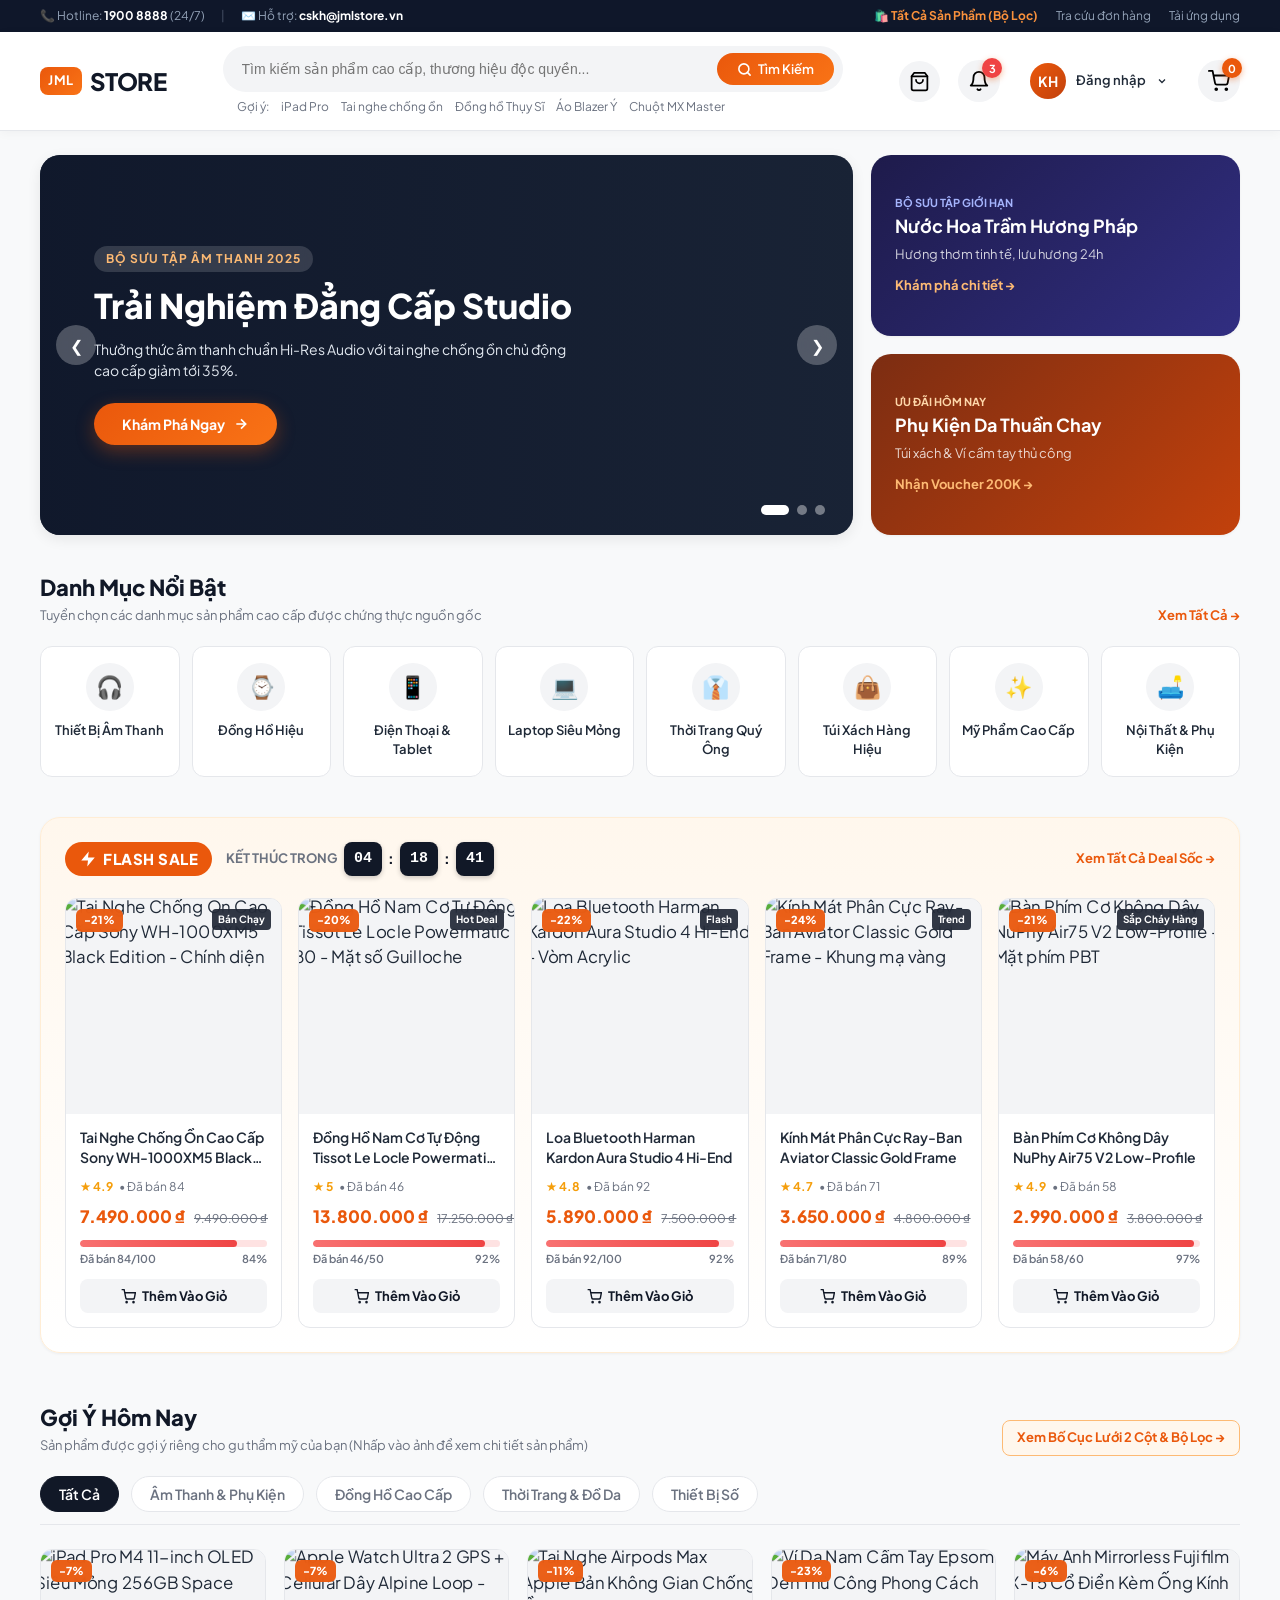
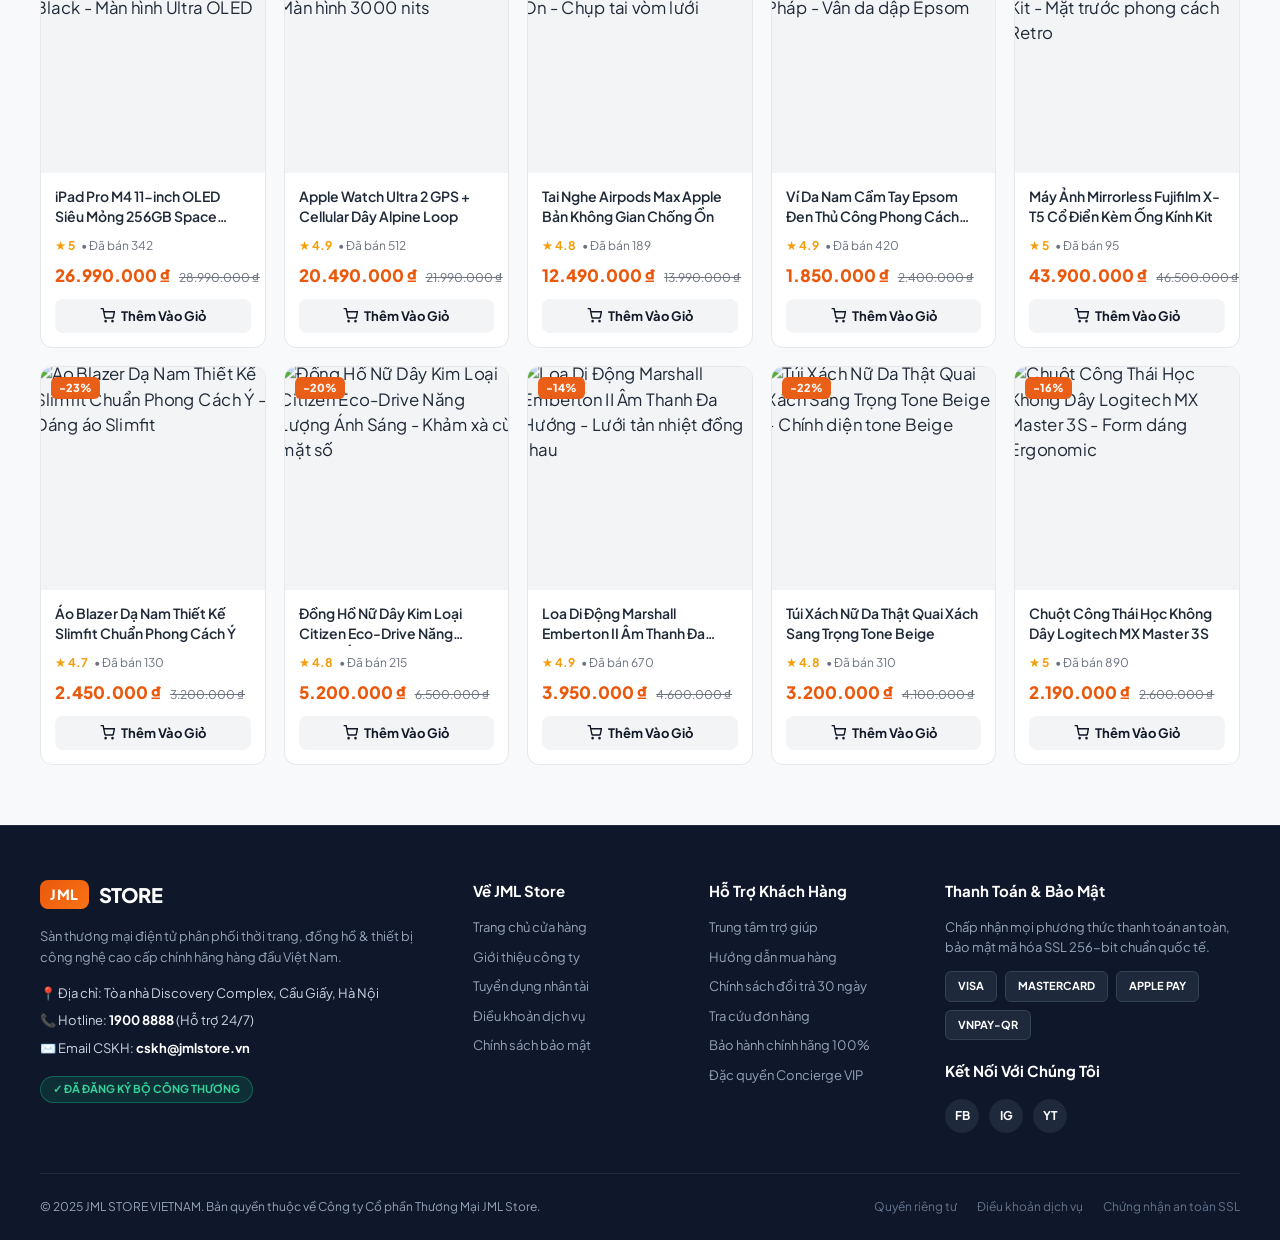
==== frontend/buyer/index.html @ 05810da1 "Merge branch 'develop' of https://github.com/nducanhh0402/JML-Store into develop" ====
<!doctype html>
<html lang="vi">
  <head>
    <meta charset="utf-8" />
    <meta content="width=device-width, initial-scale=1.0" name="viewport" />
    <title>JML Store - Sàn Thương Mại Điện Tử Cao Cấp</title>
    <link rel="icon" type="image/svg+xml" href="../admin/jml-store-icon.svg" />
    <link href="https://fonts.googleapis.com" rel="preconnect" />
    <link crossorigin="" href="https://fonts.gstatic.com" rel="preconnect" />
    <link
      href="https://fonts.googleapis.com/css2?family=Plus+Jakarta+Sans:wght@300;400;500;600;700;800&amp;display=swap"
      rel="stylesheet"
    />
    <style>
      /* ==========================================================================
       0. EMBEDDED GLOBAL STYLES (100% SELF-CONTAINED IN INDEX.HTML)
       ========================================================================== */
      html {
        scroll-behavior: smooth;
        -webkit-font-smoothing: antialiased;
      }

      body {
        overscroll-behavior-y: none;
      }

      .material-symbols-outlined {
        font-variation-settings: 'FILL' 0, 'wght' 400, 'GRAD' 0, 'opsz' 24;
      }
      /* ==========================================================================
       1. CSS RESET & GLOBAL VARIABLES
       ========================================================================== */
      :root {
        --primary: #ea580c;
        --primary-hover: #c2410c;
        --primary-light: #ffedd5;
        --secondary: #111827;
        --secondary-light: #4b5563;
        --accent: #f97316;
        --success: #10b981;
        --background: #f8f9fa;
        --surface: #ffffff;
        --surface-dim: #f3f4f6;
        --border: #e5e7eb;
        --border-focus: #fdba74;
        --text-main: #1f2937;
        --text-muted: #6b7280;
        --shadow-sm: 0 1px 3px rgba(0, 0, 0, 0.05);
        --shadow-md: 0 4px 14px rgba(0, 0, 0, 0.08);
        --shadow-lg: 0 12px 28px rgba(0, 0, 0, 0.12);
        --radius-sm: 8px;
        --radius-md: 12px;
        --radius-lg: 20px;
        --transition: all 0.3s cubic-bezier(0.4, 0, 0.2, 1);
      }

      * {
        box-sizing: border-box;
        margin: 0;
        padding: 0;
      }

      body {
        font-family:
          "Plus Jakarta Sans",
          -apple-system,
          BlinkMacSystemFont,
          sans-serif;
        background-color: var(--background);
        color: var(--text-main);
        line-height: 1.5;
        overflow-x: hidden;
        -webkit-font-smoothing: antialiased;
      }

      a {
        text-decoration: none;
        color: inherit;
      }

      button {
        font-family: inherit;
        border: none;
        background: none;
        cursor: pointer;
        outline: none;
      }

      .container {
        max-width: 1240px;
        margin: 0 auto;
        padding: 0 20px;
      }

      /* Single Page Application Section Controls */
      .spa-section {
        display: none;
      }
      .spa-section.active {
        display: block;
        animation: fadeInView 0.3s cubic-bezier(0.16, 1, 0.3, 1) forwards;
      }
      @keyframes fadeInView {
        from {
          opacity: 0;
          transform: translateY(8px);
        }
        to {
          opacity: 1;
          transform: translateY(0);
        }
      }

      /* ==========================================================================
       2. HEADER & STICKY NAVIGATION
       ========================================================================== */
      .top-bar {
        background: #0f172a;
        color: #94a3b8;
        font-size: 12px;
        padding: 7px 0;
      }
      .top-bar-inner {
        display: flex;
        justify-content: space-between;
        align-items: center;
      }
      .top-links {
        display: flex;
        gap: 18px;
      }
      .top-links a:hover {
        color: #ffffff;
      }

      .header-main {
        position: sticky;
        top: 0;
        z-index: 1000;
        background: rgba(255, 255, 255, 0.95);
        backdrop-filter: blur(12px);
        box-shadow: 0 2px 10px rgba(0, 0, 0, 0.04);
        border-bottom: 1px solid var(--border);
        transition: var(--transition);
      }

      .header-container {
        display: flex;
        align-items: center;
        justify-content: space-between;
        padding: 14px 20px;
        gap: 28px;
      }

      .logo {
        display: flex;
        align-items: center;
        gap: 8px;
        font-size: 24px;
        font-weight: 800;
        color: var(--secondary);
        letter-spacing: -0.5px;
        cursor: pointer;
      }
      .logo-badge {
        background: linear-gradient(135deg, var(--primary), var(--accent));
        color: #fff;
        padding: 4px 8px;
        border-radius: var(--radius-sm);
        font-size: 13px;
        font-weight: 700;
        letter-spacing: 0.5px;
        text-transform: uppercase;
      }

      /* Smart Search Bar */
      .search-wrapper {
        flex: 1;
        max-width: 620px;
        position: relative;
      }
      .search-box {
        display: flex;
        align-items: center;
        background: var(--surface-dim);
        border: 1.5px solid transparent;
        border-radius: 99px;
        padding: 6px 8px 6px 18px;
        transition: var(--transition);
      }
      .search-box:focus-within {
        background: #ffffff;
        border-color: var(--primary);
        box-shadow: 0 0 0 4px rgba(234, 88, 12, 0.12);
      }
      .search-input {
        flex: 1;
        border: none;
        background: transparent;
        outline: none;
        font-size: 14px;
        color: var(--text-main);
      }
      .search-btn {
        background: linear-gradient(135deg, var(--primary), var(--accent));
        color: #ffffff;
        padding: 8px 20px;
        border-radius: 99px;
        font-size: 13px;
        font-weight: 600;
        display: flex;
        align-items: center;
        gap: 6px;
        transition: var(--transition);
      }
      .search-btn:hover {
        transform: scale(1.03);
        box-shadow: 0 4px 12px rgba(234, 88, 12, 0.3);
      }
      .search-keywords {
        display: flex;
        gap: 12px;
        margin-top: 6px;
        font-size: 12px;
        color: var(--text-muted);
        padding-left: 14px;
      }
      .search-keywords a {
        transition: var(--transition);
        cursor: pointer;
      }
      .search-keywords a:hover {
        color: var(--primary);
      }

      /* Actions & Cart Icon */
      .header-actions {
        display: flex;
        align-items: center;
        gap: 18px;
      }
      .user-profile {
        display: flex;
        align-items: center;
        gap: 10px;
        cursor: pointer;
        padding: 6px 12px;
        border-radius: 99px;
        transition: var(--transition);
      }
      .user-profile:hover {
        background: var(--surface-dim);
      }
      .user-avatar {
        width: 36px;
        height: 36px;
        border-radius: 50%;
        background: linear-gradient(135deg, #ea580c, #c2410c);
        color: #ffffff;
        display: flex;
        align-items: center;
        justify-content: center;
        font-weight: 700;
        font-size: 14px;
      }

      .cart-btn {
        position: relative;
        padding: 10px;
        border-radius: 50%;
        background: var(--surface-dim);
        display: flex;
        align-items: center;
        justify-content: center;
        transition: var(--transition);
      }
      .cart-btn:hover {
        background: var(--primary-light);
        color: var(--primary);
      }
      .cart-badge {
        position: absolute;
        top: -2px;
        right: -2px;
        background: var(--primary);
        color: #ffffff;
        font-size: 11px;
        font-weight: 700;
        width: 20px;
        height: 20px;
        border-radius: 50%;
        display: flex;
        align-items: center;
        justify-content: center;
        box-shadow: 0 2px 6px rgba(234, 88, 12, 0.4);
        transition: transform 0.25s cubic-bezier(0.175, 0.885, 0.32, 1.275);
      }
      .cart-badge.bounce {
        animation: cartBounce 0.5s cubic-bezier(0.36, 0.07, 0.19, 0.97) both;
      }

      @keyframes cartBounce {
        0%,
        100% {
          transform: scale(1);
        }
        30% {
          transform: scale(1.4) translateY(-3px);
        }
        60% {
          transform: scale(0.9);
        }
        80% {
          transform: scale(1.15);
        }
      }

      /* Dropdown Modals */
      .cart-dropdown {
        position: absolute;
        top: calc(100% + 12px);
        right: 0;
        width: 360px;
        background: #ffffff;
        border-radius: var(--radius-md);
        box-shadow: var(--shadow-lg);
        border: 1px solid var(--border);
        padding: 18px;
        display: none;
        flex-direction: column;
        gap: 12px;
        z-index: 1001;
        animation: fadeInDropdown 0.25s ease forwards;
      }
      .cart-dropdown.active {
        display: flex;
      }
      @keyframes fadeInDropdown {
        from {
          opacity: 0;
          transform: translateY(-8px);
        }
        to {
          opacity: 1;
          transform: translateY(0);
        }
      }
      .cart-item {
        display: flex;
        align-items: center;
        gap: 12px;
        padding: 8px 0;
        border-bottom: 1px solid var(--border);
      }
      .cart-item img {
        width: 44px;
        height: 44px;
        border-radius: 6px;
        object-fit: cover;
      }
      .cart-item-info {
        flex: 1;
        font-size: 13px;
      }
      .cart-item-price {
        font-weight: 700;
        color: var(--primary);
      }

      /* ==========================================================================
       3. HERO BANNER & SUB-BANNERS
       ========================================================================== */
      .hero-section {
        padding: 24px 0 36px;
      }
      .hero-grid {
        display: grid;
        grid-template-columns: 2.2fr 1fr;
        gap: 18px;
        align-items: stretch;
      }

      /* Slider Container */
      .main-slider {
        position: relative;
        height: 380px;
        border-radius: var(--radius-lg);
        overflow: hidden;
        box-shadow: var(--shadow-md);
        background: #1e293b;
      }
      .slide {
        position: absolute;
        inset: 0;
        opacity: 0;
        visibility: hidden;
        transition:
          opacity 0.7s cubic-bezier(0.4, 0, 0.2, 1),
          transform 0.7s cubic-bezier(0.4, 0, 0.2, 1);
        transform: scale(1.03);
        display: flex;
        align-items: center;
        padding: 0 54px;
        color: #ffffff;
        background-size: cover;
        background-position: center;
      }
      .slide::before {
        content: "";
        position: absolute;
        inset: 0;
        background: linear-gradient(
          90deg,
          rgba(15, 23, 42, 0.92) 0%,
          rgba(15, 23, 42, 0.35) 100%
        );
        z-index: 1;
      }
      .slide.active {
        opacity: 1;
        visibility: visible;
        transform: scale(1);
      }
      .slide-content {
        position: relative;
        z-index: 2;
        max-width: 480px;
      }
      .slide-tag {
        display: inline-block;
        padding: 4px 12px;
        background: rgba(255, 255, 255, 0.15);
        backdrop-filter: blur(8px);
        border-radius: 99px;
        font-size: 12px;
        font-weight: 700;
        text-transform: uppercase;
        margin-bottom: 14px;
        letter-spacing: 1px;
        color: #fdba74;
      }
      .slide-title {
        font-size: 34px;
        font-weight: 800;
        line-height: 1.2;
        margin-bottom: 12px;
      }
      .slide-desc {
        font-size: 14px;
        color: #e2e8f0;
        margin-bottom: 22px;
        line-height: 1.5;
      }
      .btn-hero {
        background: linear-gradient(135deg, var(--primary), var(--accent));
        color: #fff;
        padding: 12px 28px;
        border-radius: 99px;
        font-weight: 700;
        font-size: 14px;
        display: inline-flex;
        align-items: center;
        gap: 8px;
        box-shadow: 0 6px 18px rgba(234, 88, 12, 0.35);
        transition: var(--transition);
      }
      .btn-hero:hover {
        transform: translateY(-2px) scale(1.02);
        box-shadow: 0 10px 24px rgba(234, 88, 12, 0.45);
      }
      .btn-hero:active {
        transform: translateY(1px) scale(0.98);
      }

      /* Slider Controls */
      .slider-nav {
        position: absolute;
        bottom: 20px;
        right: 28px;
        z-index: 5;
        display: flex;
        gap: 8px;
      }
      .slider-dot {
        width: 10px;
        height: 10px;
        border-radius: 99px;
        background: rgba(255, 255, 255, 0.4);
        transition: var(--transition);
        cursor: pointer;
      }
      .slider-dot.active {
        width: 28px;
        background: #ffffff;
      }

      .slider-arrows {
        position: absolute;
        top: 50%;
        width: 100%;
        transform: translateY(-50%);
        z-index: 5;
        display: flex;
        justify-content: space-between;
        padding: 0 16px;
        pointer-events: none;
      }
      .slider-arrow-btn {
        width: 40px;
        height: 40px;
        border-radius: 50%;
        background: rgba(255, 255, 255, 0.25);
        backdrop-filter: blur(8px);
        color: #ffffff;
        display: flex;
        align-items: center;
        justify-content: center;
        cursor: pointer;
        pointer-events: auto;
        transition: var(--transition);
        font-size: 16px;
      }
      .slider-arrow-btn:hover {
        background: #ffffff;
        color: var(--secondary);
      }

      /* Side Banners */
      .side-banners {
        display: flex;
        flex-direction: column;
        gap: 18px;
      }
      .side-banner {
        flex: 1;
        border-radius: var(--radius-lg);
        padding: 24px;
        position: relative;
        overflow: hidden;
        color: #ffffff;
        display: flex;
        flex-direction: column;
        justify-content: center;
        box-shadow: var(--shadow-sm);
        transition: var(--transition);
      }
      .side-banner:hover {
        transform: translateY(-3px);
        box-shadow: var(--shadow-md);
      }
      .side-banner-1 {
        background: linear-gradient(135deg, #1e1b4b 0%, #312e81 100%);
      }
      .side-banner-2 {
        background: linear-gradient(135deg, #7c2d12 0%, #c2410c 100%);
      }
      .side-banner-title {
        font-size: 18px;
        font-weight: 700;
        margin-bottom: 6px;
      }
      .side-banner-sub {
        font-size: 13px;
        color: rgba(255, 255, 255, 0.8);
        margin-bottom: 12px;
      }
      .side-banner-link {
        font-size: 13px;
        font-weight: 700;
        color: #fdba74;
        display: inline-flex;
        align-items: center;
        gap: 4px;
      }

      /* ==========================================================================
       4. CATEGORIES SECTION
       ========================================================================== */
      .section-title-wrap {
        display: flex;
        justify-content: space-between;
        align-items: flex-end;
        margin-bottom: 20px;
      }
      .section-title {
        font-size: 22px;
        font-weight: 800;
        color: var(--secondary);
        display: flex;
        align-items: center;
        gap: 10px;
      }
      .section-subtitle {
        font-size: 13px;
        color: var(--text-muted);
        margin-top: 2px;
      }
      .view-all-link {
        font-size: 13px;
        font-weight: 700;
        color: var(--primary);
        transition: var(--transition);
        cursor: pointer;
      }
      .view-all-link:hover {
        text-decoration: underline;
      }

      .categories-grid {
        display: grid;
        grid-template-columns: repeat(8, 1fr);
        gap: 12px;
        margin-bottom: 40px;
      }
      .category-card {
        background: var(--surface);
        border-radius: var(--radius-md);
        padding: 16px 10px;
        display: flex;
        flex-direction: column;
        align-items: center;
        text-align: center;
        border: 1px solid var(--border);
        transition: var(--transition);
        cursor: pointer;
      }
      .category-card:hover {
        transform: translateY(-6px);
        box-shadow: var(--shadow-md);
        border-color: var(--border-focus);
      }
      .category-icon {
        width: 48px;
        height: 48px;
        border-radius: 50%;
        background: var(--surface-dim);
        display: flex;
        align-items: center;
        justify-content: center;
        font-size: 22px;
        margin-bottom: 10px;
        transition: var(--transition);
      }
      .category-card:hover .category-icon {
        background: var(--primary-light);
        transform: scale(1.1);
      }
      .category-name {
        font-size: 13px;
        font-weight: 600;
        color: var(--text-main);
      }

      /* ==========================================================================
       5. FLASH SALE SECTION
       ========================================================================== */
      .flash-sale-wrapper {
        background: linear-gradient(180deg, #fff7ed 0%, #ffffff 100%);
        border: 1.5px solid #ffedd5;
        border-radius: var(--radius-lg);
        padding: 24px;
        margin-bottom: 48px;
        box-shadow: var(--shadow-sm);
      }
      .flash-sale-header {
        display: flex;
        justify-content: space-between;
        align-items: center;
        margin-bottom: 22px;
        flex-wrap: wrap;
        gap: 14px;
      }
      .flash-title-box {
        display: flex;
        align-items: center;
        gap: 14px;
      }
      .flash-badge {
        display: inline-flex;
        align-items: center;
        gap: 6px;
        background: var(--primary);
        color: #ffffff;
        padding: 6px 14px;
        border-radius: 99px;
        font-size: 15px;
        font-weight: 800;
        letter-spacing: 0.5px;
        animation: pulseGlow 2s infinite ease-in-out;
      }
      @keyframes pulseGlow {
        0%,
        100% {
          box-shadow: 0 0 0 0 rgba(234, 88, 12, 0.4);
        }
        50% {
          box-shadow: 0 0 0 8px rgba(234, 88, 12, 0);
        }
      }

      /* Countdown Timer */
      .countdown-timer {
        display: flex;
        align-items: center;
        gap: 6px;
        font-weight: 700;
        font-size: 14px;
      }
      .countdown-box {
        background: #111827;
        color: #ffffff;
        padding: 6px 10px;
        border-radius: var(--radius-sm);
        min-width: 34px;
        text-align: center;
        font-size: 15px;
        font-family: monospace;
        font-weight: 700;
        box-shadow: 0 2px 5px rgba(0, 0, 0, 0.2);
      }
      .countdown-sep {
        font-weight: 800;
        color: #111827;
      }

      .flash-products-grid {
        display: grid;
        grid-template-columns: repeat(5, 1fr);
        gap: 16px;
      }

      /* ==========================================================================
       6. PRODUCT CARDS & INTERACTIONS (HOVER MULTI-IMAGE CAROUSEL)
       ========================================================================== */
      .product-card {
        background: var(--surface);
        border-radius: var(--radius-md);
        border: 1px solid var(--border);
        overflow: hidden;
        display: flex;
        flex-direction: column;
        transition: var(--transition);
        position: relative;
        cursor: pointer;
      }
      .product-card:hover {
        transform: translateY(-6px);
        box-shadow: var(--shadow-lg);
        border-color: #fdba74;
      }

      .product-img-wrapper {
        position: relative;
        aspect-ratio: 1/1;
        overflow: hidden;
        background: #f3f4f6;
        cursor: pointer;
      }

      /* Image layer container inside wrapper */
      .product-carousel-track {
        position: absolute;
        inset: 0;
        width: 100%;
        height: 100%;
      }

      .product-slide-img {
        position: absolute;
        inset: 0;
        width: 100%;
        height: 100%;
        object-fit: cover;
        opacity: 0;
        visibility: hidden;
        transform: scale(1.02);
        transition:
          opacity 0.45s cubic-bezier(0.4, 0, 0.2, 1),
          transform 0.6s cubic-bezier(0.4, 0, 0.2, 1);
        pointer-events: none;
      }
      .product-slide-img.active {
        opacity: 1;
        visibility: visible;
        transform: scale(1.05);
      }

      /* Mini Pagination Dots & Indicators */
      .product-mini-indicators {
        position: absolute;
        bottom: 8px;
        left: 0;
        right: 0;
        z-index: 5;
        display: flex;
        justify-content: center;
        align-items: center;
        gap: 4px;
        padding: 0 10px;
        opacity: 0;
        transform: translateY(4px);
        transition:
          opacity 0.3s ease,
          transform 0.3s ease;
      }
      .product-img-wrapper:hover .product-mini-indicators,
      .product-card:hover .product-mini-indicators {
        opacity: 1;
        transform: translateY(0);
      }

      .product-mini-dot {
        width: 6px;
        height: 6px;
        border-radius: 99px;
        background: rgba(255, 255, 255, 0.65);
        backdrop-filter: blur(2px);
        box-shadow: 0 1px 3px rgba(0, 0, 0, 0.3);
        transition: all 0.3s cubic-bezier(0.4, 0, 0.2, 1);
        cursor: pointer;
      }
      .product-mini-dot.active {
        width: 16px;
        background: #ffffff;
        box-shadow: 0 1px 4px rgba(234, 88, 12, 0.6);
      }

      /* Angle label badge on hover */
      .product-angle-badge {
        position: absolute;
        bottom: 8px;
        right: 8px;
        background: rgba(17, 24, 39, 0.75);
        backdrop-filter: blur(4px);
        color: #ffffff;
        font-size: 9px;
        font-weight: 700;
        padding: 2px 6px;
        border-radius: 4px;
        letter-spacing: 0.3px;
        z-index: 4;
        opacity: 0;
        transform: translateY(4px);
        transition:
          opacity 0.25s ease,
          transform 0.25s ease;
        pointer-events: none;
      }
      .product-img-wrapper:hover .product-angle-badge {
        opacity: 0.9;
        transform: translateY(0);
      }

      .discount-tag {
        position: absolute;
        top: 10px;
        left: 10px;
        background: rgba(234, 88, 12, 0.95);
        backdrop-filter: blur(4px);
        color: #ffffff;
        font-size: 11px;
        font-weight: 800;
        padding: 3px 8px;
        border-radius: 6px;
        z-index: 6;
      }
      .exclusive-tag {
        position: absolute;
        top: 10px;
        right: 10px;
        background: rgba(17, 24, 39, 0.85);
        backdrop-filter: blur(4px);
        color: #ffffff;
        font-size: 10px;
        font-weight: 700;
        padding: 3px 6px;
        border-radius: 4px;
        z-index: 6;
      }

      .product-body {
        padding: 14px;
        display: flex;
        flex-direction: column;
        flex: 1;
      }
      .product-title {
        font-size: 14px;
        font-weight: 600;
        color: var(--text-main);
        display: -webkit-box;
        -webkit-line-clamp: 2;
        line-clamp: 2;
        -webkit-box-orient: vertical;
        overflow: hidden;
        min-height: 42px;
        margin-bottom: 8px;
        line-height: 1.4;
        transition: color 0.2s;
      }
      .product-card:hover .product-title {
        color: var(--primary);
      }

      .product-meta {
        display: flex;
        align-items: center;
        gap: 6px;
        font-size: 12px;
        color: var(--text-muted);
        margin-bottom: 8px;
      }
      .rating-stars {
        color: #f59e0b;
        font-weight: 700;
        display: flex;
        align-items: center;
        gap: 2px;
      }

      .price-row {
        display: flex;
        align-items: baseline;
        gap: 8px;
        margin-bottom: 10px;
      }
      .current-price {
        font-size: 17px;
        font-weight: 800;
        color: var(--primary);
      }
      .original-price {
        font-size: 12px;
        color: var(--text-muted);
        text-decoration: line-through;
      }

      /* Flash Sale Progress Bar */
      .progress-box {
        margin-top: auto;
        margin-bottom: 12px;
      }
      .progress-bar-bg {
        width: 100%;
        height: 7px;
        background: #fee2e2;
        border-radius: 99px;
        overflow: hidden;
      }
      .progress-bar-fill {
        height: 100%;
        background: linear-gradient(90deg, #f87171, #ef4444);
        border-radius: 99px;
        transition: width 1s ease-in-out;
      }
      .progress-text {
        font-size: 11px;
        color: var(--text-muted);
        font-weight: 600;
        margin-top: 4px;
        display: flex;
        justify-content: space-between;
      }

      /* Add to Cart Button */
      .btn-add-cart {
        width: 100%;
        padding: 9px 12px;
        border-radius: var(--radius-sm);
        background: var(--surface-dim);
        color: var(--secondary);
        font-size: 13px;
        font-weight: 700;
        display: flex;
        align-items: center;
        justify-content: center;
        gap: 6px;
        transition: var(--transition);
      }
      .btn-add-cart:hover {
        background: var(--primary);
        color: #ffffff;
        box-shadow: 0 4px 12px rgba(234, 88, 12, 0.25);
      }
      .btn-add-cart:active {
        transform: scale(0.96);
      }

      /* ==========================================================================
       7. PRODUCT GRID (GỢI Ý HÔM NAY)
       ========================================================================== */
      .recommend-section {
        margin-bottom: 60px;
      }
      .recommend-tabs {
        display: flex;
        gap: 12px;
        margin-bottom: 24px;
        border-bottom: 1px solid var(--border);
        padding-bottom: 12px;
        overflow-x: auto;
      }
      .tab-btn {
        padding: 8px 18px;
        border-radius: 99px;
        font-size: 14px;
        font-weight: 600;
        color: var(--text-muted);
        background: var(--surface);
        border: 1px solid var(--border);
        transition: var(--transition);
        white-space: nowrap;
      }
      .tab-btn.active,
      .tab-btn:hover {
        background: var(--secondary);
        color: #ffffff;
        border-color: var(--secondary);
      }

      .recommend-grid {
        display: grid;
        grid-template-columns: repeat(5, 1fr);
        gap: 18px;
      }

      /* ==========================================================================
       8. CHI TIẾT SẢN PHẨM (PRODUCT DETAIL VIEW)
       ========================================================================== */
      .product-detail-wrapper {
        padding: 16px 0 60px;
      }

      /* Breadcrumb Bar */
      .detail-breadcrumb-bar {
        display: flex;
        align-items: center;
        justify-content: space-between;
        padding: 12px 0 22px;
        border-bottom: 1px solid var(--border);
        margin-bottom: 28px;
        flex-wrap: wrap;
        gap: 12px;
      }
      .btn-back-home {
        display: inline-flex;
        align-items: center;
        gap: 8px;
        font-weight: 700;
        font-size: 14px;
        color: var(--secondary);
        background: var(--surface);
        border: 1.5px solid var(--border);
        padding: 8px 16px;
        border-radius: 99px;
        transition: var(--transition);
      }
      .btn-back-home:hover {
        background: var(--primary);
        color: #ffffff;
        border-color: var(--primary);
        transform: translateX(-4px);
      }
      .breadcrumb-trail {
        display: flex;
        align-items: center;
        gap: 8px;
        font-size: 13px;
        color: var(--text-muted);
      }
      .breadcrumb-trail a:hover {
        color: var(--primary);
        text-decoration: underline;
      }
      .breadcrumb-current {
        font-weight: 600;
        color: var(--text-main);
        max-width: 380px;
        white-space: nowrap;
        overflow: hidden;
        text-overflow: ellipsis;
      }

      /* Showcase Grid (2 Columns) */
      .product-showcase-grid {
        display: grid;
        grid-template-columns: 1.15fr 1.35fr;
        gap: 40px;
        align-items: start;
        margin-bottom: 48px;
      }

      /* Gallery Column */
      .showcase-gallery {
        position: sticky;
        top: 90px;
      }
      .main-image-viewport {
        position: relative;
        aspect-ratio: 1/1;
        background: #ffffff;
        border-radius: var(--radius-lg);
        overflow: hidden;
        border: 1px solid var(--border);
        box-shadow: var(--shadow-sm);
        display: flex;
        align-items: center;
        justify-content: center;
      }
      .main-image-viewport img {
        width: 100%;
        height: 100%;
        object-fit: cover;
        transition: transform 0.4s ease;
      }
      .main-image-viewport:hover img {
        transform: scale(1.04);
      }
      .detail-discount-tag {
        position: absolute;
        top: 14px;
        left: 14px;
        background: var(--primary);
        color: #ffffff;
        font-size: 13px;
        font-weight: 800;
        padding: 4px 10px;
        border-radius: var(--radius-sm);
        z-index: 5;
        box-shadow: 0 2px 8px rgba(234, 88, 12, 0.4);
      }
      .detail-exclusive-tag {
        position: absolute;
        top: 14px;
        right: 14px;
        background: #111827;
        color: #ffffff;
        font-size: 11px;
        font-weight: 700;
        padding: 4px 10px;
        border-radius: var(--radius-sm);
        z-index: 5;
      }
      .detail-angle-indicator {
        position: absolute;
        bottom: 14px;
        right: 14px;
        background: rgba(17, 24, 39, 0.85);
        color: #ffffff;
        font-size: 11px;
        font-weight: 700;
        padding: 4px 10px;
        border-radius: 99px;
        backdrop-filter: blur(4px);
        z-index: 5;
      }

      /* Thumbnails Strip */
      .gallery-thumbs-row {
        display: grid;
        grid-template-columns: repeat(4, 1fr);
        gap: 12px;
        margin-top: 16px;
      }
      .gallery-thumb-item {
        background: #ffffff;
        border: 2px solid var(--border);
        border-radius: var(--radius-md);
        padding: 4px;
        cursor: pointer;
        display: flex;
        flex-direction: column;
        align-items: center;
        gap: 4px;
        transition: var(--transition);
      }
      .gallery-thumb-item:hover {
        border-color: var(--border-focus);
      }
      .gallery-thumb-item.active {
        border-color: var(--primary);
        box-shadow: 0 0 0 3px rgba(234, 88, 12, 0.15);
      }
      .gallery-thumb-item img {
        width: 100%;
        aspect-ratio: 1/1;
        object-fit: cover;
        border-radius: 6px;
      }
      .gallery-thumb-item span {
        font-size: 10px;
        font-weight: 700;
        color: var(--text-muted);
        text-align: center;
        white-space: nowrap;
        overflow: hidden;
        text-overflow: ellipsis;
        width: 100%;
      }

      /* Trust Badges Grid */
      .trust-features-grid {
        display: grid;
        grid-template-columns: 1fr 1fr;
        gap: 12px;
        margin-top: 24px;
        background: #ffffff;
        border: 1px solid var(--border);
        border-radius: var(--radius-md);
        padding: 16px;
      }
      .trust-item {
        display: flex;
        align-items: center;
        gap: 10px;
      }
      .trust-icon {
        font-size: 22px;
        line-height: 1;
      }
      .trust-item strong {
        display: block;
        font-size: 12px;
        color: var(--secondary);
      }
      .trust-item span {
        display: block;
        font-size: 11px;
        color: var(--text-muted);
      }

      /* Purchasing Info Column */
      .showcase-info {
        display: flex;
        flex-direction: column;
        gap: 18px;
      }
      .detail-mall-badge {
        display: flex;
        align-items: center;
        gap: 10px;
      }
      .mall-pill {
        background: #ef4444;
        color: #ffffff;
        font-size: 11px;
        font-weight: 800;
        padding: 3px 8px;
        border-radius: 4px;
        letter-spacing: 0.5px;
      }
      .sku-pill {
        font-size: 12px;
        color: var(--text-muted);
        font-family: monospace;
      }
      .detail-product-title {
        font-size: 26px;
        font-weight: 800;
        color: var(--secondary);
        line-height: 1.3;
      }

      .detail-meta-row {
        display: flex;
        align-items: center;
        gap: 12px;
        font-size: 13px;
        color: var(--text-muted);
      }
      .meta-rating {
        display: flex;
        align-items: center;
        gap: 4px;
        color: #f59e0b;
        font-weight: 800;
      }
      .meta-rating .stars {
        font-size: 15px;
      }
      .meta-reviews,
      .meta-sold {
        color: var(--text-main);
        font-weight: 600;
      }

      /* Price Box */
      .detail-price-box {
        background: linear-gradient(135deg, #fff7ed 0%, #ffedd5 100%);
        border: 1.5px solid #fed7aa;
        border-radius: var(--radius-md);
        padding: 20px 24px;
      }
      .price-header {
        display: flex;
        align-items: center;
        justify-content: space-between;
        margin-bottom: 8px;
      }
      .price-label {
        font-size: 12px;
        font-weight: 700;
        text-transform: uppercase;
        color: var(--primary);
        letter-spacing: 0.5px;
      }
      .deal-pill {
        background: #ea580c;
        color: #ffffff;
        font-size: 10px;
        font-weight: 800;
        padding: 3px 8px;
        border-radius: 99px;
      }
      .price-numbers {
        display: flex;
        align-items: baseline;
        gap: 14px;
        flex-wrap: wrap;
      }
      .detail-current-price {
        font-size: 32px;
        font-weight: 800;
        color: var(--primary);
      }
      .detail-original-price {
        font-size: 16px;
        color: var(--text-muted);
        text-decoration: line-through;
      }
      .detail-save-badge {
        font-size: 12px;
        font-weight: 700;
        color: #15803d;
        background: #dcfce7;
        padding: 3px 8px;
        border-radius: 6px;
      }
      .price-voucher-notice {
        margin-top: 12px;
        padding-top: 10px;
        border-top: 1px dashed #fdba74;
        font-size: 12px;
        color: #9a3412;
        font-weight: 600;
      }

      /* Variants */
      .variant-section {
        display: flex;
        flex-direction: column;
        gap: 8px;
      }
      .variant-title {
        display: flex;
        justify-content: space-between;
        font-size: 13px;
        color: var(--text-main);
      }
      .variant-title strong {
        color: var(--primary);
      }
      .variant-options {
        display: flex;
        gap: 10px;
        flex-wrap: wrap;
      }
      .variant-btn {
        display: inline-flex;
        align-items: center;
        gap: 6px;
        background: #ffffff;
        border: 1.5px solid var(--border);
        border-radius: var(--radius-sm);
        padding: 8px 16px;
        font-size: 13px;
        font-weight: 600;
        color: var(--text-main);
        cursor: pointer;
        transition: var(--transition);
      }
      .variant-btn:hover {
        border-color: var(--border-focus);
      }
      .variant-btn.active {
        border-color: var(--primary);
        background: var(--primary-light);
        color: var(--primary);
        box-shadow: 0 0 0 2px rgba(234, 88, 12, 0.15);
      }
      .color-dot {
        width: 12px;
        height: 12px;
        border-radius: 50%;
        border: 1px solid rgba(0, 0, 0, 0.1);
      }

      /* Quantity Picker */
      .quantity-section {
        display: flex;
        align-items: center;
        gap: 16px;
        padding: 6px 0;
      }
      .qty-label {
        font-size: 13px;
        font-weight: 600;
        color: var(--text-main);
      }
      .qty-picker {
        display: inline-flex;
        align-items: center;
        border: 1.5px solid var(--border);
        border-radius: var(--radius-sm);
        background: #ffffff;
        overflow: hidden;
      }
      .qty-picker button {
        width: 36px;
        height: 36px;
        font-size: 18px;
        font-weight: 700;
        color: var(--secondary);
        display: flex;
        align-items: center;
        justify-content: center;
        transition: background 0.2s;
      }
      .qty-picker button:hover {
        background: var(--surface-dim);
      }
      .qty-picker input {
        width: 44px;
        height: 36px;
        border: none;
        outline: none;
        text-align: center;
        font-weight: 700;
        font-size: 14px;
        color: var(--text-main);
        background: transparent;
      }
      .stock-remain {
        font-size: 12px;
        color: var(--text-muted);
      }

      /* Actions Buttons */
      .detail-actions-row {
        display: flex;
        gap: 14px;
        margin-top: 8px;
      }
      .btn-detail-add-cart {
        flex: 1;
        display: flex;
        align-items: center;
        justify-content: center;
        gap: 10px;
        padding: 14px 20px;
        border-radius: var(--radius-md);
        border: 2px solid var(--primary);
        background: #ffffff;
        color: var(--primary);
        font-size: 15px;
        font-weight: 800;
        cursor: pointer;
        transition: var(--transition);
      }
      .btn-detail-add-cart:hover {
        background: var(--primary-light);
        transform: translateY(-2px);
      }
      .btn-detail-buy-now {
        flex: 1.25;
        display: flex;
        align-items: center;
        justify-content: center;
        gap: 10px;
        padding: 14px 24px;
        border-radius: var(--radius-md);
        background: linear-gradient(135deg, var(--primary), var(--accent));
        color: #ffffff;
        font-size: 15px;
        font-weight: 800;
        cursor: pointer;
        box-shadow: 0 6px 20px rgba(234, 88, 12, 0.35);
        transition: var(--transition);
      }
      .btn-detail-buy-now:hover {
        transform: translateY(-2px);
        box-shadow: 0 10px 24px rgba(234, 88, 12, 0.45);
      }

      /* Shipping Card */
      .shipping-info-card {
        background: var(--surface);
        border: 1px solid var(--border);
        border-radius: var(--radius-md);
        padding: 14px 18px;
        font-size: 12px;
        display: flex;
        flex-direction: column;
        gap: 8px;
      }
      .shipping-row {
        display: flex;
        align-items: center;
        gap: 8px;
        flex-wrap: wrap;
      }
      .shipping-row strong {
        color: var(--secondary);
      }

      /* Product Detail Tabs Section */
      .detail-tabs-section {
        background: #ffffff;
        border-radius: var(--radius-lg);
        border: 1px solid var(--border);
        padding: 32px;
        margin-bottom: 48px;
        box-shadow: var(--shadow-sm);
      }
      .detail-tab-nav {
        display: flex;
        gap: 28px;
        border-bottom: 2px solid var(--border);
        margin-bottom: 24px;
        overflow-x: auto;
      }
      .detail-tab-btn {
        padding: 12px 6px;
        font-size: 15px;
        font-weight: 700;
        color: var(--text-muted);
        border-bottom: 3px solid transparent;
        margin-bottom: -2px;
        cursor: pointer;
        transition: var(--transition);
        white-space: nowrap;
      }
      .detail-tab-btn:hover {
        color: var(--primary);
      }
      .detail-tab-btn.active {
        color: var(--primary);
        border-bottom-color: var(--primary);
      }
      .detail-tab-pane {
        display: none;
        animation: fadeInTab 0.25s ease forwards;
        font-size: 14px;
        line-height: 1.7;
        color: var(--text-main);
      }
      .detail-tab-pane.active {
        display: block;
      }
      @keyframes fadeInTab {
        from {
          opacity: 0;
          transform: translateY(4px);
        }
        to {
          opacity: 1;
          transform: translateY(0);
        }
      }

      /* Spec Table */
      .spec-table {
        width: 100%;
        border-collapse: collapse;
      }
      .spec-table tr:nth-child(even) {
        background: #f8fafc;
      }
      .spec-table td {
        padding: 12px 18px;
        border-bottom: 1px solid var(--border);
        font-size: 13px;
      }
      .spec-table td.spec-key {
        width: 28%;
        font-weight: 700;
        color: var(--secondary);
      }

      /* Reviews List */
      .review-card {
        padding: 18px 0;
        border-bottom: 1px solid var(--border);
      }
      .review-header {
        display: flex;
        justify-content: space-between;
        align-items: center;
        margin-bottom: 6px;
      }
      .reviewer-name {
        font-weight: 700;
        font-size: 14px;
      }
      .review-date {
        font-size: 12px;
        color: var(--text-muted);
      }
      .review-stars {
        color: #f59e0b;
        font-size: 13px;
        margin-bottom: 6px;
      }
      .verified-badge {
        font-size: 11px;
        color: #10b981;
        font-weight: 700;
        margin-left: 6px;
      }

      /* ==========================================================================
       9. TOAST NOTIFICATION SYSTEM
       ========================================================================== */
      .toast-container {
        position: fixed;
        bottom: 24px;
        right: 24px;
        z-index: 9999;
        display: flex;
        flex-direction: column-reverse;
        gap: 10px;
        pointer-events: none;
      }
      .toast {
        pointer-events: auto;
        cursor: pointer;
        background: #ffffff;
        border-left: 4px solid var(--success);
        border-radius: var(--radius-sm);
        box-shadow: var(--shadow-lg);
        padding: 12px 18px;
        display: flex;
        align-items: center;
        gap: 12px;
        min-width: 300px;
        max-width: 380px;
        transform: translateX(120%);
        opacity: 0;
        transition:
          transform 0.35s cubic-bezier(0.16, 1, 0.3, 1),
          opacity 0.35s ease;
      }
      .toast.show {
        transform: translateX(0);
        opacity: 1;
      }
      .toast.hide {
        transform: translateX(120%);
        opacity: 0;
      }
      .toast-icon {
        width: 28px;
        height: 28px;
        border-radius: 50%;
        background: #d1fae5;
        color: var(--success);
        display: flex;
        align-items: center;
        justify-content: center;
        font-weight: 800;
        flex-shrink: 0;
      }
      .toast-content {
        flex: 1;
      }
      .toast-title {
        font-size: 13px;
        font-weight: 700;
        color: var(--secondary);
      }
      .toast-msg {
        font-size: 12px;
        color: var(--text-muted);
      }

      /* ==========================================================================
       10. FOOTER
       ========================================================================== */
      footer {
        background: #0f172a;
        color: #94a3b8;
        padding: 54px 0 24px;
        border-top: 1px solid #1e293b;
        font-size: 13px;
      }
      .footer-grid {
        display: grid;
        grid-template-columns: 2fr 1fr 1fr 1.5fr;
        gap: 40px;
        margin-bottom: 40px;
      }
      .footer-col h4 {
        color: #ffffff;
        font-size: 15px;
        font-weight: 700;
        margin-bottom: 16px;
      }
      .footer-links {
        display: flex;
        flex-direction: column;
        gap: 10px;
      }
      .footer-links a:hover {
        color: #fdba74;
      }
      .footer-bottom {
        border-top: 1px solid #1e293b;
        padding-top: 24px;
        display: flex;
        justify-content: space-between;
        align-items: center;
        font-size: 12px;
        flex-wrap: wrap;
        gap: 12px;
      }

      /* Responsive Queries */
      @media (max-width: 1024px) {
        .hero-grid {
          grid-template-columns: 1fr;
        }
        .side-banners {
          flex-direction: row;
        }
        .categories-grid {
          grid-template-columns: repeat(4, 1fr);
        }
        .flash-products-grid,
        .recommend-grid {
          grid-template-columns: repeat(3, 1fr);
        }
        .footer-grid {
          grid-template-columns: 1fr 1fr;
        }
        .product-showcase-grid {
          grid-template-columns: 1fr;
          gap: 28px;
        }
        .showcase-gallery {
          position: static;
        }
      }
      @media (max-width: 768px) {
        .top-links {
          display: none;
        }
        .header-container {
          flex-wrap: wrap;
          gap: 12px;
        }
        .search-wrapper {
          order: 3;
          max-width: 100%;
          width: 100%;
        }
        .categories-grid {
          grid-template-columns: repeat(2, 1fr);
        }
        .flash-products-grid,
        .recommend-grid {
          grid-template-columns: repeat(2, 1fr);
        }
        .footer-grid {
          grid-template-columns: 1fr;
        }
        .cart-dropdown {
          width: calc(100vw - 32px);
          right: -50px;
        }
        .detail-actions-row {
          flex-direction: column;
        }
      }
    </style>
  </head>
  <body>
    <!-- Top Utilities Bar -->
    <div class="top-bar">
      <div class="container top-bar-inner">
        <div style="display: flex; align-items: center; gap: 16px;">
          <span>📞 Hotline: <strong style="color: #fff;">1900 8888</strong> (24/7)</span>
          <span style="opacity: 0.4;">|</span>
          <span>✉️ Hỗ trợ: <strong style="color: #fff;">cskh@jmlstore.vn</strong></span>
        </div>
        <div class="top-links">
          <a href="products.html" style="color: #fb923c; font-weight: 700;">🛍️ Tất Cả Sản Phẩm (Bộ Lọc)</a>
          <a href="#" onclick="showToast('Thông báo', 'Hệ thống tra cứu đơn hàng trực tuyến đang hoạt động'); return false;">Tra cứu đơn hàng</a>
          <a href="#" onclick="showToast('Thông báo', 'Tải ứng dụng JML Store trên iOS / Android'); return false;">Tải ứng dụng</a>
        </div>
      </div>
    </div>

    <!-- Sticky Header -->
    <header class="header-main">
      <div class="container header-container">
        <!-- Logo -->
        <a class="logo" href="#" onclick="showHomeView(); return false;" title="Về Trang Chủ JML Store">
          <span class="logo-badge">JML</span>
          <span style="letter-spacing: -0.5px; font-weight: 800;">STORE</span>
        </a>

        <!-- Smart Search -->
        <div class="search-wrapper">
          <form
            class="search-box"
            id="searchForm"
            onsubmit="
              event.preventDefault();
              handleSearch();
            "
          >
            <input
              class="search-input"
              id="searchInput"
              placeholder="Tìm kiếm sản phẩm cao cấp, thương hiệu độc quyền..."
              type="text"
            />
            <button class="search-btn" type="submit">
              <svg
                fill="none"
                height="15"
                stroke="currentColor"
                stroke-linecap="round"
                stroke-linejoin="round"
                stroke-width="2.5"
                viewBox="0 0 24 24"
                width="15"
              >
                <circle cx="11" cy="11" r="8"></circle>
                <line x1="21" x2="16.65" y1="21" y2="16.65"></line>
              </svg>
              Tìm Kiếm
            </button>
          </form>
          <div class="search-keywords">
            <span>Gợi ý:</span>
            <a onclick="applyQuickSearch('iPad'); return false;">iPad Pro</a>
            <a onclick="applyQuickSearch('Tai Nghe'); return false;">Tai nghe chống ồn</a>
            <a onclick="applyQuickSearch('Đồng Hồ'); return false;">Đồng hồ Thụy Sĩ</a>
            <a onclick="applyQuickSearch('Áo Blazer'); return false;">Áo Blazer Ý</a>
            <a onclick="applyQuickSearch('Logitech'); return false;">Chuột MX Master</a>
          </div>
        </div>

        <!-- Actions -->
        <div class="header-actions">
          <!-- Notification Button -->
          <div style="position: relative">
            <button
              aria-label="Đơn hàng của tôi"
              class="cart-btn"
              onclick="openUserOrdersModal()"
              title="Xem Lịch sử Đơn hàng đã đặt"
            >
              <svg
                fill="none"
                height="21"
                stroke="currentColor"
                stroke-linecap="round"
                stroke-linejoin="round"
                stroke-width="2"
                viewBox="0 0 24 24"
                width="21"
              >
                <path d="M6 2L3 6v14a2 2 0 0 0 2 2h14a2 2 0 0 0 2-2V6l-3-4z"></path>
                <line x1="3" y1="6" x2="21" y2="6"></line>
                <path d="M16 10a4 4 0 0 1-8 0"></path>
              </svg>
            </button>
          </div>

          <!-- Notification Button -->
          <div style="position: relative">
            <button
              aria-label="Thông báo"
              class="cart-btn"
              id="notifToggleBtn"
            >
              <svg
                fill="none"
                height="22"
                stroke="currentColor"
                stroke-linecap="round"
                stroke-linejoin="round"
                stroke-width="2"
                viewBox="0 0 24 24"
                width="22"
              >
                <path d="M18 8A6 6 0 0 0 6 8c0 7-3 9-3 9h18s-3-2-3-9"></path>
                <path d="M13.73 21a2 2 0 0 1-3.46 0"></path>
              </svg>
              <div class="cart-badge" style="background: #ef4444">3</div>
            </button>
            <div
              class="cart-dropdown"
              id="notifDropdown"
              style="width: 320px"
            >
              <div
                style="
                  font-weight: 700;
                  font-size: 14px;
                  border-bottom: 1px solid var(--border);
                  padding-bottom: 8px;
                  display: flex;
                  justify-content: space-between;
                  align-items: center;
                "
              >
                <span>Thông Báo Mới</span>
                <span
                  style="
                    font-size: 11px;
                    color: var(--primary);
                    font-weight: 600;
                    cursor: pointer;
                  "
                  onclick="showToast('Thông báo', 'Đã đánh dấu tất cả thông báo là đã đọc');"
                  >Đã đọc tất cả</span
                >
              </div>
              <div
                style="
                  max-height: 260px;
                  overflow-y: auto;
                  display: flex;
                  flex-direction: column;
                  gap: 10px;
                "
              >
                <div
                  style="
                    padding: 8px;
                    border-radius: 8px;
                    background: var(--surface-dim);
                    font-size: 12px;
                  "
                >
                  <div
                    style="
                      font-weight: 700;
                      color: var(--secondary);
                      margin-bottom: 2px;
                    "
                  >
                    🔥 Flash Sale đã bắt đầu!
                  </div>
                  <div style="color: var(--text-muted)">
                    Giảm đến 35% cho các dòng thiết bị âm thanh cao cấp.
                  </div>
                </div>
                <div
                  style="
                    padding: 8px;
                    border-radius: 8px;
                    background: var(--surface-dim);
                    font-size: 12px;
                  "
                >
                  <div
                    style="
                      font-weight: 700;
                      color: var(--secondary);
                      margin-bottom: 2px;
                    "
                  >
                    🎁 Voucher 200.000₫ sẵn sàng
                  </div>
                  <div style="color: var(--text-muted)">
                    Áp dụng ngay cho đơn hàng phụ kiện đồ da thủ công.
                  </div>
                </div>
                <div
                  style="
                    padding: 8px;
                    border-radius: 8px;
                    background: var(--surface-dim);
                    font-size: 12px;
                  "
                >
                  <div
                    style="
                      font-weight: 700;
                      color: var(--secondary);
                      margin-bottom: 2px;
                    "
                  >
                    📦 Đơn hàng #LX8921 đang giao
                  </div>
                  <div style="color: var(--text-muted)">
                    Kiện hàng đang được nhân viên giao trong ngày hôm nay.
                  </div>
                </div>
              </div>
            </div>
          </div>

          <!-- User Profile Dropdown -->
          <div style="position: relative">
            <div
              class="user-profile"
              id="userProfileBtn"
            >
              <div class="user-avatar" id="headerUserAvatar">KH</div>
              <span id="headerUserName" style="font-size: 13px; font-weight: 600">Khách hàng</span>
              <svg
                width="12"
                height="12"
                viewBox="0 0 24 24"
                fill="none"
                stroke="currentColor"
                stroke-width="2.5"
              >
                <path d="M6 9l6 6 6-6"></path>
              </svg>
            </div>
            <div
              class="cart-dropdown"
              id="userDropdown"
              style="
                width: 250px;
                padding: 8px 0;
                gap: 0;
              "
            >
              <div
                style="
                  padding: 10px 16px;
                  border-bottom: 1px solid var(--border);
                  font-size: 12px;
                  color: var(--text-muted);
                "
              >
                Tài khoản đang dùng:
                <strong
                  id="dropdownUserFullName"
                  style="
                    color: var(--secondary);
                    display: block;
                    font-size: 13px;
                  "
                  >Khách vãng lai (Chưa đăng nhập)</strong
                >
              </div>
              <a
                href="#"
                onclick="openCustomerAuthModal('login'); return false;"
                style="
                  display: flex;
                  align-items: center;
                  gap: 10px;
                  padding: 10px 16px;
                  font-size: 13px;
                  font-weight: 600;
                  color: var(--text-main);
                  transition: background 0.2s;
                "
                onmouseover="this.style.background = 'var(--surface-dim)'"
                onmouseout="this.style.background = 'transparent'"
              >
                <svg width="16" height="16" viewBox="0 0 24 24" fill="none" stroke="currentColor" stroke-width="2">
                  <path d="M20 21v-2a4 4 0 0 0-4-4H8a4 4 0 0 0-4 4v2"></path>
                  <circle cx="12" cy="7" r="4"></circle>
                </svg>
                Đăng nhập / Đăng ký Khách
              </a>
              <a
                href="#"
                onclick="openUserOrdersModal(); return false;"
                style="
                  display: flex;
                  align-items: center;
                  gap: 10px;
                  padding: 10px 16px;
                  font-size: 13px;
                  font-weight: 600;
                  color: var(--primary);
                  transition: background 0.2s;
                "
                onmouseover="this.style.background = 'var(--surface-dim)'"
                onmouseout="this.style.background = 'transparent'"
              >
                <svg width="16" height="16" viewBox="0 0 24 24" fill="none" stroke="currentColor" stroke-width="2">
                  <path d="M6 2L3 6v14a2 2 0 0 0 2 2h14a2 2 0 0 0 2-2V6l-3-4z"></path>
                  <line x1="3" y1="6" x2="21" y2="6"></line>
                  <path d="M16 10a4 4 0 0 1-8 0"></path>
                </svg>
                Đơn hàng đã đặt (Lịch sử)
              </a>
              <div style="height: 1px; background: var(--border); margin: 4px 0"></div>
              <a
                href="#"
                onclick="handleUserLogout(); return false;"
                style="
                  display: flex;
                  align-items: center;
                  gap: 10px;
                  padding: 10px 16px;
                  font-size: 13px;
                  font-weight: 600;
                  color: #ef4444;
                  transition: background 0.2s;
                "
                onmouseover="this.style.background = 'var(--surface-dim)'"
                onmouseout="this.style.background = 'transparent'"
              >
                <svg width="16" height="16" viewBox="0 0 24 24" fill="none" stroke="currentColor" stroke-width="2">
                  <path d="M9 21H5a2 2 0 0 1-2-2V5a2 2 0 0 1 2-2h4"></path>
                  <polyline points="16 17 21 12 16 7"></polyline>
                  <line x1="21" y1="12" x2="9" y2="12"></line>
                </svg>
                Đăng xuất / Đổi tài khoản
              </a>
            </div>
          </div>

          <!-- Shopping Cart Dropdown -->
          <div style="position: relative">
            <button aria-label="Giỏ hàng" class="cart-btn" id="cartToggleBtn">
              <svg
                fill="none"
                height="22"
                stroke="currentColor"
                stroke-linecap="round"
                stroke-linejoin="round"
                stroke-width="2"
                viewBox="0 0 24 24"
                width="22"
              >
                <circle cx="9" cy="21" r="1"></circle>
                <circle cx="20" cy="21" r="1"></circle>
                <path
                  d="M1 1h4l2.68 13.39a2 2 0 0 0 2 1.61h9.72a2 2 0 0 0 2-1.61L23 6H6"
                ></path>
              </svg>
              <div class="cart-badge" id="cartCountBadge">0</div>
            </button>
            <div class="cart-dropdown" id="cartDropdown">
              <div
                style="
                  font-weight: 700;
                  font-size: 14px;
                  border-bottom: 1px solid var(--border);
                  padding-bottom: 8px;
                  display: flex;
                  justify-content: space-between;
                "
              >
                <span>Giỏ Hàng Của Bạn</span>
                <span id="cartCountHeader" style="font-size: 12px; color: var(--text-muted); font-weight: 500;">0 sản phẩm</span>
              </div>
              <div
                id="cartItemsList"
                style="max-height: 240px; overflow-y: auto"
              >
                <p
                  style="
                    font-size: 13px;
                    color: var(--text-muted);
                    text-align: center;
                    padding: 24px 0;
                  "
                >
                  Chưa có sản phẩm nào trong giỏ hàng
                </p>
              </div>
              <div
                style="
                  display: flex;
                  justify-content: space-between;
                  font-weight: 700;
                  font-size: 14px;
                  border-top: 1px solid var(--border);
                  padding-top: 8px;
                "
              >
                <span>Tổng tiền:</span>
                <span id="cartTotalSum" style="color: var(--primary)"
                  >0 ₫</span
                >
              </div>
              <button
                onclick="handleCheckout()"
                style="
                  background: var(--primary);
                  color: #fff;
                  padding: 10px;
                  border-radius: var(--radius-sm);
                  font-weight: 700;
                  font-size: 13px;
                  width: 100%;
                  transition: var(--transition);
                "
                onmouseover="this.style.background = 'var(--primary-hover)'"
                onmouseout="this.style.background = 'var(--primary)'"
              >
                Thanh Toán Ngay
              </button>
            </div>
          </div>
        </div>
      </div>
    </header>

    <!-- Main Content -->
    <main class="container">
      <!-- SPA VIEW 1: TRANG CHỦ (HOME VIEW) -->
      <div id="view-home" class="spa-section active">
        <!-- Hero Banner Slider -->
        <section class="hero-section reveal-on-scroll revealed">
          <div class="hero-grid">
            <!-- Main Interactive Slider -->
            <div class="main-slider" id="mainSlider">
              <!-- Slide 1 -->
              <div
                class="slide active"
                style="
                  background-image: url('https://images.unsplash.com/photo-1546435770-a3e426bf472b?auto=format&fit=crop&w=1200&q=80');
                "
              >
                <div class="slide-content">
                  <span class="slide-tag">Bộ Sưu Tập Âm Thanh 2025</span>
                  <h1 class="slide-title">Trải Nghiệm Đẳng Cấp Studio</h1>
                  <p class="slide-desc">
                    Thưởng thức âm thanh chuẩn Hi-Res Audio với tai nghe chống ồn
                    chủ động cao cấp giảm tới 35%.
                  </p>
                  <button class="btn-hero" onclick="scrollToFlashSale()">
                    Khám Phá Ngay
                    <svg
                      fill="none"
                      height="16"
                      stroke="currentColor"
                      stroke-width="2.5"
                      viewBox="0 0 24 24"
                      width="16"
                    >
                      <path d="M5 12h14M12 5l7 7-7 7"></path>
                    </svg>
                  </button>
                </div>
              </div>
              <!-- Slide 2 -->
              <div
                class="slide"
                style="
                  background-image: url('https://images.unsplash.com/photo-1523275335684-37898b6baf30?auto=format&fit=crop&w=1200&q=80');
                "
              >
                <div class="slide-content">
                  <span class="slide-tag">Đồng Hồ Tinh Hoa</span>
                  <h2 class="slide-title">Thời Khắc Sang Trọng &amp; Hoàn Mỹ</h2>
                  <p class="slide-desc">
                    Dòng đồng hồ cơ tự động Chronograph phiên bản giới hạn dành
                    riêng cho quý ông hiện đại.
                  </p>
                  <button class="btn-hero" onclick="scrollToFlashSale()">
                    Xem Bộ Sưu Tập
                    <svg
                      fill="none"
                      height="16"
                      stroke="currentColor"
                      stroke-width="2.5"
                      viewBox="0 0 24 24"
                      width="16"
                    >
                      <path d="M5 12h14M12 5l7 7-7 7"></path>
                    </svg>
                  </button>
                </div>
              </div>
              <!-- Slide 3 -->
              <div
                class="slide"
                style="
                  background-image: url('https://images.unsplash.com/photo-1508615039623-a25605d2b022?auto=format&fit=crop&w=1200&q=80');
                "
              >
                <div class="slide-content">
                  <span class="slide-tag">Công Nghệ Tương Lai</span>
                  <h2 class="slide-title">Smartwatch Series Pro Ultra</h2>
                  <p class="slide-desc">
                    Khung vỏ Titanium hàng không, đo chỉ số sinh học tức thời, pin
                    kéo dài 14 ngày bền bỉ.
                  </p>
                  <button class="btn-hero" onclick="scrollToFlashSale()">
                    Mua Với Giá Ưu Đãi
                    <svg
                      fill="none"
                      height="16"
                      stroke="currentColor"
                      stroke-width="2.5"
                      viewBox="0 0 24 24"
                      width="16"
                    >
                      <path d="M5 12h14M12 5l7 7-7 7"></path>
                    </svg>
                  </button>
                </div>
              </div>

              <!-- Controls -->
              <div class="slider-arrows">
                <button
                  aria-label="Slide trước"
                  class="slider-arrow-btn"
                  id="prevSlideBtn"
                >
                  ❮
                </button>
                <button
                  aria-label="Slide sau"
                  class="slider-arrow-btn"
                  id="nextSlideBtn"
                >
                  ❯
                </button>
              </div>
              <div class="slider-nav" id="sliderDots">
                <div class="slider-dot active" data-index="0"></div>
                <div class="slider-dot" data-index="1"></div>
                <div class="slider-dot" data-index="2"></div>
              </div>
            </div>

            <!-- 2 Side Banners -->
            <div class="side-banners">
              <div class="side-banner side-banner-1">
                <span
                  style="
                    font-size: 11px;
                    font-weight: 700;
                    color: #a5b4fc;
                    text-transform: uppercase;
                  "
                >
                  Bộ Sưu Tập Giới Hạn
                </span>
                <h3 class="side-banner-title">Nước Hoa Trầm Hương Pháp</h3>
                <p class="side-banner-sub">Hương thơm tinh tế, lưu hương 24h</p>
                <a class="side-banner-link" href="#" onclick="applyQuickSearch('Nước hoa'); return false;">Khám phá chi tiết →</a>
              </div>
              <div class="side-banner side-banner-2">
                <span
                  style="
                    font-size: 11px;
                    font-weight: 700;
                    color: #fed7aa;
                    text-transform: uppercase;
                  "
                >
                  Ưu Đãi Hôm Nay
                </span>
                <h3 class="side-banner-title">Phụ Kiện Da Thuần Chay</h3>
                <p class="side-banner-sub">Túi xách &amp; Ví cầm tay thủ công</p>
                <a class="side-banner-link" href="#" onclick="applyQuickSearch('Ví Da'); return false;">Nhận Voucher 200K →</a>
              </div>
            </div>
          </div>
        </section>

        <!-- Categories Grid -->
        <section class="reveal-on-scroll revealed">
          <div class="section-title-wrap">
            <div>
              <h2 class="section-title">Danh Mục Nổi Bật</h2>
              <p class="section-subtitle">
                Tuyển chọn các danh mục sản phẩm cao cấp được chứng thực nguồn gốc
              </p>
            </div>
            <a class="view-all-link" onclick="filterCategory('all'); scrollToRecommend();">Xem Tất Cả →</a>
          </div>
          <div class="categories-grid">
            <div class="category-card" onclick="filterCategory('audio'); scrollToRecommend();">
              <div class="category-icon">🎧</div>
              <div class="category-name">Thiết Bị Âm Thanh</div>
            </div>
            <div class="category-card" onclick="filterCategory('watch'); scrollToRecommend();">
              <div class="category-icon">⌚</div>
              <div class="category-name">Đồng Hồ Hiệu</div>
            </div>
            <div class="category-card" onclick="filterCategory('tech'); scrollToRecommend();">
              <div class="category-icon">📱</div>
              <div class="category-name">Điện Thoại &amp; Tablet</div>
            </div>
            <div class="category-card" onclick="filterCategory('tech'); scrollToRecommend();">
              <div class="category-icon">💻</div>
              <div class="category-name">Laptop Siêu Mỏng</div>
            </div>
            <div class="category-card" onclick="filterCategory('fashion'); scrollToRecommend();">
              <div class="category-icon">👔</div>
              <div class="category-name">Thời Trang Quý Ông</div>
            </div>
            <div class="category-card" onclick="filterCategory('fashion'); scrollToRecommend();">
              <div class="category-icon">👜</div>
              <div class="category-name">Túi Xách Hàng Hiệu</div>
            </div>
            <div class="category-card" onclick="filterCategory('fashion'); scrollToRecommend();">
              <div class="category-icon">✨</div>
              <div class="category-name">Mỹ Phẩm Cao Cấp</div>
            </div>
            <div class="category-card" onclick="filterCategory('tech'); scrollToRecommend();">
              <div class="category-icon">🛋️</div>
              <div class="category-name">Nội Thất &amp; Phụ Kiện</div>
            </div>
          </div>
        </section>

        <!-- Flash Sale Section -->
        <section
          class="flash-sale-wrapper reveal-on-scroll revealed"
          id="flashSaleSection"
        >
          <div class="flash-sale-header">
            <div class="flash-title-box">
              <div class="flash-badge">
                <svg
                  fill="currentColor"
                  height="18"
                  viewBox="0 0 24 24"
                  width="18"
                >
                  <path d="M13 2L3 14h9l-1 8 10-12h-9l1-8z"></path>
                </svg>
                FLASH SALE
              </div>
              <div class="countdown-timer">
                <span style="color: var(--text-muted); font-size: 13px"
                  >KẾT THÚC TRONG</span
                >
                <div class="countdown-box" id="hoursBox">04</div>
                <span class="countdown-sep">:</span>
                <div class="countdown-box" id="minutesBox">10</div>
                <span class="countdown-sep">:</span>
                <div class="countdown-box" id="secondsBox">00</div>
              </div>
            </div>
            <a class="view-all-link" onclick="scrollToFlashSale(); showToast('Flash Sale', 'Các deal sốc đang được cập nhật liên tục!');">Xem Tất Cả Deal Sốc →</a>
          </div>
          <!-- Flash Sale Products (Rendered by JS) -->
          <div class="flash-products-grid" id="flashProductsContainer"></div>
        </section>

        <!-- Recommend Section (Gợi Ý Hôm Nay) -->
        <section class="recommend-section reveal-on-scroll revealed">
          <div class="section-title-wrap" style="display: flex; justify-content: space-between; align-items: flex-end; flex-wrap: wrap; gap: 10px;">
            <div>
              <h2 class="section-title">Gợi Ý Hôm Nay</h2>
              <p class="section-subtitle">
                Sản phẩm được gợi ý riêng cho gu thẩm mỹ của bạn (Nhấp vào ảnh để xem chi tiết sản phẩm)
              </p>
            </div>
            <a href="products.html" style="display: inline-flex; align-items: center; gap: 6px; padding: 7px 14px; background: #fff7ed; border: 1px solid #fdba74; color: #ea580c; border-radius: 8px; font-size: 13px; font-weight: 700; text-decoration: none; white-space: nowrap; transition: all 0.2s;" onmouseover="this.style.background='#ffedd5'" onmouseout="this.style.background='#fff7ed'">
              Xem Bố Cục Lưới 2 Cột &amp; Bộ Lọc →
            </a>
          </div>
          <!-- Category Filter Tabs -->
          <div class="recommend-tabs">
            <button class="tab-btn active" onclick="filterCategory('all', this)">
              Tất Cả
            </button>
            <button class="tab-btn" onclick="filterCategory('audio', this)">
              Âm Thanh &amp; Phụ Kiện
            </button>
            <button class="tab-btn" onclick="filterCategory('watch', this)">
              Đồng Hồ Cao Cấp
            </button>
            <button class="tab-btn" onclick="filterCategory('fashion', this)">
              Thời Trang &amp; Đồ Da
            </button>
            <button class="tab-btn" onclick="filterCategory('tech', this)">
              Thiết Bị Số
            </button>
          </div>
          <!-- Products Grid (Rendered by JS) -->
          <div class="recommend-grid" id="recommendProductsContainer"></div>
        </section>
      </div>

      <!-- SPA VIEW 2: CHI TIẾT SẢN PHẨM (PRODUCT DETAIL VIEW) -->
      <div id="view-product-detail" class="spa-section">
        <!-- Rendered dynamically by openProductDetail(id) -->
      </div>
    </main>

    <!-- Toast Notification Container -->
    <div class="toast-container" id="toastContainer"></div>

    <!-- Footer -->
    <footer>
      <div class="container">
        <div class="footer-grid">
          <!-- Cột 1: Thương hiệu & Liên hệ -->
          <div class="footer-col">
            <div style="display: flex; align-items: center; gap: 10px; margin-bottom: 16px;">
              <span class="logo-badge" style="background: linear-gradient(135deg, var(--primary), var(--accent)); color: #fff; padding: 4px 10px; border-radius: var(--radius-sm); font-size: 14px; font-weight: 800;">JML</span>
              <span style="font-size: 20px; font-weight: 800; color: #fff; letter-spacing: -0.5px;">STORE</span>
            </div>
            <p style="font-size: 13px; line-height: 1.6; color: #94a3b8; margin-bottom: 16px;">
              Sàn thương mại điện tử phân phối thời trang, đồng hồ &amp; thiết bị công nghệ cao cấp chính hãng hàng đầu Việt Nam.
            </p>
            <div style="display: flex; flex-direction: column; gap: 8px; font-size: 13px; color: #cbd5e1;">
              <div>📍 Địa chỉ: Tòa nhà Discovery Complex, Cầu Giấy, Hà Nội</div>
              <div>📞 Hotline: <strong style="color: #fff;">1900 8888</strong> (Hỗ trợ 24/7)</div>
              <div>✉️ Email CSKH: <strong style="color: #fff;">cskh@jmlstore.vn</strong></div>
            </div>
            <div style="margin-top: 18px;">
              <span style="display: inline-flex; align-items: center; gap: 6px; padding: 4px 12px; border-radius: 99px; background: rgba(16, 185, 129, 0.15); border: 1px solid rgba(16, 185, 129, 0.4); color: #34d399; font-size: 11px; font-weight: 700;">
                ✓ ĐÃ ĐĂNG KÝ BỘ CÔNG THƯƠNG
              </span>
            </div>
          </div>

          <!-- Cột 2: Về JML Store -->
          <div class="footer-col">
            <h4>Về JML Store</h4>
            <div class="footer-links">
              <a href="#" onclick="showHomeView(); return false;">Trang chủ cửa hàng</a>
              <a href="#">Giới thiệu công ty</a>
              <a href="#">Tuyển dụng nhân tài</a>
              <a href="#">Điều khoản dịch vụ</a>
              <a href="#">Chính sách bảo mật</a>
            </div>
          </div>

          <!-- Cột 3: Hỗ Trợ Khách Hàng -->
          <div class="footer-col">
            <h4>Hỗ Trợ Khách Hàng</h4>
            <div class="footer-links">
              <a href="#">Trung tâm trợ giúp</a>
              <a href="#">Hướng dẫn mua hàng</a>
              <a href="#">Chính sách đổi trả 30 ngày</a>
              <a href="#">Tra cứu đơn hàng</a>
              <a href="#">Bảo hành chính hãng 100%</a>
              <a href="#">Đặc quyền Concierge VIP</a>
            </div>
          </div>

          <!-- Cột 4: Thanh Toán & Bảo Mật -->
          <div class="footer-col">
            <h4>Thanh Toán &amp; Bảo Mật</h4>
            <p style="font-size: 13px; color: #94a3b8; margin-bottom: 14px; line-height: 1.5;">
              Chấp nhận mọi phương thức thanh toán an toàn, bảo mật mã hóa SSL 256-bit chuẩn quốc tế.
            </p>
            <div style="display: flex; flex-wrap: wrap; gap: 8px; margin-bottom: 20px;">
              <span style="background: #1e293b; border: 1px solid #334155; color: #fff; font-size: 11px; font-weight: 700; padding: 6px 12px; border-radius: 6px;">VISA</span>
              <span style="background: #1e293b; border: 1px solid #334155; color: #fff; font-size: 11px; font-weight: 700; padding: 6px 12px; border-radius: 6px;">MASTERCARD</span>
              <span style="background: #1e293b; border: 1px solid #334155; color: #fff; font-size: 11px; font-weight: 700; padding: 6px 12px; border-radius: 6px;">APPLE PAY</span>
              <span style="background: #1e293b; border: 1px solid #334155; color: #fff; font-size: 11px; font-weight: 700; padding: 6px 12px; border-radius: 6px;">VNPAY-QR</span>
            </div>
            <h4>Kết Nối Với Chúng Tôi</h4>
            <div style="display: flex; gap: 10px; margin-top: 8px;">
              <a href="#" style="width: 34px; height: 34px; border-radius: 50%; background: #1e293b; display: flex; align-items: center; justify-content: center; color: #fff; font-size: 12px; font-weight: 700;" title="Facebook">FB</a>
              <a href="#" style="width: 34px; height: 34px; border-radius: 50%; background: #1e293b; display: flex; align-items: center; justify-content: center; color: #fff; font-size: 12px; font-weight: 700;" title="Instagram">IG</a>
              <a href="#" style="width: 34px; height: 34px; border-radius: 50%; background: #1e293b; display: flex; align-items: center; justify-content: center; color: #fff; font-size: 12px; font-weight: 700;" title="YouTube">YT</a>
            </div>
          </div>
        </div>

        <!-- Dải Bottom Copyright -->
        <div class="footer-bottom">
          <div>
            © 2025 JML STORE VIETNAM. Bản quyền thuộc về Công ty Cổ phần Thương Mại JML Store.
          </div>
          <div style="display: flex; gap: 20px;">
            <a href="#" style="color: #64748b;">Quyền riêng tư</a>
            <a href="#" style="color: #64748b;">Điều khoản dịch vụ</a>
            <a href="#" style="color: #64748b;">Chứng nhận an toàn SSL</a>
          </div>
        </div>
      </div>
    </footer>

    <!-- ==========================================================================
       JAVASCRIPT THUẦN (ES6+)
       ========================================================================== -->
    <script>
      // --------------------------------------------------------------------------
      // DỮ LIỆU SẢN PHẨM MẪU (DATA STORE KÈM BỘ SƯU TẬP ẢNH ĐA GÓC CHỤP CHO MỖI SẢN PHẨM)
      // --------------------------------------------------------------------------
      const API_BASE_URL = "http://127.0.0.1:8000";
      const DEFAULT_FLASH_PRODUCTS = [
        {
          id: 101,
          category: "audio",
          title: "Tai Nghe Chống Ồn Cao Cấp Sony WH-1000XM5 Black Edition",
          price: 7490000,
          originalPrice: 9490000,
          discount: "-21%",
          rating: 4.9,
          sold: 84,
          totalStock: 100,
          images: [
            "https://images.unsplash.com/photo-1505740420928-5e560c06d30e?auto=format&fit=crop&w=800&q=80",
            "https://images.unsplash.com/photo-1484704849700-f032a568e944?auto=format&fit=crop&w=800&q=80",
            "https://images.unsplash.com/photo-1546435770-a3e426bf472b?auto=format&fit=crop&w=800&q=80",
            "https://images.unsplash.com/photo-1583394838336-acd977736f90?auto=format&fit=crop&w=800&q=80",
          ],
          angles: [
            "Chính diện",
            "Góc nghiêng",
            "Cận cảnh đệm da",
            "Trên tay lifestyle",
          ],
          exclusive: "Bán Chạy",
        },
        {
          id: 102,
          category: "watch",
          title: "Đồng Hồ Nam Cơ Tự Động Tissot Le Locle Powermatic 80",
          price: 13800000,
          originalPrice: 17250000,
          discount: "-20%",
          rating: 5.0,
          sold: 46,
          totalStock: 50,
          images: [
            "https://images.unsplash.com/photo-1523275335684-37898b6baf30?auto=format&fit=crop&w=800&q=80",
            "https://images.unsplash.com/photo-1524805444758-089113d48a6d?auto=format&fit=crop&w=800&q=80",
            "https://images.unsplash.com/photo-1522335789203-aabd1fc54bc9?auto=format&fit=crop&w=800&q=80",
            "https://images.unsplash.com/photo-1533139502658-0198f920d8e8?auto=format&fit=crop&w=800&q=80",
          ],
          angles: [
            "Mặt số Guilloche",
            "Góc nghiêng viền",
            "Nắp lưng lộ cơ",
            "Đeo trên cổ tay",
          ],
          exclusive: "Hot Deal",
        },
        {
          id: 103,
          category: "audio",
          title: "Loa Bluetooth Harman Kardon Aura Studio 4 Hi-End",
          price: 5890000,
          originalPrice: 7500000,
          discount: "-22%",
          rating: 4.8,
          sold: 92,
          totalStock: 100,
          images: [
            "https://images.unsplash.com/photo-1545454675-3531b543be5d?auto=format&fit=crop&w=800&q=80",
            "https://images.unsplash.com/photo-1508700115892-45ecd05ae2ad?auto=format&fit=crop&w=800&q=80",
            "https://images.unsplash.com/photo-1608043152269-423dbba4e7e1?auto=format&fit=crop&w=800&q=80",
            "https://images.unsplash.com/photo-1517048676732-d65bc937f952?auto=format&fit=crop&w=800&q=80",
          ],
          angles: [
            "Vòm Acrylic",
            "Đèn Ambient LED",
            "Màng Subwoofer",
            "Phòng khách tối giản",
          ],
          exclusive: "Flash",
        },
        {
          id: 104,
          category: "fashion",
          title: "Kính Mát Phân Cực Ray-Ban Aviator Classic Gold Frame",
          price: 3650000,
          originalPrice: 4800000,
          discount: "-24%",
          rating: 4.7,
          sold: 71,
          totalStock: 80,
          images: [
            "https://images.unsplash.com/photo-1511499767150-a48a237f0083?auto=format&fit=crop&w=800&q=80",
            "https://images.unsplash.com/photo-1572635196237-14b3f281503f?auto=format&fit=crop&w=800&q=80",
            "https://images.unsplash.com/photo-1577803645773-f96470509666?auto=format&fit=crop&w=800&q=80",
            "https://images.unsplash.com/photo-1508296695146-257a814070b4?auto=format&fit=crop&w=800&q=80",
          ],
          angles: [
            "Khung mạ vàng",
            "Mặt nghiêng gọng",
            "Tròng kính râm",
            "Phối đồ phong cách",
          ],
          exclusive: "Trend",
        },
        {
          id: 105,
          category: "tech",
          title: "Bàn Phím Cơ Không Dây NuPhy Air75 V2 Low-Profile",
          price: 2990000,
          originalPrice: 3800000,
          discount: "-21%",
          rating: 4.9,
          sold: 58,
          totalStock: 60,
          images: [
            "https://images.unsplash.com/photo-1587829741301-dc798b83add3?auto=format&fit=crop&w=800&q=80",
            "https://images.unsplash.com/photo-1618384887929-16ec33fab9ef?auto=format&fit=crop&w=800&q=80",
            "https://images.unsplash.com/photo-1595225476474-87563907a212?auto=format&fit=crop&w=800&q=80",
            "https://images.unsplash.com/photo-1527864550417-7fd91fc51a46?auto=format&fit=crop&w=800&q=80",
          ],
          angles: [
            "Mặt phím PBT",
            "Độ mỏng hông",
            "Switch cơ học",
            "Bàn làm việc Desk",
          ],
          exclusive: "Sắp Cháy Hàng",
        },
      ];

      const DEFAULT_RECOMMEND_PRODUCTS = [
        {
          id: 201,
          category: "tech",
          title: "iPad Pro M4 11-inch OLED Siêu Mỏng 256GB Space Black",
          price: 26990000,
          originalPrice: 28990000,
          discount: "-7%",
          rating: 5.0,
          soldCount: 342,
          images: [
            "https://images.unsplash.com/photo-1544244015-0df4b3ffc6b0?auto=format&fit=crop&w=800&q=80",
            "https://images.unsplash.com/photo-1561154464-82e9adf32764?auto=format&fit=crop&w=800&q=80",
            "https://images.unsplash.com/photo-1585792180666-f75a7c518801?auto=format&fit=crop&w=800&q=80",
            "https://images.unsplash.com/photo-1519389950473-47ba0277781c?auto=format&fit=crop&w=800&q=80",
          ],
          angles: [
            "Màn hình Ultra OLED",
            "Cạnh vát mỏng 5.1mm",
            "Mặt lưng Space Black",
            "Trải nghiệm Apple Pencil",
          ],
        },
        {
          id: 202,
          category: "watch",
          title: "Apple Watch Ultra 2 GPS + Cellular Dây Alpine Loop",
          price: 20490000,
          originalPrice: 21990000,
          discount: "-7%",
          rating: 4.9,
          soldCount: 512,
          images: [
            "https://images.unsplash.com/photo-1546868871-7041f2a55e12?auto=format&fit=crop&w=800&q=80",
            "https://images.unsplash.com/photo-1509042239860-f550ce710b93?auto=format&fit=crop&w=800&q=80",
            "https://images.unsplash.com/photo-1510017803434-a899398421b3?auto=format&fit=crop&w=800&q=80",
            "https://images.unsplash.com/photo-1508615039623-a25605d2b022?auto=format&fit=crop&w=800&q=80",
          ],
          angles: [
            "Màn hình 3000 nits",
            "Nút Action Titanium",
            "Khóa dệt Alpine",
            "Đeo dã ngoại ngoài trời",
          ],
        },
        {
          id: 203,
          category: "audio",
          title: "Tai Nghe Airpods Max Apple Bản Không Gian Chống Ồn",
          price: 12490000,
          originalPrice: 13990000,
          discount: "-11%",
          rating: 4.8,
          soldCount: 189,
          images: [
            "https://images.unsplash.com/photo-1546435770-a3e426bf472b?auto=format&fit=crop&w=800&q=80",
            "https://images.unsplash.com/photo-1505740420928-5e560c06d30e?auto=format&fit=crop&w=800&q=80",
            "https://images.unsplash.com/photo-1484704849700-f032a568e944?auto=format&fit=crop&w=800&q=80",
            "https://images.unsplash.com/photo-1590658268037-6bf12165a8df?auto=format&fit=crop&w=800&q=80",
          ],
          angles: [
            "Chụp tai vòm lưới",
            "Khung thép không gỉ",
            "Núm xoay Digital Crown",
            "Phối trang phục thời thượng",
          ],
        },
        {
          id: 204,
          category: "fashion",
          title: "Ví Da Nam Cầm Tay Epsom Đen Thủ Công Phong Cách Pháp",
          price: 1850000,
          originalPrice: 2400000,
          discount: "-23%",
          rating: 4.9,
          soldCount: 420,
          images: [
            "https://images.unsplash.com/photo-1627123424574-724758594e93?auto=format&fit=crop&w=800&q=80",
            "https://images.unsplash.com/photo-1553062407-98eeb64c6a62?auto=format&fit=crop&w=800&q=80",
            "https://images.unsplash.com/photo-1606503829066-512aaee498e9?auto=format&fit=crop&w=800&q=80",
            "https://images.unsplash.com/photo-1548036328-c9fa89d128fa?auto=format&fit=crop&w=800&q=80",
          ],
          angles: [
            "Vân da dập Epsom",
            "Đường may chỉ sáp",
            "Ngăn thẻ & tiền",
            "Cầm tay phong cách quý ông",
          ],
        },
        {
          id: 205,
          category: "tech",
          title: "Máy Ảnh Mirrorless Fujifilm X-T5 Cổ Điển Kèm Ống Kính Kit",
          price: 43900000,
          originalPrice: 46500000,
          discount: "-6%",
          rating: 5.0,
          soldCount: 95,
          images: [
            "https://images.unsplash.com/photo-1516035069371-29a1b244cc32?auto=format&fit=crop&w=800&q=80",
            "https://images.unsplash.com/photo-1502920917128-1aa500764cbd?auto=format&fit=crop&w=800&q=80",
            "https://images.unsplash.com/photo-1512790182412-b19e6d62bc39?auto=format&fit=crop&w=800&q=80",
            "https://images.unsplash.com/photo-1495745966610-2a67f2297e5e?auto=format&fit=crop&w=800&q=80",
          ],
          angles: [
            "Mặt trước phong cách Retro",
            "Vòng xoay kim loại cơ",
            "Màn hình lật đa hướng",
            "Chụp thực địa đường phố",
          ],
        },
        {
          id: 206,
          category: "fashion",
          title: "Áo Blazer Dạ Nam Thiết Kế Slimfit Chuẩn Phong Cách Ý",
          price: 2450000,
          originalPrice: 3200000,
          discount: "-23%",
          rating: 4.7,
          soldCount: 130,
          images: [
            "https://images.unsplash.com/photo-1507679799987-c73779587ccf?auto=format&fit=crop&w=800&q=80",
            "https://images.unsplash.com/photo-1594938298603-c8148c4dae35?auto=format&fit=crop&w=800&q=80",
            "https://images.unsplash.com/photo-1598808503746-f34c53b9323e?auto=format&fit=crop&w=800&q=80",
            "https://images.unsplash.com/photo-1490114538077-0a7f8cb49891?auto=format&fit=crop&w=800&q=80",
          ],
          angles: [
            "Dáng áo Slimfit",
            "Cận cảnh ve áo & cúc sừng",
            "Chất dạ cừu dệt mịn",
            "Phối tổng thể thanh lịch",
          ],
        },
        {
          id: 207,
          category: "watch",
          title: "Đồng Hồ Nữ Dây Kim Loại Citizen Eco-Drive Năng Lượng Ánh Sáng",
          price: 5200000,
          originalPrice: 6500000,
          discount: "-20%",
          rating: 4.8,
          soldCount: 215,
          images: [
            "https://images.unsplash.com/photo-1508615039623-a25605d2b022?auto=format&fit=crop&w=800&q=80",
            "https://images.unsplash.com/photo-1522335789203-aabd1fc54bc9?auto=format&fit=crop&w=800&q=80",
            "https://images.unsplash.com/photo-1524805444758-089113d48a6d?auto=format&fit=crop&w=800&q=80",
            "https://images.unsplash.com/photo-1533139502658-0198f920d8e8?auto=format&fit=crop&w=800&q=80",
          ],
          angles: [
            "Khảm xà cừ mặt số",
            "Góc nghiêng viền đá",
            "Dây thép đan mắt nhỏ",
            "Đeo tay dạ tiệc sang trọng",
          ],
        },
        {
          id: 208,
          category: "audio",
          title: "Loa Di Động Marshall Emberton II Âm Thanh Đa Hướng",
          price: 3950000,
          originalPrice: 4600000,
          discount: "-14%",
          rating: 4.9,
          soldCount: 670,
          images: [
            "https://images.unsplash.com/photo-1608043152269-423dbba4e7e1?auto=format&fit=crop&w=800&q=80",
            "https://images.unsplash.com/photo-1545454675-3531b543be5d?auto=format&fit=crop&w=800&q=80",
            "https://images.unsplash.com/photo-1508700115892-45ecd05ae2ad?auto=format&fit=crop&w=800&q=80",
            "https://images.unsplash.com/photo-1517048676732-d65bc937f952?auto=format&fit=crop&w=800&q=80",
          ],
          angles: [
            "Lưới tản nhiệt đồng thau",
            "Núm điều hướng kim loại",
            "Mặt sau chống nước IP67",
            "Cầm tay picnic dã ngoại",
          ],
        },
        {
          id: 209,
          category: "fashion",
          title: "Túi Xách Nữ Da Thật Quai Xách Sang Trọng Tone Beige",
          price: 3200000,
          originalPrice: 4100000,
          discount: "-22%",
          rating: 4.8,
          soldCount: 310,
          images: [
            "https://images.unsplash.com/photo-1584917865442-de89df76afd3?auto=format&fit=crop&w=800&q=80",
            "https://images.unsplash.com/photo-1566150905458-1bf1fc113f0d?auto=format&fit=crop&w=800&q=80",
            "https://images.unsplash.com/photo-1590874103328-eac38a683ce7?auto=format&fit=crop&w=800&q=80",
            "https://images.unsplash.com/photo-1548036328-c9fa89d128fa?auto=format&fit=crop&w=800&q=80",
          ],
          angles: [
            "Chính diện tone Beige",
            "Khóa kim loại mạ vàng",
            "Cận cảnh vân da bò",
            "Mix outfit dạo phố",
          ],
        },
        {
          id: 210,
          category: "tech",
          title: "Chuột Công Thái Học Không Dây Logitech MX Master 3S",
          price: 2190000,
          originalPrice: 2600000,
          discount: "-16%",
          rating: 5.0,
          soldCount: 890,
          images: [
            "https://images.unsplash.com/photo-1527864550417-7fd91fc51a46?auto=format&fit=crop&w=800&q=80",
            "https://images.unsplash.com/photo-1615663245857-ac93bb7c39e7?auto=format&fit=crop&w=800&q=80",
            "https://images.unsplash.com/photo-1595225476474-87563907a212?auto=format&fit=crop&w=800&q=80",
            "https://images.unsplash.com/photo-1587829741301-dc798b83add3?auto=format&fit=crop&w=800&q=80",
          ],
          angles: [
            "Form dáng Ergonomic",
            "Con lăn MagSpeed thép",
            "Cụm nút ngón cái",
            "Setup bàn làm việc tối giản",
          ],
        },
      ];

      // --------------------------------------------------------------------------
      // ĐỒNG BỘ DỮ LIỆU SẢN PHẨM TỪ FASTAPI + SQL DATABASE
      // --------------------------------------------------------------------------
      let FLASH_PRODUCTS = JSON.parse(localStorage.getItem('JML_FLASH_PRODUCTS') || 'null') || DEFAULT_FLASH_PRODUCTS;
      let RECOMMEND_PRODUCTS = JSON.parse(localStorage.getItem('JML_RECOMMEND_PRODUCTS') || 'null') || DEFAULT_RECOMMEND_PRODUCTS;

      async function loadProductsFromFastAPI() {
        try {
          const res = await fetch(`${API_BASE_URL}/api/products`);
          if (res.ok) {
            const data = await res.json();
            if (Array.isArray(data.flash_products)) {
              FLASH_PRODUCTS = data.flash_products;
            }
            if (Array.isArray(data.recommend_products)) {
              RECOMMEND_PRODUCTS = data.recommend_products;
            }
            renderFlashSaleProducts();
            renderRecommendProducts("all");
          }
        } catch (err) {
          // Chạy ở chế độ Local nếu chưa bật server FastAPI
          FLASH_PRODUCTS = JSON.parse(localStorage.getItem('JML_FLASH_PRODUCTS') || 'null') || DEFAULT_FLASH_PRODUCTS;
          RECOMMEND_PRODUCTS = JSON.parse(localStorage.getItem('JML_RECOMMEND_PRODUCTS') || 'null') || DEFAULT_RECOMMEND_PRODUCTS;
          renderFlashSaleProducts();
          renderRecommendProducts("all");
        }
      }

      window.addEventListener('storage', () => {
        loadProductsFromFastAPI();
      });
      document.addEventListener('visibilitychange', () => {
        if (!document.hidden) loadProductsFromFastAPI();
      });

      // Dữ liệu mô tả chi tiết & thông số kỹ thuật bổ sung cho trang chi tiết
      const PRODUCT_EXTRA_INFO = {
        101: {
          brand: "Sony",
          origin: "Nhật Bản / Lắp ráp Malaysia",
          warranty: "12 tháng chính hãng Sony Việt Nam",
          desc: "Tai nghe chống ồn không dây Sony WH-1000XM5 sở hữu công nghệ dẫn đầu ngành với hai bộ xử lý chuyên dụng V1 và HD QN1, kiểm soát 8 micro để triệt tiêu tiếng ồn một cách triệt để nhất. Thiết kế driver 30mm sử dụng màng vòm sợi carbon siêu cứng cho chất âm tinh tế, truyền tải chuẩn xác từng nốt nhạc Hi-Res Audio Wireless LDAC.",
          specs: [
            { key: "Thương hiệu", val: "Sony" },
            { key: "Dòng sản phẩm", val: "WH-1000XM5 Flagship Series" },
            { key: "Bộ xử lý chống ồn", val: "Dual Processor V1 & HD Noise Cancelling QN1" },
            { key: "Thời lượng pin", val: "30 giờ (bật ANC), 40 giờ (tắt ANC)" },
            { key: "Cổng sạc", val: "USB Type-C hỗ trợ chuẩn Power Delivery" },
            { key: "Trọng lượng", val: "250g (thiết kế siêu nhẹ đệm da mềm)" },
            { key: "Tính năng thông minh", val: "Speak-to-Chat, Quick Attention, Auto NC Optimizer" }
          ],
          colors: ["Đen Black Edition", "Bạc Silver White", "Xanh Midnight Blue"]
        },
        102: {
          brand: "Tissot 1853",
          origin: "Thụy Sĩ (Swiss Made)",
          warranty: "24 tháng quốc tế chính hãng",
          desc: "Tissot Le Locle Powermatic 80 là dòng đồng hồ cơ tự động kinh điển tôn vinh thị trấn Le Locle - cái nôi đồng hồ Thụy Sĩ. Mặt số được chạm trổ hoa văn Guilloche Clous de Paris tinh xảo, cọc số La Mã mang đậm phong thái quý tộc cổ điển. Trái tim là cỗ máy cơ Powermatic 80 trữ cót lên đến 80 giờ hoạt động bền bỉ.",
          specs: [
            { key: "Thương hiệu", val: "Tissot 1853" },
            { key: "Xuất xứ", val: "Thụy Sĩ (Swiss Made)" },
            { key: "Bộ máy cơ", val: "Automatic Powermatic 80.111 (23 chân kính)" },
            { key: "Thời gian trữ cót", val: "80 giờ bền bỉ" },
            { key: "Đường kính mặt", val: "39.3 mm • Độ dày 9.8 mm" },
            { key: "Kính bảo vệ", val: "Sapphire nguyên khối chống trầy xước tuyệt đối" },
            { key: "Chất liệu vỏ & dây", val: "Thép không gỉ 316L mạ công nghệ PVD cao cấp" }
          ],
          colors: ["Bạc Mặt Trắng Cổ Điển", "Vàng Demi Hoàng Gia", "Mặt Đen Lịch Lãm"]
        },
        201: {
          brand: "Apple Inc.",
          origin: "Hoa Kỳ / Lắp ráp chính hãng",
          warranty: "12 tháng Apple Care toàn quốc",
          desc: "iPad Pro M4 11-inch hoàn toàn mới là bước nhảy vọt công nghệ với độ mỏng khó tin chỉ 5.1mm, tích hợp vi xử lý Apple M4 thế hệ tiếp theo mang lại hiệu năng đồ họa và trí tuệ nhân tạo vượt trội. Màn hình Ultra Retina XDR sử dụng công nghệ Tandem OLED đột phá với độ sáng tối đa 1600 nits.",
          specs: [
            { key: "Thương hiệu", val: "Apple" },
            { key: "Vi xử lý", val: "Apple M4 Chip (10-core CPU, 10-core GPU, 16-core NPU)" },
            { key: "Màn hình", val: "11 inch Ultra Retina XDR Tandem OLED 120Hz ProMotion" },
            { key: "Độ sáng tối đa", val: "1600 nits (HDR content), 1000 nits tiêu chuẩn" },
            { key: "Bộ nhớ", val: "256GB / 512GB / 1TB / 2TB Ultra Fast SSD" },
            { key: "Độ mỏng", val: "5.1 mm (Chiếc iPad mỏng nhất lịch sử Apple)" },
            { key: "Hỗ trợ phụ kiện", val: "Apple Pencil Pro, Magic Keyboard M4" }
          ],
          colors: ["Đen Không Gian (Space Black)", "Bạc Ánh Kim (Silver)"]
        }
      };

      // Trạng thái Giỏ hàng (Cart state)
      let cartItems = [];

      // Helper format tiền tệ VNĐ
      function formatCurrency(amount) {
        return new Intl.NumberFormat("vi-VN", {
          style: "currency",
          currency: "VND",
        }).format(amount);
      }

      function getCategoryName(cat) {
        switch (cat) {
          case "audio": return "Thiết Bị Âm Thanh";
          case "watch": return "Đồng Hồ Cao Cấp";
          case "fashion": return "Thời Trang & Đồ Da";
          case "tech": return "Thiết Bị Số & Công Nghệ";
          default: return "Sản Phẩm Cao Cấp";
        }
      }

      function getProductById(id) {
        const numId = parseInt(id, 10);
        return (
          FLASH_PRODUCTS.find((p) => p.id === numId) ||
          RECOMMEND_PRODUCTS.find((p) => p.id === numId) ||
          FLASH_PRODUCTS[0]
        );
      }

      // Helper tạo cấu trúc Multi-Image Carousel bên trong khung ảnh sản phẩm
      function createCarouselMarkup(product) {
        const images = product.images || [product.image];
        const angles = product.angles || [
          "Chính diện",
          "Góc nghiêng",
          "Cận cảnh",
          "Thực tế",
        ];

        const imagesHtml = images
          .map(
            (img, idx) => `
        <img src="${img}" alt="${product.title} - ${angles[idx] || "Góc " + (idx + 1)}" class="product-slide-img ${idx === 0 ? "active" : ""}" data-index="${idx}" loading="lazy">
      `,
          )
          .join("");

        const dotsHtml = images
          .map(
            (_, idx) => `
        <span class="product-mini-dot ${idx === 0 ? "active" : ""}" data-dot-index="${idx}"></span>
      `,
          )
          .join("");

        const angleBadgeHtml = `
        <span class="product-angle-badge" data-badge>${angles[0] || "Ảnh 1"}</span>
      `;

        return `
        <div class="product-img-wrapper" data-carousel-id="${product.id}" data-angles='${JSON.stringify(angles).replace(/'/g, "&apos;")}'>
          <span class="discount-tag">${product.discount}</span>
          ${product.exclusive ? `<span class="exclusive-tag">${product.exclusive}</span>` : ""}
          <div class="product-carousel-track">
            ${imagesHtml}
          </div>
          <div class="product-mini-indicators">
            ${dotsHtml}
          </div>
          ${angleBadgeHtml}
        </div>
      `;
      }

      // --------------------------------------------------------------------------
      // 1. RENDER SẢN PHẨM FLASH SALE & GỢI Ý
      // --------------------------------------------------------------------------
      function renderFlashSaleProducts() {
        const container = document.getElementById("flashProductsContainer");
        if (!container) return;
        if (!FLASH_PRODUCTS || FLASH_PRODUCTS.length === 0) {
          container.innerHTML = `
            <div style="grid-column: 1 / -1; text-align: center; padding: 36px 16px; background: #fff; border-radius: 16px; border: 1px dashed #cbd5e1; margin: 8px 0;">
              <p style="font-weight: 600; font-size: 14px; color: #64748b;">Chưa có sản phẩm Flash Sale nào đang chạy</p>
            </div>
          `;
          return;
        }
        container.innerHTML = FLASH_PRODUCTS.map((product) => {
          const percentSold = Math.round(
            (product.sold / product.totalStock) * 100,
          );
          const mainImg = product.images ? product.images[0] : product.image;
          return `
          <div class="product-card" onclick="openProductDetail(${product.id})">
            ${createCarouselMarkup(product)}
            <div class="product-body">
              <h3 class="product-title" title="${product.title}">${product.title}</h3>
              <div class="product-meta">
                <span class="rating-stars">★ ${product.rating}</span>
                <span>• Đã bán ${product.sold}</span>
              </div>
              <div class="price-row">
                <span class="current-price">${formatCurrency(product.price)}</span>
                <span class="original-price">${formatCurrency(product.originalPrice)}</span>
              </div>
              <div class="progress-box">
                <div class="progress-bar-bg">
                  <div class="progress-bar-fill" style="width: ${percentSold}%;"></div>
                </div>
                <div class="progress-text">
                  <span>Đã bán ${product.sold}/${product.totalStock}</span>
                  <span>${percentSold}%</span>
                </div>
              </div>
              <button class="btn-add-cart" onclick="event.stopPropagation(); addToCart('${product.title.replace(/'/g, "\\'")}', ${product.price}, '${mainImg}', '${(product.shopName || '').replace(/'/g, "\\'")}')">
                <svg width="15" height="15" viewBox="0 0 24 24" fill="none" stroke="currentColor" stroke-width="2.2"><circle cx="9" cy="21" r="1"/><circle cx="20" cy="21" r="1"/><path d="M1 1h4l2.68 13.39a2 2 0 0 0 2 1.61h9.72a2 2 0 0 0 2-1.61L23 6H6"/></svg>
                Thêm Vào Giỏ
              </button>
            </div>
          </div>
        `;
        }).join("");
        attachHoverCarouselListeners(container);
      }

      function renderRecommendProducts(category = "all") {
        const container = document.getElementById("recommendProductsContainer");
        if (!container) return;
        const filtered =
          category === "all"
            ? RECOMMEND_PRODUCTS
            : RECOMMEND_PRODUCTS.filter((p) => p.category === category);

        if (!filtered || filtered.length === 0) {
          container.innerHTML = `
            <div style="grid-column: 1 / -1; text-align: center; padding: 48px 16px; background: #fff; border-radius: 16px; border: 1px dashed #cbd5e1; margin: 16px 0;">
              <div style="font-size: 36px; margin-bottom: 8px;">📦</div>
              <p style="font-weight: 700; font-size: 15px; color: #334155; margin-bottom: 4px;">Hiện chưa có sản phẩm nào trên kệ</p>
              <p style="font-size: 13px; color: #64748b;">Admin có thể thêm sản phẩm mới từ trang Quản trị Sàn để xuất hiện tại đây.</p>
            </div>
          `;
          return;
        }

        container.innerHTML = filtered
          .map((product) => {
            const mainImg = product.images ? product.images[0] : product.image;
            return `
          <div class="product-card" onclick="openProductDetail(${product.id})">
            ${createCarouselMarkup(product)}
            <div class="product-body">
              <h3 class="product-title" title="${product.title}">${product.title}</h3>
              <div class="product-meta">
                <span class="rating-stars">★ ${product.rating}</span>
                <span>• Đã bán ${product.soldCount}</span>
              </div>
              <div class="price-row">
                <span class="current-price">${formatCurrency(product.price)}</span>
                <span class="original-price">${formatCurrency(product.originalPrice)}</span>
              </div>
              <div style="margin-top: auto;">
                <button class="btn-add-cart" onclick="event.stopPropagation(); addToCart('${product.title.replace(/'/g, "\\'")}', ${product.price}, '${mainImg}', '${(product.shopName || '').replace(/'/g, "\\'")}')">
                  <svg width="15" height="15" viewBox="0 0 24 24" fill="none" stroke="currentColor" stroke-width="2.2"><circle cx="9" cy="21" r="1"/><circle cx="20" cy="21" r="1"/><path d="M1 1h4l2.68 13.39a2 2 0 0 0 2 1.61h9.72a2 2 0 0 0 2-1.61L23 6H6"/></svg>
                  Thêm Vào Giỏ
                </button>
              </div>
            </div>
          </div>
        `;
          })
          .join("");
        attachHoverCarouselListeners(container);
      }

      // --------------------------------------------------------------------------
      // CƠ CHẾ HOVER CAROUSEL TỰ ĐỘNG CHUYỂN GÓC CHỤP SẢN PHẨM TRÊN CARD (1.1s/lần)
      // --------------------------------------------------------------------------
      function attachHoverCarouselListeners(parentContainer) {
        const wrappers = parentContainer.querySelectorAll(
          ".product-img-wrapper",
        );

        wrappers.forEach((wrapper) => {
          const slides = wrapper.querySelectorAll(".product-slide-img");
          const dots = wrapper.querySelectorAll(".product-mini-dot");
          const badge = wrapper.querySelector("[data-badge]");

          let angles = [];
          try {
            angles = JSON.parse(wrapper.dataset.angles || "[]");
          } catch (e) {
            angles = [];
          }

          if (slides.length <= 1) return;

          let activeIdx = 0;
          let timer = null;

          function setSlide(idx) {
            activeIdx = idx % slides.length;
            slides.forEach((s, i) => {
              s.classList.toggle("active", i === activeIdx);
            });
            dots.forEach((d, i) => {
              d.classList.toggle("active", i === activeIdx);
            });
            if (badge && angles[activeIdx]) {
              badge.textContent = angles[activeIdx];
            }
          }

          // Cho phép hover vào từng dot để chuyển góc ngay tức khắc
          dots.forEach((dot, dotIdx) => {
            dot.addEventListener("mouseenter", (e) => {
              e.stopPropagation();
              clearInterval(timer);
              setSlide(dotIdx);
            });
          });

          // Tự động chuyển lần lượt mỗi 1.1 giây khi người dùng hover chuột
          wrapper.addEventListener("mouseenter", () => {
            clearInterval(timer);
            timer = setInterval(() => {
              setSlide(activeIdx + 1);
            }, 1100);
          });

          // Khi rê chuột ra ngoài (mouseleave), tự động trở về ảnh đại diện ban đầu
          wrapper.addEventListener("mouseleave", () => {
            clearInterval(timer);
            setSlide(0);
          });
        });
      }

      // --------------------------------------------------------------------------
      // 2. MÀN HÌNH CHI TIẾT SẢN PHẨM (SINGLE PAGE APPLICATION DETAIL VIEW)
      // --------------------------------------------------------------------------
      let currentDetailProduct = null;
      let currentDetailQty = 1;
      let currentSelectedColor = "";
      let currentSelectedVersion = "";

      function openProductDetail(productId) {
        const product = getProductById(productId);
        if (!product) return;
        currentDetailProduct = product;
        currentDetailQty = 1;

        // Lấy thông tin mở rộng hoặc tạo thông số mặc định phù hợp
        const extra = PRODUCT_EXTRA_INFO[product.id] || {
          brand: "Thương Hiệu Cao Cấp",
          origin: "Nhập khẩu chính hãng",
          warranty: "24 tháng chính hãng JML Store",
          desc: `${product.title} là sản phẩm hàng đầu trong bộ sưu tập cao cấp, được chế tác tỉ mỉ từ những vật liệu tinh hoa nhất. Sản phẩm đáp ứng tiêu chuẩn khắt khe về độ hoàn thiện, tính thẩm mỹ và độ bền bỉ dài lâu.`,
          specs: [
            { key: "Tên sản phẩm", val: product.title },
            { key: "Danh mục", val: getCategoryName(product.category) },
            { key: "Tiêu chuẩn kiểm duyệt", val: "100% Chính hãng phân phối độc quyền" },
            { key: "Tình trạng", val: "Mới 100% nguyên hộp kèm thẻ bảo hành" },
            { key: "Bảo hành", val: "24 tháng đổi mới trong 30 ngày nếu lỗi" }
          ],
          colors: ["Màu Tiêu Chuẩn (Mặc định)", "Phiên Bản Giới Hạn"]
        };

        const images = product.images || [product.image];
        const angles = product.angles || ["Chính diện", "Góc nghiêng", "Cận cảnh", "Thực tế"];
        currentSelectedColor = extra.colors[0];
        currentSelectedVersion = "Bản Tiêu Chuẩn";

        const detailContainer = document.getElementById("view-product-detail");
        const homeContainer = document.getElementById("view-home");

        // Gợi ý 4 sản phẩm cùng phân khúc
        const relatedList = RECOMMEND_PRODUCTS.filter((p) => p.id !== product.id).slice(0, 4);
        const relatedCardsHtml = relatedList.map((rel) => {
          const relImg = rel.images ? rel.images[0] : rel.image;
          return `
            <div class="product-card" onclick="openProductDetail(${rel.id})">
              ${createCarouselMarkup(rel)}
              <div class="product-body">
                <h3 class="product-title" title="${rel.title}">${rel.title}</h3>
                <div class="product-meta">
                  <span class="rating-stars">★ ${rel.rating}</span>
                  <span>• Đã bán ${rel.soldCount}</span>
                </div>
                <div class="price-row">
                  <span class="current-price">${formatCurrency(rel.price)}</span>
                  <span class="original-price">${formatCurrency(rel.originalPrice)}</span>
                </div>
                <div style="margin-top: auto;">
                  <button class="btn-add-cart" onclick="event.stopPropagation(); addToCart('${rel.title.replace(/'/g, "\\'")}', ${rel.price}, '${relImg}', '${(rel.shopName || '').replace(/'/g, "\\'")}')">
                    Thêm Vào Giỏ
                  </button>
                </div>
              </div>
            </div>
          `;
        }).join("");

        detailContainer.innerHTML = `
          <div class="product-detail-wrapper">
            <!-- Breadcrumb Navigation -->
            <div class="detail-breadcrumb-bar">
              <button class="btn-back-home" onclick="showHomeView()">
                <svg width="18" height="18" viewBox="0 0 24 24" fill="none" stroke="currentColor" stroke-width="2.5"><path d="M19 12H5M12 19l-7-7 7-7"/></svg>
                Quay Lại Danh Sách
              </button>
              <div class="breadcrumb-trail">
                <a href="#" onclick="showHomeView(); return false;">Trang Chủ</a>
                <span>/</span>
                <span class="breadcrumb-cat" onclick="filterCategory('${product.category || 'all'}'); showHomeView(); scrollToRecommend();" style="cursor: pointer;">${getCategoryName(product.category)}</span>
                <span>/</span>
                <span class="breadcrumb-current" title="${product.title}">${product.title}</span>
              </div>
            </div>

            <!-- Product Showcase Grid -->
            <div class="product-showcase-grid">
              <!-- Left Column: Gallery & Angle Selector -->
              <div class="showcase-gallery">
                <div class="main-image-viewport">
                  <span class="detail-discount-tag">${product.discount}</span>
                  ${product.exclusive ? `<span class="detail-exclusive-tag">${product.exclusive}</span>` : ""}
                  <span class="detail-angle-indicator" id="detailAngleBadge">${angles[0]}</span>
                  <img id="detailMainImg" src="${images[0]}" alt="${product.title}">
                </div>

                <!-- Thumbnail angles row -->
                <div class="gallery-thumbs-row">
                  ${images.map((img, idx) => `
                    <div class="gallery-thumb-item ${idx === 0 ? "active" : ""}" onclick="switchDetailImage(${idx}, '${img}', '${angles[idx] || "Góc " + (idx + 1)}')">
                      <img src="${img}" alt="${angles[idx]}">
                      <span>${angles[idx] || "Ảnh " + (idx + 1)}</span>
                    </div>
                  `).join("")}
                </div>

                <!-- Trust Guarantees Box -->
                <div class="trust-features-grid">
                  <div class="trust-item">
                    <div class="trust-icon">🛡️</div>
                    <div>
                      <strong>100% Chính Hãng</strong>
                      <span>Đền bù 200% nếu phát hiện giả</span>
                    </div>
                  </div>
                  <div class="trust-item">
                    <div class="trust-icon">🔄</div>
                    <div>
                      <strong>Đổi Trả 30 Ngày</strong>
                      <span>Miễn phí 100% nếu có lỗi từ NSX</span>
                    </div>
                  </div>
                  <div class="trust-item">
                    <div class="trust-icon">🚀</div>
                    <div>
                      <strong>Giao Hỏa Tốc 2H</strong>
                      <span>Nội thành Hà Nội & TP.HCM</span>
                    </div>
                  </div>
                  <div class="trust-item">
                    <div class="trust-icon">💎</div>
                    <div>
                      <strong>Bảo Hành 24 Tháng</strong>
                      <span>Bảo hành điện tử chính hãng</span>
                    </div>
                  </div>
                </div>
              </div>

              <!-- Right Column: Purchasing & Details -->
              <div class="showcase-info">
                <div class="detail-mall-badge">
                  <span class="mall-pill">✓ JML OFFICIAL MALL</span>
                  <span class="sku-pill">MÃ SP: #LX-${product.id}</span>
                </div>

                <h1 class="detail-product-title">${product.title}</h1>

                <div class="detail-meta-row">
                  <div class="meta-rating">
                    <span class="stars">★★★★★</span>
                    <strong>${product.rating}</strong>
                  </div>
                  <span>•</span>
                  <span class="meta-reviews">184 Đánh giá thực tế</span>
                  <span>•</span>
                  <span class="meta-sold">Đã bán ${product.sold || product.soldCount || 120}</span>
                </div>

                <!-- Price Box -->
                <div class="detail-price-box">
                  <div class="price-header">
                    <span class="price-label">Giá Ưu Đãi Độc Quyền</span>
                    <span class="deal-pill">⚡ FLASH SALE TIẾT KIỆM</span>
                  </div>
                  <div class="price-numbers">
                    <span class="detail-current-price">${formatCurrency(product.price)}</span>
                    <span class="detail-original-price">${formatCurrency(product.originalPrice)}</span>
                    <span class="detail-save-badge">Tiết kiệm ${formatCurrency(product.originalPrice - product.price)} (${product.discount})</span>
                  </div>
                  <div class="price-voucher-notice">
                    🎁 Tặng Voucher 100K cho thành viên VIP • Miễn phí vận chuyển toàn quốc
                  </div>
                </div>

                <!-- Variant: Màu Sắc -->
                <div class="variant-section">
                  <div class="variant-title">
                    <span>Chọn Màu Sắc:</span>
                    <strong id="selectedColorLabel">${extra.colors[0]}</strong>
                  </div>
                  <div class="variant-options">
                    ${extra.colors.map((c, i) => `
                      <button class="variant-btn ${i === 0 ? "active" : ""}" onclick="selectVariant(this, 'selectedColorLabel', '${c}')">
                        <span class="color-dot" style="background: ${i === 0 ? "#111827" : (i === 1 ? "#94a3b8" : "#cbd5e1")};"></span>
                        ${c}
                      </button>
                    `).join("")}
                  </div>
                </div>

                <!-- Variant: Phiên Bản -->
                <div class="variant-section">
                  <div class="variant-title">
                    <span>Phiên Bản / Dung Lượng:</span>
                    <strong id="selectedVersionLabel">Bản Tiêu Chuẩn (Fullbox)</strong>
                  </div>
                  <div class="variant-options">
                    <button class="variant-btn active" onclick="selectVariant(this, 'selectedVersionLabel', 'Bản Tiêu Chuẩn (Fullbox)')">
                      Bản Tiêu Chuẩn (Fullbox)
                    </button>
                    <button class="variant-btn" onclick="selectVariant(this, 'selectedVersionLabel', 'Bản Nâng Cấp Kèm Quà Tặng')">
                      Bản Nâng Cấp Kèm Quà Tặng
                    </button>
                  </div>
                </div>

                <!-- Quantity Picker -->
                <div class="quantity-section">
                  <span class="qty-label">Số Lượng:</span>
                  <div class="qty-picker">
                    <button type="button" onclick="changeDetailQty(-1)">−</button>
                    <input type="number" id="detailQtyInput" value="1" min="1" max="10" readonly>
                    <button type="button" onclick="changeDetailQty(1)">+</button>
                  </div>
                  <span class="stock-remain">Còn lại <strong>${product.totalStock || 45}</strong> sản phẩm trong kho</span>
                </div>

                <!-- CTA Action Buttons -->
                <div class="detail-actions-row">
                  <button class="btn-detail-add-cart" onclick="addCurrentDetailToCart()">
                    <svg width="20" height="20" viewBox="0 0 24 24" fill="none" stroke="currentColor" stroke-width="2.2"><circle cx="9" cy="21" r="1"/><circle cx="20" cy="21" r="1"/><path d="M1 1h4l2.68 13.39a2 2 0 0 0 2 1.61h9.72a2 2 0 0 0 2-1.61L23 6H6"/></svg>
                    Thêm Vào Giỏ Hàng
                  </button>
                  <button class="btn-detail-buy-now" onclick="buyCurrentDetailNow()">
                    <svg width="18" height="18" viewBox="0 0 24 24" fill="currentColor"><path d="M13 2L3 14h9l-1 8 10-12h-9l1-8z"/></svg>
                    Mua Ngay Với Giá Ưu Đãi
                  </button>
                </div>

                <!-- Shipping Summary Box -->
                <div class="shipping-info-card">
                  <div class="shipping-row">
                    <span>📍 Địa chỉ nhận hàng:</span>
                    <strong>Tòa nhà Discovery Complex, Cầu Giấy, Hà Nội</strong>
                    <a href="#" onclick="showToast('Vị trí', 'Cập nhật địa chỉ nhận hàng'); return false;" style="color: var(--primary); font-weight: 600; margin-left: auto;">Thay đổi</a>
                  </div>
                  <div class="shipping-row">
                    <span>🚚 Vận chuyển:</span>
                    <strong style="color: var(--success);">Miễn phí vận chuyển hỏa tốc</strong>
                    <span style="color: var(--text-muted);">(Dự kiến nhận hàng trong ngày mai)</span>
                  </div>
                </div>
              </div>
            </div>

            <!-- Tabbed Detailed Info Section -->
            <div class="detail-tabs-section">
              <div class="detail-tab-nav">
                <button class="detail-tab-btn active" onclick="switchDetailTab('tab-desc', this)">Mô Tả Sản Phẩm</button>
                <button class="detail-tab-btn" onclick="switchDetailTab('tab-specs', this)">Thông Số Kỹ Thuật</button>
                <button class="detail-tab-btn" onclick="switchDetailTab('tab-reviews', this)">Đánh Giá Khách Hàng (184)</button>
                <button class="detail-tab-btn" onclick="switchDetailTab('tab-policy', this)">Chính Sách & Bảo Hành</button>
              </div>

              <!-- Tab 1: Mô tả -->
              <div id="tab-desc" class="detail-tab-pane active">
                <p style="margin-bottom: 16px; font-size: 15px;">${extra.desc}</p>
                <h4 style="font-size: 16px; font-weight: 700; color: var(--secondary); margin: 20px 0 10px;">Đặc Điểm Nổi Bật</h4>
                <ul style="padding-left: 20px; display: flex; flex-direction: column; gap: 8px;">
                  <li>Thiết kế công thái học hiện đại, tôn vinh đẳng cấp người sử dụng.</li>
                  <li>Sử dụng linh kiện cao cấp từ nhà sản xuất uy tín toàn cầu.</li>
                  <li>Kiểm định chất lượng nghiêm ngặt trước khi xuất xưởng và giao đến tay người tiêu dùng.</li>
                  <li>Tích hợp đầy đủ phụ kiện chính hãng nguyên hộp.</li>
                </ul>
              </div>

              <!-- Tab 2: Thông số kỹ thuật -->
              <div id="tab-specs" class="detail-tab-pane">
                <table class="spec-table">
                  <tbody>
                    ${extra.specs.map((sp) => `
                      <tr>
                        <td class="spec-key">${sp.key}</td>
                        <td class="spec-val">${sp.val}</td>
                      </tr>
                    `).join("")}
                  </tbody>
                </table>
              </div>

              <!-- Tab 3: Đánh giá -->
              <div id="tab-reviews" class="detail-tab-pane">
                <div style="display: flex; align-items: center; gap: 20px; background: var(--surface-dim); padding: 18px; border-radius: 12px; margin-bottom: 20px;">
                  <div style="font-size: 38px; font-weight: 800; color: var(--secondary); line-height: 1;">4.9<span style="font-size: 18px; color: var(--text-muted); font-weight: 500;">/5</span></div>
                  <div>
                    <div style="color: #f59e0b; font-size: 16px; margin-bottom: 4px;">★★★★★</div>
                    <div style="font-size: 12px; color: var(--text-muted);">Dựa trên 184 lượt đánh giá từ người mua đã xác thực</div>
                  </div>
                </div>

                <div class="review-card">
                  <div class="review-header">
                    <span class="reviewer-name">Nguyễn Văn Hoàng <span class="verified-badge">✓ Đã mua hàng tại JML Store</span></span>
                    <span class="review-date">3 ngày trước</span>
                  </div>
                  <div class="review-stars">★★★★★</div>
                  <p>Hàng chính hãng đóng gói rất kỹ lưỡng. Giao hàng chỉ mất 2 tiếng ở Hà Nội, đúng chuẩn mô tả và màu sắc trên ảnh. Rất hài lòng!</p>
                </div>

                <div class="review-card">
                  <div class="review-header">
                    <span class="reviewer-name">Trần Thùy Linh <span class="verified-badge">✓ Đã mua hàng tại JML Store</span></span>
                    <span class="review-date">1 tuần trước</span>
                  </div>
                  <div class="review-stars">★★★★★</div>
                  <p>Sản phẩm cao cấp, chất lượng hoàn thiện tuyệt vời. Nhân viên hỗ trợ tư vấn rất nhiệt tình và kích hoạt bảo hành điện tử nhanh chóng.</p>
                </div>
              </div>

              <!-- Tab 4: Chính sách -->
              <div id="tab-policy" class="detail-tab-pane">
                <div style="display: flex; flex-direction: column; gap: 14px;">
                  <div>
                    <strong style="color: var(--secondary);">1. Chính sách bảo hành chính hãng:</strong>
                    <p style="margin-top: 4px;">Bảo hành 12 - 24 tháng theo quy chuẩn của nhà sản xuất. Kích hoạt bảo hành điện tử thông minh qua số điện thoại mua hàng.</p>
                  </div>
                  <div>
                    <strong style="color: var(--secondary);">2. Chính sách đổi mới 30 ngày:</strong>
                    <p style="margin-top: 4px;">Đổi mới 1:1 miễn phí trong 30 ngày đầu tiên nếu sản phẩm phát sinh lỗi từ nhà sản xuất (yêu cầu giữ nguyên hộp và phụ kiện).</p>
                  </div>
                  <div>
                    <strong style="color: var(--secondary);">3. Cam kết nguồn gốc:</strong>
                    <p style="margin-top: 4px;">100% sản phẩm phân phối bởi JML Store là hàng chính ngạch có hóa đơn VAT và tem chống hàng giả của Bộ Công An.</p>
                  </div>
                </div>
              </div>
            </div>

            <!-- Related Products Section -->
            <div class="related-products-section">
              <div class="section-title-wrap">
                <div>
                  <h2 class="section-title">Sản Phẩm Cùng Bộ Sưu Tập</h2>
                  <p class="section-subtitle">Gợi ý sản phẩm tương tự có thể bạn cũng quan tâm</p>
                </div>
              </div>
              <div class="recommend-grid">${relatedCardsHtml}</div>
            </div>
          </div>
        `;

        // Chuyển SPA view
        homeContainer.classList.remove("active");
        detailContainer.classList.add("active");
        window.location.hash = "product/" + product.id;
        window.scrollTo({ top: 0, behavior: "smooth" });

        // Gắn listener hover cho các card liên quan
        attachHoverCarouselListeners(detailContainer);
      }

      function showHomeView() {
        const detailContainer = document.getElementById("view-product-detail");
        const homeContainer = document.getElementById("view-home");
        if (detailContainer && homeContainer) {
          detailContainer.classList.remove("active");
          homeContainer.classList.add("active");
          window.location.hash = "";
          window.scrollTo({ top: 0, behavior: "smooth" });
        }
      }

      function switchDetailImage(index, imgSrc, angleName) {
        const mainImg = document.getElementById("detailMainImg");
        const angleBadge = document.getElementById("detailAngleBadge");
        if (mainImg) mainImg.src = imgSrc;
        if (angleBadge) angleBadge.textContent = angleName;

        document.querySelectorAll(".gallery-thumb-item").forEach((thumb, idx) => {
          thumb.classList.toggle("active", idx === index);
        });
      }

      function selectVariant(button, labelId, value) {
        const label = document.getElementById(labelId);
        if (label) label.textContent = value;
        const parent = button.parentElement;
        if (parent) {
          parent.querySelectorAll(".variant-btn").forEach((btn) => btn.classList.remove("active"));
          button.classList.add("active");
        }
        if (labelId === "selectedColorLabel") currentSelectedColor = value;
        if (labelId === "selectedVersionLabel") currentSelectedVersion = value;
      }

      function changeDetailQty(delta) {
        const input = document.getElementById("detailQtyInput");
        if (!input) return;
        let val = parseInt(input.value, 10) || 1;
        val += delta;
        if (val < 1) val = 1;
        if (val > 10) val = 10;
        input.value = val;
        currentDetailQty = val;
      }

      function addCurrentDetailToCart() {
        if (!currentDetailProduct) return;
        const mainImg = currentDetailProduct.images ? currentDetailProduct.images[0] : currentDetailProduct.image;
        const titleWithVariant = `${currentDetailProduct.title} (${currentSelectedColor || "Tiêu chuẩn"})`;
        const shopName = currentDetailProduct.shopName || "Trungshop";
        
        for (let i = 0; i < currentDetailQty; i++) {
          cartItems.push({
            title: titleWithVariant,
            price: currentDetailProduct.price,
            image: mainImg,
            qty: 1,
            shopName: shopName
          });
        }
        updateCartDisplay();

        if (cartCountBadge) {
          cartCountBadge.classList.remove("bounce");
          void cartCountBadge.offsetWidth;
          cartCountBadge.classList.add("bounce");
        }

        showToast("Đã thêm vào giỏ hàng!", `${currentDetailQty}x ${titleWithVariant}`);
      }

      function buyCurrentDetailNow() {
        addCurrentDetailToCart();
        cartDropdown.classList.add("active");
        handleCheckout();
      }

      function switchDetailTab(tabId, btn) {
        document.querySelectorAll(".detail-tab-btn").forEach((b) => b.classList.remove("active"));
        document.querySelectorAll(".detail-tab-pane").forEach((p) => p.classList.remove("active"));
        btn.classList.add("active");
        const target = document.getElementById(tabId);
        if (target) target.classList.add("active");
      }

      // Xử lý URL hash để đồng bộ SPA (nút Back/Forward của trình duyệt)
      function checkUrlHash() {
        const hash = window.location.hash;
        if (hash.startsWith("#product/")) {
          const id = hash.replace("#product/", "");
          if (id) openProductDetail(id);
        } else {
          showHomeView();
        }
      }

      window.addEventListener("hashchange", checkUrlHash);

      function filterCategory(cat, element) {
        document
          .querySelectorAll(".recommend-tabs .tab-btn")
          .forEach((btn) => {
            const btnCat = btn.getAttribute("onclick");
            if (element) {
              btn.classList.toggle("active", btn === element);
            } else if (btnCat && btnCat.includes(`'${cat}'`)) {
              btn.classList.add("active");
            } else if (cat === "all" && btnCat && btnCat.includes("'all'")) {
              btn.classList.add("active");
            } else {
              btn.classList.remove("active");
            }
          });
        renderRecommendProducts(cat);
      }

      function scrollToRecommend() {
        const sec = document.querySelector(".recommend-section");
        if (sec) sec.scrollIntoView({ behavior: "smooth" });
      }

      function scrollToFlashSale() {
        const sec = document.getElementById("flashSaleSection");
        if (sec) sec.scrollIntoView({ behavior: "smooth" });
      }

      // --------------------------------------------------------------------------
      // 3. HERO SLIDER BANNER INTERACTION (AUTOPLAY + NAVIGATION)
      // --------------------------------------------------------------------------
      let currentSlide = 0;
      const slides = document.querySelectorAll(".slide");
      const dots = document.querySelectorAll(".slider-dot");
      let sliderInterval;

      function showSlide(index) {
        slides.forEach((s, i) => {
          s.classList.toggle("active", i === index);
        });
        dots.forEach((d, i) => {
          d.classList.toggle("active", i === index);
        });
        currentSlide = index;
      }

      function nextSlide() {
        if (!slides.length) return;
        const next = (currentSlide + 1) % slides.length;
        showSlide(next);
      }

      function prevSlide() {
        if (!slides.length) return;
        const prev = (currentSlide - 1 + slides.length) % slides.length;
        showSlide(prev);
      }

      function startSliderAutoPlay() {
        clearInterval(sliderInterval);
        sliderInterval = setInterval(nextSlide, 5000);
      }

      function resetSliderTimer() {
        clearInterval(sliderInterval);
        startSliderAutoPlay();
      }

      const nextBtn = document.getElementById("nextSlideBtn");
      if (nextBtn) {
        nextBtn.addEventListener("click", () => {
          nextSlide();
          resetSliderTimer();
        });
      }

      const prevBtn = document.getElementById("prevSlideBtn");
      if (prevBtn) {
        prevBtn.addEventListener("click", () => {
          prevSlide();
          resetSliderTimer();
        });
      }

      dots.forEach((dot) => {
        dot.addEventListener("click", (e) => {
          const idx = parseInt(e.target.dataset.index, 10);
          showSlide(idx);
          resetSliderTimer();
        });
      });

      startSliderAutoPlay();

      // --------------------------------------------------------------------------
      // 4. FLASH SALE REALTIME COUNTDOWN TIMER
      // --------------------------------------------------------------------------
      let countdownRemainingSeconds = 4 * 3600 + 18 * 60 + 45;

      function updateCountdown() {
        if (countdownRemainingSeconds <= 0) {
          countdownRemainingSeconds = 4 * 3600; // Reset loop
        } else {
          countdownRemainingSeconds--;
        }

        const h = Math.floor(countdownRemainingSeconds / 3600);
        const m = Math.floor((countdownRemainingSeconds % 3600) / 60);
        const s = countdownRemainingSeconds % 60;

        const hBox = document.getElementById("hoursBox");
        const mBox = document.getElementById("minutesBox");
        const sBox = document.getElementById("secondsBox");

        if (hBox) hBox.textContent = String(h).padStart(2, "0");
        if (mBox) mBox.textContent = String(m).padStart(2, "0");
        if (sBox) sBox.textContent = String(s).padStart(2, "0");
      }

      setInterval(updateCountdown, 1000);
      updateCountdown();

      // --------------------------------------------------------------------------
      // 5. GIỎ HÀNG (SHOPPING CART) & HIỆU ỨNG BOUNCE BADGE
      // --------------------------------------------------------------------------
      const cartCountBadge = document.getElementById("cartCountBadge");
      const cartCountHeader = document.getElementById("cartCountHeader");
      const cartToggleBtn = document.getElementById("cartToggleBtn");
      const cartDropdown = document.getElementById("cartDropdown");
      const cartItemsList = document.getElementById("cartItemsList");
      const cartTotalSum = document.getElementById("cartTotalSum");

      const notifToggleBtn = document.getElementById("notifToggleBtn");
      const notifDropdown = document.getElementById("notifDropdown");
      const userProfileBtn = document.getElementById("userProfileBtn");
      const userDropdown = document.getElementById("userDropdown");

      function closeAllDropdowns() {
        if (cartDropdown) cartDropdown.classList.remove("active");
        if (notifDropdown) notifDropdown.style.display = "none";
        if (userDropdown) userDropdown.style.display = "none";
      }

      if (cartToggleBtn) {
        cartToggleBtn.addEventListener("click", (e) => {
          e.stopPropagation();
          const isActive = cartDropdown.classList.contains("active");
          closeAllDropdowns();
          if (!isActive) cartDropdown.classList.add("active");
        });
      }

      if (notifToggleBtn) {
        notifToggleBtn.addEventListener("click", (e) => {
          e.stopPropagation();
          const isShown = notifDropdown.style.display === "flex";
          closeAllDropdowns();
          if (!isShown) notifDropdown.style.display = "flex";
        });
      }

      if (userProfileBtn) {
        userProfileBtn.addEventListener("click", (e) => {
          e.stopPropagation();
          const isShown = userDropdown.style.display === "flex";
          closeAllDropdowns();
          if (!isShown) userDropdown.style.display = "flex";
        });
      }

      // Ngăn chặn sự kiện click bên trong dropdown làm đóng chính nó
      [cartDropdown, notifDropdown, userDropdown].forEach((dd) => {
        if (dd) {
          dd.addEventListener("click", (e) => e.stopPropagation());
        }
      });

      // Click ra bên ngoài để đóng toàn bộ popups/dropdowns
      document.addEventListener("click", () => {
        closeAllDropdowns();
      });

      function addToCart(title, price, image, shopName = "") {
        const productShop = shopName || "Trungshop";
        const existing = cartItems.find((item) => item.title === title);
        if (existing) {
          existing.qty = (existing.qty || 1) + 1;
        } else {
          cartItems.push({ title, price, image, qty: 1, shopName: productShop });
        }
        updateCartDisplay();

        // Kích hoạt hiệu ứng nảy icon giỏ hàng
        if (cartCountBadge) {
          cartCountBadge.classList.remove("bounce");
          void cartCountBadge.offsetWidth; // Trigger reflow
          cartCountBadge.classList.add("bounce");
        }

        // Bật Toast notification
        showToast("Đã thêm vào giỏ hàng!", title);
      }

      function removeFromCart(index) {
        const removed = cartItems.splice(index, 1)[0];
        updateCartDisplay();
        showToast("Đã xóa khỏi giỏ", removed ? removed.title : "");
      }

      function updateCartDisplay() {
        const totalQty = cartItems.reduce((acc, item) => acc + (item.qty || 1), 0);
        if (cartCountBadge) cartCountBadge.textContent = totalQty;
        if (cartCountHeader) cartCountHeader.textContent = `${totalQty} sản phẩm`;

        if (!cartItemsList || !cartTotalSum) return;

        if (cartItems.length === 0) {
          cartItemsList.innerHTML =
            '<p style="font-size: 13px; color: var(--text-muted); text-align: center; padding: 24px 0;">Chưa có sản phẩm nào trong giỏ hàng</p>';
          cartTotalSum.textContent = "0 ₫";
          return;
        }

        const total = cartItems.reduce((sum, item) => sum + item.price * (item.qty || 1), 0);
        cartTotalSum.textContent = formatCurrency(total);

        cartItemsList.innerHTML = cartItems
          .map(
            (item, idx) => `
        <div class="cart-item">
          <img src="${item.image}" alt="${item.title}">
          <div class="cart-item-info">
            <div style="font-weight: 600; text-overflow: ellipsis; white-space: nowrap; overflow: hidden; max-width: 170px;" title="${item.title}">${item.title}</div>
            <div style="display: flex; justify-content: space-between; align-items: center; margin-top: 4px;">
              <span class="cart-item-price">${formatCurrency(item.price)} ${item.qty > 1 ? `<span style="font-size: 11px; color: var(--text-muted); font-weight: 500;">x${item.qty}</span>` : ""}</span>
              <button onclick="removeFromCart(${idx})" title="Xóa khỏi giỏ" style="color: #ef4444; font-size: 14px; padding: 2px 6px; cursor: pointer; border-radius: 4px;">✕</button>
            </div>
          </div>
        </div>
      `,
          )
          .join("");
      }

      function handleCheckout() {
        if (cartItems.length === 0) {
          showToast("Thông báo", "Giỏ hàng đang trống! Vui lòng chọn sản phẩm trước khi thanh toán.");
          return;
        }
        openCheckoutModal();
      }

      function syncCustomerAuthHeader() {
        const rawCust = localStorage.getItem("JML_CUSTOMER_USER") || localStorage.getItem("JML_AUTH_USER");
        const avatarEl = document.getElementById("headerUserAvatar");
        const nameEl = document.getElementById("headerUserName");
        const dropNameEl = document.getElementById("dropdownUserFullName");

        if (rawCust) {
          try {
            const user = JSON.parse(rawCust);
            if (user && user.full_name) {
              const words = user.full_name.trim().split(/\s+/);
              const initials = words.length >= 2
                ? (words[0][0] + words[words.length - 1][0]).toUpperCase()
                : user.full_name.slice(0, 2).toUpperCase();
              if (avatarEl) avatarEl.textContent = initials;
              if (nameEl) nameEl.textContent = user.full_name;
              if (dropNameEl) {
                const roleLabel = user.role === "admin" ? "Admin" : user.role === "seller" ? "Chủ Shop" : (user.rank || "Thành viên");
                dropNameEl.textContent = `${user.full_name} (${roleLabel})`;
              }
              return;
            }
          } catch (e) {}
        }
        if (avatarEl) avatarEl.textContent = "KH";
        if (nameEl) nameEl.textContent = "Đăng nhập";
        if (dropNameEl) dropNameEl.textContent = "Khách vãng lai (Chưa đăng nhập)";
      }

      function handleUserLogout() {
        localStorage.removeItem("JML_CUSTOMER_USER");
        localStorage.removeItem("JML_AUTH_USER");
        syncCustomerAuthHeader();
        showToast("Đăng xuất", "Bạn đã đăng xuất tài khoản thành công!");
      }

      function openCustomerAuthModal(mode = 'login') {
        const modal = document.getElementById("customerAuthModal");
        if (!modal) return;
        modal.style.display = "flex";
        switchCustAuthMode(mode);
      }

      function closeCustomerAuthModal() {
        const modal = document.getElementById("customerAuthModal");
        if (modal) modal.style.display = "none";
      }

      function switchCustAuthMode(mode) {
        const tabLogin = document.getElementById("custTabLogin");
        const tabReg = document.getElementById("custTabRegister");
        const formLogin = document.getElementById("custLoginForm");
        const formReg = document.getElementById("custRegisterForm");
        const alertEl = document.getElementById("custAuthAlert");
        if (alertEl) alertEl.style.display = "none";

        if (mode === 'login') {
          tabLogin.style.background = "#fff";
          tabLogin.style.color = "#0d6efd";
          tabLogin.style.borderBottom = "2px solid #0d6efd";
          tabReg.style.background = "transparent";
          tabReg.style.color = "#64748b";
          tabReg.style.borderBottom = "2px solid transparent";
          formLogin.style.display = "flex";
          formReg.style.display = "none";
        } else {
          tabReg.style.background = "#fff";
          tabReg.style.color = "#0d6efd";
          tabReg.style.borderBottom = "2px solid #0d6efd";
          tabLogin.style.background = "transparent";
          tabLogin.style.color = "#64748b";
          tabLogin.style.borderBottom = "2px solid transparent";
          formLogin.style.display = "none";
          formReg.style.display = "flex";
        }
      }

      async function handleCustomerLoginSubmit(e) {
        e.preventDefault();
        const username = document.getElementById("custLoginUser").value.trim();
        const password = document.getElementById("custLoginPass").value;
        const alertEl = document.getElementById("custAuthAlert");

        try {
          const res = await fetch(`${API_BASE_URL}/api/auth/login`, {
            method: "POST",
            headers: { "Content-Type": "application/json" },
            body: JSON.stringify({ username, password, role: "customer" })
          });
          const data = await res.json();
          if (!res.ok) {
            alertEl.style.display = "block";
            alertEl.style.background = "#fef2f2";
            alertEl.style.color = "#ef4444";
            alertEl.style.border = "1px solid #fecaca";
            alertEl.textContent = data.detail || "Đăng nhập thất bại!";
            return;
          }
          localStorage.setItem("JML_CUSTOMER_USER", JSON.stringify(data.user));
          syncCustomerAuthHeader();
          closeCustomerAuthModal();
          showToast("Đăng nhập thành công", `Chào mừng ${data.user.full_name} quay trở lại!`);
        } catch (err) {
          alertEl.style.display = "block";
          alertEl.style.background = "#fef2f2";
          alertEl.style.color = "#ef4444";
          alertEl.textContent = "Không thể kết nối máy chủ!";
        }
      }

      async function handleCustomerRegisterSubmit(e) {
        e.preventDefault();
        const name = document.getElementById("custRegName").value.trim();
        const phone = document.getElementById("custRegPhone").value.trim();
        const password = document.getElementById("custRegPass").value;
        const address = document.getElementById("custRegAddress").value.trim();
        const alertEl = document.getElementById("custAuthAlert");

        try {
          const res = await fetch(`${API_BASE_URL}/api/auth/register`, {
            method: "POST",
            headers: { "Content-Type": "application/json" },
            body: JSON.stringify({
              username: phone,
              password: password,
              role: "customer",
              full_name: name,
              phone: phone,
              email: `${phone}@jmlstore.vn`,
              address: address
            })
          });
          const data = await res.json();
          if (!res.ok) {
            alertEl.style.display = "block";
            alertEl.style.background = "#fef2f2";
            alertEl.style.color = "#ef4444";
            alertEl.style.border = "1px solid #fecaca";
            alertEl.textContent = data.detail || "Đăng ký thất bại!";
            return;
          }
          localStorage.setItem("JML_CUSTOMER_USER", JSON.stringify(data.user));
          syncCustomerAuthHeader();
          closeCustomerAuthModal();
          showToast("Đăng ký thành công", `Chúc mừng ${data.user.full_name} đã tạo tài khoản thành công!`);
        } catch (err) {
          alertEl.style.display = "block";
          alertEl.style.background = "#fef2f2";
          alertEl.style.color = "#ef4444";
          alertEl.textContent = "Không thể kết nối máy chủ!";
        }
      }

      document.addEventListener("DOMContentLoaded", () => {
        syncCustomerAuthHeader();
      });

      // Quản lý Voucher & Phương Thức Vận Chuyển
      let appliedVoucher = null;

      const AVAILABLE_VOUCHERS = {
        "FREESHIP": { code: "FREESHIP", type: "shipping", desc: "Miễn phí 100% tiền vận chuyển", minOrder: 0 },
        "JML50K": { code: "JML50K", type: "fixed", amount: 50000, desc: "Giảm ngay 50.000 ₫", minOrder: 100000 },
        "GIAM10": { code: "GIAM10", type: "percent", percent: 10, maxAmount: 100000, desc: "Giảm 10% (tối đa 100.000 ₫)", minOrder: 0 },
        "VIP100K": { code: "VIP100K", type: "fixed", amount: 100000, desc: "Giảm 100.000 ₫ cho đơn từ 1.000.000 ₫", minOrder: 1000000 }
      };

      function openCheckoutModal() {
        const modal = document.getElementById("userCheckoutModal");
        if (!modal) return;

        // Reset voucher
        appliedVoucher = null;
        const vInput = document.getElementById("checkoutVoucherInput");
        if (vInput) vInput.value = "";
        const vStatus = document.getElementById("voucherStatusText");
        if (vStatus) {
          vStatus.style.display = "none";
          vStatus.textContent = "";
        }

        // Tự động điền thông tin Khách hàng đang đăng nhập nếu có
        const rawCust = localStorage.getItem("JML_CUSTOMER_USER") || localStorage.getItem("JML_AUTH_USER");
        if (rawCust) {
          try {
            const u = JSON.parse(rawCust);
            if (u.full_name) document.getElementById("checkoutBuyerName").value = u.full_name;
            if (u.phone) document.getElementById("checkoutBuyerPhone").value = u.phone;
            if (u.address) document.getElementById("checkoutBuyerAddress").value = u.address;
          } catch (e) {}
        }

        updateCheckoutTotals();
        modal.style.display = "flex";
      }

      function closeCheckoutModal() {
        const modal = document.getElementById("userCheckoutModal");
        if (modal) modal.style.display = "none";
      }

      function updateCheckoutTotals() {
        const subtotal = cartItems.reduce((sum, item) => sum + item.price * (item.qty || 1), 0);
        const count = cartItems.reduce((sum, item) => sum + (item.qty || 1), 0);

        const shipSelect = document.getElementById("checkoutShippingMethod");
        const selectedOpt = shipSelect ? shipSelect.options[shipSelect.selectedIndex] : null;
        let baseShipFee = selectedOpt ? parseInt(selectedOpt.getAttribute("data-fee") || "15000") : 15000;
        let shipName = selectedOpt ? (selectedOpt.getAttribute("data-name") || "Tiêu Chuẩn (GHN Express)") : "Tiêu Chuẩn (GHN Express)";

        let discountAmount = 0;
        let isFreeShipping = false;

        if (appliedVoucher) {
          if (appliedVoucher.type === "shipping") {
            isFreeShipping = true;
            discountAmount = baseShipFee;
          } else if (appliedVoucher.type === "fixed") {
            discountAmount = Math.min(appliedVoucher.amount, subtotal);
          } else if (appliedVoucher.type === "percent") {
            const calculated = Math.round(subtotal * (appliedVoucher.percent / 100));
            discountAmount = Math.min(calculated, appliedVoucher.maxAmount || calculated);
          }
        }

        const effectiveShipFee = isFreeShipping ? 0 : baseShipFee;
        const finalTotal = Math.max(0, subtotal + baseShipFee - discountAmount);

        // Cập nhật giao diện tóm tắt
        const countEl = document.getElementById("checkoutModalItemCount");
        if (countEl) countEl.textContent = `${count} sản phẩm • ${formatCurrency(subtotal)}`;

        const shipLabelEl = document.getElementById("checkoutShippingLabel");
        if (shipLabelEl) shipLabelEl.textContent = `Vận chuyển (${shipName.split(" ")[0]}):`;

        const shipFeeEl = document.getElementById("checkoutShippingFeeText");
        if (shipFeeEl) {
          if (isFreeShipping) {
            shipFeeEl.innerHTML = `<span style="color: #10b981; font-weight: 700;">Miễn phí (${appliedVoucher.code})</span>`;
          } else {
            shipFeeEl.textContent = formatCurrency(baseShipFee);
          }
        }

        const discountRow = document.getElementById("checkoutDiscountRow");
        const discountLabel = document.getElementById("checkoutDiscountLabel");
        const discountAmountEl = document.getElementById("checkoutDiscountAmountText");
        if (discountRow) {
          if (appliedVoucher && discountAmount > 0) {
            discountRow.style.display = "flex";
            if (discountLabel) discountLabel.textContent = `Mã giảm (${appliedVoucher.code}):`;
            if (discountAmountEl) discountAmountEl.textContent = `-${formatCurrency(discountAmount)}`;
          } else {
            discountRow.style.display = "none";
          }
        }

        const totalSumEl = document.getElementById("checkoutModalTotalSum");
        if (totalSumEl) totalSumEl.textContent = formatCurrency(finalTotal);

        return {
          subtotal,
          baseShipFee,
          effectiveShipFee,
          discountAmount,
          finalTotal,
          shipName
        };
      }

      function selectQuickVoucher(code) {
        const input = document.getElementById("checkoutVoucherInput");
        if (input) input.value = code;
        applyVoucherCode();
      }

      function applyVoucherCode() {
        const input = document.getElementById("checkoutVoucherInput");
        const code = (input ? input.value : "").trim().toUpperCase();
        const statusEl = document.getElementById("voucherStatusText");

        if (!code) {
          appliedVoucher = null;
          if (statusEl) statusEl.style.display = "none";
          updateCheckoutTotals();
          return;
        }

        const v = AVAILABLE_VOUCHERS[code];
        if (!v) {
          if (statusEl) {
            statusEl.style.display = "inline";
            statusEl.style.color = "#ef4444";
            statusEl.textContent = "✕ Mã không tồn tại hoặc đã hết lượt!";
          }
          appliedVoucher = null;
          updateCheckoutTotals();
          return;
        }

        const subtotal = cartItems.reduce((sum, item) => sum + item.price * (item.qty || 1), 0);
        if (v.minOrder && subtotal < v.minOrder) {
          if (statusEl) {
            statusEl.style.display = "inline";
            statusEl.style.color = "#ef4444";
            statusEl.textContent = `✕ Mã ${code} chỉ áp dụng cho đơn từ ${formatCurrency(v.minOrder)}!`;
          }
          appliedVoucher = null;
          updateCheckoutTotals();
          return;
        }

        appliedVoucher = v;
        if (statusEl) {
          statusEl.style.display = "inline";
          statusEl.style.color = "#10b981";
          statusEl.innerHTML = `✓ Đã áp dụng <strong>${code}</strong> <button type="button" onclick="cancelVoucher()" style="background: none; border: none; color: #ef4444; font-size: 11px; font-weight: 700; cursor: pointer; text-decoration: underline; margin-left: 4px;">Hủy mã</button>`;
        }
        updateCheckoutTotals();
        showToast("Áp dụng mã thành công", `Mã ${code} đã được áp dụng: ${v.desc}!`);
      }

      function cancelVoucher() {
        appliedVoucher = null;
        const input = document.getElementById("checkoutVoucherInput");
        if (input) input.value = "";
        const statusEl = document.getElementById("voucherStatusText");
        if (statusEl) statusEl.style.display = "none";
        updateCheckoutTotals();
        showToast("Đã hủy voucher", "Đã gỡ bỏ mã giảm giá khỏi đơn hàng.");
      }

      async function confirmCheckoutOrder(e) {
        if (e) e.preventDefault();

        const name = (document.getElementById("checkoutBuyerName")?.value || "Khách mua hàng").trim();
        const phone = (document.getElementById("checkoutBuyerPhone")?.value || "0908123456").trim();
        const address = (document.getElementById("checkoutBuyerAddress")?.value || "Quận 1, TP.HCM").trim();

        const totals = updateCheckoutTotals();
        const totalNum = totals.finalTotal;
        const totalFormatted = formatCurrency(totalNum);
        const feeFormatted = "-" + formatCurrency(Math.round(totalNum * 0.07));
        const netFormatted = formatCurrency(Math.round(totalNum * 0.93));

        const orderShopName = cartItems[0]?.shopName || "JML Official Store";
        const shippingMethod = totals.shipName;
        const voucherCode = appliedVoucher ? appliedVoucher.code : "";
        const discountAmount = totals.discountAmount;
        const paymentMethod = document.getElementById("checkoutPaymentMethod")?.value || "cod";

        const itemsPayload = cartItems.map(item => ({
          name: item.title,
          variant: "Chính hãng • Shop: " + (item.shopName || orderShopName),
          price: formatCurrency(item.price),
          qty: String(item.qty || 1),
          subtotal: formatCurrency(item.price * (item.qty || 1))
        }));

        let orderId = "#MP-" + Math.floor(1000 + Math.random() * 9000);

        // 1. Gọi FastAPI lưu đơn hàng vào Database
        try {
          const res = await fetch(`${API_BASE_URL}/api/orders`, {
            method: "POST",
            headers: { "Content-Type": "application/json" },
            body: JSON.stringify({
              buyer_name: name,
              buyer_phone: phone,
              buyer_address: address,
              shop_name: orderShopName,
              total: totalFormatted,
              numeric_total: totalNum,
              fee: feeFormatted,
              net: netFormatted,
              shipping_method: shippingMethod,
              shipping_fee: totals.baseShipFee,
              discount_code: voucherCode,
              discount_amount: discountAmount,
              payment_method: paymentMethod,
              items: itemsPayload
            })
          });

          if (res.status === 403) {
            const errData = await res.json();
            alert("❌ TÀI KHOẢN ĐÃ BỊ KHÓA!\n\n" + (errData.detail || "Tài khoản này đã bị Ban Quản Trị Sàn khóa."));
            return;
          }

          if (res.ok) {
            const data = await res.json();
            if (data.order_id) orderId = data.order_id;
          }
        } catch (err) {
          // Fallback kiểm tra banned trong localStorage nếu chưa bật port 8000
          const bannedList = JSON.parse(localStorage.getItem('JML_BANNED_CUSTOMERS') || '[]');
          if (bannedList.includes(phone) || bannedList.includes(name)) {
            alert("❌ TÀI KHOẢN ĐÃ BỊ KHÓA!\n\nSố điện thoại/Tài khoản (" + phone + ") đã bị Ban Quản Trị Sàn tạm khóa.");
            return;
          }
        }

        // 2. Đồng bộ dự phòng vào localStorage để tab Admin nhận tín hiệu tức thì
        const newOrder = {
          id: orderId,
          key: orderId.replace("#", ""),
          escrowBadge: "🔒 Sàn đang giữ tiền",
          escrowClass: "bg-primary-50 text-primary-500",
          time: "Thời gian đặt: " + new Date().toLocaleString("vi-VN") + " • Vận chuyển: " + shippingMethod + (voucherCode ? " • Voucher: " + voucherCode : ""),
          shopName: orderShopName,
          shopAddress: "Kho lấy hàng: Nguyễn Thị Minh Khai, Quận 1, TP.HCM",
          buyerName: name + " (" + phone + ")",
          buyerPhone: phone,
          buyerAddress: address,
          total: totalFormatted,
          numericTotal: totalNum,
          fee: feeFormatted,
          net: netFormatted,
          shippingMethod: shippingMethod,
          voucherCode: voucherCode,
          status: "escrow",
          items: itemsPayload
        };

        const orders = JSON.parse(localStorage.getItem("JML_ORDERS") || "[]");
        orders.unshift(newOrder);
        localStorage.setItem("JML_ORDERS", JSON.stringify(orders));
        window.dispatchEvent(new Event("storage"));

        cartItems = [];
        updateCartDisplay();
        closeCheckoutModal();
        if (cartDropdown) cartDropdown.classList.remove("active");

        showToast("Đặt hàng thành công", `Đơn hàng ${orderId} (${totalFormatted}) đã được lưu vào hệ thống!`);
        openUserOrdersModal();
      }

      // --------------------------------------------------------------------------
      // MODAL: LỊCH SỬ ĐƠN HÀNG ĐÃ ĐẶT CỦA KHÁCH HÀNG
      // --------------------------------------------------------------------------
      async function openUserOrdersModal() {
        const modal = document.getElementById("userOrdersModal");
        if (!modal) return;
        modal.style.display = "flex";
        await loadUserOrdersList();
      }

      function closeUserOrdersModal() {
        const modal = document.getElementById("userOrdersModal");
        if (modal) modal.style.display = "none";
      }

      async function loadUserOrdersList() {
        const container = document.getElementById("userOrdersListBody");
        if (!container) return;

        container.innerHTML = `
          <div style="padding: 40px; text-align: center; color: #94a3b8;">
            <div style="font-size: 24px; margin-bottom: 8px;">⏳</div>
            <p style="font-size: 13px;">Đang tải lịch sử đơn hàng của bạn...</p>
          </div>
        `;

        let phone = "";
        let name = "";
        const rawCust = localStorage.getItem("JML_CUSTOMER_USER") || localStorage.getItem("JML_AUTH_USER");
        if (rawCust) {
          try {
            const u = JSON.parse(rawCust);
            if (u.phone) phone = u.phone;
            if (u.full_name) name = u.full_name;
          } catch (e) {}
        }

        try {
          const res = await fetch(`${API_BASE_URL}/api/user/orders?phone=${encodeURIComponent(phone)}&name=${encodeURIComponent(name)}`);
          if (res.ok) {
            const data = await res.json();
            renderUserOrders(data.orders || []);
            return;
          }
        } catch (err) {}

        // Fallback từ localStorage
        const localOrders = JSON.parse(localStorage.getItem("JML_ORDERS") || "[]");
        renderUserOrders(localOrders.map(o => ({
          order_key: o.key,
          id_display: o.id,
          created_at: o.time || "Hôm nay",
          shop_name: o.shopName,
          status: o.status || "preparing",
          escrow_badge: o.escrowBadge || "📦 Shop đang chuẩn bị đơn",
          total: o.total,
          items: o.items || []
        })));
      }

      function renderUserOrders(orders) {
        const container = document.getElementById("userOrdersListBody");
        const countBadge = document.getElementById("userOrdersTotalCount");
        if (countBadge) countBadge.textContent = `${orders.length} đơn hàng`;

        if (!container) return;

        if (!orders || orders.length === 0) {
          container.innerHTML = `
            <div style="padding: 48px 20px; text-align: center; color: #64748b; background: #f8fafc; border-radius: 12px; border: 1px dashed #cbd5e1;">
              <div style="font-size: 36px; margin-bottom: 10px;">📦</div>
              <p style="font-weight: 700; font-size: 14px; color: #1e293b; margin-bottom: 4px;">Bạn chưa có đơn hàng nào</p>
              <p style="font-size: 12px; color: #94a3b8;">Hãy dạo một vòng trang chủ và chọn món đồ yêu thích để đặt hàng ngay!</p>
            </div>
          `;
          return;
        }

        container.innerHTML = orders.map(o => {
          // Trạng thái theo phong cách Shopee
          let badgeText = o.escrow_badge || "📦 Shop đang chuẩn bị đơn";
          let badgeBg = "#fffbeb";
          let badgeColor = "#d97706";
          let badgeBorder = "#fde68a";

          if (o.status === "shipping" || badgeText.includes("vận chuyển")) {
            badgeText = "🚚 Đang vận chuyển";
            badgeBg = "#eff6ff";
            badgeColor = "#2563eb";
            badgeBorder = "#bfdbfe";
          } else if (o.status === "delivered" || o.status === "released" || badgeText.includes("giao hàng") || badgeText.includes("hoàn tất")) {
            badgeText = "✓ Đã giao hàng thành công";
            badgeBg = "#ecfdf5";
            badgeColor = "#059669";
            badgeBorder = "#a7f3d0";
          } else if (o.status === "dispute" || badgeText.includes("tranh chấp")) {
            badgeText = "⚠️ Đang xử lý khiếu nại";
            badgeBg = "#fef2f2";
            badgeColor = "#dc2626";
            badgeBorder = "#fecaca";
          } else {
            badgeText = "📦 Shop đang chuẩn bị đơn";
            badgeBg = "#fffbeb";
            badgeColor = "#d97706";
            badgeBorder = "#fde68a";
          }

          return `
            <div class="user-order-card" data-order-key="${o.order_key}" style="background: #ffffff; border: 1px solid #e2e8f0; border-radius: 14px; overflow: hidden; box-shadow: 0 2px 6px rgba(0,0,0,0.04); flex-shrink: 0; width: 100%;">
              <!-- Order Header -->
              <div style="padding: 12px 16px; background: #f8fafc; border-bottom: 1px solid #e2e8f0; display: flex; flex-wrap: wrap; align-items: center; justify-content: space-between; gap: 8px; font-size: 12px;">
                <div style="display: flex; align-items: center; gap: 8px;">
                  <span style="font-weight: 800; color: #0f172a;">${o.id_display || "#" + o.order_key}</span>
                  <span style="color: #cbd5e1;">•</span>
                  <span style="color: #64748b;">Shop: <strong style="color: #ea580c;">${o.shop_name || "Trungshop"}</strong></span>
                </div>
                <div style="display: flex; align-items: center; gap: 8px;">
                  <span class="order-status-badge" style="padding: 4px 12px; border-radius: 99px; font-weight: 700; font-size: 11px; background: ${badgeBg}; color: ${badgeColor}; border: 1px solid ${badgeBorder};">
                    ${badgeText}
                  </span>
                </div>
              </div>

              <!-- Order Items List -->
              <div style="padding: 14px 16px; display: flex; flex-direction: column; gap: 10px;">
                ${(o.items || []).map(it => `
                  <div style="display: flex; align-items: center; justify-content: space-between; gap: 12px; font-size: 13px;">
                    <div style="min-width: 0;">
                      <p style="font-weight: 700; color: #1e293b; margin: 0; white-space: nowrap; overflow: hidden; text-overflow: ellipsis;">${it.name}</p>
                      <p style="font-size: 11px; color: #64748b; margin: 2px 0 0 0;">${it.variant || "Chính hãng"} • Số lượng: <strong>x${it.qty || 1}</strong></p>
                    </div>
                    <span style="font-weight: 700; color: #0f172a; white-space: nowrap;">${it.subtotal || it.price}</span>
                  </div>
                `).join("")}
              </div>

              <!-- Order Footer -->
              <div style="padding: 12px 16px; background: #fafafa; border-top: 1px dashed #e2e8f0; display: flex; flex-wrap: wrap; align-items: center; justify-content: space-between; gap: 10px; font-size: 12px;">
                <span style="color: #64748b;">${o.time_info || o.created_at || ""}</span>
                <div style="display: flex; align-items: center; gap: 12px; margin-left: auto;">
                  <div>
                    <span style="color: #64748b; margin-right: 6px;">Tổng thanh toán:</span>
                    <strong style="font-size: 15px; color: #ea580c; font-weight: 800;">${o.total}</strong>
                  </div>
                  <!-- Duy Nhất 1 Nút Xác Nhận Ở Chân Đơn Hàng -->
                  ${(o.status === 'shipping' || (o.escrow_badge && o.escrow_badge.includes('vận chuyển'))) ? `
                    <button onclick="handleUserConfirmReceived(this, '${o.order_key}')" style="padding: 7px 16px; border-radius: 8px; border: none; background: #16a34a; color: #fff; font-weight: 700; font-size: 12px; cursor: pointer; box-shadow: 0 2px 6px rgba(22,163,74,0.3); display: inline-flex; align-items: center; gap: 5px;">
                      <span>✓ Đã Nhận Được Hàng</span>
                    </button>
                  ` : (o.status === 'delivered' || o.status === 'released') ? `
                    <span style="padding: 4px 10px; border-radius: 6px; background: #ecfdf5; color: #15803d; font-weight: 700; font-size: 11px; border: 1px solid #bbf7d0;">
                      ✓ Đã nhận hàng thành công
                    </span>
                  ` : `
                    <span style="padding: 4px 10px; border-radius: 6px; background: #fef3c7; color: #b45309; font-weight: 600; font-size: 11px;">
                      Chờ shop gửi hàng
                    </span>
                  `}
                </div>
              </div>
            </div>
          `;
        }).join("");
      }

      async function handleUserConfirmReceived(arg1, arg2) {
        let btn = null;
        let orderKey = '';
        if (arg1 && arg1.nodeType === 1) {
          btn = arg1;
          orderKey = arg2;
        } else {
          orderKey = arg1;
        }

        const card = btn ? btn.closest('.user-order-card') : document.querySelector(`.user-order-card[data-order-key="${orderKey}"]`);
        
        // Cập nhật trạng thái trực tiếp trên giao diện tức thì (KHÔNG reload lại modal)
        if (btn) {
          btn.outerHTML = `
            <span style="padding: 5px 12px; border-radius: 8px; background: #ecfdf5; color: #15803d; font-weight: 700; font-size: 12px; border: 1px solid #bbf7d0; display: inline-flex; align-items: center; gap: 4px;">
              <span>✓ Đã nhận hàng thành công</span>
            </span>
          `;
        }

        if (card) {
          const badge = card.querySelector('.order-status-badge');
          if (badge) {
            badge.textContent = '✓ Đã giao hàng thành công';
            badge.style.background = '#ecfdf5';
            badge.style.color = '#059669';
            badge.style.border = '1px solid #a7f3d0';
          }
        }

        showToast("Thành công", "Bạn đã xác nhận nhận hàng thành công!");
        window.dispatchEvent(new Event('storage'));

        // Gửi lệnh ngầm đến FastAPI Backend
        try {
          await fetch(`${API_BASE_URL}/api/user/orders/${orderKey}/confirm-received`, {
            method: 'PUT'
          });
        } catch (e) {}
      }

      // --------------------------------------------------------------------------
      // 6. TOAST NOTIFICATION SYSTEM
      // --------------------------------------------------------------------------
      const toastContainer = document.getElementById("toastContainer");

      function showToast(title, message) {
        if (!toastContainer) return;
        const toast = document.createElement("div");
        toast.className = "toast";
        toast.innerHTML = `
        <div class="toast-icon">✓</div>
        <div class="toast-content">
          <div class="toast-title">${title}</div>
          <div class="toast-msg">${message}</div>
        </div>
        <button style="border: none; background: transparent; color: #94a3b8; font-size: 14px; cursor: pointer; padding: 2px 6px;">✕</button>
      `;

        toast.onclick = () => {
          toast.classList.remove("show");
          toast.classList.add("hide");
          setTimeout(() => {
            if (toast.parentNode) toast.parentNode.removeChild(toast);
          }, 250);
        };

        toastContainer.appendChild(toast);

        requestAnimationFrame(() => {
          toast.classList.add("show");
        });

        setTimeout(() => {
          toast.classList.remove("show");
          toast.classList.add("hide");
          setTimeout(() => {
            if (toast.parentNode) {
              toast.parentNode.removeChild(toast);
            }
          }, 350);
        }, 3200);
      }

      // --------------------------------------------------------------------------
      // 7. SCROLL REVEAL ANIMATIONS (INTERSECTION OBSERVER)
      // --------------------------------------------------------------------------
      const observerOptions = {
        threshold: 0.12,
        rootMargin: "0px 0px -40px 0px",
      };

      const revealObserver = new IntersectionObserver((entries, observer) => {
        entries.forEach((entry) => {
          if (entry.isIntersecting) {
            entry.target.classList.add("revealed");
            observer.unobserve(entry.target);
          }
        });
      }, observerOptions);

      document.querySelectorAll(".reveal-on-scroll").forEach((el) => {
        revealObserver.observe(el);
      });

      // --------------------------------------------------------------------------
      // 8. TÌM KIẾM THÔNG MINH
      // --------------------------------------------------------------------------
      function handleSearch() {
        const input = document.getElementById("searchInput");
        const query = (input ? input.value : "").trim().toLowerCase();

        // Đảm bảo đang ở view home khi tìm kiếm
        showHomeView();

        if (!query) {
          renderRecommendProducts("all");
          return;
        }

        const matched = RECOMMEND_PRODUCTS.filter((p) =>
          p.title.toLowerCase().includes(query) ||
          p.category.toLowerCase().includes(query)
        );

        const container = document.getElementById("recommendProductsContainer");
        if (container) {
          if (matched.length === 0) {
            container.innerHTML = `
              <div style="grid-column: 1 / -1; text-align: center; padding: 48px 20px; background: #fff; border-radius: var(--radius-md); border: 1px dashed var(--border);">
                <div style="font-size: 36px; margin-bottom: 12px;">🔍</div>
                <h3 style="font-size: 16px; font-weight: 700; color: var(--secondary);">Không tìm thấy sản phẩm phù hợp</h3>
                <p style="color: var(--text-muted); font-size: 13px; margin-top: 4px;">Thử tìm với từ khóa: "ipad", "tai nghe", "đồng hồ", "ví da", "loa"...</p>
              </div>
            `;
          } else {
            container.innerHTML = matched
              .map((product) => {
                const mainImg = product.images ? product.images[0] : product.image;
                return `
              <div class="product-card" onclick="openProductDetail(${product.id})">
                ${createCarouselMarkup(product)}
                <div class="product-body">
                  <h3 class="product-title" title="${product.title}">${product.title}</h3>
                  <div class="product-meta">
                    <span class="rating-stars">★ ${product.rating}</span>
                    <span>• Đã bán ${product.soldCount}</span>
                  </div>
                  <div class="price-row">
                    <span class="current-price">${formatCurrency(product.price)}</span>
                    <span class="original-price">${formatCurrency(product.originalPrice)}</span>
                  </div>
                  <div style="margin-top: auto;">
                    <button class="btn-add-cart" onclick="event.stopPropagation(); addToCart('${product.title.replace(/'/g, "\\'")}', ${product.price}, '${mainImg}', '${(product.shopName || '').replace(/'/g, "\\'")}')">
                      <svg width="15" height="15" viewBox="0 0 24 24" fill="none" stroke="currentColor" stroke-width="2.2"><circle cx="9" cy="21" r="1"/><circle cx="20" cy="21" r="1"/><path d="M1 1h4l2.68 13.39a2 2 0 0 0 2 1.61h9.72a2 2 0 0 0 2-1.61L23 6H6"/></svg>
                      Thêm Vào Giỏ
                    </button>
                  </div>
                </div>
              </div>
            `;
              })
              .join("");
            attachHoverCarouselListeners(container);
          }
        }

        scrollToRecommend();
        showToast("Tìm kiếm", `Tìm thấy ${matched.length} sản phẩm phù hợp`);
      }

      function applyQuickSearch(term) {
        const input = document.getElementById("searchInput");
        if (input) {
          input.value = term;
          handleSearch();
        }
      }

      // Khởi chạy render ban đầu và đồng bộ dữ liệu từ FastAPI + SQL
      renderFlashSaleProducts();
      renderRecommendProducts("all");
      loadProductsFromFastAPI();

      // Kiểm tra URL hash khi mở trang lần đầu
      if (window.location.hash.startsWith("#product/")) {
        checkUrlHash();
      }
    </script>

    <!-- ==========================================================================
         CUSTOMER AUTH MODAL (ĐĂNG NHẬP & ĐĂNG KÝ TRỰC TIẾP TẠI TRANG KHÁCH HÀNG)
         ========================================================================== -->
    <div id="customerAuthModal" style="display: none; position: fixed; inset: 0; background: rgba(15, 23, 42, 0.7); backdrop-filter: blur(4px); z-index: 99999; align-items: center; justify-content: center; padding: 16px;">
      <div style="background: #fff; width: 100%; max-width: 440px; border-radius: 20px; box-shadow: 0 25px 50px -12px rgba(0,0,0,0.25); overflow: hidden; font-family: inherit;">
        <!-- Modal Header -->
        <div style="padding: 18px 24px; border-bottom: 1px solid #f1f5f9; display: flex; align-items: center; justify-content: space-between; background: linear-gradient(135deg, #0d6efd, #1e40af); color: #fff;">
          <div style="display: flex; align-items: center; gap: 10px;">
            <div style="width: 38px; height: 38px; border-radius: 12px; background: rgba(255,255,255,0.2); display: flex; align-items: center; justify-content: center; font-size: 18px;">👤</div>
            <div>
              <h3 id="custAuthModalTitle" style="font-size: 16px; font-weight: 700; margin: 0; color: #fff;">Tài Khoản Khách Hàng</h3>
              <p style="font-size: 11px; color: #bfdbfe; margin: 2px 0 0 0;">Đăng nhập hoặc tạo tài khoản mua sắm</p>
            </div>
          </div>
          <button onclick="closeCustomerAuthModal()" style="border: none; background: transparent; font-size: 20px; color: #fff; cursor: pointer; opacity: 0.8;">✕</button>
        </div>

        <!-- Mode Tabs -->
        <div style="display: flex; border-bottom: 1px solid #e2e8f0; background: #f8fafc;">
          <button type="button" id="custTabLogin" onclick="switchCustAuthMode('login')" style="flex: 1; padding: 12px; font-size: 13px; font-weight: 700; border: none; background: #fff; color: #0d6efd; border-bottom: 2px solid #0d6efd; cursor: pointer;">
            Đăng Nhập
          </button>
          <button type="button" id="custTabRegister" onclick="switchCustAuthMode('register')" style="flex: 1; padding: 12px; font-size: 13px; font-weight: 600; border: none; background: transparent; color: #64748b; border-bottom: 2px solid transparent; cursor: pointer;">
            Đăng Ký Mới
          </button>
        </div>

        <div style="padding: 24px;">
          <!-- Alert Box -->
          <div id="custAuthAlert" style="display: none; padding: 10px 14px; border-radius: 8px; font-size: 12px; font-weight: 600; margin-bottom: 16px;"></div>

          <!-- Login Form -->
          <form id="custLoginForm" onsubmit="handleCustomerLoginSubmit(event)" style="display: flex; flex-direction: column; gap: 14px;">
            <div>
              <label style="display: block; font-size: 12px; font-weight: 600; color: #334155; margin-bottom: 5px;">Số điện thoại hoặc Tên đăng nhập *</label>
              <input type="text" id="custLoginUser" required placeholder="VD: 0908123456" style="width: 100%; padding: 10px 14px; border-radius: 10px; border: 1px solid #cbd5e1; font-size: 13px; outline: none; box-sizing: border-box; background: #f8fafc;">
            </div>
            <div>
              <label style="display: block; font-size: 12px; font-weight: 600; color: #334155; margin-bottom: 5px;">Mật khẩu *</label>
              <input type="password" id="custLoginPass" required placeholder="••••••••" style="width: 100%; padding: 10px 14px; border-radius: 10px; border: 1px solid #cbd5e1; font-size: 13px; outline: none; box-sizing: border-box; background: #f8fafc;">
            </div>
            <button type="submit" style="padding: 12px; border-radius: 10px; border: none; background: #0d6efd; color: #fff; font-size: 13px; font-weight: 700; cursor: pointer; box-shadow: 0 4px 12px rgba(13,110,253,0.3); margin-top: 4px;">
              Đăng Nhập Mua Sắm
            </button>
          </form>

          <!-- Register Form -->
          <form id="custRegisterForm" onsubmit="handleCustomerRegisterSubmit(event)" style="display: none; flex-direction: column; gap: 12px;">
            <div>
              <label style="display: block; font-size: 12px; font-weight: 600; color: #334155; margin-bottom: 4px;">Họ và tên của bạn *</label>
              <input type="text" id="custRegName" required placeholder="VD: Nguyễn Văn A" style="width: 100%; padding: 9px 12px; border-radius: 8px; border: 1px solid #cbd5e1; font-size: 13px; outline: none; box-sizing: border-box; background: #f8fafc;">
            </div>
            <div style="display: grid; grid-template-columns: 1fr 1fr; gap: 10px;">
              <div>
                <label style="display: block; font-size: 12px; font-weight: 600; color: #334155; margin-bottom: 4px;">Số điện thoại *</label>
                <input type="tel" id="custRegPhone" required placeholder="0909123456" style="width: 100%; padding: 9px 12px; border-radius: 8px; border: 1px solid #cbd5e1; font-size: 13px; outline: none; box-sizing: border-box; background: #f8fafc;">
              </div>
              <div>
                <label style="display: block; font-size: 12px; font-weight: 600; color: #334155; margin-bottom: 4px;">Mật khẩu *</label>
                <input type="password" id="custRegPass" required placeholder="••••••••" style="width: 100%; padding: 9px 12px; border-radius: 8px; border: 1px solid #cbd5e1; font-size: 13px; outline: none; box-sizing: border-box; background: #f8fafc;">
              </div>
            </div>
            <div>
              <label style="display: block; font-size: 12px; font-weight: 600; color: #334155; margin-bottom: 4px;">Địa chỉ nhận hàng mặc định *</label>
              <input type="text" id="custRegAddress" required placeholder="VD: Số 12 Ba Tháng Hai, Quận 10, TP.HCM" style="width: 100%; padding: 9px 12px; border-radius: 8px; border: 1px solid #cbd5e1; font-size: 13px; outline: none; box-sizing: border-box; background: #f8fafc;">
            </div>
            <button type="submit" style="padding: 12px; border-radius: 10px; border: none; background: #0d6efd; color: #fff; font-size: 13px; font-weight: 700; cursor: pointer; box-shadow: 0 4px 12px rgba(13,110,253,0.3); margin-top: 4px;">
              Đăng Ký Khách Hàng Mới
            </button>
          </form>
        </div>
      </div>
    </div>

    <!-- ==========================================================================
         CHECKOUT MODAL (XÁC NHẬN ĐƠN HÀNG & LƯU VÀO SQL DATABASE QUA FASTAPI)
         ========================================================================== -->
    <div id="userCheckoutModal" style="display: none; position: fixed; inset: 0; background: rgba(15, 23, 42, 0.7); backdrop-filter: blur(4px); z-index: 99999; align-items: center; justify-content: center; padding: 16px;">
      <div style="background: #fff; width: 100%; max-width: 520px; max-height: 90vh; overflow-y: auto; border-radius: 16px; box-shadow: 0 20px 40px rgba(0,0,0,0.25); font-family: inherit;">
        <div style="padding: 16px 20px; border-bottom: 1px solid #e2e8f0; display: flex; align-items: center; justify-content: space-between; background: #f8fafc; position: sticky; top: 0; z-index: 10;">
          <div style="display: flex; align-items: center; gap: 10px;">
            <div style="width: 36px; height: 36px; border-radius: 10px; background: #e0edff; color: #0d6efd; display: flex; align-items: center; justify-content: center; font-size: 18px;">🛡️</div>
            <div>
              <h3 style="font-size: 15px; font-weight: 700; color: #0f172a; margin: 0;">Thanh Toán Đơn Hàng</h3>
              <p style="font-size: 11px; color: #64748b; margin: 2px 0 0 0;">Giao dịch an toàn • Bảo vệ quyền lợi người mua 100%</p>
            </div>
          </div>
          <button onclick="closeCheckoutModal()" style="border: none; background: transparent; font-size: 18px; color: #94a3b8; cursor: pointer; padding: 4px;">✕</button>
        </div>

        <form id="checkoutForm" onsubmit="confirmCheckoutOrder(event)" style="padding: 20px; display: flex; flex-direction: column; gap: 14px;">
          <div>
            <label style="display: block; font-size: 12px; font-weight: 600; color: #334155; margin-bottom: 5px;">Họ và Tên Người Nhận <span style="color: #ef4444;">*</span></label>
            <input type="text" id="checkoutBuyerName" value="Trần Minh Quân" required style="width: 100%; padding: 9px 12px; border-radius: 8px; border: 1px solid #cbd5e1; font-size: 13px; outline: none; box-sizing: border-box;">
          </div>

          <div style="display: grid; grid-template-columns: 1fr 1fr; gap: 10px;">
            <div>
              <label style="display: block; font-size: 12px; font-weight: 600; color: #334155; margin-bottom: 5px;">Số Điện Thoại <span style="color: #ef4444;">*</span></label>
              <input type="text" id="checkoutBuyerPhone" value="0908.123.456" required style="width: 100%; padding: 9px 12px; border-radius: 8px; border: 1px solid #cbd5e1; font-size: 13px; outline: none; box-sizing: border-box;">
            </div>
            <div>
              <label style="display: block; font-size: 12px; font-weight: 600; color: #334155; margin-bottom: 5px;">Hình Thức Thanh Toán</label>
              <select id="checkoutPaymentMethod" style="width: 100%; padding: 9px 12px; border-radius: 8px; border: 1px solid #cbd5e1; font-size: 12px; outline: none; box-sizing: border-box; background: #fff;">
                <option value="cod">📦 Nhận hàng trả tiền (COD)</option>
                <option value="escrow">🔒 Thanh toán bảo đảm qua Sàn</option>
              </select>
            </div>
          </div>

          <div>
            <label style="display: block; font-size: 12px; font-weight: 600; color: #334155; margin-bottom: 5px;">Địa Chỉ Nhận Hàng <span style="color: #ef4444;">*</span></label>
            <input type="text" id="checkoutBuyerAddress" value="Phố Đi Bộ Nguyễn Huệ, Phường Bến Nghé, Quận 1, TP.HCM" required style="width: 100%; padding: 9px 12px; border-radius: 8px; border: 1px solid #cbd5e1; font-size: 13px; outline: none; box-sizing: border-box;">
          </div>

          <!-- Phương Thức Vận Chuyển -->
          <div>
            <label style="display: block; font-size: 12px; font-weight: 600; color: #334155; margin-bottom: 5px;">🚚 Phương Thức Vận Chuyển</label>
            <select id="checkoutShippingMethod" onchange="updateCheckoutTotals()" style="width: 100%; padding: 9px 12px; border-radius: 8px; border: 1px solid #cbd5e1; font-size: 12px; outline: none; box-sizing: border-box; background: #fff;">
              <option value="standard" data-fee="15000" data-name="Tiêu Chuẩn (GHN Express)" selected>🚚 Tiêu Chuẩn (GHN Express) — 15.000 ₫ (2-3 ngày)</option>
              <option value="express" data-fee="35000" data-name="Hỏa Tốc 2H (GrabExpress)">⚡ Hỏa Tốc 2H (GrabExpress) — 35.000 ₫ (Trong 2 giờ)</option>
              <option value="saving" data-fee="10000" data-name="Tiết Kiệm (Viettel Post)">🚀 Tiết Kiệm (Viettel Post) — 10.000 ₫ (3-5 ngày)</option>
            </select>
          </div>

          <!-- Mã Giảm Giá / Voucher -->
          <div>
            <div style="display: flex; justify-content: space-between; align-items: center; margin-bottom: 5px;">
              <label style="font-size: 12px; font-weight: 600; color: #334155;">🏷️ Mã Giảm Giá / Voucher Sàn</label>
              <span id="voucherStatusText" style="font-size: 11px; font-weight: 600; color: #10b981; display: none;"></span>
            </div>
            <div style="display: flex; gap: 8px;">
              <input type="text" id="checkoutVoucherInput" placeholder="Nhập mã (FREESHIP, JML50K, GIAM10...)" style="flex: 1; padding: 9px 12px; border-radius: 8px; border: 1px solid #cbd5e1; font-size: 12px; outline: none; text-transform: uppercase;">
              <button type="button" onclick="applyVoucherCode()" id="btnApplyVoucher" style="padding: 9px 16px; border-radius: 8px; border: none; background: #ea580c; color: #fff; font-size: 12px; font-weight: 700; cursor: pointer; white-space: nowrap; transition: opacity 0.2s;">Áp Dụng</button>
            </div>
            <!-- Quick Voucher Badges -->
            <div style="display: flex; flex-wrap: wrap; gap: 6px; margin-top: 6px;">
              <button type="button" onclick="selectQuickVoucher('FREESHIP')" style="padding: 3px 8px; font-size: 11px; font-weight: 600; background: #fff7ed; border: 1px dashed #ea580c; color: #ea580c; border-radius: 6px; cursor: pointer;">🎫 FREESHIP</button>
              <button type="button" onclick="selectQuickVoucher('JML50K')" style="padding: 3px 8px; font-size: 11px; font-weight: 600; background: #eff6ff; border: 1px dashed #2563eb; color: #2563eb; border-radius: 6px; cursor: pointer;">🎫 JML50K (Giảm 50K)</button>
              <button type="button" onclick="selectQuickVoucher('GIAM10')" style="padding: 3px 8px; font-size: 11px; font-weight: 600; background: #fdf2f8; border: 1px dashed #db2777; color: #db2777; border-radius: 6px; cursor: pointer;">🎫 GIAM10 (Giảm 10%)</button>
              <button type="button" onclick="selectQuickVoucher('VIP100K')" style="padding: 3px 8px; font-size: 11px; font-weight: 600; background: #fefce8; border: 1px dashed #ca8a04; color: #ca8a04; border-radius: 6px; cursor: pointer;">🎫 VIP100K (Giảm 100K)</button>
            </div>
          </div>

          <!-- Order Summary Card -->
          <div style="background: #f8fafc; border: 1px solid #e2e8f0; border-radius: 10px; padding: 12px 14px; font-size: 12px; display: flex; flex-direction: column; gap: 6px;">
            <div style="display: flex; justify-content: space-between; color: #64748b;">
              <span>Tạm tính tiền hàng:</span>
              <span id="checkoutModalItemCount" style="font-weight: 600; color: #0f172a;">0 sản phẩm</span>
            </div>
            <div style="display: flex; justify-content: space-between; color: #64748b;">
              <span id="checkoutShippingLabel">Vận chuyển (Tiêu chuẩn):</span>
              <span id="checkoutShippingFeeText" style="font-weight: 600; color: #0f172a;">15.000 ₫</span>
            </div>
            <div id="checkoutDiscountRow" style="display: none; justify-content: space-between; color: #ea580c; font-weight: 600;">
              <span id="checkoutDiscountLabel">Mã giảm (Voucher):</span>
              <span id="checkoutDiscountAmountText">-0 ₫</span>
            </div>
            <div style="display: flex; justify-content: space-between; font-size: 14px; font-weight: 700; color: #0f172a; border-top: 1px dashed #cbd5e1; padding-top: 8px; margin-top: 2px;">
              <span>Tổng Tiền Thanh Toán:</span>
              <span id="checkoutModalTotalSum" style="color: #2563eb;">0 ₫</span>
            </div>
          </div>

          <div style="background: #f0fdf4; border: 1px solid #bbf7d0; border-radius: 8px; padding: 9px 12px; font-size: 11px; color: #166534; display: flex; align-items: center; gap: 8px;">
            <span>🛡️</span>
            <span>Đơn hàng được bảo vệ bởi <strong>JML Đảm Bảo</strong> — Kiểm tra hàng trước khi nhận, đổi trả miễn phí trong 7 ngày.</span>
          </div>

          <div style="display: flex; justify-content: flex-end; gap: 10px; margin-top: 4px;">
            <button type="button" onclick="closeCheckoutModal()" style="padding: 9px 16px; border-radius: 8px; border: 1px solid #cbd5e1; background: #fff; font-size: 12px; font-weight: 600; color: #475569; cursor: pointer;">Hủy</button>
            <button type="submit" style="padding: 9px 20px; border-radius: 8px; border: none; background: #0d6efd; font-size: 13px; font-weight: 700; color: #fff; cursor: pointer; box-shadow: 0 4px 10px rgba(13,110,253,0.3);">Xác Nhận Đặt Hàng</button>
          </div>
        </form>
      </div>
    </div>

    <!-- =====================================================================
         MODAL: LỊCH SỬ ĐƠN HÀNG ĐÃ ĐẶT (USER ORDERS HISTORY MODAL)
         ===================================================================== -->
    <div id="userOrdersModal" style="position: fixed; inset: 0; z-index: 9999; background: rgba(15, 23, 42, 0.65); backdrop-filter: blur(4px); display: none; align-items: center; justify-content: center; padding: 16px;">
      <div style="background: #ffffff; border-radius: 20px; max-width: 680px; width: 100%; max-height: 85vh; display: flex; flex-direction: column; overflow: hidden; box-shadow: 0 25px 50px -12px rgba(0, 0, 0, 0.25); border: 1px solid #e2e8f0;">
        <!-- Header -->
        <div style="padding: 16px 20px; background: #f8fafc; border-bottom: 1px solid #e2e8f0; display: flex; align-items: center; justify-content: space-between;">
          <div style="display: flex; align-items: center; gap: 10px;">
            <div style="width: 36px; height: 36px; border-radius: 10px; background: #fff7ed; border: 1px solid #fed7aa; display: flex; align-items: center; justify-content: center; color: #ea580c;">
              <svg width="20" height="20" viewBox="0 0 24 24" fill="none" stroke="currentColor" stroke-width="2.2">
                <path d="M6 2L3 6v14a2 2 0 0 0 2 2h14a2 2 0 0 0 2-2V6l-3-4z"></path>
                <line x1="3" y1="6" x2="21" y2="6"></line>
                <path d="M16 10a4 4 0 0 1-8 0"></path>
              </svg>
            </div>
            <div>
              <h3 style="font-size: 16px; font-weight: 800; color: #0f172a; margin: 0;">Lịch Sử Đơn Hàng Đã Đặt</h3>
              <p style="font-size: 11px; color: #64748b; margin: 2px 0 0 0;">Theo dõi đơn hàng, trạng thái vận chuyển và giải ngân</p>
            </div>
          </div>
          <div style="display: flex; align-items: center; gap: 8px;">
            <span id="userOrdersTotalCount" style="padding: 4px 10px; border-radius: 99px; background: #f1f5f9; font-size: 11px; font-weight: 700; color: #475569;">0 đơn hàng</span>
            <button onclick="closeUserOrdersModal()" style="width: 32px; height: 32px; border-radius: 8px; border: none; background: transparent; color: #64748b; cursor: pointer; display: flex; align-items: center; justify-content: center; font-size: 18px;">✕</button>
          </div>
        </div>

        <!-- Body List -->
        <div id="userOrdersListBody" style="padding: 20px; overflow-y: auto; display: flex; flex-direction: column; gap: 16px; flex: 1; min-height: 0; overscroll-behavior: contain;">
          <!-- Orders rendered dynamically here -->
        </div>

        <!-- Footer -->
        <div style="padding: 12px 20px; background: #f8fafc; border-top: 1px solid #e2e8f0; display: flex; align-items: center; justify-content: space-between; font-size: 12px;">
          <span style="color: #64748b;">💡 Nhấn <strong>F5</strong> hoặc mở lại modal để cập nhật trạng thái mới nhất.</span>
          <button onclick="loadUserOrdersList()" style="padding: 6px 14px; border-radius: 8px; border: 1px solid #cbd5e1; background: #fff; font-size: 12px; font-weight: 600; color: #0f172a; cursor: pointer;">Làm mới ↻</button>
        </div>
      </div>
    </div>
  </body>
</html>
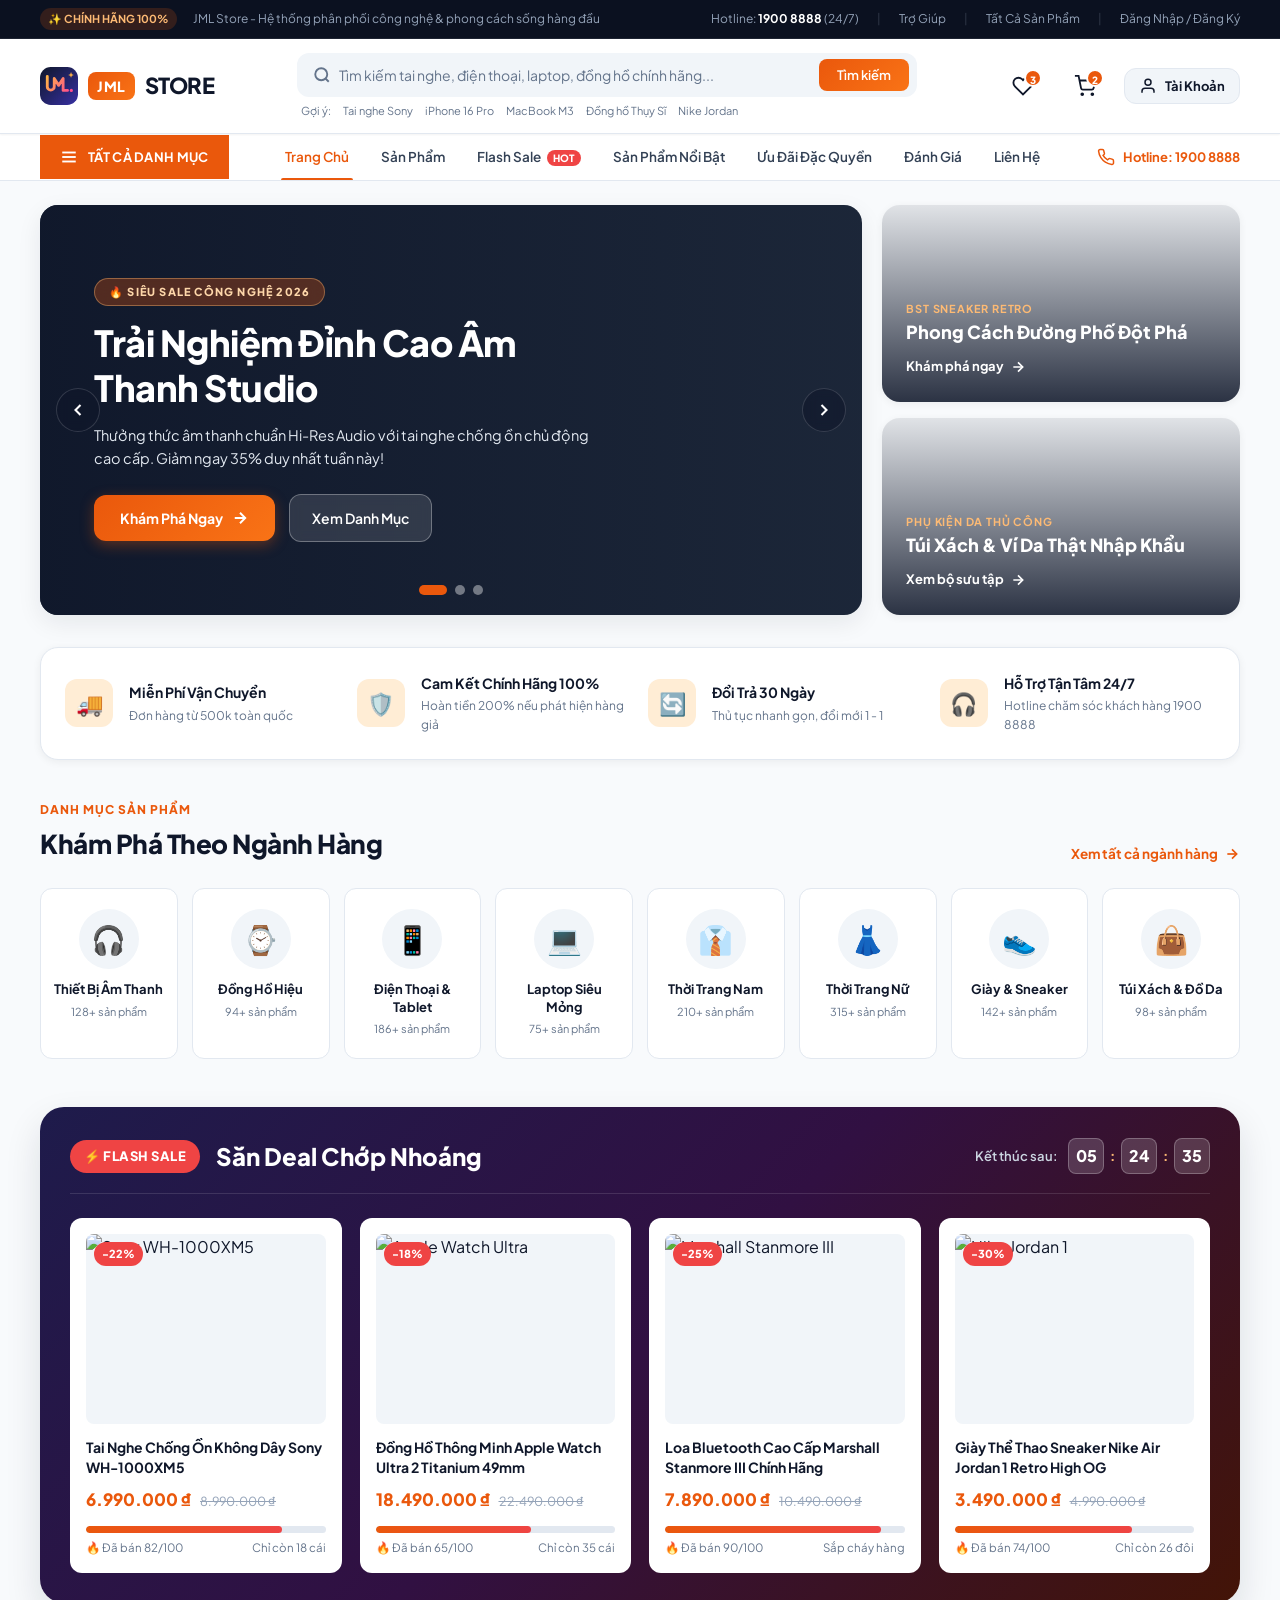
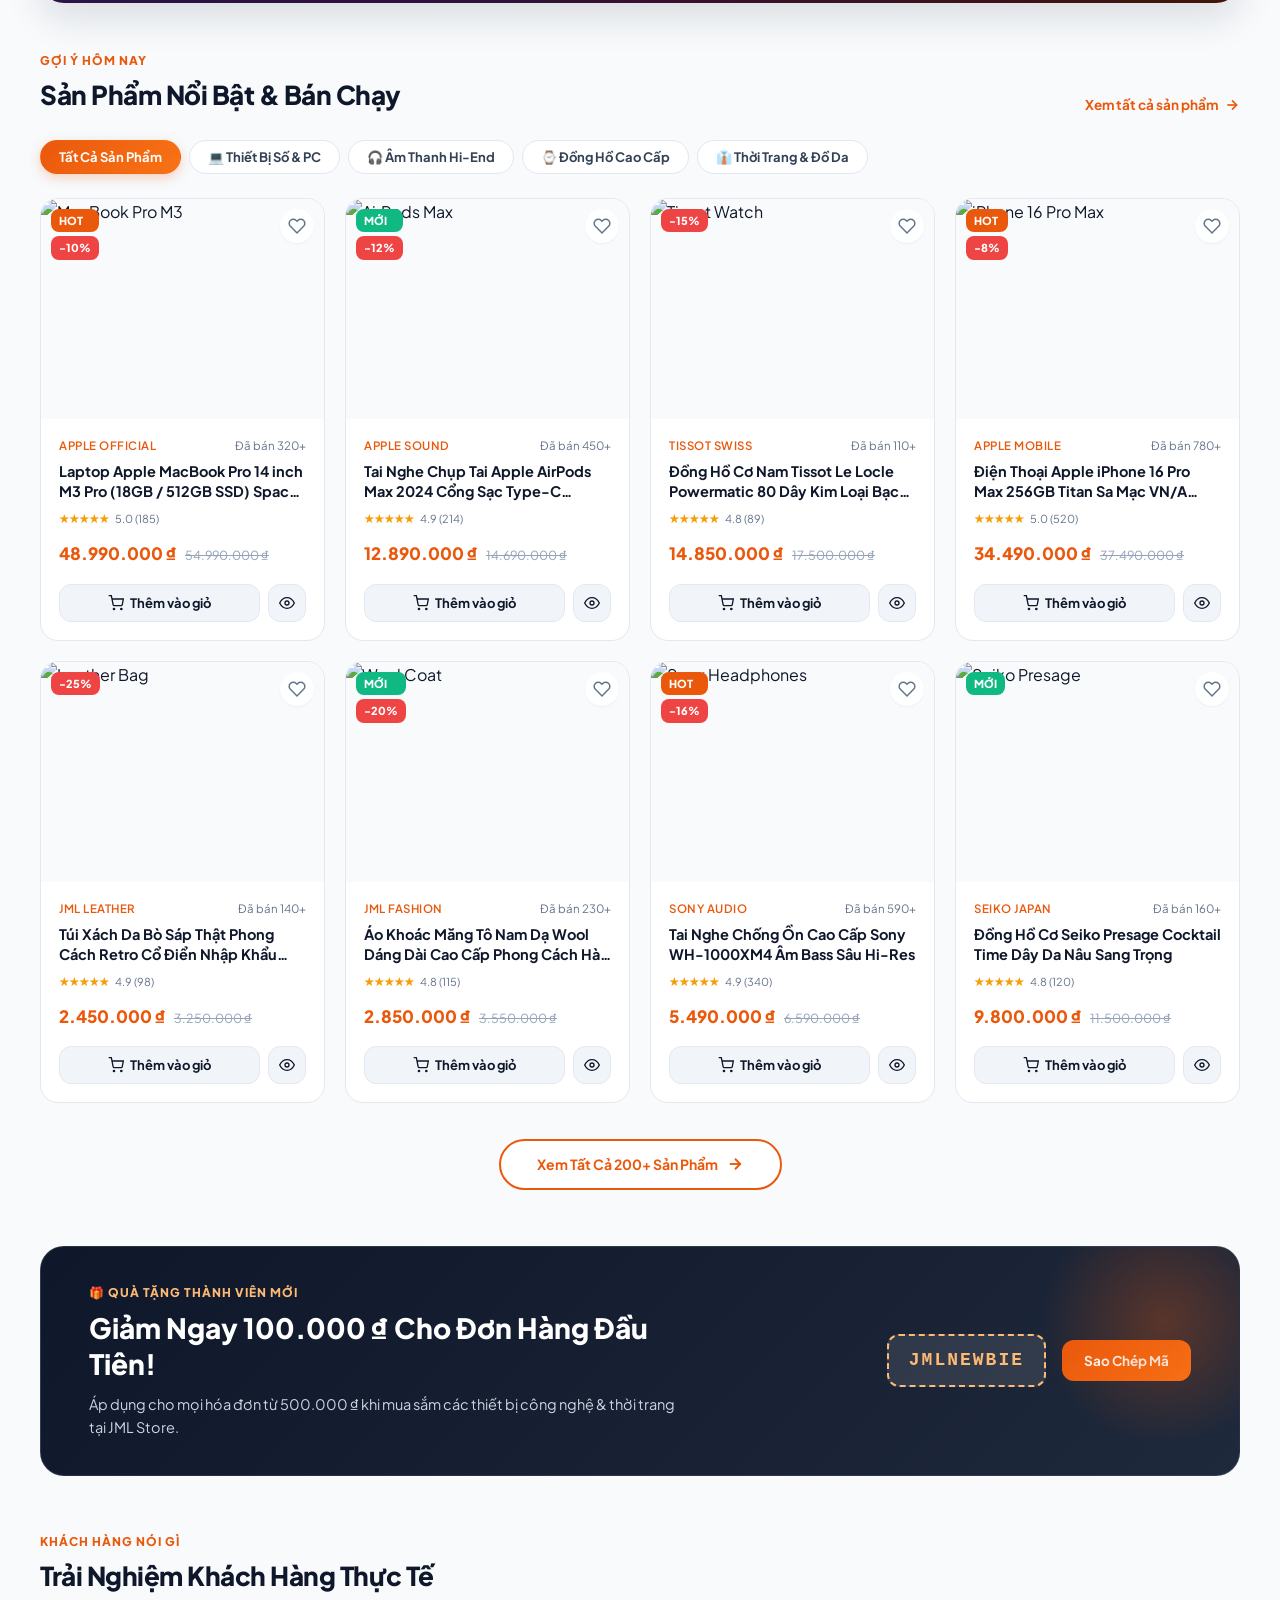
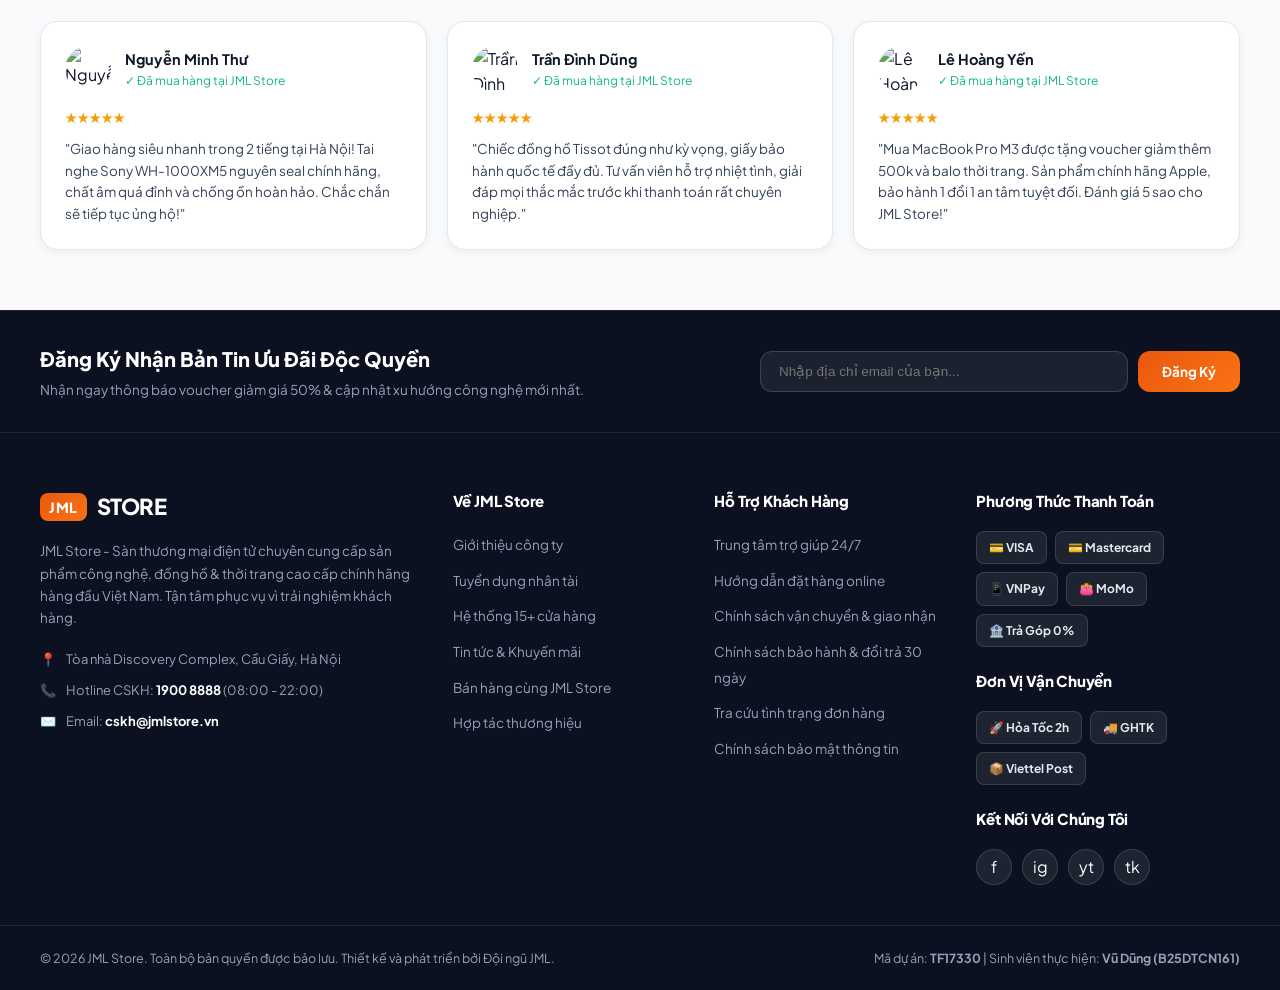
==== commit 7e04c540: "TF17330: lam trang chu bang HTML/CSS voi du lieu gia (banner, luoi danh muc, luoi san pham noi bat, " ====
--- a/frontend/buyer/index.html
+++ b/frontend/buyer/index.html
@@ -3,55 +3,49 @@
   <head>
     <meta charset="utf-8" />
     <meta content="width=device-width, initial-scale=1.0" name="viewport" />
-    <title>JML Store - Sàn Thương Mại Điện Tử Cao Cấp</title>
-    <link rel="icon" type="image/svg+xml" href="../admin/jml-store-icon.svg" />
-    <link href="https://fonts.googleapis.com" rel="preconnect" />
-    <link crossorigin="" href="https://fonts.gstatic.com" rel="preconnect" />
+    <title>JML Store - Sàn Thương Mại Điện Tử Hàng Đầu | Trang Chủ</title>
+    <link rel="icon" type="image/svg+xml" href="jml-store-icon.svg" />
+    <!-- Google Fonts -->
+    <link rel="preconnect" href="https://fonts.googleapis.com" />
+    <link rel="preconnect" href="https://fonts.gstatic.com" crossorigin />
     <link
-      href="https://fonts.googleapis.com/css2?family=Plus+Jakarta+Sans:wght@300;400;500;600;700;800&amp;display=swap"
+      href="https://fonts.googleapis.com/css2?family=Plus+Jakarta+Sans:wght@300;400;500;600;700;800&display=swap"
       rel="stylesheet"
     />
     <style>
       /* ==========================================================================
-       0. EMBEDDED GLOBAL STYLES (100% SELF-CONTAINED IN INDEX.HTML)
-       ========================================================================== */
-      html {
-        scroll-behavior: smooth;
-        -webkit-font-smoothing: antialiased;
-      }
-
-      body {
-        overscroll-behavior-y: none;
-      }
-
-      .material-symbols-outlined {
-        font-variation-settings: 'FILL' 0, 'wght' 400, 'GRAD' 0, 'opsz' 24;
-      }
-      /* ==========================================================================
-       1. CSS RESET & GLOBAL VARIABLES
-       ========================================================================== */
+         1. RESET & CSS VARIABLES
+         ========================================================================== */
       :root {
         --primary: #ea580c;
         --primary-hover: #c2410c;
         --primary-light: #ffedd5;
-        --secondary: #111827;
-        --secondary-light: #4b5563;
+        --primary-gradient: linear-gradient(135deg, #ea580c 0%, #f97316 100%);
+        --secondary: #0f172a;
+        --secondary-light: #334155;
         --accent: #f97316;
         --success: #10b981;
-        --background: #f8f9fa;
+        --danger: #ef4444;
+        --warning: #f59e0b;
+        --background: #f8fafc;
         --surface: #ffffff;
-        --surface-dim: #f3f4f6;
-        --border: #e5e7eb;
-        --border-focus: #fdba74;
-        --text-main: #1f2937;
-        --text-muted: #6b7280;
-        --shadow-sm: 0 1px 3px rgba(0, 0, 0, 0.05);
-        --shadow-md: 0 4px 14px rgba(0, 0, 0, 0.08);
-        --shadow-lg: 0 12px 28px rgba(0, 0, 0, 0.12);
+        --surface-dim: #f1f5f9;
+        --border: #e2e8f0;
+        --border-hover: #cbd5e1;
+        --text-main: #0f172a;
+        --text-muted: #64748b;
+        --text-light: #94a3b8;
+        --shadow-xs: 0 1px 2px rgba(0, 0, 0, 0.05);
+        --shadow-sm: 0 2px 8px rgba(0, 0, 0, 0.06);
+        --shadow-md: 0 8px 24px rgba(15, 23, 42, 0.08);
+        --shadow-lg: 0 16px 36px rgba(15, 23, 42, 0.12);
+        --shadow-hover: 0 12px 28px rgba(234, 88, 12, 0.15);
         --radius-sm: 8px;
         --radius-md: 12px;
-        --radius-lg: 20px;
-        --transition: all 0.3s cubic-bezier(0.4, 0, 0.2, 1);
+        --radius-lg: 18px;
+        --radius-xl: 24px;
+        --transition: all 0.28s cubic-bezier(0.4, 0, 0.2, 1);
+        --font-main: "Plus Jakarta Sans", -apple-system, BlinkMacSystemFont, "Segoe UI", Roboto, sans-serif;
       }
 
       * {
@@ -60,30 +54,36 @@
         padding: 0;
       }
 
+      html {
+        scroll-behavior: smooth;
+      }
+
       body {
-        font-family:
-          "Plus Jakarta Sans",
-          -apple-system,
-          BlinkMacSystemFont,
-          sans-serif;
+        font-family: var(--font-main);
         background-color: var(--background);
         color: var(--text-main);
-        line-height: 1.5;
+        line-height: 1.6;
         overflow-x: hidden;
-        -webkit-font-smoothing: antialiased;
       }
 
       a {
         text-decoration: none;
         color: inherit;
+        transition: var(--transition);
+      }
+
+      img {
+        max-width: 100%;
+        display: block;
       }
 
       button {
         font-family: inherit;
         border: none;
-        background: none;
+        outline: none;
         cursor: pointer;
-        outline: none;
+        background: transparent;
+        transition: var(--transition);
       }
 
       .container {
@@ -92,59 +92,68 @@
         padding: 0 20px;
       }
 
-      /* Single Page Application Section Controls */
-      .spa-section {
-        display: none;
-      }
-      .spa-section.active {
-        display: block;
-        animation: fadeInView 0.3s cubic-bezier(0.16, 1, 0.3, 1) forwards;
-      }
-      @keyframes fadeInView {
-        from {
-          opacity: 0;
-          transform: translateY(8px);
-        }
-        to {
-          opacity: 1;
-          transform: translateY(0);
-        }
-      }
-
       /* ==========================================================================
-       2. HEADER & STICKY NAVIGATION
-       ========================================================================== */
+         2. TOP BAR & ANNOUNCEMENT
+         ========================================================================== */
       .top-bar {
-        background: #0f172a;
+        background: #0b1120;
         color: #94a3b8;
         font-size: 12px;
-        padding: 7px 0;
-      }
+        border-bottom: 1px solid rgba(255, 255, 255, 0.08);
+        padding: 8px 0;
+      }
+
       .top-bar-inner {
         display: flex;
         justify-content: space-between;
         align-items: center;
       }
-      .top-links {
-        display: flex;
+
+      .top-left {
+        display: flex;
+        align-items: center;
+        gap: 16px;
+      }
+
+      .top-badge {
+        background: rgba(234, 88, 12, 0.18);
+        color: #fdba74;
+        padding: 2px 8px;
+        border-radius: 99px;
+        font-weight: 700;
+        font-size: 11px;
+        display: inline-flex;
+        align-items: center;
+        gap: 4px;
+      }
+
+      .top-right {
+        display: flex;
+        align-items: center;
         gap: 18px;
       }
-      .top-links a:hover {
-        color: #ffffff;
-      }
-
+
+      .top-right a:hover {
+        color: #ffffff;
+      }
+
+      .top-sep {
+        opacity: 0.25;
+      }
+
+      /* ==========================================================================
+         3. MAIN HEADER & NAVBAR
+         ========================================================================== */
       .header-main {
+        background: #ffffff;
+        border-bottom: 1px solid var(--border);
         position: sticky;
         top: 0;
         z-index: 1000;
-        background: rgba(255, 255, 255, 0.95);
-        backdrop-filter: blur(12px);
-        box-shadow: 0 2px 10px rgba(0, 0, 0, 0.04);
-        border-bottom: 1px solid var(--border);
-        transition: var(--transition);
-      }
-
-      .header-container {
+        box-shadow: var(--shadow-xs);
+      }
+
+      .header-inner {
         display: flex;
         align-items: center;
         justify-content: space-between;
@@ -155,249 +164,294 @@
       .logo {
         display: flex;
         align-items: center;
-        gap: 8px;
-        font-size: 24px;
+        gap: 10px;
+        font-weight: 800;
+        font-size: 22px;
+        color: var(--secondary);
+        letter-spacing: -0.5px;
+        flex-shrink: 0;
+      }
+
+      .logo-icon {
+        width: 38px;
+        height: 38px;
+        border-radius: var(--radius-sm);
+        display: flex;
+        align-items: center;
+        justify-content: center;
+      }
+
+      .logo-badge {
+        background: var(--primary-gradient);
+        color: #ffffff;
+        padding: 3px 9px;
+        border-radius: var(--radius-sm);
+        font-size: 14px;
+        font-weight: 800;
+        letter-spacing: 0.5px;
+      }
+
+      .logo-text {
         font-weight: 800;
         color: var(--secondary);
-        letter-spacing: -0.5px;
-        cursor: pointer;
-      }
-      .logo-badge {
-        background: linear-gradient(135deg, var(--primary), var(--accent));
-        color: #fff;
-        padding: 4px 8px;
-        border-radius: var(--radius-sm);
-        font-size: 13px;
-        font-weight: 700;
-        letter-spacing: 0.5px;
-        text-transform: uppercase;
-      }
-
-      /* Smart Search Bar */
-      .search-wrapper {
+      }
+
+      /* Search Bar */
+      .search-box-wrapper {
         flex: 1;
         max-width: 620px;
         position: relative;
       }
-      .search-box {
+
+      .search-form {
         display: flex;
         align-items: center;
         background: var(--surface-dim);
-        border: 1.5px solid transparent;
-        border-radius: 99px;
-        padding: 6px 8px 6px 18px;
+        border: 2px solid transparent;
+        border-radius: var(--radius-md);
+        padding: 4px 6px 4px 14px;
         transition: var(--transition);
       }
-      .search-box:focus-within {
+
+      .search-form:focus-within {
         background: #ffffff;
         border-color: var(--primary);
-        box-shadow: 0 0 0 4px rgba(234, 88, 12, 0.12);
-      }
+        box-shadow: 0 0 0 3px rgba(234, 88, 12, 0.12);
+      }
+
+      .search-icon-svg {
+        color: var(--text-muted);
+        flex-shrink: 0;
+        margin-right: 8px;
+      }
+
       .search-input {
-        flex: 1;
+        width: 100%;
         border: none;
+        outline: none;
         background: transparent;
-        outline: none;
         font-size: 14px;
         color: var(--text-main);
-      }
+        font-family: inherit;
+      }
+
+      .search-input::placeholder {
+        color: var(--text-muted);
+      }
+
       .search-btn {
-        background: linear-gradient(135deg, var(--primary), var(--accent));
-        color: #ffffff;
-        padding: 8px 20px;
-        border-radius: 99px;
+        background: var(--primary-gradient);
+        color: #ffffff;
+        padding: 8px 18px;
+        border-radius: var(--radius-sm);
+        font-weight: 600;
+        font-size: 13px;
+        display: flex;
+        align-items: center;
+        gap: 6px;
+        flex-shrink: 0;
+      }
+
+      .search-btn:hover {
+        background: var(--primary-hover);
+        transform: translateY(-1px);
+      }
+
+      .search-quick-tags {
+        display: flex;
+        align-items: center;
+        gap: 12px;
+        font-size: 11px;
+        color: var(--text-muted);
+        margin-top: 5px;
+        padding-left: 4px;
+      }
+
+      .search-quick-tags a {
+        color: var(--text-muted);
+      }
+
+      .search-quick-tags a:hover {
+        color: var(--primary);
+        text-decoration: underline;
+      }
+
+      /* Header Actions */
+      .header-actions {
+        display: flex;
+        align-items: center;
+        gap: 16px;
+      }
+
+      .btn-header-action {
+        display: flex;
+        align-items: center;
+        gap: 8px;
+        padding: 8px 12px;
+        border-radius: var(--radius-md);
+        color: var(--secondary);
         font-size: 13px;
         font-weight: 600;
-        display: flex;
-        align-items: center;
-        gap: 6px;
-        transition: var(--transition);
-      }
-      .search-btn:hover {
-        transform: scale(1.03);
-        box-shadow: 0 4px 12px rgba(234, 88, 12, 0.3);
-      }
-      .search-keywords {
-        display: flex;
-        gap: 12px;
-        margin-top: 6px;
-        font-size: 12px;
-        color: var(--text-muted);
-        padding-left: 14px;
-      }
-      .search-keywords a {
-        transition: var(--transition);
-        cursor: pointer;
-      }
-      .search-keywords a:hover {
+        position: relative;
+      }
+
+      .btn-header-action:hover {
+        background: var(--surface-dim);
         color: var(--primary);
       }
 
-      /* Actions & Cart Icon */
-      .header-actions {
-        display: flex;
-        align-items: center;
-        gap: 18px;
-      }
-      .user-profile {
+      .action-badge {
+        position: absolute;
+        top: 2px;
+        right: 4px;
+        background: var(--primary);
+        color: #ffffff;
+        font-size: 10px;
+        font-weight: 800;
+        height: 18px;
+        min-width: 18px;
+        line-height: 18px;
+        border-radius: 99px;
+        text-align: center;
+        padding: 0 4px;
+        border: 2px solid #ffffff;
+      }
+
+      .btn-user-login {
+        background: var(--surface-dim);
+        border: 1px solid var(--border);
+        color: var(--secondary);
+        padding: 8px 14px;
+        border-radius: var(--radius-md);
+        font-size: 13px;
+        font-weight: 700;
+        display: flex;
+        align-items: center;
+        gap: 8px;
+      }
+
+      .btn-user-login:hover {
+        background: var(--primary);
+        color: #ffffff;
+        border-color: var(--primary);
+      }
+
+      /* Sub Navigation Bar */
+      .nav-bar {
+        background: #ffffff;
+        border-bottom: 1px solid var(--border);
+      }
+
+      .nav-inner {
+        display: flex;
+        align-items: center;
+        justify-content: space-between;
+      }
+
+      .nav-categories-btn {
+        background: var(--primary);
+        color: #ffffff;
+        padding: 12px 20px;
+        font-weight: 700;
+        font-size: 13px;
         display: flex;
         align-items: center;
         gap: 10px;
-        cursor: pointer;
-        padding: 6px 12px;
+        letter-spacing: 0.3px;
+      }
+
+      .nav-categories-btn:hover {
+        background: var(--primary-hover);
+      }
+
+      .nav-links {
+        display: flex;
+        align-items: center;
+        gap: 24px;
+        list-style: none;
+      }
+
+      .nav-links a {
+        display: inline-block;
+        padding: 12px 4px;
+        font-size: 13.5px;
+        font-weight: 600;
+        color: var(--secondary-light);
+        position: relative;
+      }
+
+      .nav-links a:hover,
+      .nav-links a.active {
+        color: var(--primary);
+      }
+
+      .nav-links a.active::after {
+        content: "";
+        position: absolute;
+        bottom: 0;
+        left: 0;
+        right: 0;
+        height: 2px;
+        background: var(--primary);
+        border-radius: 2px 2px 0 0;
+      }
+
+      .nav-hot-badge {
+        background: #ef4444;
+        color: #fff;
+        font-size: 10px;
+        padding: 2px 6px;
         border-radius: 99px;
-        transition: var(--transition);
-      }
-      .user-profile:hover {
-        background: var(--surface-dim);
-      }
-      .user-avatar {
-        width: 36px;
-        height: 36px;
-        border-radius: 50%;
-        background: linear-gradient(135deg, #ea580c, #c2410c);
-        color: #ffffff;
-        display: flex;
-        align-items: center;
-        justify-content: center;
-        font-weight: 700;
-        font-size: 14px;
-      }
-
-      .cart-btn {
-        position: relative;
-        padding: 10px;
-        border-radius: 50%;
-        background: var(--surface-dim);
-        display: flex;
-        align-items: center;
-        justify-content: center;
-        transition: var(--transition);
-      }
-      .cart-btn:hover {
-        background: var(--primary-light);
-        color: var(--primary);
-      }
-      .cart-badge {
-        position: absolute;
-        top: -2px;
-        right: -2px;
-        background: var(--primary);
-        color: #ffffff;
-        font-size: 11px;
-        font-weight: 700;
-        width: 20px;
-        height: 20px;
-        border-radius: 50%;
-        display: flex;
-        align-items: center;
-        justify-content: center;
-        box-shadow: 0 2px 6px rgba(234, 88, 12, 0.4);
-        transition: transform 0.25s cubic-bezier(0.175, 0.885, 0.32, 1.275);
-      }
-      .cart-badge.bounce {
-        animation: cartBounce 0.5s cubic-bezier(0.36, 0.07, 0.19, 0.97) both;
-      }
-
-      @keyframes cartBounce {
-        0%,
-        100% {
-          transform: scale(1);
-        }
-        30% {
-          transform: scale(1.4) translateY(-3px);
-        }
-        60% {
-          transform: scale(0.9);
-        }
-        80% {
-          transform: scale(1.15);
-        }
-      }
-
-      /* Dropdown Modals */
-      .cart-dropdown {
-        position: absolute;
-        top: calc(100% + 12px);
-        right: 0;
-        width: 360px;
-        background: #ffffff;
-        border-radius: var(--radius-md);
-        box-shadow: var(--shadow-lg);
-        border: 1px solid var(--border);
-        padding: 18px;
-        display: none;
-        flex-direction: column;
-        gap: 12px;
-        z-index: 1001;
-        animation: fadeInDropdown 0.25s ease forwards;
-      }
-      .cart-dropdown.active {
-        display: flex;
-      }
-      @keyframes fadeInDropdown {
-        from {
-          opacity: 0;
-          transform: translateY(-8px);
-        }
-        to {
-          opacity: 1;
-          transform: translateY(0);
-        }
-      }
-      .cart-item {
-        display: flex;
-        align-items: center;
-        gap: 12px;
-        padding: 8px 0;
-        border-bottom: 1px solid var(--border);
-      }
-      .cart-item img {
-        width: 44px;
-        height: 44px;
-        border-radius: 6px;
-        object-fit: cover;
-      }
-      .cart-item-info {
-        flex: 1;
+        margin-left: 4px;
+        font-weight: 800;
+        text-transform: uppercase;
+        animation: pulseBadge 1.8s infinite;
+      }
+
+      @keyframes pulseBadge {
+        0%, 100% { transform: scale(1); opacity: 1; }
+        50% { transform: scale(1.08); opacity: 0.85; }
+      }
+
+      .nav-support {
+        display: flex;
+        align-items: center;
+        gap: 8px;
         font-size: 13px;
-      }
-      .cart-item-price {
         font-weight: 700;
         color: var(--primary);
       }
 
       /* ==========================================================================
-       3. HERO BANNER & SUB-BANNERS
-       ========================================================================== */
+         4. HERO BANNER SECTION (MAIN SLIDER + SIDE BANNERS)
+         ========================================================================== */
       .hero-section {
-        padding: 24px 0 36px;
-      }
+        padding: 24px 0 32px;
+      }
+
       .hero-grid {
         display: grid;
-        grid-template-columns: 2.2fr 1fr;
-        gap: 18px;
-        align-items: stretch;
-      }
-
-      /* Slider Container */
+        grid-template-columns: 2.3fr 1fr;
+        gap: 20px;
+      }
+
+      /* Main Slider */
       .main-slider {
         position: relative;
-        height: 380px;
+        height: 410px;
         border-radius: var(--radius-lg);
         overflow: hidden;
         box-shadow: var(--shadow-md);
         background: #1e293b;
       }
+
       .slide {
         position: absolute;
         inset: 0;
         opacity: 0;
         visibility: hidden;
-        transition:
-          opacity 0.7s cubic-bezier(0.4, 0, 0.2, 1),
-          transform 0.7s cubic-bezier(0.4, 0, 0.2, 1);
-        transform: scale(1.03);
+        transition: opacity 0.6s cubic-bezier(0.4, 0, 0.2, 1), transform 0.6s cubic-bezier(0.4, 0, 0.2, 1);
+        transform: scale(1.02);
         display: flex;
         align-items: center;
         padding: 0 54px;
@@ -405,4571 +459,2773 @@
         background-size: cover;
         background-position: center;
       }
+
       .slide::before {
         content: "";
         position: absolute;
         inset: 0;
-        background: linear-gradient(
-          90deg,
-          rgba(15, 23, 42, 0.92) 0%,
-          rgba(15, 23, 42, 0.35) 100%
-        );
+        background: linear-gradient(90deg, rgba(15, 23, 42, 0.92) 0%, rgba(15, 23, 42, 0.45) 60%, rgba(15, 23, 42, 0.15) 100%);
         z-index: 1;
       }
+
       .slide.active {
         opacity: 1;
         visibility: visible;
         transform: scale(1);
       }
+
+      .slide-1 {
+        background-image: url('https://images.unsplash.com/photo-1546435770-a3e426bf472b?auto=format&fit=crop&w=1200&q=80');
+      }
+
+      .slide-2 {
+        background-image: url('https://images.unsplash.com/photo-1523275335684-37898b6baf30?auto=format&fit=crop&w=1200&q=80');
+      }
+
+      .slide-3 {
+        background-image: url('https://images.unsplash.com/photo-1490481651871-ab68de25d43d?auto=format&fit=crop&w=1200&q=80');
+      }
+
       .slide-content {
         position: relative;
         z-index: 2;
-        max-width: 480px;
-      }
+        max-width: 500px;
+      }
+
       .slide-tag {
         display: inline-block;
-        padding: 4px 12px;
-        background: rgba(255, 255, 255, 0.15);
+        padding: 4px 14px;
+        background: rgba(234, 88, 12, 0.3);
+        border: 1px solid rgba(253, 186, 116, 0.4);
         backdrop-filter: blur(8px);
         border-radius: 99px;
-        font-size: 12px;
-        font-weight: 700;
+        font-size: 11px;
+        font-weight: 800;
         text-transform: uppercase;
         margin-bottom: 14px;
-        letter-spacing: 1px;
-        color: #fdba74;
-      }
+        letter-spacing: 1.2px;
+        color: #fed7aa;
+      }
+
       .slide-title {
-        font-size: 34px;
+        font-size: 36px;
         font-weight: 800;
-        line-height: 1.2;
-        margin-bottom: 12px;
-      }
+        line-height: 1.25;
+        margin-bottom: 14px;
+        letter-spacing: -0.5px;
+      }
+
       .slide-desc {
+        font-size: 14.5px;
+        color: #e2e8f0;
+        margin-bottom: 24px;
+        line-height: 1.6;
+      }
+
+      .slide-actions {
+        display: flex;
+        align-items: center;
+        gap: 14px;
+      }
+
+      .btn-hero-primary {
+        background: var(--primary-gradient);
+        color: #ffffff;
+        padding: 12px 26px;
+        border-radius: var(--radius-md);
         font-size: 14px;
-        color: #e2e8f0;
-        margin-bottom: 22px;
-        line-height: 1.5;
-      }
-      .btn-hero {
-        background: linear-gradient(135deg, var(--primary), var(--accent));
-        color: #fff;
-        padding: 12px 28px;
-        border-radius: 99px;
         font-weight: 700;
+        display: inline-flex;
+        align-items: center;
+        gap: 8px;
+        box-shadow: 0 4px 14px rgba(234, 88, 12, 0.35);
+      }
+
+      .btn-hero-primary:hover {
+        transform: translateY(-2px);
+        box-shadow: 0 8px 20px rgba(234, 88, 12, 0.45);
+      }
+
+      .btn-hero-outline {
+        background: rgba(255, 255, 255, 0.12);
+        color: #ffffff;
+        border: 1px solid rgba(255, 255, 255, 0.3);
+        backdrop-filter: blur(6px);
+        padding: 12px 22px;
+        border-radius: var(--radius-md);
         font-size: 14px;
+        font-weight: 600;
         display: inline-flex;
         align-items: center;
-        gap: 8px;
-        box-shadow: 0 6px 18px rgba(234, 88, 12, 0.35);
-        transition: var(--transition);
-      }
-      .btn-hero:hover {
-        transform: translateY(-2px) scale(1.02);
-        box-shadow: 0 10px 24px rgba(234, 88, 12, 0.45);
-      }
-      .btn-hero:active {
-        transform: translateY(1px) scale(0.98);
+        gap: 6px;
+      }
+
+      .btn-hero-outline:hover {
+        background: rgba(255, 255, 255, 0.25);
+        border-color: #ffffff;
       }
 
       /* Slider Controls */
-      .slider-nav {
+      .slider-btn {
+        position: absolute;
+        top: 50%;
+        transform: translateY(-50%);
+        width: 44px;
+        height: 44px;
+        background: rgba(15, 23, 42, 0.55);
+        color: #ffffff;
+        border-radius: 50%;
+        display: flex;
+        align-items: center;
+        justify-content: center;
+        z-index: 10;
+        backdrop-filter: blur(6px);
+        border: 1px solid rgba(255, 255, 255, 0.15);
+      }
+
+      .slider-btn:hover {
+        background: var(--primary);
+        border-color: var(--primary);
+      }
+
+      .slider-prev { left: 16px; }
+      .slider-next { right: 16px; }
+
+      .slider-dots {
         position: absolute;
         bottom: 20px;
-        right: 28px;
-        z-index: 5;
+        left: 50%;
+        transform: translateX(-50%);
         display: flex;
         gap: 8px;
-      }
+        z-index: 10;
+      }
+
       .slider-dot {
         width: 10px;
         height: 10px;
         border-radius: 99px;
         background: rgba(255, 255, 255, 0.4);
+        cursor: pointer;
         transition: var(--transition);
-        cursor: pointer;
-      }
+      }
+
       .slider-dot.active {
         width: 28px;
-        background: #ffffff;
-      }
-
-      .slider-arrows {
-        position: absolute;
-        top: 50%;
-        width: 100%;
-        transform: translateY(-50%);
-        z-index: 5;
-        display: flex;
-        justify-content: space-between;
-        padding: 0 16px;
-        pointer-events: none;
-      }
-      .slider-arrow-btn {
-        width: 40px;
-        height: 40px;
-        border-radius: 50%;
-        background: rgba(255, 255, 255, 0.25);
-        backdrop-filter: blur(8px);
-        color: #ffffff;
-        display: flex;
-        align-items: center;
-        justify-content: center;
-        cursor: pointer;
-        pointer-events: auto;
-        transition: var(--transition);
-        font-size: 16px;
-      }
-      .slider-arrow-btn:hover {
-        background: #ffffff;
-        color: var(--secondary);
+        background: var(--primary);
       }
 
       /* Side Banners */
       .side-banners {
         display: flex;
         flex-direction: column;
-        gap: 18px;
-      }
-      .side-banner {
+        gap: 16px;
+      }
+
+      .side-banner-card {
         flex: 1;
+        position: relative;
         border-radius: var(--radius-lg);
+        overflow: hidden;
         padding: 24px;
-        position: relative;
-        overflow: hidden;
-        color: #ffffff;
         display: flex;
         flex-direction: column;
-        justify-content: center;
+        justify-content: flex-end;
+        color: #ffffff;
         box-shadow: var(--shadow-sm);
         transition: var(--transition);
-      }
-      .side-banner:hover {
+        background-size: cover;
+        background-position: center;
+      }
+
+      .side-banner-card::before {
+        content: "";
+        position: absolute;
+        inset: 0;
+        background: linear-gradient(180deg, rgba(15, 23, 42, 0.1) 0%, rgba(15, 23, 42, 0.88) 100%);
+        z-index: 1;
+        transition: var(--transition);
+      }
+
+      .side-banner-card:hover {
         transform: translateY(-3px);
         box-shadow: var(--shadow-md);
       }
+
+      .side-banner-card:hover::before {
+        background: linear-gradient(180deg, rgba(15, 23, 42, 0.2) 0%, rgba(15, 23, 42, 0.95) 100%);
+      }
+
       .side-banner-1 {
-        background: linear-gradient(135deg, #1e1b4b 0%, #312e81 100%);
-      }
+        background-image: url('https://images.unsplash.com/photo-1552346154-21d32810aba3?auto=format&fit=crop&w=600&q=80');
+      }
+
       .side-banner-2 {
-        background: linear-gradient(135deg, #7c2d12 0%, #c2410c 100%);
-      }
+        background-image: url('https://images.unsplash.com/photo-1548036328-c9fa89d128fa?auto=format&fit=crop&w=600&q=80');
+      }
+
+      .side-banner-content {
+        position: relative;
+        z-index: 2;
+      }
+
+      .side-banner-tag {
+        font-size: 11px;
+        font-weight: 700;
+        text-transform: uppercase;
+        color: #fdba74;
+        letter-spacing: 0.8px;
+        margin-bottom: 6px;
+      }
+
       .side-banner-title {
         font-size: 18px;
-        font-weight: 700;
-        margin-bottom: 6px;
-      }
-      .side-banner-sub {
-        font-size: 13px;
-        color: rgba(255, 255, 255, 0.8);
-        margin-bottom: 12px;
-      }
+        font-weight: 800;
+        line-height: 1.35;
+        margin-bottom: 8px;
+      }
+
       .side-banner-link {
         font-size: 13px;
         font-weight: 700;
-        color: #fdba74;
+        color: #ffffff;
         display: inline-flex;
         align-items: center;
+        gap: 6px;
+      }
+
+      .side-banner-link:hover {
+        color: var(--primary-light);
+        gap: 10px;
+      }
+
+      /* ==========================================================================
+         5. VALUE PROPOSITION / FEATURES BAR
+         ========================================================================== */
+      .features-section {
+        margin-bottom: 40px;
+      }
+
+      .features-grid {
+        display: grid;
+        grid-template-columns: repeat(4, 1fr);
+        gap: 16px;
+        background: #ffffff;
+        padding: 24px;
+        border-radius: var(--radius-lg);
+        box-shadow: var(--shadow-sm);
+        border: 1px solid var(--border);
+      }
+
+      .feature-item {
+        display: flex;
+        align-items: center;
+        gap: 16px;
+      }
+
+      .feature-icon-box {
+        width: 48px;
+        height: 48px;
+        border-radius: var(--radius-md);
+        background: var(--primary-light);
+        color: var(--primary);
+        display: flex;
+        align-items: center;
+        justify-content: center;
+        font-size: 22px;
+        flex-shrink: 0;
+      }
+
+      .feature-title {
+        font-size: 14px;
+        font-weight: 700;
+        color: var(--secondary);
+        margin-bottom: 2px;
+      }
+
+      .feature-desc {
+        font-size: 12px;
+        color: var(--text-muted);
+      }
+
+      /* ==========================================================================
+         6. LƯỚI DANH MỤC (CATEGORY GRID)
+         ========================================================================== */
+      .section-heading-row {
+        display: flex;
+        align-items: flex-end;
+        justify-content: space-between;
+        margin-bottom: 24px;
+      }
+
+      .section-title-box {
+        display: flex;
+        flex-direction: column;
         gap: 4px;
       }
 
-      /* ==========================================================================
-       4. CATEGORIES SECTION
-       ========================================================================== */
-      .section-title-wrap {
-        display: flex;
-        justify-content: space-between;
-        align-items: flex-end;
-        margin-bottom: 20px;
-      }
+      .section-badge {
+        font-size: 12px;
+        font-weight: 800;
+        color: var(--primary);
+        text-transform: uppercase;
+        letter-spacing: 1px;
+      }
+
       .section-title {
-        font-size: 22px;
+        font-size: 26px;
         font-weight: 800;
         color: var(--secondary);
-        display: flex;
-        align-items: center;
+        letter-spacing: -0.5px;
+      }
+
+      .section-view-all {
+        font-size: 13.5px;
+        font-weight: 700;
+        color: var(--primary);
+        display: inline-flex;
+        align-items: center;
+        gap: 6px;
+      }
+
+      .section-view-all:hover {
         gap: 10px;
-      }
-      .section-subtitle {
-        font-size: 13px;
-        color: var(--text-muted);
-        margin-top: 2px;
-      }
-      .view-all-link {
+        color: var(--primary-hover);
+      }
+
+      .category-grid {
+        display: grid;
+        grid-template-columns: repeat(8, 1fr);
+        gap: 14px;
+        margin-bottom: 48px;
+      }
+
+      .category-card {
+        background: #ffffff;
+        border: 1px solid var(--border);
+        border-radius: var(--radius-md);
+        padding: 20px 12px;
+        display: flex;
+        flex-direction: column;
+        align-items: center;
+        text-align: center;
+        transition: var(--transition);
+        cursor: pointer;
+        position: relative;
+        overflow: hidden;
+      }
+
+      .category-card::after {
+        content: "";
+        position: absolute;
+        bottom: 0;
+        left: 0;
+        right: 0;
+        height: 3px;
+        background: var(--primary-gradient);
+        transform: scaleX(0);
+        transition: var(--transition);
+      }
+
+      .category-card:hover {
+        transform: translateY(-5px);
+        box-shadow: var(--shadow-hover);
+        border-color: #fdba74;
+      }
+
+      .category-card:hover::after {
+        transform: scaleX(1);
+      }
+
+      .category-icon-wrapper {
+        width: 60px;
+        height: 60px;
+        border-radius: 50%;
+        background: var(--surface-dim);
+        display: flex;
+        align-items: center;
+        justify-content: center;
+        font-size: 28px;
+        margin-bottom: 12px;
+        transition: var(--transition);
+      }
+
+      .category-card:hover .category-icon-wrapper {
+        background: var(--primary-light);
+        transform: scale(1.1);
+      }
+
+      .category-name {
         font-size: 13px;
         font-weight: 700;
-        color: var(--primary);
-        transition: var(--transition);
-        cursor: pointer;
-      }
-      .view-all-link:hover {
-        text-decoration: underline;
-      }
-
-      .categories-grid {
-        display: grid;
-        grid-template-columns: repeat(8, 1fr);
-        gap: 12px;
-        margin-bottom: 40px;
-      }
-      .category-card {
-        background: var(--surface);
-        border-radius: var(--radius-md);
-        padding: 16px 10px;
-        display: flex;
-        flex-direction: column;
-        align-items: center;
-        text-align: center;
-        border: 1px solid var(--border);
-        transition: var(--transition);
-        cursor: pointer;
-      }
-      .category-card:hover {
-        transform: translateY(-6px);
-        box-shadow: var(--shadow-md);
-        border-color: var(--border-focus);
-      }
-      .category-icon {
-        width: 48px;
-        height: 48px;
-        border-radius: 50%;
-        background: var(--surface-dim);
-        display: flex;
-        align-items: center;
-        justify-content: center;
-        font-size: 22px;
-        margin-bottom: 10px;
-        transition: var(--transition);
-      }
-      .category-card:hover .category-icon {
-        background: var(--primary-light);
-        transform: scale(1.1);
-      }
-      .category-name {
+        color: var(--secondary);
+        line-height: 1.35;
+        margin-bottom: 4px;
+      }
+
+      .category-count {
+        font-size: 11px;
+        color: var(--text-muted);
+      }
+
+      /* ==========================================================================
+         7. FLASH SALE SECTION
+         ========================================================================== */
+      .flash-sale-box {
+        background: linear-gradient(135deg, #1e1b4b 0%, #311042 50%, #431407 100%);
+        border-radius: var(--radius-xl);
+        padding: 30px;
+        margin-bottom: 48px;
+        color: #ffffff;
+        box-shadow: var(--shadow-lg);
+        position: relative;
+        overflow: hidden;
+      }
+
+      .flash-sale-header {
+        display: flex;
+        align-items: center;
+        justify-content: space-between;
+        margin-bottom: 24px;
+        border-bottom: 1px solid rgba(255, 255, 255, 0.12);
+        padding-bottom: 18px;
+        flex-wrap: wrap;
+        gap: 16px;
+      }
+
+      .flash-title-area {
+        display: flex;
+        align-items: center;
+        gap: 16px;
+      }
+
+      .flash-tag {
+        background: #ef4444;
+        color: #ffffff;
+        font-size: 13px;
+        font-weight: 800;
+        padding: 6px 14px;
+        border-radius: 99px;
+        display: flex;
+        align-items: center;
+        gap: 6px;
+        text-transform: uppercase;
+        letter-spacing: 0.5px;
+      }
+
+      .flash-title-text {
+        font-size: 24px;
+        font-weight: 800;
+      }
+
+      .countdown-wrapper {
+        display: flex;
+        align-items: center;
+        gap: 10px;
         font-size: 13px;
         font-weight: 600;
+        color: #cbd5e1;
+      }
+
+      .timer-box {
+        display: flex;
+        align-items: center;
+        gap: 6px;
+      }
+
+      .timer-unit {
+        background: rgba(255, 255, 255, 0.16);
+        border: 1px solid rgba(255, 255, 255, 0.25);
+        color: #ffffff;
+        font-weight: 800;
+        font-size: 16px;
+        width: 36px;
+        height: 36px;
+        border-radius: var(--radius-sm);
+        display: flex;
+        align-items: center;
+        justify-content: center;
+      }
+
+      .timer-colon {
+        font-weight: 800;
+        color: #fdba74;
+      }
+
+      .flash-grid {
+        display: grid;
+        grid-template-columns: repeat(4, 1fr);
+        gap: 18px;
+      }
+
+      /* Flash Sale Card */
+      .flash-card {
+        background: #ffffff;
+        border-radius: var(--radius-md);
+        padding: 16px;
         color: var(--text-main);
-      }
-
-      /* ==========================================================================
-       5. FLASH SALE SECTION
-       ========================================================================== */
-      .flash-sale-wrapper {
-        background: linear-gradient(180deg, #fff7ed 0%, #ffffff 100%);
-        border: 1.5px solid #ffedd5;
-        border-radius: var(--radius-lg);
-        padding: 24px;
-        margin-bottom: 48px;
-        box-shadow: var(--shadow-sm);
-      }
-      .flash-sale-header {
-        display: flex;
-        justify-content: space-between;
-        align-items: center;
-        margin-bottom: 22px;
-        flex-wrap: wrap;
-        gap: 14px;
-      }
-      .flash-title-box {
-        display: flex;
-        align-items: center;
-        gap: 14px;
-      }
-      .flash-badge {
-        display: inline-flex;
-        align-items: center;
-        gap: 6px;
-        background: var(--primary);
-        color: #ffffff;
-        padding: 6px 14px;
-        border-radius: 99px;
-        font-size: 15px;
-        font-weight: 800;
-        letter-spacing: 0.5px;
-        animation: pulseGlow 2s infinite ease-in-out;
-      }
-      @keyframes pulseGlow {
-        0%,
-        100% {
-          box-shadow: 0 0 0 0 rgba(234, 88, 12, 0.4);
-        }
-        50% {
-          box-shadow: 0 0 0 8px rgba(234, 88, 12, 0);
-        }
-      }
-
-      /* Countdown Timer */
-      .countdown-timer {
-        display: flex;
-        align-items: center;
-        gap: 6px;
-        font-weight: 700;
-        font-size: 14px;
-      }
-      .countdown-box {
-        background: #111827;
-        color: #ffffff;
-        padding: 6px 10px;
-        border-radius: var(--radius-sm);
-        min-width: 34px;
-        text-align: center;
-        font-size: 15px;
-        font-family: monospace;
-        font-weight: 700;
-        box-shadow: 0 2px 5px rgba(0, 0, 0, 0.2);
-      }
-      .countdown-sep {
-        font-weight: 800;
-        color: #111827;
-      }
-
-      .flash-products-grid {
-        display: grid;
-        grid-template-columns: repeat(5, 1fr);
-        gap: 16px;
-      }
-
-      /* ==========================================================================
-       6. PRODUCT CARDS & INTERACTIONS (HOVER MULTI-IMAGE CAROUSEL)
-       ========================================================================== */
-      .product-card {
-        background: var(--surface);
-        border-radius: var(--radius-md);
-        border: 1px solid var(--border);
-        overflow: hidden;
-        display: flex;
-        flex-direction: column;
         transition: var(--transition);
         position: relative;
-        cursor: pointer;
-      }
-      .product-card:hover {
-        transform: translateY(-6px);
-        box-shadow: var(--shadow-lg);
-        border-color: #fdba74;
-      }
-
-      .product-img-wrapper {
+        display: flex;
+        flex-direction: column;
+      }
+
+      .flash-card:hover {
+        transform: translateY(-4px);
+        box-shadow: 0 14px 28px rgba(0, 0, 0, 0.2);
+      }
+
+      .flash-img-box {
         position: relative;
-        aspect-ratio: 1/1;
+        height: 190px;
+        border-radius: var(--radius-sm);
         overflow: hidden;
-        background: #f3f4f6;
-        cursor: pointer;
-      }
-
-      /* Image layer container inside wrapper */
-      .product-carousel-track {
-        position: absolute;
-        inset: 0;
-        width: 100%;
-        height: 100%;
-      }
-
-      .product-slide-img {
-        position: absolute;
-        inset: 0;
+        margin-bottom: 14px;
+        background: #f1f5f9;
+      }
+
+      .flash-img-box img {
         width: 100%;
         height: 100%;
         object-fit: cover;
-        opacity: 0;
-        visibility: hidden;
-        transform: scale(1.02);
-        transition:
-          opacity 0.45s cubic-bezier(0.4, 0, 0.2, 1),
-          transform 0.6s cubic-bezier(0.4, 0, 0.2, 1);
-        pointer-events: none;
-      }
-      .product-slide-img.active {
-        opacity: 1;
-        visibility: visible;
-        transform: scale(1.05);
-      }
-
-      /* Mini Pagination Dots & Indicators */
-      .product-mini-indicators {
+        transition: transform 0.4s ease;
+      }
+
+      .flash-card:hover .flash-img-box img {
+        transform: scale(1.06);
+      }
+
+      .discount-ribbon {
         position: absolute;
-        bottom: 8px;
-        left: 0;
-        right: 0;
-        z-index: 5;
-        display: flex;
-        justify-content: center;
-        align-items: center;
-        gap: 4px;
-        padding: 0 10px;
-        opacity: 0;
-        transform: translateY(4px);
-        transition:
-          opacity 0.3s ease,
-          transform 0.3s ease;
-      }
-      .product-img-wrapper:hover .product-mini-indicators,
-      .product-card:hover .product-mini-indicators {
-        opacity: 1;
-        transform: translateY(0);
-      }
-
-      .product-mini-dot {
-        width: 6px;
-        height: 6px;
-        border-radius: 99px;
-        background: rgba(255, 255, 255, 0.65);
-        backdrop-filter: blur(2px);
-        box-shadow: 0 1px 3px rgba(0, 0, 0, 0.3);
-        transition: all 0.3s cubic-bezier(0.4, 0, 0.2, 1);
-        cursor: pointer;
-      }
-      .product-mini-dot.active {
-        width: 16px;
-        background: #ffffff;
-        box-shadow: 0 1px 4px rgba(234, 88, 12, 0.6);
-      }
-
-      /* Angle label badge on hover */
-      .product-angle-badge {
-        position: absolute;
-        bottom: 8px;
-        right: 8px;
-        background: rgba(17, 24, 39, 0.75);
-        backdrop-filter: blur(4px);
-        color: #ffffff;
-        font-size: 9px;
-        font-weight: 700;
-        padding: 2px 6px;
-        border-radius: 4px;
-        letter-spacing: 0.3px;
-        z-index: 4;
-        opacity: 0;
-        transform: translateY(4px);
-        transition:
-          opacity 0.25s ease,
-          transform 0.25s ease;
-        pointer-events: none;
-      }
-      .product-img-wrapper:hover .product-angle-badge {
-        opacity: 0.9;
-        transform: translateY(0);
-      }
-
-      .discount-tag {
-        position: absolute;
-        top: 10px;
-        left: 10px;
-        background: rgba(234, 88, 12, 0.95);
-        backdrop-filter: blur(4px);
+        top: 8px;
+        left: 8px;
+        background: #ef4444;
         color: #ffffff;
         font-size: 11px;
         font-weight: 800;
         padding: 3px 8px;
-        border-radius: 6px;
-        z-index: 6;
-      }
-      .exclusive-tag {
-        position: absolute;
-        top: 10px;
-        right: 10px;
-        background: rgba(17, 24, 39, 0.85);
-        backdrop-filter: blur(4px);
-        color: #ffffff;
-        font-size: 10px;
+        border-radius: 99px;
+      }
+
+      .flash-prod-title {
+        font-size: 14px;
         font-weight: 700;
-        padding: 3px 6px;
-        border-radius: 4px;
-        z-index: 6;
-      }
-
-      .product-body {
-        padding: 14px;
-        display: flex;
-        flex-direction: column;
-        flex: 1;
-      }
-      .product-title {
-        font-size: 14px;
-        font-weight: 600;
-        color: var(--text-main);
+        color: var(--secondary);
+        margin-bottom: 8px;
         display: -webkit-box;
         -webkit-line-clamp: 2;
-        line-clamp: 2;
         -webkit-box-orient: vertical;
         overflow: hidden;
-        min-height: 42px;
-        margin-bottom: 8px;
+        height: 40px;
         line-height: 1.4;
-        transition: color 0.2s;
-      }
-      .product-card:hover .product-title {
-        color: var(--primary);
-      }
-
-      .product-meta {
-        display: flex;
-        align-items: center;
-        gap: 6px;
-        font-size: 12px;
-        color: var(--text-muted);
-        margin-bottom: 8px;
-      }
-      .rating-stars {
-        color: #f59e0b;
-        font-weight: 700;
-        display: flex;
-        align-items: center;
-        gap: 2px;
-      }
-
-      .price-row {
+      }
+
+      .flash-price-row {
         display: flex;
         align-items: baseline;
         gap: 8px;
-        margin-bottom: 10px;
-      }
+        margin-bottom: 12px;
+      }
+
       .current-price {
         font-size: 17px;
         font-weight: 800;
         color: var(--primary);
       }
-      .original-price {
-        font-size: 12px;
-        color: var(--text-muted);
+
+      .old-price {
+        font-size: 12.5px;
+        color: var(--text-light);
         text-decoration: line-through;
       }
 
-      /* Flash Sale Progress Bar */
-      .progress-box {
+      /* Progress Bar */
+      .deal-progress-box {
         margin-top: auto;
-        margin-bottom: 12px;
-      }
-      .progress-bar-bg {
-        width: 100%;
+      }
+
+      .progress-track {
         height: 7px;
-        background: #fee2e2;
+        background: #e2e8f0;
         border-radius: 99px;
         overflow: hidden;
-      }
-      .progress-bar-fill {
+        margin-bottom: 6px;
+      }
+
+      .progress-bar {
         height: 100%;
-        background: linear-gradient(90deg, #f87171, #ef4444);
+        background: linear-gradient(90deg, #ea580c, #ef4444);
         border-radius: 99px;
-        transition: width 1s ease-in-out;
-      }
-      .progress-text {
-        font-size: 11px;
+      }
+
+      .deal-sold-text {
+        font-size: 11.5px;
         color: var(--text-muted);
-        font-weight: 600;
-        margin-top: 4px;
         display: flex;
         justify-content: space-between;
       }
 
-      /* Add to Cart Button */
-      .btn-add-cart {
-        width: 100%;
-        padding: 9px 12px;
-        border-radius: var(--radius-sm);
-        background: var(--surface-dim);
-        color: var(--secondary);
-        font-size: 13px;
-        font-weight: 700;
-        display: flex;
-        align-items: center;
-        justify-content: center;
-        gap: 6px;
-        transition: var(--transition);
-      }
-      .btn-add-cart:hover {
-        background: var(--primary);
-        color: #ffffff;
-        box-shadow: 0 4px 12px rgba(234, 88, 12, 0.25);
-      }
-      .btn-add-cart:active {
-        transform: scale(0.96);
-      }
-
       /* ==========================================================================
-       7. PRODUCT GRID (GỢI Ý HÔM NAY)
-       ========================================================================== */
-      .recommend-section {
-        margin-bottom: 60px;
-      }
-      .recommend-tabs {
-        display: flex;
-        gap: 12px;
+         8. LƯỚI SẢN PHẨM NỔI BẬT (FEATURED PRODUCTS GRID)
+         ========================================================================== */
+      .featured-section {
+        margin-bottom: 56px;
+      }
+
+      .filter-tabs {
+        display: flex;
+        gap: 8px;
         margin-bottom: 24px;
-        border-bottom: 1px solid var(--border);
-        padding-bottom: 12px;
-        overflow-x: auto;
-      }
+        flex-wrap: wrap;
+      }
+
       .tab-btn {
         padding: 8px 18px;
         border-radius: 99px;
-        font-size: 14px;
-        font-weight: 600;
-        color: var(--text-muted);
-        background: var(--surface);
+        background: #ffffff;
         border: 1px solid var(--border);
-        transition: var(--transition);
-        white-space: nowrap;
-      }
-      .tab-btn.active,
+        font-size: 13px;
+        font-weight: 700;
+        color: var(--secondary-light);
+      }
+
       .tab-btn:hover {
-        background: var(--secondary);
-        color: #ffffff;
-        border-color: var(--secondary);
-      }
-
-      .recommend-grid {
+        border-color: var(--primary);
+        color: var(--primary);
+      }
+
+      .tab-btn.active {
+        background: var(--primary-gradient);
+        color: #ffffff;
+        border-color: transparent;
+        box-shadow: 0 4px 12px rgba(234, 88, 12, 0.25);
+      }
+
+      .products-grid {
         display: grid;
-        grid-template-columns: repeat(5, 1fr);
-        gap: 18px;
-      }
-
-      /* ==========================================================================
-       8. CHI TIẾT SẢN PHẨM (PRODUCT DETAIL VIEW)
-       ========================================================================== */
-      .product-detail-wrapper {
-        padding: 16px 0 60px;
-      }
-
-      /* Breadcrumb Bar */
-      .detail-breadcrumb-bar {
-        display: flex;
-        align-items: center;
-        justify-content: space-between;
-        padding: 12px 0 22px;
-        border-bottom: 1px solid var(--border);
-        margin-bottom: 28px;
-        flex-wrap: wrap;
-        gap: 12px;
-      }
-      .btn-back-home {
-        display: inline-flex;
-        align-items: center;
-        gap: 8px;
-        font-weight: 700;
-        font-size: 14px;
-        color: var(--secondary);
-        background: var(--surface);
-        border: 1.5px solid var(--border);
-        padding: 8px 16px;
-        border-radius: 99px;
-        transition: var(--transition);
-      }
-      .btn-back-home:hover {
-        background: var(--primary);
-        color: #ffffff;
-        border-color: var(--primary);
-        transform: translateX(-4px);
-      }
-      .breadcrumb-trail {
-        display: flex;
-        align-items: center;
-        gap: 8px;
-        font-size: 13px;
-        color: var(--text-muted);
-      }
-      .breadcrumb-trail a:hover {
-        color: var(--primary);
-        text-decoration: underline;
-      }
-      .breadcrumb-current {
-        font-weight: 600;
-        color: var(--text-main);
-        max-width: 380px;
-        white-space: nowrap;
-        overflow: hidden;
-        text-overflow: ellipsis;
-      }
-
-      /* Showcase Grid (2 Columns) */
-      .product-showcase-grid {
-        display: grid;
-        grid-template-columns: 1.15fr 1.35fr;
-        gap: 40px;
-        align-items: start;
-        margin-bottom: 48px;
-      }
-
-      /* Gallery Column */
-      .showcase-gallery {
-        position: sticky;
-        top: 90px;
-      }
-      .main-image-viewport {
-        position: relative;
-        aspect-ratio: 1/1;
+        grid-template-columns: repeat(4, 1fr);
+        gap: 20px;
+      }
+
+      .product-card {
         background: #ffffff;
+        border: 1px solid var(--border);
         border-radius: var(--radius-lg);
         overflow: hidden;
-        border: 1px solid var(--border);
-        box-shadow: var(--shadow-sm);
-        display: flex;
-        align-items: center;
-        justify-content: center;
-      }
-      .main-image-viewport img {
+        display: flex;
+        flex-direction: column;
+        transition: var(--transition);
+        position: relative;
+      }
+
+      .product-card:hover {
+        transform: translateY(-5px);
+        box-shadow: var(--shadow-hover);
+        border-color: #fdba74;
+      }
+
+      .product-thumb {
+        position: relative;
+        height: 220px;
+        background: #f8fafc;
+        overflow: hidden;
+      }
+
+      .product-thumb img {
         width: 100%;
         height: 100%;
         object-fit: cover;
         transition: transform 0.4s ease;
       }
-      .main-image-viewport:hover img {
-        transform: scale(1.04);
-      }
-      .detail-discount-tag {
+
+      .product-card:hover .product-thumb img {
+        transform: scale(1.05);
+      }
+
+      .badge-group {
         position: absolute;
-        top: 14px;
-        left: 14px;
-        background: var(--primary);
-        color: #ffffff;
-        font-size: 13px;
-        font-weight: 800;
-        padding: 4px 10px;
-        border-radius: var(--radius-sm);
-        z-index: 5;
-        box-shadow: 0 2px 8px rgba(234, 88, 12, 0.4);
-      }
-      .detail-exclusive-tag {
-        position: absolute;
-        top: 14px;
-        right: 14px;
-        background: #111827;
-        color: #ffffff;
-        font-size: 11px;
-        font-weight: 700;
-        padding: 4px 10px;
-        border-radius: var(--radius-sm);
-        z-index: 5;
-      }
-      .detail-angle-indicator {
-        position: absolute;
-        bottom: 14px;
-        right: 14px;
-        background: rgba(17, 24, 39, 0.85);
-        color: #ffffff;
-        font-size: 11px;
-        font-weight: 700;
-        padding: 4px 10px;
-        border-radius: 99px;
-        backdrop-filter: blur(4px);
-        z-index: 5;
-      }
-
-      /* Thumbnails Strip */
-      .gallery-thumbs-row {
-        display: grid;
-        grid-template-columns: repeat(4, 1fr);
-        gap: 12px;
-        margin-top: 16px;
-      }
-      .gallery-thumb-item {
-        background: #ffffff;
-        border: 2px solid var(--border);
-        border-radius: var(--radius-md);
-        padding: 4px;
-        cursor: pointer;
+        top: 10px;
+        left: 10px;
         display: flex;
         flex-direction: column;
-        align-items: center;
         gap: 4px;
-        transition: var(--transition);
-      }
-      .gallery-thumb-item:hover {
-        border-color: var(--border-focus);
-      }
-      .gallery-thumb-item.active {
-        border-color: var(--primary);
-        box-shadow: 0 0 0 3px rgba(234, 88, 12, 0.15);
-      }
-      .gallery-thumb-item img {
-        width: 100%;
-        aspect-ratio: 1/1;
-        object-fit: cover;
-        border-radius: 6px;
-      }
-      .gallery-thumb-item span {
-        font-size: 10px;
-        font-weight: 700;
-        color: var(--text-muted);
-        text-align: center;
-        white-space: nowrap;
-        overflow: hidden;
-        text-overflow: ellipsis;
-        width: 100%;
-      }
-
-      /* Trust Badges Grid */
-      .trust-features-grid {
-        display: grid;
-        grid-template-columns: 1fr 1fr;
-        gap: 12px;
-        margin-top: 24px;
-        background: #ffffff;
-        border: 1px solid var(--border);
-        border-radius: var(--radius-md);
-        padding: 16px;
-      }
-      .trust-item {
-        display: flex;
-        align-items: center;
-        gap: 10px;
-      }
-      .trust-icon {
-        font-size: 22px;
-        line-height: 1;
-      }
-      .trust-item strong {
-        display: block;
-        font-size: 12px;
-        color: var(--secondary);
-      }
-      .trust-item span {
-        display: block;
-        font-size: 11px;
-        color: var(--text-muted);
-      }
-
-      /* Purchasing Info Column */
-      .showcase-info {
-        display: flex;
-        flex-direction: column;
-        gap: 18px;
-      }
-      .detail-mall-badge {
-        display: flex;
-        align-items: center;
-        gap: 10px;
-      }
-      .mall-pill {
-        background: #ef4444;
-        color: #ffffff;
+        z-index: 2;
+      }
+
+      .prod-badge {
         font-size: 11px;
         font-weight: 800;
         padding: 3px 8px;
-        border-radius: 4px;
+        border-radius: var(--radius-sm);
+        text-transform: uppercase;
+      }
+
+      .badge-discount {
+        background: #ef4444;
+        color: #ffffff;
+      }
+
+      .badge-hot {
+        background: var(--primary);
+        color: #ffffff;
+      }
+
+      .badge-new {
+        background: #10b981;
+        color: #ffffff;
+      }
+
+      .btn-wishlist {
+        position: absolute;
+        top: 10px;
+        right: 10px;
+        width: 34px;
+        height: 34px;
+        background: rgba(255, 255, 255, 0.85);
+        backdrop-filter: blur(4px);
+        border-radius: 50%;
+        display: flex;
+        align-items: center;
+        justify-content: center;
+        color: var(--text-muted);
+        z-index: 2;
+        box-shadow: var(--shadow-xs);
+      }
+
+      .btn-wishlist:hover {
+        background: #ffffff;
+        color: #ef4444;
+        transform: scale(1.1);
+      }
+
+      .btn-wishlist.active {
+        color: #ef4444;
+        background: #ffffff;
+      }
+
+      .product-body {
+        padding: 18px;
+        display: flex;
+        flex-direction: column;
+        flex: 1;
+      }
+
+      .product-meta {
+        display: flex;
+        align-items: center;
+        justify-content: space-between;
+        font-size: 11.5px;
+        color: var(--text-muted);
+        margin-bottom: 6px;
+      }
+
+      .product-category {
+        font-weight: 600;
+        color: var(--primary);
+        text-transform: uppercase;
         letter-spacing: 0.5px;
       }
-      .sku-pill {
+
+      .product-title {
+        font-size: 14.5px;
+        font-weight: 700;
+        color: var(--secondary);
+        line-height: 1.4;
+        margin-bottom: 8px;
+        display: -webkit-box;
+        -webkit-line-clamp: 2;
+        -webkit-box-orient: vertical;
+        overflow: hidden;
+        height: 40px;
+      }
+
+      .product-title a:hover {
+        color: var(--primary);
+      }
+
+      .product-rating {
+        display: flex;
+        align-items: center;
+        gap: 6px;
         font-size: 12px;
+        margin-bottom: 12px;
+      }
+
+      .stars {
+        color: #f59e0b;
+        letter-spacing: -1px;
+      }
+
+      .rating-count {
         color: var(--text-muted);
+        font-size: 11px;
+      }
+
+      .product-pricing {
+        display: flex;
+        align-items: baseline;
+        gap: 8px;
+        margin-bottom: 16px;
+        margin-top: auto;
+      }
+
+      .product-actions {
+        display: flex;
+        gap: 8px;
+      }
+
+      .btn-add-cart {
+        flex: 1;
+        background: var(--surface-dim);
+        border: 1px solid var(--border);
+        color: var(--secondary);
+        padding: 10px 14px;
+        border-radius: var(--radius-md);
+        font-size: 13px;
+        font-weight: 700;
+        display: flex;
+        align-items: center;
+        justify-content: center;
+        gap: 6px;
+      }
+
+      .btn-add-cart:hover {
+        background: var(--primary-gradient);
+        color: #ffffff;
+        border-color: transparent;
+        box-shadow: 0 4px 12px rgba(234, 88, 12, 0.25);
+      }
+
+      .btn-quick-view {
+        width: 38px;
+        height: 38px;
+        background: var(--surface-dim);
+        border: 1px solid var(--border);
+        border-radius: var(--radius-md);
+        display: flex;
+        align-items: center;
+        justify-content: center;
+        color: var(--secondary);
+      }
+
+      .btn-quick-view:hover {
+        background: #ffffff;
+        border-color: var(--primary);
+        color: var(--primary);
+      }
+
+      /* View More Button */
+      .view-more-box {
+        text-align: center;
+        margin-top: 36px;
+      }
+
+      .btn-view-more {
+        background: #ffffff;
+        border: 2px solid var(--primary);
+        color: var(--primary);
+        padding: 12px 36px;
+        border-radius: 99px;
+        font-size: 14px;
+        font-weight: 700;
+        display: inline-flex;
+        align-items: center;
+        gap: 8px;
+      }
+
+      .btn-view-more:hover {
+        background: var(--primary-gradient);
+        color: #ffffff;
+        box-shadow: 0 6px 18px rgba(234, 88, 12, 0.3);
+      }
+
+      /* ==========================================================================
+         9. PROMO BANNER STRIP (VOUCHER / CALL TO ACTION)
+         ========================================================================== */
+      .promo-strip {
+        background: linear-gradient(135deg, #0f172a 0%, #1e293b 100%);
+        border-radius: var(--radius-xl);
+        padding: 36px 48px;
+        margin-bottom: 56px;
+        color: #ffffff;
+        display: flex;
+        align-items: center;
+        justify-content: space-between;
+        position: relative;
+        overflow: hidden;
+        border: 1px solid rgba(255, 255, 255, 0.1);
+      }
+
+      .promo-strip::before {
+        content: "";
+        position: absolute;
+        top: -50px;
+        right: -50px;
+        width: 250px;
+        height: 250px;
+        background: radial-gradient(circle, rgba(234, 88, 12, 0.3) 0%, transparent 70%);
+        border-radius: 50%;
+        pointer-events: none;
+      }
+
+      .promo-left {
+        max-width: 600px;
+      }
+
+      .promo-tag {
+        font-size: 12px;
+        font-weight: 800;
+        color: #fdba74;
+        text-transform: uppercase;
+        letter-spacing: 1px;
+        margin-bottom: 8px;
+      }
+
+      .promo-heading {
+        font-size: 28px;
+        font-weight: 800;
+        line-height: 1.3;
+        margin-bottom: 10px;
+      }
+
+      .promo-sub {
+        font-size: 14.5px;
+        color: #cbd5e1;
+      }
+
+      .promo-right {
+        display: flex;
+        align-items: center;
+        gap: 16px;
+      }
+
+      .voucher-code-badge {
+        background: rgba(255, 255, 255, 0.1);
+        border: 2px dashed #fdba74;
+        padding: 10px 20px;
+        border-radius: var(--radius-md);
         font-family: monospace;
-      }
-      .detail-product-title {
-        font-size: 26px;
+        font-size: 18px;
         font-weight: 800;
+        color: #fdba74;
+        letter-spacing: 2px;
+        display: flex;
+        align-items: center;
+        gap: 10px;
+      }
+
+      .btn-copy-code {
+        background: var(--primary-gradient);
+        color: #ffffff;
+        padding: 12px 22px;
+        border-radius: var(--radius-md);
+        font-size: 13.5px;
+        font-weight: 700;
+      }
+
+      .btn-copy-code:hover {
+        background: var(--primary-hover);
+      }
+
+      /* ==========================================================================
+         10. REVIEWS & TESTIMONIALS
+         ========================================================================== */
+      .testimonials-section {
+        margin-bottom: 60px;
+      }
+
+      .reviews-grid {
+        display: grid;
+        grid-template-columns: repeat(3, 1fr);
+        gap: 20px;
+      }
+
+      .review-card {
+        background: #ffffff;
+        border: 1px solid var(--border);
+        border-radius: var(--radius-lg);
+        padding: 24px;
+        box-shadow: var(--shadow-sm);
+        display: flex;
+        flex-direction: column;
+      }
+
+      .review-author {
+        display: flex;
+        align-items: center;
+        gap: 14px;
+        margin-bottom: 14px;
+      }
+
+      .author-avatar {
+        width: 46px;
+        height: 46px;
+        border-radius: 50%;
+        object-fit: cover;
+      }
+
+      .author-info h4 {
+        font-size: 14.5px;
+        font-weight: 700;
         color: var(--secondary);
-        line-height: 1.3;
-      }
-
-      .detail-meta-row {
-        display: flex;
-        align-items: center;
-        gap: 12px;
+      }
+
+      .author-info span {
+        font-size: 12px;
+        color: #10b981;
+        display: flex;
+        align-items: center;
+        gap: 4px;
+      }
+
+      .review-stars {
+        color: #f59e0b;
+        font-size: 14px;
+        margin-bottom: 10px;
+      }
+
+      .review-text {
+        font-size: 13.5px;
+        color: var(--secondary-light);
+        line-height: 1.6;
+      }
+
+      /* ==========================================================================
+         11. FOOTER
+         ========================================================================== */
+      footer {
+        background: #0b1120;
+        color: #94a3b8;
+        border-top: 1px solid rgba(255, 255, 255, 0.08);
+      }
+
+      /* Newsletter Strip */
+      .newsletter-bar {
+        border-bottom: 1px solid rgba(255, 255, 255, 0.08);
+        padding: 32px 0;
+      }
+
+      .newsletter-inner {
+        display: flex;
+        align-items: center;
+        justify-content: space-between;
+        flex-wrap: wrap;
+        gap: 20px;
+      }
+
+      .newsletter-text h3 {
+        color: #ffffff;
+        font-size: 20px;
+        font-weight: 800;
+        margin-bottom: 4px;
+      }
+
+      .newsletter-text p {
+        font-size: 13.5px;
+        color: #94a3b8;
+      }
+
+      .newsletter-form {
+        display: flex;
+        gap: 10px;
+        width: 100%;
+        max-width: 480px;
+      }
+
+      .newsletter-input {
+        flex: 1;
+        background: rgba(255, 255, 255, 0.07);
+        border: 1px solid rgba(255, 255, 255, 0.15);
+        border-radius: var(--radius-md);
+        padding: 12px 18px;
+        color: #ffffff;
+        font-size: 13.5px;
+        outline: none;
+      }
+
+      .newsletter-input:focus {
+        border-color: var(--primary);
+      }
+
+      .newsletter-btn {
+        background: var(--primary-gradient);
+        color: #ffffff;
+        padding: 12px 24px;
+        border-radius: var(--radius-md);
+        font-weight: 700;
+        font-size: 13.5px;
+        flex-shrink: 0;
+      }
+
+      .newsletter-btn:hover {
+        background: var(--primary-hover);
+      }
+
+      /* Main Footer Grid */
+      .footer-main {
+        padding: 56px 0 40px;
+      }
+
+      .footer-grid {
+        display: grid;
+        grid-template-columns: 2fr 1.2fr 1.2fr 1.4fr;
+        gap: 36px;
+      }
+
+      .footer-col-brand .logo {
+        color: #ffffff;
+        margin-bottom: 16px;
+      }
+
+      .brand-desc {
+        font-size: 13.5px;
+        line-height: 1.65;
+        color: #94a3b8;
+        margin-bottom: 20px;
+      }
+
+      .contact-list {
+        display: flex;
+        flex-direction: column;
+        gap: 10px;
         font-size: 13px;
-        color: var(--text-muted);
-      }
-      .meta-rating {
-        display: flex;
-        align-items: center;
-        gap: 4px;
-        color: #f59e0b;
+      }
+
+      .contact-item {
+        display: flex;
+        align-items: center;
+        gap: 10px;
+      }
+
+      .contact-item strong {
+        color: #ffffff;
+      }
+
+      .footer-title {
+        color: #ffffff;
+        font-size: 15px;
         font-weight: 800;
-      }
-      .meta-rating .stars {
-        font-size: 15px;
-      }
-      .meta-reviews,
-      .meta-sold {
-        color: var(--text-main);
-        font-weight: 600;
-      }
-
-      /* Price Box */
-      .detail-price-box {
-        background: linear-gradient(135deg, #fff7ed 0%, #ffedd5 100%);
-        border: 1.5px solid #fed7aa;
-        border-radius: var(--radius-md);
-        padding: 20px 24px;
-      }
-      .price-header {
-        display: flex;
-        align-items: center;
-        justify-content: space-between;
-        margin-bottom: 8px;
-      }
-      .price-label {
+        margin-bottom: 18px;
+        letter-spacing: -0.2px;
+      }
+
+      .footer-links {
+        list-style: none;
+        display: flex;
+        flex-direction: column;
+        gap: 10px;
+      }
+
+      .footer-links a {
+        font-size: 13.5px;
+        color: #94a3b8;
+      }
+
+      .footer-links a:hover {
+        color: #ffffff;
+        padding-left: 4px;
+      }
+
+      .payment-methods {
+        display: flex;
+        flex-wrap: wrap;
+        gap: 8px;
+        margin-bottom: 22px;
+      }
+
+      .pay-badge {
+        background: rgba(255, 255, 255, 0.08);
+        border: 1px solid rgba(255, 255, 255, 0.12);
+        color: #e2e8f0;
+        padding: 6px 12px;
+        border-radius: var(--radius-sm);
         font-size: 12px;
         font-weight: 700;
-        text-transform: uppercase;
-        color: var(--primary);
-        letter-spacing: 0.5px;
-      }
-      .deal-pill {
-        background: #ea580c;
-        color: #ffffff;
-        font-size: 10px;
-        font-weight: 800;
-        padding: 3px 8px;
-        border-radius: 99px;
-      }
-      .price-numbers {
-        display: flex;
-        align-items: baseline;
-        gap: 14px;
-        flex-wrap: wrap;
-      }
-      .detail-current-price {
-        font-size: 32px;
-        font-weight: 800;
-        color: var(--primary);
-      }
-      .detail-original-price {
-        font-size: 16px;
-        color: var(--text-muted);
-        text-decoration: line-through;
-      }
-      .detail-save-badge {
-        font-size: 12px;
-        font-weight: 700;
-        color: #15803d;
-        background: #dcfce7;
-        padding: 3px 8px;
-        border-radius: 6px;
-      }
-      .price-voucher-notice {
-        margin-top: 12px;
-        padding-top: 10px;
-        border-top: 1px dashed #fdba74;
-        font-size: 12px;
-        color: #9a3412;
-        font-weight: 600;
-      }
-
-      /* Variants */
-      .variant-section {
-        display: flex;
-        flex-direction: column;
-        gap: 8px;
-      }
-      .variant-title {
-        display: flex;
-        justify-content: space-between;
-        font-size: 13px;
-        color: var(--text-main);
-      }
-      .variant-title strong {
-        color: var(--primary);
-      }
-      .variant-options {
+      }
+
+      .social-links {
         display: flex;
         gap: 10px;
-        flex-wrap: wrap;
-      }
-      .variant-btn {
-        display: inline-flex;
-        align-items: center;
-        gap: 6px;
-        background: #ffffff;
-        border: 1.5px solid var(--border);
-        border-radius: var(--radius-sm);
-        padding: 8px 16px;
-        font-size: 13px;
-        font-weight: 600;
-        color: var(--text-main);
-        cursor: pointer;
-        transition: var(--transition);
-      }
-      .variant-btn:hover {
-        border-color: var(--border-focus);
-      }
-      .variant-btn.active {
-        border-color: var(--primary);
-        background: var(--primary-light);
-        color: var(--primary);
-        box-shadow: 0 0 0 2px rgba(234, 88, 12, 0.15);
-      }
-      .color-dot {
-        width: 12px;
-        height: 12px;
-        border-radius: 50%;
-        border: 1px solid rgba(0, 0, 0, 0.1);
-      }
-
-      /* Quantity Picker */
-      .quantity-section {
-        display: flex;
-        align-items: center;
-        gap: 16px;
-        padding: 6px 0;
-      }
-      .qty-label {
-        font-size: 13px;
-        font-weight: 600;
-        color: var(--text-main);
-      }
-      .qty-picker {
-        display: inline-flex;
-        align-items: center;
-        border: 1.5px solid var(--border);
-        border-radius: var(--radius-sm);
-        background: #ffffff;
-        overflow: hidden;
-      }
-      .qty-picker button {
+      }
+
+      .social-btn {
         width: 36px;
         height: 36px;
-        font-size: 18px;
-        font-weight: 700;
-        color: var(--secondary);
+        background: rgba(255, 255, 255, 0.08);
+        border: 1px solid rgba(255, 255, 255, 0.12);
+        border-radius: 50%;
         display: flex;
         align-items: center;
         justify-content: center;
-        transition: background 0.2s;
-      }
-      .qty-picker button:hover {
-        background: var(--surface-dim);
-      }
-      .qty-picker input {
-        width: 44px;
-        height: 36px;
-        border: none;
-        outline: none;
-        text-align: center;
-        font-weight: 700;
-        font-size: 14px;
-        color: var(--text-main);
-        background: transparent;
-      }
-      .stock-remain {
-        font-size: 12px;
-        color: var(--text-muted);
-      }
-
-      /* Actions Buttons */
-      .detail-actions-row {
-        display: flex;
-        gap: 14px;
-        margin-top: 8px;
-      }
-      .btn-detail-add-cart {
-        flex: 1;
-        display: flex;
-        align-items: center;
-        justify-content: center;
-        gap: 10px;
-        padding: 14px 20px;
-        border-radius: var(--radius-md);
-        border: 2px solid var(--primary);
-        background: #ffffff;
-        color: var(--primary);
-        font-size: 15px;
-        font-weight: 800;
-        cursor: pointer;
-        transition: var(--transition);
-      }
-      .btn-detail-add-cart:hover {
-        background: var(--primary-light);
+        color: #ffffff;
+      }
+
+      .social-btn:hover {
+        background: var(--primary);
+        border-color: var(--primary);
         transform: translateY(-2px);
       }
-      .btn-detail-buy-now {
-        flex: 1.25;
-        display: flex;
-        align-items: center;
-        justify-content: center;
-        gap: 10px;
-        padding: 14px 24px;
-        border-radius: var(--radius-md);
-        background: linear-gradient(135deg, var(--primary), var(--accent));
-        color: #ffffff;
-        font-size: 15px;
-        font-weight: 800;
-        cursor: pointer;
-        box-shadow: 0 6px 20px rgba(234, 88, 12, 0.35);
-        transition: var(--transition);
-      }
-      .btn-detail-buy-now:hover {
-        transform: translateY(-2px);
-        box-shadow: 0 10px 24px rgba(234, 88, 12, 0.45);
-      }
-
-      /* Shipping Card */
-      .shipping-info-card {
-        background: var(--surface);
-        border: 1px solid var(--border);
-        border-radius: var(--radius-md);
-        padding: 14px 18px;
-        font-size: 12px;
-        display: flex;
-        flex-direction: column;
-        gap: 8px;
-      }
-      .shipping-row {
-        display: flex;
-        align-items: center;
-        gap: 8px;
-        flex-wrap: wrap;
-      }
-      .shipping-row strong {
-        color: var(--secondary);
-      }
-
-      /* Product Detail Tabs Section */
-      .detail-tabs-section {
-        background: #ffffff;
-        border-radius: var(--radius-lg);
-        border: 1px solid var(--border);
-        padding: 32px;
-        margin-bottom: 48px;
-        box-shadow: var(--shadow-sm);
-      }
-      .detail-tab-nav {
-        display: flex;
-        gap: 28px;
-        border-bottom: 2px solid var(--border);
-        margin-bottom: 24px;
-        overflow-x: auto;
-      }
-      .detail-tab-btn {
-        padding: 12px 6px;
-        font-size: 15px;
-        font-weight: 700;
-        color: var(--text-muted);
-        border-bottom: 3px solid transparent;
-        margin-bottom: -2px;
-        cursor: pointer;
-        transition: var(--transition);
-        white-space: nowrap;
-      }
-      .detail-tab-btn:hover {
-        color: var(--primary);
-      }
-      .detail-tab-btn.active {
-        color: var(--primary);
-        border-bottom-color: var(--primary);
-      }
-      .detail-tab-pane {
-        display: none;
-        animation: fadeInTab 0.25s ease forwards;
-        font-size: 14px;
-        line-height: 1.7;
-        color: var(--text-main);
-      }
-      .detail-tab-pane.active {
-        display: block;
-      }
-      @keyframes fadeInTab {
-        from {
-          opacity: 0;
-          transform: translateY(4px);
-        }
-        to {
-          opacity: 1;
-          transform: translateY(0);
-        }
-      }
-
-      /* Spec Table */
-      .spec-table {
-        width: 100%;
-        border-collapse: collapse;
-      }
-      .spec-table tr:nth-child(even) {
-        background: #f8fafc;
-      }
-      .spec-table td {
-        padding: 12px 18px;
-        border-bottom: 1px solid var(--border);
-        font-size: 13px;
-      }
-      .spec-table td.spec-key {
-        width: 28%;
-        font-weight: 700;
-        color: var(--secondary);
-      }
-
-      /* Reviews List */
-      .review-card {
-        padding: 18px 0;
-        border-bottom: 1px solid var(--border);
-      }
-      .review-header {
+
+      /* Bottom Bar */
+      .footer-bottom {
+        border-top: 1px solid rgba(255, 255, 255, 0.08);
+        padding: 22px 0;
+        font-size: 12.5px;
+      }
+
+      .footer-bottom-inner {
         display: flex;
         justify-content: space-between;
         align-items: center;
-        margin-bottom: 6px;
-      }
-      .reviewer-name {
-        font-weight: 700;
-        font-size: 14px;
-      }
-      .review-date {
-        font-size: 12px;
-        color: var(--text-muted);
-      }
-      .review-stars {
-        color: #f59e0b;
-        font-size: 13px;
-        margin-bottom: 6px;
-      }
-      .verified-badge {
-        font-size: 11px;
-        color: #10b981;
-        font-weight: 700;
-        margin-left: 6px;
       }
 
       /* ==========================================================================
-       9. TOAST NOTIFICATION SYSTEM
-       ========================================================================== */
-      .toast-container {
+         12. TOAST & MODAL NOTIFICATIONS
+         ========================================================================== */
+      .toast-box {
         position: fixed;
         bottom: 24px;
         right: 24px;
+        background: #0f172a;
+        color: #ffffff;
+        padding: 14px 22px;
+        border-radius: var(--radius-md);
+        font-size: 13.5px;
+        font-weight: 600;
+        box-shadow: var(--shadow-lg);
+        display: flex;
+        align-items: center;
+        gap: 12px;
         z-index: 9999;
-        display: flex;
-        flex-direction: column-reverse;
-        gap: 10px;
-        pointer-events: none;
-      }
-      .toast {
-        pointer-events: auto;
-        cursor: pointer;
+        transform: translateY(100px);
+        opacity: 0;
+        transition: all 0.3s cubic-bezier(0.4, 0, 0.2, 1);
+        border-left: 4px solid var(--primary);
+      }
+
+      .toast-box.show {
+        transform: translateY(0);
+        opacity: 1;
+      }
+
+      /* Back to Top */
+      .back-to-top {
+        position: fixed;
+        bottom: 24px;
+        right: 24px;
+        width: 44px;
+        height: 44px;
+        background: var(--primary-gradient);
+        color: #ffffff;
+        border-radius: 50%;
+        display: flex;
+        align-items: center;
+        justify-content: center;
+        box-shadow: var(--shadow-md);
+        z-index: 900;
+        opacity: 0;
+        visibility: hidden;
+        transition: var(--transition);
+      }
+
+      .back-to-top.show {
+        opacity: 1;
+        visibility: visible;
+      }
+
+      .back-to-top:hover {
+        transform: translateY(-3px);
+      }
+
+      /* Quick View Modal */
+      .modal-overlay {
+        position: fixed;
+        inset: 0;
+        background: rgba(15, 23, 42, 0.6);
+        backdrop-filter: blur(4px);
+        display: flex;
+        align-items: center;
+        justify-content: center;
+        z-index: 2000;
+        opacity: 0;
+        visibility: hidden;
+        transition: var(--transition);
+        padding: 20px;
+      }
+
+      .modal-overlay.active {
+        opacity: 1;
+        visibility: visible;
+      }
+
+      .modal-box {
         background: #ffffff;
-        border-left: 4px solid var(--success);
-        border-radius: var(--radius-sm);
+        border-radius: var(--radius-xl);
+        max-width: 780px;
+        width: 100%;
+        padding: 28px;
+        position: relative;
         box-shadow: var(--shadow-lg);
-        padding: 12px 18px;
-        display: flex;
-        align-items: center;
-        gap: 12px;
-        min-width: 300px;
-        max-width: 380px;
-        transform: translateX(120%);
-        opacity: 0;
-        transition:
-          transform 0.35s cubic-bezier(0.16, 1, 0.3, 1),
-          opacity 0.35s ease;
-      }
-      .toast.show {
-        transform: translateX(0);
-        opacity: 1;
-      }
-      .toast.hide {
-        transform: translateX(120%);
-        opacity: 0;
-      }
-      .toast-icon {
-        width: 28px;
-        height: 28px;
+        transform: scale(0.95);
+        transition: var(--transition);
+      }
+
+      .modal-overlay.active .modal-box {
+        transform: scale(1);
+      }
+
+      .modal-close-btn {
+        position: absolute;
+        top: 18px;
+        right: 18px;
+        width: 34px;
+        height: 34px;
         border-radius: 50%;
-        background: #d1fae5;
-        color: var(--success);
+        background: var(--surface-dim);
         display: flex;
         align-items: center;
         justify-content: center;
-        font-weight: 800;
-        flex-shrink: 0;
-      }
-      .toast-content {
-        flex: 1;
-      }
-      .toast-title {
-        font-size: 13px;
-        font-weight: 700;
+        font-size: 18px;
         color: var(--secondary);
       }
-      .toast-msg {
-        font-size: 12px;
-        color: var(--text-muted);
+
+      .modal-close-btn:hover {
+        background: #ef4444;
+        color: #ffffff;
+      }
+
+      .modal-grid {
+        display: grid;
+        grid-template-columns: 1.1fr 1.3fr;
+        gap: 28px;
+      }
+
+      .modal-img-box {
+        border-radius: var(--radius-md);
+        overflow: hidden;
+        background: #f8fafc;
+        height: 320px;
+      }
+
+      .modal-img-box img {
+        width: 100%;
+        height: 100%;
+        object-fit: cover;
       }
 
       /* ==========================================================================
-       10. FOOTER
-       ========================================================================== */
-      footer {
-        background: #0f172a;
-        color: #94a3b8;
-        padding: 54px 0 24px;
-        border-top: 1px solid #1e293b;
-        font-size: 13px;
-      }
-      .footer-grid {
-        display: grid;
-        grid-template-columns: 2fr 1fr 1fr 1.5fr;
-        gap: 40px;
-        margin-bottom: 40px;
-      }
-      .footer-col h4 {
-        color: #ffffff;
-        font-size: 15px;
-        font-weight: 700;
-        margin-bottom: 16px;
-      }
-      .footer-links {
-        display: flex;
-        flex-direction: column;
-        gap: 10px;
-      }
-      .footer-links a:hover {
-        color: #fdba74;
-      }
-      .footer-bottom {
-        border-top: 1px solid #1e293b;
-        padding-top: 24px;
-        display: flex;
-        justify-content: space-between;
-        align-items: center;
-        font-size: 12px;
-        flex-wrap: wrap;
-        gap: 12px;
-      }
-
-      /* Responsive Queries */
+         13. RESPONSIVE DESIGN (MEDIA QUERIES)
+         ========================================================================== */
       @media (max-width: 1024px) {
-        .hero-grid {
-          grid-template-columns: 1fr;
-        }
-        .side-banners {
-          flex-direction: row;
-        }
-        .categories-grid {
-          grid-template-columns: repeat(4, 1fr);
-        }
-        .flash-products-grid,
-        .recommend-grid {
-          grid-template-columns: repeat(3, 1fr);
-        }
-        .footer-grid {
-          grid-template-columns: 1fr 1fr;
-        }
-        .product-showcase-grid {
-          grid-template-columns: 1fr;
-          gap: 28px;
-        }
-        .showcase-gallery {
-          position: static;
-        }
-      }
+        .hero-grid { grid-template-columns: 1fr; }
+        .main-slider { height: 350px; }
+        .side-banners { flex-direction: row; }
+        .category-grid { grid-template-columns: repeat(4, 1fr); }
+        .flash-grid { grid-template-columns: repeat(2, 1fr); }
+        .products-grid { grid-template-columns: repeat(2, 1fr); }
+        .footer-grid { grid-template-columns: repeat(2, 1fr); }
+        .features-grid { grid-template-columns: repeat(2, 1fr); }
+      }
+
       @media (max-width: 768px) {
-        .top-links {
-          display: none;
-        }
-        .header-container {
-          flex-wrap: wrap;
-          gap: 12px;
-        }
-        .search-wrapper {
-          order: 3;
-          max-width: 100%;
-          width: 100%;
-        }
-        .categories-grid {
-          grid-template-columns: repeat(2, 1fr);
-        }
-        .flash-products-grid,
-        .recommend-grid {
-          grid-template-columns: repeat(2, 1fr);
-        }
-        .footer-grid {
-          grid-template-columns: 1fr;
-        }
-        .cart-dropdown {
-          width: calc(100vw - 32px);
-          right: -50px;
-        }
-        .detail-actions-row {
-          flex-direction: column;
-        }
+        .top-bar { display: none; }
+        .header-inner { flex-wrap: wrap; gap: 14px; }
+        .search-box-wrapper { order: 3; max-width: 100%; width: 100%; }
+        .nav-links { display: none; }
+        .side-banners { flex-direction: column; }
+        .slide { padding: 0 24px; }
+        .slide-title { font-size: 26px; }
+        .category-grid { grid-template-columns: repeat(2, 1fr); }
+        .features-grid { grid-template-columns: 1fr; }
+        .promo-strip { flex-direction: column; text-align: center; gap: 20px; padding: 24px; }
+        .promo-right { flex-direction: column; width: 100%; }
+        .voucher-code-badge { width: 100%; justify-content: center; }
+        .reviews-grid { grid-template-columns: 1fr; }
+        .footer-grid { grid-template-columns: 1fr; }
+        .newsletter-inner { flex-direction: column; align-items: stretch; }
+        .newsletter-form { max-width: 100%; }
+        .modal-grid { grid-template-columns: 1fr; }
+        .modal-img-box { height: 220px; }
       }
     </style>
   </head>
   <body>
-    <!-- Top Utilities Bar -->
+    <!-- Top Announcement Bar -->
     <div class="top-bar">
       <div class="container top-bar-inner">
-        <div style="display: flex; align-items: center; gap: 16px;">
-          <span>📞 Hotline: <strong style="color: #fff;">1900 8888</strong> (24/7)</span>
-          <span style="opacity: 0.4;">|</span>
-          <span>✉️ Hỗ trợ: <strong style="color: #fff;">cskh@jmlstore.vn</strong></span>
+        <div class="top-left">
+          <span class="top-badge">✨ CHÍNH HÃNG 100%</span>
+          <span>JML Store - Hệ thống phân phối công nghệ & phong cách sống hàng đầu</span>
         </div>
-        <div class="top-links">
-          <a href="products.html" style="color: #fb923c; font-weight: 700;">🛍️ Tất Cả Sản Phẩm (Bộ Lọc)</a>
-          <a href="#" onclick="showToast('Thông báo', 'Hệ thống tra cứu đơn hàng trực tuyến đang hoạt động'); return false;">Tra cứu đơn hàng</a>
-          <a href="#" onclick="showToast('Thông báo', 'Tải ứng dụng JML Store trên iOS / Android'); return false;">Tải ứng dụng</a>
+        <div class="top-right">
+          <span>Hotline: <strong style="color: #ffffff">1900 8888</strong> (24/7)</span>
+          <span class="top-sep">|</span>
+          <a href="#" onclick="showToast('Chăm sóc khách hàng 24/7 luôn sẵn sàng hỗ trợ!')">Trợ Giúp</a>
+          <span class="top-sep">|</span>
+          <a href="products.html">Tất Cả Sản Phẩm</a>
+          <span class="top-sep">|</span>
+          <a href="#" onclick="openUserModal()">Đăng Nhập / Đăng Ký</a>
         </div>
       </div>
     </div>
 
-    <!-- Sticky Header -->
+    <!-- Main Header -->
     <header class="header-main">
-      <div class="container header-container">
+      <div class="container header-inner">
         <!-- Logo -->
-        <a class="logo" href="#" onclick="showHomeView(); return false;" title="Về Trang Chủ JML Store">
+        <a class="logo" href="index.html" title="JML Store - Trang Chủ">
+          <div class="logo-icon">
+            <img src="jml-store-icon.svg" alt="JML Store Logo" style="width: 38px; height: 38px;" onerror="this.style.display='none'" />
+          </div>
           <span class="logo-badge">JML</span>
-          <span style="letter-spacing: -0.5px; font-weight: 800;">STORE</span>
+          <span class="logo-text">STORE</span>
         </a>
 
-        <!-- Smart Search -->
-        <div class="search-wrapper">
-          <form
-            class="search-box"
-            id="searchForm"
-            onsubmit="
-              event.preventDefault();
-              handleSearch();
-            "
-          >
+        <!-- Search Bar with Quick Tags -->
+        <div class="search-box-wrapper">
+          <form class="search-form" onsubmit="handleSearch(event)">
+            <svg class="search-icon-svg" width="18" height="18" viewBox="0 0 24 24" fill="none" stroke="currentColor" stroke-width="2.5">
+              <circle cx="11" cy="11" r="8"></circle>
+              <line x1="21" y1="21" x2="16.65" y2="16.65"></line>
+            </svg>
             <input
+              type="text"
+              id="searchInput"
               class="search-input"
-              id="searchInput"
-              placeholder="Tìm kiếm sản phẩm cao cấp, thương hiệu độc quyền..."
-              type="text"
+              placeholder="Tìm kiếm tai nghe, điện thoại, laptop, đồng hồ chính hãng..."
             />
             <button class="search-btn" type="submit">
-              <svg
-                fill="none"
-                height="15"
-                stroke="currentColor"
-                stroke-linecap="round"
-                stroke-linejoin="round"
-                stroke-width="2.5"
-                viewBox="0 0 24 24"
-                width="15"
-              >
-                <circle cx="11" cy="11" r="8"></circle>
-                <line x1="21" x2="16.65" y1="21" y2="16.65"></line>
-              </svg>
-              Tìm Kiếm
+              <span>Tìm kiếm</span>
             </button>
           </form>
-          <div class="search-keywords">
+          <div class="search-quick-tags">
             <span>Gợi ý:</span>
-            <a onclick="applyQuickSearch('iPad'); return false;">iPad Pro</a>
-            <a onclick="applyQuickSearch('Tai Nghe'); return false;">Tai nghe chống ồn</a>
-            <a onclick="applyQuickSearch('Đồng Hồ'); return false;">Đồng hồ Thụy Sĩ</a>
-            <a onclick="applyQuickSearch('Áo Blazer'); return false;">Áo Blazer Ý</a>
-            <a onclick="applyQuickSearch('Logitech'); return false;">Chuột MX Master</a>
+            <a href="products.html?q=sony">Tai nghe Sony</a>
+            <a href="products.html?q=apple">iPhone 16 Pro</a>
+            <a href="products.html?q=macbook">MacBook M3</a>
+            <a href="products.html?q=watch">Đồng hồ Thụy Sĩ</a>
+            <a href="products.html?q=jordan">Nike Jordan</a>
           </div>
         </div>
 
-        <!-- Actions -->
+        <!-- Header Actions -->
         <div class="header-actions">
-          <!-- Notification Button -->
-          <div style="position: relative">
-            <button
-              aria-label="Đơn hàng của tôi"
-              class="cart-btn"
-              onclick="openUserOrdersModal()"
-              title="Xem Lịch sử Đơn hàng đã đặt"
-            >
-              <svg
-                fill="none"
-                height="21"
-                stroke="currentColor"
-                stroke-linecap="round"
-                stroke-linejoin="round"
-                stroke-width="2"
-                viewBox="0 0 24 24"
-                width="21"
-              >
-                <path d="M6 2L3 6v14a2 2 0 0 0 2 2h14a2 2 0 0 0 2-2V6l-3-4z"></path>
-                <line x1="3" y1="6" x2="21" y2="6"></line>
-                <path d="M16 10a4 4 0 0 1-8 0"></path>
-              </svg>
-            </button>
-          </div>
-
-          <!-- Notification Button -->
-          <div style="position: relative">
-            <button
-              aria-label="Thông báo"
-              class="cart-btn"
-              id="notifToggleBtn"
-            >
-              <svg
-                fill="none"
-                height="22"
-                stroke="currentColor"
-                stroke-linecap="round"
-                stroke-linejoin="round"
-                stroke-width="2"
-                viewBox="0 0 24 24"
-                width="22"
-              >
-                <path d="M18 8A6 6 0 0 0 6 8c0 7-3 9-3 9h18s-3-2-3-9"></path>
-                <path d="M13.73 21a2 2 0 0 1-3.46 0"></path>
-              </svg>
-              <div class="cart-badge" style="background: #ef4444">3</div>
-            </button>
-            <div
-              class="cart-dropdown"
-              id="notifDropdown"
-              style="width: 320px"
-            >
-              <div
-                style="
-                  font-weight: 700;
-                  font-size: 14px;
-                  border-bottom: 1px solid var(--border);
-                  padding-bottom: 8px;
-                  display: flex;
-                  justify-content: space-between;
-                  align-items: center;
-                "
-              >
-                <span>Thông Báo Mới</span>
-                <span
-                  style="
-                    font-size: 11px;
-                    color: var(--primary);
-                    font-weight: 600;
-                    cursor: pointer;
-                  "
-                  onclick="showToast('Thông báo', 'Đã đánh dấu tất cả thông báo là đã đọc');"
-                  >Đã đọc tất cả</span
-                >
-              </div>
-              <div
-                style="
-                  max-height: 260px;
-                  overflow-y: auto;
-                  display: flex;
-                  flex-direction: column;
-                  gap: 10px;
-                "
-              >
-                <div
-                  style="
-                    padding: 8px;
-                    border-radius: 8px;
-                    background: var(--surface-dim);
-                    font-size: 12px;
-                  "
-                >
-                  <div
-                    style="
-                      font-weight: 700;
-                      color: var(--secondary);
-                      margin-bottom: 2px;
-                    "
-                  >
-                    🔥 Flash Sale đã bắt đầu!
-                  </div>
-                  <div style="color: var(--text-muted)">
-                    Giảm đến 35% cho các dòng thiết bị âm thanh cao cấp.
-                  </div>
-                </div>
-                <div
-                  style="
-                    padding: 8px;
-                    border-radius: 8px;
-                    background: var(--surface-dim);
-                    font-size: 12px;
-                  "
-                >
-                  <div
-                    style="
-                      font-weight: 700;
-                      color: var(--secondary);
-                      margin-bottom: 2px;
-                    "
-                  >
-                    🎁 Voucher 200.000₫ sẵn sàng
-                  </div>
-                  <div style="color: var(--text-muted)">
-                    Áp dụng ngay cho đơn hàng phụ kiện đồ da thủ công.
-                  </div>
-                </div>
-                <div
-                  style="
-                    padding: 8px;
-                    border-radius: 8px;
-                    background: var(--surface-dim);
-                    font-size: 12px;
-                  "
-                >
-                  <div
-                    style="
-                      font-weight: 700;
-                      color: var(--secondary);
-                      margin-bottom: 2px;
-                    "
-                  >
-                    📦 Đơn hàng #LX8921 đang giao
-                  </div>
-                  <div style="color: var(--text-muted)">
-                    Kiện hàng đang được nhân viên giao trong ngày hôm nay.
-                  </div>
-                </div>
-              </div>
-            </div>
-          </div>
-
-          <!-- User Profile Dropdown -->
-          <div style="position: relative">
-            <div
-              class="user-profile"
-              id="userProfileBtn"
-            >
-              <div class="user-avatar" id="headerUserAvatar">KH</div>
-              <span id="headerUserName" style="font-size: 13px; font-weight: 600">Khách hàng</span>
-              <svg
-                width="12"
-                height="12"
-                viewBox="0 0 24 24"
-                fill="none"
-                stroke="currentColor"
-                stroke-width="2.5"
-              >
-                <path d="M6 9l6 6 6-6"></path>
-              </svg>
-            </div>
-            <div
-              class="cart-dropdown"
-              id="userDropdown"
-              style="
-                width: 250px;
-                padding: 8px 0;
-                gap: 0;
-              "
-            >
-              <div
-                style="
-                  padding: 10px 16px;
-                  border-bottom: 1px solid var(--border);
-                  font-size: 12px;
-                  color: var(--text-muted);
-                "
-              >
-                Tài khoản đang dùng:
-                <strong
-                  id="dropdownUserFullName"
-                  style="
-                    color: var(--secondary);
-                    display: block;
-                    font-size: 13px;
-                  "
-                  >Khách vãng lai (Chưa đăng nhập)</strong
-                >
-              </div>
-              <a
-                href="#"
-                onclick="openCustomerAuthModal('login'); return false;"
-                style="
-                  display: flex;
-                  align-items: center;
-                  gap: 10px;
-                  padding: 10px 16px;
-                  font-size: 13px;
-                  font-weight: 600;
-                  color: var(--text-main);
-                  transition: background 0.2s;
-                "
-                onmouseover="this.style.background = 'var(--surface-dim)'"
-                onmouseout="this.style.background = 'transparent'"
-              >
-                <svg width="16" height="16" viewBox="0 0 24 24" fill="none" stroke="currentColor" stroke-width="2">
-                  <path d="M20 21v-2a4 4 0 0 0-4-4H8a4 4 0 0 0-4 4v2"></path>
-                  <circle cx="12" cy="7" r="4"></circle>
-                </svg>
-                Đăng nhập / Đăng ký Khách
-              </a>
-              <a
-                href="#"
-                onclick="openUserOrdersModal(); return false;"
-                style="
-                  display: flex;
-                  align-items: center;
-                  gap: 10px;
-                  padding: 10px 16px;
-                  font-size: 13px;
-                  font-weight: 600;
-                  color: var(--primary);
-                  transition: background 0.2s;
-                "
-                onmouseover="this.style.background = 'var(--surface-dim)'"
-                onmouseout="this.style.background = 'transparent'"
-              >
-                <svg width="16" height="16" viewBox="0 0 24 24" fill="none" stroke="currentColor" stroke-width="2">
-                  <path d="M6 2L3 6v14a2 2 0 0 0 2 2h14a2 2 0 0 0 2-2V6l-3-4z"></path>
-                  <line x1="3" y1="6" x2="21" y2="6"></line>
-                  <path d="M16 10a4 4 0 0 1-8 0"></path>
-                </svg>
-                Đơn hàng đã đặt (Lịch sử)
-              </a>
-              <div style="height: 1px; background: var(--border); margin: 4px 0"></div>
-              <a
-                href="#"
-                onclick="handleUserLogout(); return false;"
-                style="
-                  display: flex;
-                  align-items: center;
-                  gap: 10px;
-                  padding: 10px 16px;
-                  font-size: 13px;
-                  font-weight: 600;
-                  color: #ef4444;
-                  transition: background 0.2s;
-                "
-                onmouseover="this.style.background = 'var(--surface-dim)'"
-                onmouseout="this.style.background = 'transparent'"
-              >
-                <svg width="16" height="16" viewBox="0 0 24 24" fill="none" stroke="currentColor" stroke-width="2">
-                  <path d="M9 21H5a2 2 0 0 1-2-2V5a2 2 0 0 1 2-2h4"></path>
-                  <polyline points="16 17 21 12 16 7"></polyline>
-                  <line x1="21" y1="12" x2="9" y2="12"></line>
-                </svg>
-                Đăng xuất / Đổi tài khoản
-              </a>
-            </div>
-          </div>
-
-          <!-- Shopping Cart Dropdown -->
-          <div style="position: relative">
-            <button aria-label="Giỏ hàng" class="cart-btn" id="cartToggleBtn">
-              <svg
-                fill="none"
-                height="22"
-                stroke="currentColor"
-                stroke-linecap="round"
-                stroke-linejoin="round"
-                stroke-width="2"
-                viewBox="0 0 24 24"
-                width="22"
-              >
-                <circle cx="9" cy="21" r="1"></circle>
-                <circle cx="20" cy="21" r="1"></circle>
-                <path
-                  d="M1 1h4l2.68 13.39a2 2 0 0 0 2 1.61h9.72a2 2 0 0 0 2-1.61L23 6H6"
-                ></path>
-              </svg>
-              <div class="cart-badge" id="cartCountBadge">0</div>
-            </button>
-            <div class="cart-dropdown" id="cartDropdown">
-              <div
-                style="
-                  font-weight: 700;
-                  font-size: 14px;
-                  border-bottom: 1px solid var(--border);
-                  padding-bottom: 8px;
-                  display: flex;
-                  justify-content: space-between;
-                "
-              >
-                <span>Giỏ Hàng Của Bạn</span>
-                <span id="cartCountHeader" style="font-size: 12px; color: var(--text-muted); font-weight: 500;">0 sản phẩm</span>
-              </div>
-              <div
-                id="cartItemsList"
-                style="max-height: 240px; overflow-y: auto"
-              >
-                <p
-                  style="
-                    font-size: 13px;
-                    color: var(--text-muted);
-                    text-align: center;
-                    padding: 24px 0;
-                  "
-                >
-                  Chưa có sản phẩm nào trong giỏ hàng
-                </p>
-              </div>
-              <div
-                style="
-                  display: flex;
-                  justify-content: space-between;
-                  font-weight: 700;
-                  font-size: 14px;
-                  border-top: 1px solid var(--border);
-                  padding-top: 8px;
-                "
-              >
-                <span>Tổng tiền:</span>
-                <span id="cartTotalSum" style="color: var(--primary)"
-                  >0 ₫</span
-                >
-              </div>
-              <button
-                onclick="handleCheckout()"
-                style="
-                  background: var(--primary);
-                  color: #fff;
-                  padding: 10px;
-                  border-radius: var(--radius-sm);
-                  font-weight: 700;
-                  font-size: 13px;
-                  width: 100%;
-                  transition: var(--transition);
-                "
-                onmouseover="this.style.background = 'var(--primary-hover)'"
-                onmouseout="this.style.background = 'var(--primary)'"
-              >
-                Thanh Toán Ngay
-              </button>
-            </div>
-          </div>
+          <!-- Wishlist -->
+          <button class="btn-header-action" onclick="showToast('Danh sách yêu thích đang cập nhật!')" title="Sản phẩm yêu thích">
+            <svg width="22" height="22" viewBox="0 0 24 24" fill="none" stroke="currentColor" stroke-width="2">
+              <path d="M20.84 4.61a5.5 5.5 0 0 0-7.78 0L12 5.67l-1.06-1.06a5.5 5.5 0 0 0-7.78 7.78l1.06 1.06L12 21.23l7.78-7.78 1.06-1.06a5.5 5.5 0 0 0 0-7.78z"></path>
+            </svg>
+            <span class="action-badge" id="wishlistCount">3</span>
+          </button>
+
+          <!-- Cart Button -->
+          <button class="btn-header-action" onclick="toggleCartDrawer()" title="Giỏ hàng">
+            <svg width="22" height="22" viewBox="0 0 24 24" fill="none" stroke="currentColor" stroke-width="2">
+              <circle cx="9" cy="21" r="1"></circle>
+              <circle cx="20" cy="21" r="1"></circle>
+              <path d="M1 1h4l2.68 13.39a2 2 0 0 0 2 1.61h9.72a2 2 0 0 0 2-1.61L23 6H6"></path>
+            </svg>
+            <span class="action-badge" id="cartBadge">2</span>
+          </button>
+
+          <!-- User Account -->
+          <button class="btn-user-login" onclick="openUserModal()">
+            <svg width="18" height="18" viewBox="0 0 24 24" fill="none" stroke="currentColor" stroke-width="2">
+              <path d="M20 21v-2a4 4 0 0 0-4-4H8a4 4 0 0 0-4 4v2"></path>
+              <circle cx="12" cy="7" r="4"></circle>
+            </svg>
+            <span>Tài Khoản</span>
+          </button>
         </div>
       </div>
     </header>
 
+    <!-- Sub Navigation Bar -->
+    <nav class="nav-bar">
+      <div class="container nav-inner">
+        <a href="#categories" class="nav-categories-btn">
+          <svg width="18" height="18" viewBox="0 0 24 24" fill="none" stroke="currentColor" stroke-width="2.5">
+            <line x1="3" y1="12" x2="21" y2="12"></line>
+            <line x1="3" y1="6" x2="21" y2="6"></line>
+            <line x1="3" y1="18" x2="21" y2="18"></line>
+          </svg>
+          <span>TẤT CẢ DANH MỤC</span>
+        </a>
+
+        <ul class="nav-links">
+          <li><a href="index.html" class="active">Trang Chủ</a></li>
+          <li><a href="products.html">Sản Phẩm</a></li>
+          <li><a href="#flash-sale">Flash Sale <span class="nav-hot-badge">HOT</span></a></li>
+          <li><a href="#featured">Sản Phẩm Nổi Bật</a></li>
+          <li><a href="#promo">Ưu Đãi Đặc Quyền</a></li>
+          <li><a href="#reviews">Đánh Giá</a></li>
+          <li><a href="#footer">Liên Hệ</a></li>
+        </ul>
+
+        <div class="nav-support">
+          <svg width="18" height="18" viewBox="0 0 24 24" fill="none" stroke="currentColor" stroke-width="2">
+            <path d="M22 16.92v3a2 2 0 0 1-2.18 2 19.79 19.79 0 0 1-8.63-3.07 19.5 19.5 0 0 1-6-6 19.79 19.79 0 0 1-3.07-8.67A2 2 0 0 1 4.11 2h3a2 2 0 0 1 2 1.72 12.84 12.84 0 0 0 .7 2.81 2 2 0 0 1-.45 2.11L8.09 9.91a16 16 0 0 0 6 6l1.27-1.27a2 2 0 0 1 2.11-.45 12.84 12.84 0 0 0 2.81.7A2 2 0 0 1 22 16.92z"></path>
+          </svg>
+          <span>Hotline: 1900 8888</span>
+        </div>
+      </div>
+    </nav>
+
     <!-- Main Content -->
     <main class="container">
-      <!-- SPA VIEW 1: TRANG CHỦ (HOME VIEW) -->
-      <div id="view-home" class="spa-section active">
-        <!-- Hero Banner Slider -->
-        <section class="hero-section reveal-on-scroll revealed">
-          <div class="hero-grid">
-            <!-- Main Interactive Slider -->
-            <div class="main-slider" id="mainSlider">
-              <!-- Slide 1 -->
-              <div
-                class="slide active"
-                style="
-                  background-image: url('https://images.unsplash.com/photo-1546435770-a3e426bf472b?auto=format&fit=crop&w=1200&q=80');
-                "
-              >
-                <div class="slide-content">
-                  <span class="slide-tag">Bộ Sưu Tập Âm Thanh 2025</span>
-                  <h1 class="slide-title">Trải Nghiệm Đẳng Cấp Studio</h1>
-                  <p class="slide-desc">
-                    Thưởng thức âm thanh chuẩn Hi-Res Audio với tai nghe chống ồn
-                    chủ động cao cấp giảm tới 35%.
-                  </p>
-                  <button class="btn-hero" onclick="scrollToFlashSale()">
+      <!-- ====================================================================
+           1. HERO BANNER SECTION (MAIN SLIDER + 2 SUB-BANNERS)
+           ==================================================================== -->
+      <section class="hero-section">
+        <div class="hero-grid">
+          <!-- Main Interactive Carousel Slider -->
+          <div class="main-slider" id="mainSlider">
+            <!-- Slide 1: Audio & Tech -->
+            <div class="slide slide-1 active">
+              <div class="slide-content">
+                <span class="slide-tag">🔥 SIÊU SALE CÔNG NGHỆ 2026</span>
+                <h1 class="slide-title">Trải Nghiệm Đỉnh Cao Âm Thanh Studio</h1>
+                <p class="slide-desc">
+                  Thưởng thức âm thanh chuẩn Hi-Res Audio với tai nghe chống ồn chủ động cao cấp. Giảm ngay 35% duy nhất tuần này!
+                </p>
+                <div class="slide-actions">
+                  <a href="#featured" class="btn-hero-primary">
                     Khám Phá Ngay
-                    <svg
-                      fill="none"
-                      height="16"
-                      stroke="currentColor"
-                      stroke-width="2.5"
-                      viewBox="0 0 24 24"
-                      width="16"
-                    >
-                      <path d="M5 12h14M12 5l7 7-7 7"></path>
+                    <svg width="18" height="18" viewBox="0 0 24 24" fill="none" stroke="currentColor" stroke-width="2.5">
+                      <line x1="5" y1="12" x2="19" y2="12"></line>
+                      <polyline points="12 5 19 12 12 19"></polyline>
                     </svg>
-                  </button>
+                  </a>
+                  <a href="products.html" class="btn-hero-outline">Xem Danh Mục</a>
                 </div>
               </div>
-              <!-- Slide 2 -->
-              <div
-                class="slide"
-                style="
-                  background-image: url('https://images.unsplash.com/photo-1523275335684-37898b6baf30?auto=format&fit=crop&w=1200&q=80');
-                "
-              >
-                <div class="slide-content">
-                  <span class="slide-tag">Đồng Hồ Tinh Hoa</span>
-                  <h2 class="slide-title">Thời Khắc Sang Trọng &amp; Hoàn Mỹ</h2>
-                  <p class="slide-desc">
-                    Dòng đồng hồ cơ tự động Chronograph phiên bản giới hạn dành
-                    riêng cho quý ông hiện đại.
-                  </p>
-                  <button class="btn-hero" onclick="scrollToFlashSale()">
+            </div>
+
+            <!-- Slide 2: Luxury Watches -->
+            <div class="slide slide-2">
+              <div class="slide-content">
+                <span class="slide-tag">⌚ ĐỒNG HỒ TINH HOA THỤY SĨ</span>
+                <h2 class="slide-title">Khẳng Định Đẳng Cấp & Thời Khắc Sang Trọng</h2>
+                <p class="slide-desc">
+                  Bộ sưu tập đồng hồ cơ Automatic Chronograph phiên bản giới hạn. Kính Sapphire chống trầy, bảo hành quốc tế 5 năm.
+                </p>
+                <div class="slide-actions">
+                  <a href="#featured" class="btn-hero-primary">
                     Xem Bộ Sưu Tập
-                    <svg
-                      fill="none"
-                      height="16"
-                      stroke="currentColor"
-                      stroke-width="2.5"
-                      viewBox="0 0 24 24"
-                      width="16"
-                    >
-                      <path d="M5 12h14M12 5l7 7-7 7"></path>
+                    <svg width="18" height="18" viewBox="0 0 24 24" fill="none" stroke="currentColor" stroke-width="2.5">
+                      <line x1="5" y1="12" x2="19" y2="12"></line>
+                      <polyline points="12 5 19 12 12 19"></polyline>
                     </svg>
-                  </button>
+                  </a>
+                  <a href="products.html" class="btn-hero-outline">Tìm Hiểu Thêm</a>
                 </div>
               </div>
-              <!-- Slide 3 -->
-              <div
-                class="slide"
-                style="
-                  background-image: url('https://images.unsplash.com/photo-1508615039623-a25605d2b022?auto=format&fit=crop&w=1200&q=80');
-                "
-              >
-                <div class="slide-content">
-                  <span class="slide-tag">Công Nghệ Tương Lai</span>
-                  <h2 class="slide-title">Smartwatch Series Pro Ultra</h2>
-                  <p class="slide-desc">
-                    Khung vỏ Titanium hàng không, đo chỉ số sinh học tức thời, pin
-                    kéo dài 14 ngày bền bỉ.
-                  </p>
-                  <button class="btn-hero" onclick="scrollToFlashSale()">
-                    Mua Với Giá Ưu Đãi
-                    <svg
-                      fill="none"
-                      height="16"
-                      stroke="currentColor"
-                      stroke-width="2.5"
-                      viewBox="0 0 24 24"
-                      width="16"
-                    >
-                      <path d="M5 12h14M12 5l7 7-7 7"></path>
+            </div>
+
+            <!-- Slide 3: Fashion -->
+            <div class="slide slide-3">
+              <div class="slide-content">
+                <span class="slide-tag">✨ TUẦN LỄ THỜI TRANG 2026</span>
+                <h2 class="slide-title">Phong Cách Thời Thượng Dẫn Đầu Xu Hướng</h2>
+                <p class="slide-desc">
+                  Áo măng tô dạ lông cừu, vest may đo và phụ kiện da cao cấp phong cách châu Âu. Ưu đãi độc quyền giảm tới 40%!
+                </p>
+                <div class="slide-actions">
+                  <a href="#featured" class="btn-hero-primary">
+                    Săn Deal Ngay
+                    <svg width="18" height="18" viewBox="0 0 24 24" fill="none" stroke="currentColor" stroke-width="2.5">
+                      <line x1="5" y1="12" x2="19" y2="12"></line>
+                      <polyline points="12 5 19 12 12 19"></polyline>
                     </svg>
-                  </button>
+                  </a>
+                  <a href="products.html" class="btn-hero-outline">Xem Tất Cả</a>
                 </div>
               </div>
-
-              <!-- Controls -->
-              <div class="slider-arrows">
-                <button
-                  aria-label="Slide trước"
-                  class="slider-arrow-btn"
-                  id="prevSlideBtn"
-                >
-                  ❮
+            </div>
+
+            <!-- Slider Navigation Buttons -->
+            <button class="slider-btn slider-prev" onclick="changeSlide(-1)" aria-label="Slide trước">
+              <svg width="20" height="20" viewBox="0 0 24 24" fill="none" stroke="currentColor" stroke-width="2.5">
+                <polyline points="15 18 9 12 15 6"></polyline>
+              </svg>
+            </button>
+            <button class="slider-btn slider-next" onclick="changeSlide(1)" aria-label="Slide tiếp theo">
+              <svg width="20" height="20" viewBox="0 0 24 24" fill="none" stroke="currentColor" stroke-width="2.5">
+                <polyline points="9 18 15 12 9 6"></polyline>
+              </svg>
+            </button>
+
+            <!-- Slider Indicators -->
+            <div class="slider-dots" id="sliderDots">
+              <div class="slider-dot active" onclick="setSlide(0)"></div>
+              <div class="slider-dot" onclick="setSlide(1)"></div>
+              <div class="slider-dot" onclick="setSlide(2)"></div>
+            </div>
+          </div>
+
+          <!-- 2 Sub-Banners -->
+          <div class="side-banners">
+            <div class="side-banner-card side-banner-1">
+              <div class="side-banner-content">
+                <span class="side-banner-tag">BST SNEAKER RETRO</span>
+                <h3 class="side-banner-title">Phong Cách Đường Phố Đột Phá</h3>
+                <a href="products.html" class="side-banner-link">
+                  Khám phá ngay
+                  <svg width="16" height="16" viewBox="0 0 24 24" fill="none" stroke="currentColor" stroke-width="2.5">
+                    <line x1="5" y1="12" x2="19" y2="12"></line>
+                    <polyline points="12 5 19 12 12 19"></polyline>
+                  </svg>
+                </a>
+              </div>
+            </div>
+
+            <div class="side-banner-card side-banner-2">
+              <div class="side-banner-content">
+                <span class="side-banner-tag">PHỤ KIỆN DA THỦ CÔNG</span>
+                <h3 class="side-banner-title">Túi Xách & Ví Da Thật Nhập Khẩu</h3>
+                <a href="products.html" class="side-banner-link">
+                  Xem bộ sưu tập
+                  <svg width="16" height="16" viewBox="0 0 24 24" fill="none" stroke="currentColor" stroke-width="2.5">
+                    <line x1="5" y1="12" x2="19" y2="12"></line>
+                    <polyline points="12 5 19 12 12 19"></polyline>
+                  </svg>
+                </a>
+              </div>
+            </div>
+          </div>
+        </div>
+      </section>
+
+      <!-- ====================================================================
+           VALUE PROPOSITION / BRAND COMMITMENT BAR
+           ==================================================================== -->
+      <section class="features-section">
+        <div class="features-grid">
+          <div class="feature-item">
+            <div class="feature-icon-box">🚚</div>
+            <div>
+              <h4 class="feature-title">Miễn Phí Vận Chuyển</h4>
+              <p class="feature-desc">Đơn hàng từ 500k toàn quốc</p>
+            </div>
+          </div>
+          <div class="feature-item">
+            <div class="feature-icon-box">🛡️</div>
+            <div>
+              <h4 class="feature-title">Cam Kết Chính Hãng 100%</h4>
+              <p class="feature-desc">Hoàn tiền 200% nếu phát hiện hàng giả</p>
+            </div>
+          </div>
+          <div class="feature-item">
+            <div class="feature-icon-box">🔄</div>
+            <div>
+              <h4 class="feature-title">Đổi Trả 30 Ngày</h4>
+              <p class="feature-desc">Thủ tục nhanh gọn, đổi mới 1 - 1</p>
+            </div>
+          </div>
+          <div class="feature-item">
+            <div class="feature-icon-box">🎧</div>
+            <div>
+              <h4 class="feature-title">Hỗ Trợ Tận Tâm 24/7</h4>
+              <p class="feature-desc">Hotline chăm sóc khách hàng 1900 8888</p>
+            </div>
+          </div>
+        </div>
+      </section>
+
+      <!-- ====================================================================
+           2. LƯỚI DANH MỤC (CATEGORY GRID)
+           ==================================================================== -->
+      <section id="categories" class="categories-section">
+        <div class="section-heading-row">
+          <div class="section-title-box">
+            <span class="section-badge">DANH MỤC SẢN PHẨM</span>
+            <h2 class="section-title">Khám Phá Theo Ngành Hàng</h2>
+          </div>
+          <a href="products.html" class="section-view-all">
+            Xem tất cả ngành hàng
+            <svg width="16" height="16" viewBox="0 0 24 24" fill="none" stroke="currentColor" stroke-width="2.5">
+              <line x1="5" y1="12" x2="19" y2="12"></line>
+              <polyline points="12 5 19 12 12 19"></polyline>
+            </svg>
+          </a>
+        </div>
+
+        <div class="category-grid">
+          <!-- Category 1 -->
+          <div class="category-card" onclick="filterByCategory('audio')">
+            <div class="category-icon-wrapper">🎧</div>
+            <h3 class="category-name">Thiết Bị Âm Thanh</h3>
+            <span class="category-count">128+ sản phẩm</span>
+          </div>
+
+          <!-- Category 2 -->
+          <div class="category-card" onclick="filterByCategory('watch')">
+            <div class="category-icon-wrapper">⌚</div>
+            <h3 class="category-name">Đồng Hồ Hiệu</h3>
+            <span class="category-count">94+ sản phẩm</span>
+          </div>
+
+          <!-- Category 3 -->
+          <div class="category-card" onclick="filterByCategory('phone')">
+            <div class="category-icon-wrapper">📱</div>
+            <h3 class="category-name">Điện Thoại & Tablet</h3>
+            <span class="category-count">186+ sản phẩm</span>
+          </div>
+
+          <!-- Category 4 -->
+          <div class="category-card" onclick="filterByCategory('laptop')">
+            <div class="category-icon-wrapper">💻</div>
+            <h3 class="category-name">Laptop Siêu Mỏng</h3>
+            <span class="category-count">75+ sản phẩm</span>
+          </div>
+
+          <!-- Category 5 -->
+          <div class="category-card" onclick="filterByCategory('fashion-men')">
+            <div class="category-icon-wrapper">👔</div>
+            <h3 class="category-name">Thời Trang Nam</h3>
+            <span class="category-count">210+ sản phẩm</span>
+          </div>
+
+          <!-- Category 6 -->
+          <div class="category-card" onclick="filterByCategory('fashion-women')">
+            <div class="category-icon-wrapper">👗</div>
+            <h3 class="category-name">Thời Trang Nữ</h3>
+            <span class="category-count">315+ sản phẩm</span>
+          </div>
+
+          <!-- Category 7 -->
+          <div class="category-card" onclick="filterByCategory('shoes')">
+            <div class="category-icon-wrapper">👟</div>
+            <h3 class="category-name">Giày & Sneaker</h3>
+            <span class="category-count">142+ sản phẩm</span>
+          </div>
+
+          <!-- Category 8 -->
+          <div class="category-card" onclick="filterByCategory('bags')">
+            <div class="category-icon-wrapper">👜</div>
+            <h3 class="category-name">Túi Xách & Đồ Da</h3>
+            <span class="category-count">98+ sản phẩm</span>
+          </div>
+        </div>
+      </section>
+
+      <!-- ====================================================================
+           FLASH SALE COUNTDOWN & DEALS
+           ==================================================================== -->
+      <section id="flash-sale" class="flash-sale-box">
+        <div class="flash-sale-header">
+          <div class="flash-title-area">
+            <span class="flash-tag">⚡ FLASH SALE</span>
+            <h2 class="flash-title-text">Săn Deal Chớp Nhoáng</h2>
+          </div>
+          <div class="countdown-wrapper">
+            <span>Kết thúc sau:</span>
+            <div class="timer-box">
+              <span class="timer-unit" id="timerHours">05</span>
+              <span class="timer-colon">:</span>
+              <span class="timer-unit" id="timerMinutes">24</span>
+              <span class="timer-colon">:</span>
+              <span class="timer-unit" id="timerSeconds">38</span>
+            </div>
+          </div>
+        </div>
+
+        <div class="flash-grid">
+          <!-- Flash Item 1 -->
+          <div class="flash-card">
+            <div class="flash-img-box">
+              <img src="https://images.unsplash.com/photo-1505740420928-5e560c06d30e?auto=format&fit=crop&w=600&q=80" alt="Sony WH-1000XM5" />
+              <span class="discount-ribbon">-22%</span>
+            </div>
+            <h3 class="flash-prod-title">Tai Nghe Chống Ồn Không Dây Sony WH-1000XM5</h3>
+            <div class="flash-price-row">
+              <span class="current-price">6.990.000 ₫</span>
+              <span class="old-price">8.990.000 ₫</span>
+            </div>
+            <div class="deal-progress-box">
+              <div class="progress-track">
+                <div class="progress-bar" style="width: 82%;"></div>
+              </div>
+              <div class="deal-sold-text">
+                <span>🔥 Đã bán 82/100</span>
+                <span>Chỉ còn 18 cái</span>
+              </div>
+            </div>
+          </div>
+
+          <!-- Flash Item 2 -->
+          <div class="flash-card">
+            <div class="flash-img-box">
+              <img src="https://images.unsplash.com/photo-1523275335684-37898b6baf30?auto=format&fit=crop&w=600&q=80" alt="Apple Watch Ultra" />
+              <span class="discount-ribbon">-18%</span>
+            </div>
+            <h3 class="flash-prod-title">Đồng Hồ Thông Minh Apple Watch Ultra 2 Titanium 49mm</h3>
+            <div class="flash-price-row">
+              <span class="current-price">18.490.000 ₫</span>
+              <span class="old-price">22.490.000 ₫</span>
+            </div>
+            <div class="deal-progress-box">
+              <div class="progress-track">
+                <div class="progress-bar" style="width: 65%;"></div>
+              </div>
+              <div class="deal-sold-text">
+                <span>🔥 Đã bán 65/100</span>
+                <span>Chỉ còn 35 cái</span>
+              </div>
+            </div>
+          </div>
+
+          <!-- Flash Item 3 -->
+          <div class="flash-card">
+            <div class="flash-img-box">
+              <img src="https://images.unsplash.com/photo-1545454675-3531b543be5d?auto=format&fit=crop&w=600&q=80" alt="Marshall Stanmore III" />
+              <span class="discount-ribbon">-25%</span>
+            </div>
+            <h3 class="flash-prod-title">Loa Bluetooth Cao Cấp Marshall Stanmore III Chính Hãng</h3>
+            <div class="flash-price-row">
+              <span class="current-price">7.890.000 ₫</span>
+              <span class="old-price">10.490.000 ₫</span>
+            </div>
+            <div class="deal-progress-box">
+              <div class="progress-track">
+                <div class="progress-bar" style="width: 90%;"></div>
+              </div>
+              <div class="deal-sold-text">
+                <span>🔥 Đã bán 90/100</span>
+                <span>Sắp cháy hàng</span>
+              </div>
+            </div>
+          </div>
+
+          <!-- Flash Item 4 -->
+          <div class="flash-card">
+            <div class="flash-img-box">
+              <img src="https://images.unsplash.com/photo-1552346154-21d32810aba3?auto=format&fit=crop&w=600&q=80" alt="Nike Jordan 1" />
+              <span class="discount-ribbon">-30%</span>
+            </div>
+            <h3 class="flash-prod-title">Giày Thể Thao Sneaker Nike Air Jordan 1 Retro High OG</h3>
+            <div class="flash-price-row">
+              <span class="current-price">3.490.000 ₫</span>
+              <span class="old-price">4.990.000 ₫</span>
+            </div>
+            <div class="deal-progress-box">
+              <div class="progress-track">
+                <div class="progress-bar" style="width: 74%;"></div>
+              </div>
+              <div class="deal-sold-text">
+                <span>🔥 Đã bán 74/100</span>
+                <span>Chỉ còn 26 đôi</span>
+              </div>
+            </div>
+          </div>
+        </div>
+      </section>
+
+      <!-- ====================================================================
+           3. LƯỚI SẢN PHẨM NỔI BẬT (FEATURED PRODUCTS GRID)
+           ==================================================================== -->
+      <section id="featured" class="featured-section">
+        <div class="section-heading-row">
+          <div class="section-title-box">
+            <span class="section-badge">GỢI Ý HÔM NAY</span>
+            <h2 class="section-title">Sản Phẩm Nổi Bật &amp; Bán Chạy</h2>
+          </div>
+          <a href="products.html" class="section-view-all">
+            Xem tất cả sản phẩm
+            <svg width="16" height="16" viewBox="0 0 24 24" fill="none" stroke="currentColor" stroke-width="2.5">
+              <line x1="5" y1="12" x2="19" y2="12"></line>
+              <polyline points="12 5 19 12 12 19"></polyline>
+            </svg>
+          </a>
+        </div>
+
+        <!-- Filter Category Tabs -->
+        <div class="filter-tabs">
+          <button class="tab-btn active" onclick="filterTab('all', this)">Tất Cả Sản Phẩm</button>
+          <button class="tab-btn" onclick="filterTab('tech', this)">💻 Thiết Bị Số &amp; PC</button>
+          <button class="tab-btn" onclick="filterTab('audio', this)">🎧 Âm Thanh Hi-End</button>
+          <button class="tab-btn" onclick="filterTab('watch', this)">⌚ Đồng Hồ Cao Cấp</button>
+          <button class="tab-btn" onclick="filterTab('fashion', this)">👔 Thời Trang &amp; Đồ Da</button>
+        </div>
+
+        <!-- The Responsive Grid of 8 Featured Products with Mock Data -->
+        <div class="products-grid" id="productsGrid">
+          <!-- Product 1 -->
+          <article class="product-card" data-category="tech">
+            <div class="product-thumb">
+              <img src="https://images.unsplash.com/photo-1517336714731-489689fd1ca8?auto=format&fit=crop&w=600&q=80" alt="MacBook Pro M3" />
+              <div class="badge-group">
+                <span class="prod-badge badge-hot">HOT</span>
+                <span class="prod-badge badge-discount">-10%</span>
+              </div>
+              <button class="btn-wishlist" onclick="toggleWishlist(this)" title="Yêu thích">
+                <svg width="18" height="18" viewBox="0 0 24 24" fill="none" stroke="currentColor" stroke-width="2">
+                  <path d="M20.84 4.61a5.5 5.5 0 0 0-7.78 0L12 5.67l-1.06-1.06a5.5 5.5 0 0 0-7.78 7.78l1.06 1.06L12 21.23l7.78-7.78 1.06-1.06a5.5 5.5 0 0 0 0-7.78z"></path>
+                </svg>
+              </button>
+            </div>
+            <div class="product-body">
+              <div class="product-meta">
+                <span class="product-category">Apple Official</span>
+                <span>Đã bán 320+</span>
+              </div>
+              <h3 class="product-title">
+                <a href="products.html">Laptop Apple MacBook Pro 14 inch M3 Pro (18GB / 512GB SSD) Space Black</a>
+              </h3>
+              <div class="product-rating">
+                <span class="stars">★★★★★</span>
+                <span class="rating-count">5.0 (185)</span>
+              </div>
+              <div class="product-pricing">
+                <span class="current-price">48.990.000 ₫</span>
+                <span class="old-price">54.990.000 ₫</span>
+              </div>
+              <div class="product-actions">
+                <button class="btn-add-cart" onclick="addToCart('Laptop Apple MacBook Pro 14 M3 Pro', '48.990.000 ₫')">
+                  <svg width="16" height="16" viewBox="0 0 24 24" fill="none" stroke="currentColor" stroke-width="2">
+                    <circle cx="9" cy="21" r="1"></circle>
+                    <circle cx="20" cy="21" r="1"></circle>
+                    <path d="M1 1h4l2.68 13.39a2 2 0 0 0 2 1.61h9.72a2 2 0 0 0 2-1.61L23 6H6"></path>
+                  </svg>
+                  Thêm vào giỏ
                 </button>
-                <button
-                  aria-label="Slide sau"
-                  class="slider-arrow-btn"
-                  id="nextSlideBtn"
-                >
-                  ❯
+                <button class="btn-quick-view" onclick="quickView('Laptop Apple MacBook Pro 14 M3 Pro', '48.990.000 ₫', 'https://images.unsplash.com/photo-1517336714731-489689fd1ca8?auto=format&fit=crop&w=600&q=80', 'Apple M3 Pro 11-core CPU, 14-core GPU, màn hình Liquid Retina XDR 120Hz siêu nét.')" title="Xem nhanh">
+                  <svg width="16" height="16" viewBox="0 0 24 24" fill="none" stroke="currentColor" stroke-width="2">
+                    <path d="M1 12s4-8 11-8 11 8 11 8-4 8-11 8-11-8-11-8z"></path>
+                    <circle cx="12" cy="12" r="3"></circle>
+                  </svg>
                 </button>
               </div>
-              <div class="slider-nav" id="sliderDots">
-                <div class="slider-dot active" data-index="0"></div>
-                <div class="slider-dot" data-index="1"></div>
-                <div class="slider-dot" data-index="2"></div>
-              </div>
-            </div>
-
-            <!-- 2 Side Banners -->
-            <div class="side-banners">
-              <div class="side-banner side-banner-1">
-                <span
-                  style="
-                    font-size: 11px;
-                    font-weight: 700;
-                    color: #a5b4fc;
-                    text-transform: uppercase;
-                  "
-                >
-                  Bộ Sưu Tập Giới Hạn
-                </span>
-                <h3 class="side-banner-title">Nước Hoa Trầm Hương Pháp</h3>
-                <p class="side-banner-sub">Hương thơm tinh tế, lưu hương 24h</p>
-                <a class="side-banner-link" href="#" onclick="applyQuickSearch('Nước hoa'); return false;">Khám phá chi tiết →</a>
-              </div>
-              <div class="side-banner side-banner-2">
-                <span
-                  style="
-                    font-size: 11px;
-                    font-weight: 700;
-                    color: #fed7aa;
-                    text-transform: uppercase;
-                  "
-                >
-                  Ưu Đãi Hôm Nay
-                </span>
-                <h3 class="side-banner-title">Phụ Kiện Da Thuần Chay</h3>
-                <p class="side-banner-sub">Túi xách &amp; Ví cầm tay thủ công</p>
-                <a class="side-banner-link" href="#" onclick="applyQuickSearch('Ví Da'); return false;">Nhận Voucher 200K →</a>
-              </div>
-            </div>
-          </div>
-        </section>
-
-        <!-- Categories Grid -->
-        <section class="reveal-on-scroll revealed">
-          <div class="section-title-wrap">
-            <div>
-              <h2 class="section-title">Danh Mục Nổi Bật</h2>
-              <p class="section-subtitle">
-                Tuyển chọn các danh mục sản phẩm cao cấp được chứng thực nguồn gốc
-              </p>
-            </div>
-            <a class="view-all-link" onclick="filterCategory('all'); scrollToRecommend();">Xem Tất Cả →</a>
-          </div>
-          <div class="categories-grid">
-            <div class="category-card" onclick="filterCategory('audio'); scrollToRecommend();">
-              <div class="category-icon">🎧</div>
-              <div class="category-name">Thiết Bị Âm Thanh</div>
-            </div>
-            <div class="category-card" onclick="filterCategory('watch'); scrollToRecommend();">
-              <div class="category-icon">⌚</div>
-              <div class="category-name">Đồng Hồ Hiệu</div>
-            </div>
-            <div class="category-card" onclick="filterCategory('tech'); scrollToRecommend();">
-              <div class="category-icon">📱</div>
-              <div class="category-name">Điện Thoại &amp; Tablet</div>
-            </div>
-            <div class="category-card" onclick="filterCategory('tech'); scrollToRecommend();">
-              <div class="category-icon">💻</div>
-              <div class="category-name">Laptop Siêu Mỏng</div>
-            </div>
-            <div class="category-card" onclick="filterCategory('fashion'); scrollToRecommend();">
-              <div class="category-icon">👔</div>
-              <div class="category-name">Thời Trang Quý Ông</div>
-            </div>
-            <div class="category-card" onclick="filterCategory('fashion'); scrollToRecommend();">
-              <div class="category-icon">👜</div>
-              <div class="category-name">Túi Xách Hàng Hiệu</div>
-            </div>
-            <div class="category-card" onclick="filterCategory('fashion'); scrollToRecommend();">
-              <div class="category-icon">✨</div>
-              <div class="category-name">Mỹ Phẩm Cao Cấp</div>
-            </div>
-            <div class="category-card" onclick="filterCategory('tech'); scrollToRecommend();">
-              <div class="category-icon">🛋️</div>
-              <div class="category-name">Nội Thất &amp; Phụ Kiện</div>
-            </div>
-          </div>
-        </section>
-
-        <!-- Flash Sale Section -->
-        <section
-          class="flash-sale-wrapper reveal-on-scroll revealed"
-          id="flashSaleSection"
-        >
-          <div class="flash-sale-header">
-            <div class="flash-title-box">
-              <div class="flash-badge">
-                <svg
-                  fill="currentColor"
-                  height="18"
-                  viewBox="0 0 24 24"
-                  width="18"
-                >
-                  <path d="M13 2L3 14h9l-1 8 10-12h-9l1-8z"></path>
+            </div>
+          </article>
+
+          <!-- Product 2 -->
+          <article class="product-card" data-category="audio">
+            <div class="product-thumb">
+              <img src="https://images.unsplash.com/photo-1546435770-a3e426bf472b?auto=format&fit=crop&w=600&q=80" alt="AirPods Max" />
+              <div class="badge-group">
+                <span class="prod-badge badge-new">MỚI</span>
+                <span class="prod-badge badge-discount">-12%</span>
+              </div>
+              <button class="btn-wishlist" onclick="toggleWishlist(this)" title="Yêu thích">
+                <svg width="18" height="18" viewBox="0 0 24 24" fill="none" stroke="currentColor" stroke-width="2">
+                  <path d="M20.84 4.61a5.5 5.5 0 0 0-7.78 0L12 5.67l-1.06-1.06a5.5 5.5 0 0 0-7.78 7.78l1.06 1.06L12 21.23l7.78-7.78 1.06-1.06a5.5 5.5 0 0 0 0-7.78z"></path>
                 </svg>
-                FLASH SALE
-              </div>
-              <div class="countdown-timer">
-                <span style="color: var(--text-muted); font-size: 13px"
-                  >KẾT THÚC TRONG</span
-                >
-                <div class="countdown-box" id="hoursBox">04</div>
-                <span class="countdown-sep">:</span>
-                <div class="countdown-box" id="minutesBox">10</div>
-                <span class="countdown-sep">:</span>
-                <div class="countdown-box" id="secondsBox">00</div>
-              </div>
-            </div>
-            <a class="view-all-link" onclick="scrollToFlashSale(); showToast('Flash Sale', 'Các deal sốc đang được cập nhật liên tục!');">Xem Tất Cả Deal Sốc →</a>
-          </div>
-          <!-- Flash Sale Products (Rendered by JS) -->
-          <div class="flash-products-grid" id="flashProductsContainer"></div>
-        </section>
-
-        <!-- Recommend Section (Gợi Ý Hôm Nay) -->
-        <section class="recommend-section reveal-on-scroll revealed">
-          <div class="section-title-wrap" style="display: flex; justify-content: space-between; align-items: flex-end; flex-wrap: wrap; gap: 10px;">
-            <div>
-              <h2 class="section-title">Gợi Ý Hôm Nay</h2>
-              <p class="section-subtitle">
-                Sản phẩm được gợi ý riêng cho gu thẩm mỹ của bạn (Nhấp vào ảnh để xem chi tiết sản phẩm)
-              </p>
-            </div>
-            <a href="products.html" style="display: inline-flex; align-items: center; gap: 6px; padding: 7px 14px; background: #fff7ed; border: 1px solid #fdba74; color: #ea580c; border-radius: 8px; font-size: 13px; font-weight: 700; text-decoration: none; white-space: nowrap; transition: all 0.2s;" onmouseover="this.style.background='#ffedd5'" onmouseout="this.style.background='#fff7ed'">
-              Xem Bố Cục Lưới 2 Cột &amp; Bộ Lọc →
+              </button>
+            </div>
+            <div class="product-body">
+              <div class="product-meta">
+                <span class="product-category">Apple Sound</span>
+                <span>Đã bán 450+</span>
+              </div>
+              <h3 class="product-title">
+                <a href="products.html">Tai Nghe Chụp Tai Apple AirPods Max 2024 Cổng Sạc Type-C Midnight</a>
+              </h3>
+              <div class="product-rating">
+                <span class="stars">★★★★★</span>
+                <span class="rating-count">4.9 (214)</span>
+              </div>
+              <div class="product-pricing">
+                <span class="current-price">12.890.000 ₫</span>
+                <span class="old-price">14.690.000 ₫</span>
+              </div>
+              <div class="product-actions">
+                <button class="btn-add-cart" onclick="addToCart('Tai Nghe Apple AirPods Max 2024 Type-C', '12.890.000 ₫')">
+                  <svg width="16" height="16" viewBox="0 0 24 24" fill="none" stroke="currentColor" stroke-width="2">
+                    <circle cx="9" cy="21" r="1"></circle>
+                    <circle cx="20" cy="21" r="1"></circle>
+                    <path d="M1 1h4l2.68 13.39a2 2 0 0 0 2 1.61h9.72a2 2 0 0 0 2-1.61L23 6H6"></path>
+                  </svg>
+                  Thêm vào giỏ
+                </button>
+                <button class="btn-quick-view" onclick="quickView('Tai Nghe Apple AirPods Max 2024 Type-C', '12.890.000 ₫', 'https://images.unsplash.com/photo-1546435770-a3e426bf472b?auto=format&fit=crop&w=600&q=80', 'Công nghệ chống ồn ANC chủ động thông minh, âm thanh vòm Spatial Audio với tính năng theo dõi đầu sống động.')" title="Xem nhanh">
+                  <svg width="16" height="16" viewBox="0 0 24 24" fill="none" stroke="currentColor" stroke-width="2">
+                    <path d="M1 12s4-8 11-8 11 8 11 8-4 8-11 8-11-8-11-8z"></path>
+                    <circle cx="12" cy="12" r="3"></circle>
+                  </svg>
+                </button>
+              </div>
+            </div>
+          </article>
+
+          <!-- Product 3 -->
+          <article class="product-card" data-category="watch">
+            <div class="product-thumb">
+              <img src="https://images.unsplash.com/photo-1522335789203-aabd1fc54bc9?auto=format&fit=crop&w=600&q=80" alt="Tissot Watch" />
+              <div class="badge-group">
+                <span class="prod-badge badge-discount">-15%</span>
+              </div>
+              <button class="btn-wishlist" onclick="toggleWishlist(this)" title="Yêu thích">
+                <svg width="18" height="18" viewBox="0 0 24 24" fill="none" stroke="currentColor" stroke-width="2">
+                  <path d="M20.84 4.61a5.5 5.5 0 0 0-7.78 0L12 5.67l-1.06-1.06a5.5 5.5 0 0 0-7.78 7.78l1.06 1.06L12 21.23l7.78-7.78 1.06-1.06a5.5 5.5 0 0 0 0-7.78z"></path>
+                </svg>
+              </button>
+            </div>
+            <div class="product-body">
+              <div class="product-meta">
+                <span class="product-category">Tissot Swiss</span>
+                <span>Đã bán 110+</span>
+              </div>
+              <h3 class="product-title">
+                <a href="products.html">Đồng Hồ Cơ Nam Tissot Le Locle Powermatic 80 Dây Kim Loại Bạc Thụy Sĩ</a>
+              </h3>
+              <div class="product-rating">
+                <span class="stars">★★★★★</span>
+                <span class="rating-count">4.8 (89)</span>
+              </div>
+              <div class="product-pricing">
+                <span class="current-price">14.850.000 ₫</span>
+                <span class="old-price">17.500.000 ₫</span>
+              </div>
+              <div class="product-actions">
+                <button class="btn-add-cart" onclick="addToCart('Đồng Hồ Nam Tissot Le Locle Powermatic 80', '14.850.000 ₫')">
+                  <svg width="16" height="16" viewBox="0 0 24 24" fill="none" stroke="currentColor" stroke-width="2">
+                    <circle cx="9" cy="21" r="1"></circle>
+                    <circle cx="20" cy="21" r="1"></circle>
+                    <path d="M1 1h4l2.68 13.39a2 2 0 0 0 2 1.61h9.72a2 2 0 0 0 2-1.61L23 6H6"></path>
+                  </svg>
+                  Thêm vào giỏ
+                </button>
+                <button class="btn-quick-view" onclick="quickView('Đồng Hồ Nam Tissot Le Locle Powermatic 80', '14.850.000 ₫', 'https://images.unsplash.com/photo-1522335789203-aabd1fc54bc9?auto=format&fit=crop&w=600&q=80', 'Bộ máy cơ Thụy Sĩ Powermatic 80 trữ cót lên đến 80 giờ liên tục, mặt số guilloche tinh xảo.')" title="Xem nhanh">
+                  <svg width="16" height="16" viewBox="0 0 24 24" fill="none" stroke="currentColor" stroke-width="2">
+                    <path d="M1 12s4-8 11-8 11 8 11 8-4 8-11 8-11-8-11-8z"></path>
+                    <circle cx="12" cy="12" r="3"></circle>
+                  </svg>
+                </button>
+              </div>
+            </div>
+          </article>
+
+          <!-- Product 4 -->
+          <article class="product-card" data-category="tech">
+            <div class="product-thumb">
+              <img src="https://images.unsplash.com/photo-1695048133142-1a20484d2569?auto=format&fit=crop&w=600&q=80" alt="iPhone 16 Pro Max" />
+              <div class="badge-group">
+                <span class="prod-badge badge-hot">HOT</span>
+                <span class="prod-badge badge-discount">-8%</span>
+              </div>
+              <button class="btn-wishlist" onclick="toggleWishlist(this)" title="Yêu thích">
+                <svg width="18" height="18" viewBox="0 0 24 24" fill="none" stroke="currentColor" stroke-width="2">
+                  <path d="M20.84 4.61a5.5 5.5 0 0 0-7.78 0L12 5.67l-1.06-1.06a5.5 5.5 0 0 0-7.78 7.78l1.06 1.06L12 21.23l7.78-7.78 1.06-1.06a5.5 5.5 0 0 0 0-7.78z"></path>
+                </svg>
+              </button>
+            </div>
+            <div class="product-body">
+              <div class="product-meta">
+                <span class="product-category">Apple Mobile</span>
+                <span>Đã bán 780+</span>
+              </div>
+              <h3 class="product-title">
+                <a href="products.html">Điện Thoại Apple iPhone 16 Pro Max 256GB Titan Sa Mạc VN/A Chính Hãng</a>
+              </h3>
+              <div class="product-rating">
+                <span class="stars">★★★★★</span>
+                <span class="rating-count">5.0 (520)</span>
+              </div>
+              <div class="product-pricing">
+                <span class="current-price">34.490.000 ₫</span>
+                <span class="old-price">37.490.000 ₫</span>
+              </div>
+              <div class="product-actions">
+                <button class="btn-add-cart" onclick="addToCart('Điện Thoại Apple iPhone 16 Pro Max 256GB', '34.490.000 ₫')">
+                  <svg width="16" height="16" viewBox="0 0 24 24" fill="none" stroke="currentColor" stroke-width="2">
+                    <circle cx="9" cy="21" r="1"></circle>
+                    <circle cx="20" cy="21" r="1"></circle>
+                    <path d="M1 1h4l2.68 13.39a2 2 0 0 0 2 1.61h9.72a2 2 0 0 0 2-1.61L23 6H6"></path>
+                  </svg>
+                  Thêm vào giỏ
+                </button>
+                <button class="btn-quick-view" onclick="quickView('Apple iPhone 16 Pro Max 256GB Titan Sa Mạc', '34.490.000 ₫', 'https://images.unsplash.com/photo-1695048133142-1a20484d2569?auto=format&fit=crop&w=600&q=80', 'Khung viền Titanium cấp hàng không vũ trụ, chip A18 Pro mạnh mẽ vượt bậc, camera zoom quang học 5x sắc nét.')" title="Xem nhanh">
+                  <svg width="16" height="16" viewBox="0 0 24 24" fill="none" stroke="currentColor" stroke-width="2">
+                    <path d="M1 12s4-8 11-8 11 8 11 8-4 8-11 8-11-8-11-8z"></path>
+                    <circle cx="12" cy="12" r="3"></circle>
+                  </svg>
+                </button>
+              </div>
+            </div>
+          </article>
+
+          <!-- Product 5 -->
+          <article class="product-card" data-category="fashion">
+            <div class="product-thumb">
+              <img src="https://images.unsplash.com/photo-1548036328-c9fa89d128fa?auto=format&fit=crop&w=600&q=80" alt="Leather Bag" />
+              <div class="badge-group">
+                <span class="prod-badge badge-discount">-25%</span>
+              </div>
+              <button class="btn-wishlist" onclick="toggleWishlist(this)" title="Yêu thích">
+                <svg width="18" height="18" viewBox="0 0 24 24" fill="none" stroke="currentColor" stroke-width="2">
+                  <path d="M20.84 4.61a5.5 5.5 0 0 0-7.78 0L12 5.67l-1.06-1.06a5.5 5.5 0 0 0-7.78 7.78l1.06 1.06L12 21.23l7.78-7.78 1.06-1.06a5.5 5.5 0 0 0 0-7.78z"></path>
+                </svg>
+              </button>
+            </div>
+            <div class="product-body">
+              <div class="product-meta">
+                <span class="product-category">JML Leather</span>
+                <span>Đã bán 140+</span>
+              </div>
+              <h3 class="product-title">
+                <a href="products.html">Túi Xách Da Bò Sáp Thật Phong Cách Retro Cổ Điển Nhập Khẩu Italia</a>
+              </h3>
+              <div class="product-rating">
+                <span class="stars">★★★★★</span>
+                <span class="rating-count">4.9 (98)</span>
+              </div>
+              <div class="product-pricing">
+                <span class="current-price">2.450.000 ₫</span>
+                <span class="old-price">3.250.000 ₫</span>
+              </div>
+              <div class="product-actions">
+                <button class="btn-add-cart" onclick="addToCart('Túi Xách Da Bò Sáp Thật Retro JML', '2.450.000 ₫')">
+                  <svg width="16" height="16" viewBox="0 0 24 24" fill="none" stroke="currentColor" stroke-width="2">
+                    <circle cx="9" cy="21" r="1"></circle>
+                    <circle cx="20" cy="21" r="1"></circle>
+                    <path d="M1 1h4l2.68 13.39a2 2 0 0 0 2 1.61h9.72a2 2 0 0 0 2-1.61L23 6H6"></path>
+                  </svg>
+                  Thêm vào giỏ
+                </button>
+                <button class="btn-quick-view" onclick="quickView('Túi Xách Da Bò Sáp Thật Retro JML', '2.450.000 ₫', 'https://images.unsplash.com/photo-1548036328-c9fa89d128fa?auto=format&fit=crop&w=600&q=80', 'Gia công thủ công tỉ mỉ bằng chất liệu da bò sáp nguyên tấm, càng dùng da càng bóng và mềm mịn.')" title="Xem nhanh">
+                  <svg width="16" height="16" viewBox="0 0 24 24" fill="none" stroke="currentColor" stroke-width="2">
+                    <path d="M1 12s4-8 11-8 11 8 11 8-4 8-11 8-11-8-11-8z"></path>
+                    <circle cx="12" cy="12" r="3"></circle>
+                  </svg>
+                </button>
+              </div>
+            </div>
+          </article>
+
+          <!-- Product 6 -->
+          <article class="product-card" data-category="fashion">
+            <div class="product-thumb">
+              <img src="https://images.unsplash.com/photo-1539109136881-3be0616acf4b?auto=format&fit=crop&w=600&q=80" alt="Wool Coat" />
+              <div class="badge-group">
+                <span class="prod-badge badge-new">MỚI</span>
+                <span class="prod-badge badge-discount">-20%</span>
+              </div>
+              <button class="btn-wishlist" onclick="toggleWishlist(this)" title="Yêu thích">
+                <svg width="18" height="18" viewBox="0 0 24 24" fill="none" stroke="currentColor" stroke-width="2">
+                  <path d="M20.84 4.61a5.5 5.5 0 0 0-7.78 0L12 5.67l-1.06-1.06a5.5 5.5 0 0 0-7.78 7.78l1.06 1.06L12 21.23l7.78-7.78 1.06-1.06a5.5 5.5 0 0 0 0-7.78z"></path>
+                </svg>
+              </button>
+            </div>
+            <div class="product-body">
+              <div class="product-meta">
+                <span class="product-category">JML Fashion</span>
+                <span>Đã bán 230+</span>
+              </div>
+              <h3 class="product-title">
+                <a href="products.html">Áo Khoác Măng Tô Nam Dạ Wool Dáng Dài Cao Cấp Phong Cách Hàn Quốc</a>
+              </h3>
+              <div class="product-rating">
+                <span class="stars">★★★★★</span>
+                <span class="rating-count">4.8 (115)</span>
+              </div>
+              <div class="product-pricing">
+                <span class="current-price">2.850.000 ₫</span>
+                <span class="old-price">3.550.000 ₫</span>
+              </div>
+              <div class="product-actions">
+                <button class="btn-add-cart" onclick="addToCart('Áo Khoác Măng Tô Nam Dạ Wool Dáng Dài', '2.850.000 ₫')">
+                  <svg width="16" height="16" viewBox="0 0 24 24" fill="none" stroke="currentColor" stroke-width="2">
+                    <circle cx="9" cy="21" r="1"></circle>
+                    <circle cx="20" cy="21" r="1"></circle>
+                    <path d="M1 1h4l2.68 13.39a2 2 0 0 0 2 1.61h9.72a2 2 0 0 0 2-1.61L23 6H6"></path>
+                  </svg>
+                  Thêm vào giỏ
+                </button>
+                <button class="btn-quick-view" onclick="quickView('Áo Khoác Măng Tô Nam Dạ Wool Dáng Dài', '2.850.000 ₫', 'https://images.unsplash.com/photo-1539109136881-3be0616acf4b?auto=format&fit=crop&w=600&q=80', 'Chất liệu dạ lông cừu ép nhiệt dày dặn, giữ ấm vượt trội, phom dáng tôn vóc dáng chuẩn nam tính.')" title="Xem nhanh">
+                  <svg width="16" height="16" viewBox="0 0 24 24" fill="none" stroke="currentColor" stroke-width="2">
+                    <path d="M1 12s4-8 11-8 11 8 11 8-4 8-11 8-11-8-11-8z"></path>
+                    <circle cx="12" cy="12" r="3"></circle>
+                  </svg>
+                </button>
+              </div>
+            </div>
+          </article>
+
+          <!-- Product 7 -->
+          <article class="product-card" data-category="audio">
+            <div class="product-thumb">
+              <img src="https://images.unsplash.com/photo-1505740420928-5e560c06d30e?auto=format&fit=crop&w=600&q=80" alt="Sony Headphones" />
+              <div class="badge-group">
+                <span class="prod-badge badge-hot">HOT</span>
+                <span class="prod-badge badge-discount">-16%</span>
+              </div>
+              <button class="btn-wishlist" onclick="toggleWishlist(this)" title="Yêu thích">
+                <svg width="18" height="18" viewBox="0 0 24 24" fill="none" stroke="currentColor" stroke-width="2">
+                  <path d="M20.84 4.61a5.5 5.5 0 0 0-7.78 0L12 5.67l-1.06-1.06a5.5 5.5 0 0 0-7.78 7.78l1.06 1.06L12 21.23l7.78-7.78 1.06-1.06a5.5 5.5 0 0 0 0-7.78z"></path>
+                </svg>
+              </button>
+            </div>
+            <div class="product-body">
+              <div class="product-meta">
+                <span class="product-category">Sony Audio</span>
+                <span>Đã bán 590+</span>
+              </div>
+              <h3 class="product-title">
+                <a href="products.html">Tai Nghe Chống Ồn Cao Cấp Sony WH-1000XM4 Âm Bass Sâu Hi-Res</a>
+              </h3>
+              <div class="product-rating">
+                <span class="stars">★★★★★</span>
+                <span class="rating-count">4.9 (340)</span>
+              </div>
+              <div class="product-pricing">
+                <span class="current-price">5.490.000 ₫</span>
+                <span class="old-price">6.590.000 ₫</span>
+              </div>
+              <div class="product-actions">
+                <button class="btn-add-cart" onclick="addToCart('Tai Nghe Chống Ồn Sony WH-1000XM4', '5.490.000 ₫')">
+                  <svg width="16" height="16" viewBox="0 0 24 24" fill="none" stroke="currentColor" stroke-width="2">
+                    <circle cx="9" cy="21" r="1"></circle>
+                    <circle cx="20" cy="21" r="1"></circle>
+                    <path d="M1 1h4l2.68 13.39a2 2 0 0 0 2 1.61h9.72a2 2 0 0 0 2-1.61L23 6H6"></path>
+                  </svg>
+                  Thêm vào giỏ
+                </button>
+                <button class="btn-quick-view" onclick="quickView('Tai Nghe Chống Ồn Sony WH-1000XM4', '5.490.000 ₫', 'https://images.unsplash.com/photo-1505740420928-5e560c06d30e?auto=format&fit=crop&w=600&q=80', 'Pin sử dụng liên tục 30 giờ, chống ồn cá nhân hóa thông minh với vi xử lý HD QN1 chuyên biệt.')" title="Xem nhanh">
+                  <svg width="16" height="16" viewBox="0 0 24 24" fill="none" stroke="currentColor" stroke-width="2">
+                    <path d="M1 12s4-8 11-8 11 8 11 8-4 8-11 8-11-8-11-8z"></path>
+                    <circle cx="12" cy="12" r="3"></circle>
+                  </svg>
+                </button>
+              </div>
+            </div>
+          </article>
+
+          <!-- Product 8 -->
+          <article class="product-card" data-category="watch">
+            <div class="product-thumb">
+              <img src="https://images.unsplash.com/photo-1547996160-71dfabbce5fa?auto=format&fit=crop&w=600&q=80" alt="Seiko Presage" />
+              <div class="badge-group">
+                <span class="prod-badge badge-new">MỚI</span>
+              </div>
+              <button class="btn-wishlist" onclick="toggleWishlist(this)" title="Yêu thích">
+                <svg width="18" height="18" viewBox="0 0 24 24" fill="none" stroke="currentColor" stroke-width="2">
+                  <path d="M20.84 4.61a5.5 5.5 0 0 0-7.78 0L12 5.67l-1.06-1.06a5.5 5.5 0 0 0-7.78 7.78l1.06 1.06L12 21.23l7.78-7.78 1.06-1.06a5.5 5.5 0 0 0 0-7.78z"></path>
+                </svg>
+              </button>
+            </div>
+            <div class="product-body">
+              <div class="product-meta">
+                <span class="product-category">Seiko Japan</span>
+                <span>Đã bán 160+</span>
+              </div>
+              <h3 class="product-title">
+                <a href="products.html">Đồng Hồ Cơ Seiko Presage Cocktail Time Dây Da Nâu Sang Trọng</a>
+              </h3>
+              <div class="product-rating">
+                <span class="stars">★★★★★</span>
+                <span class="rating-count">4.8 (120)</span>
+              </div>
+              <div class="product-pricing">
+                <span class="current-price">9.800.000 ₫</span>
+                <span class="old-price">11.500.000 ₫</span>
+              </div>
+              <div class="product-actions">
+                <button class="btn-add-cart" onclick="addToCart('Đồng Hồ Cơ Seiko Presage Cocktail Time', '9.800.000 ₫')">
+                  <svg width="16" height="16" viewBox="0 0 24 24" fill="none" stroke="currentColor" stroke-width="2">
+                    <circle cx="9" cy="21" r="1"></circle>
+                    <circle cx="20" cy="21" r="1"></circle>
+                    <path d="M1 1h4l2.68 13.39a2 2 0 0 0 2 1.61h9.72a2 2 0 0 0 2-1.61L23 6H6"></path>
+                  </svg>
+                  Thêm vào giỏ
+                </button>
+                <button class="btn-quick-view" onclick="quickView('Đồng Hồ Cơ Seiko Presage Cocktail Time', '9.800.000 ₫', 'https://images.unsplash.com/photo-1547996160-71dfabbce5fa?auto=format&fit=crop&w=600&q=80', 'Mặt số vân tia hướng tâm lấy cảm hứng từ ly cocktail Blue Moon, kính vòm Hardlex đặc trưng của thương hiệu Seiko.')" title="Xem nhanh">
+                  <svg width="16" height="16" viewBox="0 0 24 24" fill="none" stroke="currentColor" stroke-width="2">
+                    <path d="M1 12s4-8 11-8 11 8 11 8-4 8-11 8-11-8-11-8z"></path>
+                    <circle cx="12" cy="12" r="3"></circle>
+                  </svg>
+                </button>
+              </div>
+            </div>
+          </article>
+        </div>
+
+        <!-- View More CTA -->
+        <div class="view-more-box">
+          <a href="products.html" class="btn-view-more">
+            <span>Xem Tất Cả 200+ Sản Phẩm</span>
+            <svg width="18" height="18" viewBox="0 0 24 24" fill="none" stroke="currentColor" stroke-width="2.5">
+              <line x1="5" y1="12" x2="19" y2="12"></line>
+              <polyline points="12 5 19 12 12 19"></polyline>
+            </svg>
+          </a>
+        </div>
+      </section>
+
+      <!-- ====================================================================
+           PROMOTIONAL STRIP (COUPON / CALL TO ACTION)
+           ==================================================================== -->
+      <section id="promo" class="promo-strip">
+        <div class="promo-left">
+          <div class="promo-tag">🎁 QUÀ TẶNG THÀNH VIÊN MỚI</div>
+          <h2 class="promo-heading">Giảm Ngay 100.000 ₫ Cho Đơn Hàng Đầu Tiên!</h2>
+          <p class="promo-sub">Áp dụng cho mọi hóa đơn từ 500.000 ₫ khi mua sắm các thiết bị công nghệ &amp; thời trang tại JML Store.</p>
+        </div>
+        <div class="promo-right">
+          <div class="voucher-code-badge" id="voucherCode">JMLNEWBIE</div>
+          <button class="btn-copy-code" onclick="copyVoucherCode()">Sao Chép Mã</button>
+        </div>
+      </section>
+
+      <!-- ====================================================================
+           CUSTOMER REVIEWS & TESTIMONIALS
+           ==================================================================== -->
+      <section id="reviews" class="testimonials-section">
+        <div class="section-heading-row">
+          <div class="section-title-box">
+            <span class="section-badge">KHÁCH HÀNG NÓI GÌ</span>
+            <h2 class="section-title">Trải Nghiệm Khách Hàng Thực Tế</h2>
+          </div>
+        </div>
+
+        <div class="reviews-grid">
+          <div class="review-card">
+            <div class="review-author">
+              <img class="author-avatar" src="https://images.unsplash.com/photo-1534528741775-53994a69daeb?auto=format&fit=crop&w=150&q=80" alt="Nguyễn Minh Thư" />
+              <div class="author-info">
+                <h4>Nguyễn Minh Thư</h4>
+                <span>✓ Đã mua hàng tại JML Store</span>
+              </div>
+            </div>
+            <div class="review-stars">★★★★★</div>
+            <p class="review-text">
+              "Giao hàng siêu nhanh trong 2 tiếng tại Hà Nội! Tai nghe Sony WH-1000XM5 nguyên seal chính hãng, chất âm quá đỉnh và chống ồn hoàn hảo. Chắc chắn sẽ tiếp tục ủng hộ!"
+            </p>
+          </div>
+
+          <div class="review-card">
+            <div class="review-author">
+              <img class="author-avatar" src="https://images.unsplash.com/photo-1507003211169-0a1dd7228f2d?auto=format&fit=crop&w=150&q=80" alt="Trần Đình Dũng" />
+              <div class="author-info">
+                <h4>Trần Đình Dũng</h4>
+                <span>✓ Đã mua hàng tại JML Store</span>
+              </div>
+            </div>
+            <div class="review-stars">★★★★★</div>
+            <p class="review-text">
+              "Chiếc đồng hồ Tissot đúng như kỳ vọng, giấy bảo hành quốc tế đầy đủ. Tư vấn viên hỗ trợ nhiệt tình, giải đáp mọi thắc mắc trước khi thanh toán rất chuyên nghiệp."
+            </p>
+          </div>
+
+          <div class="review-card">
+            <div class="review-author">
+              <img class="author-avatar" src="https://images.unsplash.com/photo-1517841905240-472988babdf9?auto=format&fit=crop&w=150&q=80" alt="Lê Hoàng Yến" />
+              <div class="author-info">
+                <h4>Lê Hoàng Yến</h4>
+                <span>✓ Đã mua hàng tại JML Store</span>
+              </div>
+            </div>
+            <div class="review-stars">★★★★★</div>
+            <p class="review-text">
+              "Mua MacBook Pro M3 được tặng voucher giảm thêm 500k và balo thời trang. Sản phẩm chính hãng Apple, bảo hành 1 đổi 1 an tâm tuyệt đối. Đánh giá 5 sao cho JML Store!"
+            </p>
+          </div>
+        </div>
+      </section>
+    </main>
+
+    <!-- ====================================================================
+         4. FOOTER (CHÂN TRANG TOÀN DIỆN)
+         ==================================================================== -->
+    <footer id="footer">
+      <!-- Newsletter Bar -->
+      <div class="newsletter-bar">
+        <div class="container newsletter-inner">
+          <div class="newsletter-text">
+            <h3>Đăng Ký Nhận Bản Tin Ưu Đãi Độc Quyền</h3>
+            <p>Nhận ngay thông báo voucher giảm giá 50% &amp; cập nhật xu hướng công nghệ mới nhất.</p>
+          </div>
+          <form class="newsletter-form" onsubmit="handleNewsletter(event)">
+            <input type="email" class="newsletter-input" placeholder="Nhập địa chỉ email của bạn..." required />
+            <button type="submit" class="newsletter-btn">Đăng Ký</button>
+          </form>
+        </div>
+      </div>
+
+      <!-- Main Footer 4 Columns -->
+      <div class="footer-main">
+        <div class="container footer-grid">
+          <!-- Col 1: Brand Info -->
+          <div class="footer-col-brand">
+            <a class="logo" href="index.html" style="color: #ffffff;">
+              <span class="logo-badge">JML</span>
+              <span>STORE</span>
             </a>
-          </div>
-          <!-- Category Filter Tabs -->
-          <div class="recommend-tabs">
-            <button class="tab-btn active" onclick="filterCategory('all', this)">
-              Tất Cả
-            </button>
-            <button class="tab-btn" onclick="filterCategory('audio', this)">
-              Âm Thanh &amp; Phụ Kiện
-            </button>
-            <button class="tab-btn" onclick="filterCategory('watch', this)">
-              Đồng Hồ Cao Cấp
-            </button>
-            <button class="tab-btn" onclick="filterCategory('fashion', this)">
-              Thời Trang &amp; Đồ Da
-            </button>
-            <button class="tab-btn" onclick="filterCategory('tech', this)">
-              Thiết Bị Số
-            </button>
-          </div>
-          <!-- Products Grid (Rendered by JS) -->
-          <div class="recommend-grid" id="recommendProductsContainer"></div>
-        </section>
+            <p class="brand-desc">
+              JML Store - Sàn thương mại điện tử chuyên cung cấp sản phẩm công nghệ, đồng hồ &amp; thời trang cao cấp chính hãng hàng đầu Việt Nam. Tận tâm phục vụ vì trải nghiệm khách hàng.
+            </p>
+            <div class="contact-list">
+              <div class="contact-item">
+                <span>📍</span>
+                <span>Tòa nhà Discovery Complex, Cầu Giấy, Hà Nội</span>
+              </div>
+              <div class="contact-item">
+                <span>📞</span>
+                <span>Hotline CSKH: <strong>1900 8888</strong> (08:00 - 22:00)</span>
+              </div>
+              <div class="contact-item">
+                <span>✉️</span>
+                <span>Email: <strong>cskh@jmlstore.vn</strong></span>
+              </div>
+            </div>
+          </div>
+
+          <!-- Col 2: About Us -->
+          <div>
+            <h4 class="footer-title">Về JML Store</h4>
+            <ul class="footer-links">
+              <li><a href="#">Giới thiệu công ty</a></li>
+              <li><a href="#">Tuyển dụng nhân tài</a></li>
+              <li><a href="#">Hệ thống 15+ cửa hàng</a></li>
+              <li><a href="#">Tin tức &amp; Khuyến mãi</a></li>
+              <li><a href="#">Bán hàng cùng JML Store</a></li>
+              <li><a href="#">Hợp tác thương hiệu</a></li>
+            </ul>
+          </div>
+
+          <!-- Col 3: Customer Care -->
+          <div>
+            <h4 class="footer-title">Hỗ Trợ Khách Hàng</h4>
+            <ul class="footer-links">
+              <li><a href="#">Trung tâm trợ giúp 24/7</a></li>
+              <li><a href="#">Hướng dẫn đặt hàng online</a></li>
+              <li><a href="#">Chính sách vận chuyển &amp; giao nhận</a></li>
+              <li><a href="#">Chính sách bảo hành &amp; đổi trả 30 ngày</a></li>
+              <li><a href="#">Tra cứu tình trạng đơn hàng</a></li>
+              <li><a href="#">Chính sách bảo mật thông tin</a></li>
+            </ul>
+          </div>
+
+          <!-- Col 4: Payments & Social -->
+          <div>
+            <h4 class="footer-title">Phương Thức Thanh Toán</h4>
+            <div class="payment-methods">
+              <span class="pay-badge">💳 VISA</span>
+              <span class="pay-badge">💳 Mastercard</span>
+              <span class="pay-badge">📱 VNPay</span>
+              <span class="pay-badge">👛 MoMo</span>
+              <span class="pay-badge">🏦 Trả Góp 0%</span>
+            </div>
+
+            <h4 class="footer-title" style="margin-top: 14px;">Đơn Vị Vận Chuyển</h4>
+            <div class="payment-methods">
+              <span class="pay-badge">🚀 Hỏa Tốc 2h</span>
+              <span class="pay-badge">🚚 GHTK</span>
+              <span class="pay-badge">📦 Viettel Post</span>
+            </div>
+
+            <h4 class="footer-title" style="margin-top: 14px;">Kết Nối Với Chúng Tôi</h4>
+            <div class="social-links">
+              <a href="#" class="social-btn" title="Facebook">f</a>
+              <a href="#" class="social-btn" title="Instagram">ig</a>
+              <a href="#" class="social-btn" title="YouTube">yt</a>
+              <a href="#" class="social-btn" title="TikTok">tk</a>
+            </div>
+          </div>
+        </div>
       </div>
 
-      <!-- SPA VIEW 2: CHI TIẾT SẢN PHẨM (PRODUCT DETAIL VIEW) -->
-      <div id="view-product-detail" class="spa-section">
-        <!-- Rendered dynamically by openProductDetail(id) -->
-      </div>
-    </main>
-
-    <!-- Toast Notification Container -->
-    <div class="toast-container" id="toastContainer"></div>
-
-    <!-- Footer -->
-    <footer>
-      <div class="container">
-        <div class="footer-grid">
-          <!-- Cột 1: Thương hiệu & Liên hệ -->
-          <div class="footer-col">
-            <div style="display: flex; align-items: center; gap: 10px; margin-bottom: 16px;">
-              <span class="logo-badge" style="background: linear-gradient(135deg, var(--primary), var(--accent)); color: #fff; padding: 4px 10px; border-radius: var(--radius-sm); font-size: 14px; font-weight: 800;">JML</span>
-              <span style="font-size: 20px; font-weight: 800; color: #fff; letter-spacing: -0.5px;">STORE</span>
-            </div>
-            <p style="font-size: 13px; line-height: 1.6; color: #94a3b8; margin-bottom: 16px;">
-              Sàn thương mại điện tử phân phối thời trang, đồng hồ &amp; thiết bị công nghệ cao cấp chính hãng hàng đầu Việt Nam.
-            </p>
-            <div style="display: flex; flex-direction: column; gap: 8px; font-size: 13px; color: #cbd5e1;">
-              <div>📍 Địa chỉ: Tòa nhà Discovery Complex, Cầu Giấy, Hà Nội</div>
-              <div>📞 Hotline: <strong style="color: #fff;">1900 8888</strong> (Hỗ trợ 24/7)</div>
-              <div>✉️ Email CSKH: <strong style="color: #fff;">cskh@jmlstore.vn</strong></div>
-            </div>
-            <div style="margin-top: 18px;">
-              <span style="display: inline-flex; align-items: center; gap: 6px; padding: 4px 12px; border-radius: 99px; background: rgba(16, 185, 129, 0.15); border: 1px solid rgba(16, 185, 129, 0.4); color: #34d399; font-size: 11px; font-weight: 700;">
-                ✓ ĐÃ ĐĂNG KÝ BỘ CÔNG THƯƠNG
-              </span>
-            </div>
-          </div>
-
-          <!-- Cột 2: Về JML Store -->
-          <div class="footer-col">
-            <h4>Về JML Store</h4>
-            <div class="footer-links">
-              <a href="#" onclick="showHomeView(); return false;">Trang chủ cửa hàng</a>
-              <a href="#">Giới thiệu công ty</a>
-              <a href="#">Tuyển dụng nhân tài</a>
-              <a href="#">Điều khoản dịch vụ</a>
-              <a href="#">Chính sách bảo mật</a>
-            </div>
-          </div>
-
-          <!-- Cột 3: Hỗ Trợ Khách Hàng -->
-          <div class="footer-col">
-            <h4>Hỗ Trợ Khách Hàng</h4>
-            <div class="footer-links">
-              <a href="#">Trung tâm trợ giúp</a>
-              <a href="#">Hướng dẫn mua hàng</a>
-              <a href="#">Chính sách đổi trả 30 ngày</a>
-              <a href="#">Tra cứu đơn hàng</a>
-              <a href="#">Bảo hành chính hãng 100%</a>
-              <a href="#">Đặc quyền Concierge VIP</a>
-            </div>
-          </div>
-
-          <!-- Cột 4: Thanh Toán & Bảo Mật -->
-          <div class="footer-col">
-            <h4>Thanh Toán &amp; Bảo Mật</h4>
-            <p style="font-size: 13px; color: #94a3b8; margin-bottom: 14px; line-height: 1.5;">
-              Chấp nhận mọi phương thức thanh toán an toàn, bảo mật mã hóa SSL 256-bit chuẩn quốc tế.
-            </p>
-            <div style="display: flex; flex-wrap: wrap; gap: 8px; margin-bottom: 20px;">
-              <span style="background: #1e293b; border: 1px solid #334155; color: #fff; font-size: 11px; font-weight: 700; padding: 6px 12px; border-radius: 6px;">VISA</span>
-              <span style="background: #1e293b; border: 1px solid #334155; color: #fff; font-size: 11px; font-weight: 700; padding: 6px 12px; border-radius: 6px;">MASTERCARD</span>
-              <span style="background: #1e293b; border: 1px solid #334155; color: #fff; font-size: 11px; font-weight: 700; padding: 6px 12px; border-radius: 6px;">APPLE PAY</span>
-              <span style="background: #1e293b; border: 1px solid #334155; color: #fff; font-size: 11px; font-weight: 700; padding: 6px 12px; border-radius: 6px;">VNPAY-QR</span>
-            </div>
-            <h4>Kết Nối Với Chúng Tôi</h4>
-            <div style="display: flex; gap: 10px; margin-top: 8px;">
-              <a href="#" style="width: 34px; height: 34px; border-radius: 50%; background: #1e293b; display: flex; align-items: center; justify-content: center; color: #fff; font-size: 12px; font-weight: 700;" title="Facebook">FB</a>
-              <a href="#" style="width: 34px; height: 34px; border-radius: 50%; background: #1e293b; display: flex; align-items: center; justify-content: center; color: #fff; font-size: 12px; font-weight: 700;" title="Instagram">IG</a>
-              <a href="#" style="width: 34px; height: 34px; border-radius: 50%; background: #1e293b; display: flex; align-items: center; justify-content: center; color: #fff; font-size: 12px; font-weight: 700;" title="YouTube">YT</a>
-            </div>
-          </div>
-        </div>
-
-        <!-- Dải Bottom Copyright -->
-        <div class="footer-bottom">
-          <div>
-            © 2025 JML STORE VIETNAM. Bản quyền thuộc về Công ty Cổ phần Thương Mại JML Store.
-          </div>
-          <div style="display: flex; gap: 20px;">
-            <a href="#" style="color: #64748b;">Quyền riêng tư</a>
-            <a href="#" style="color: #64748b;">Điều khoản dịch vụ</a>
-            <a href="#" style="color: #64748b;">Chứng nhận an toàn SSL</a>
-          </div>
+      <!-- Footer Bottom Copyright -->
+      <div class="footer-bottom">
+        <div class="container footer-bottom-inner">
+          <p>© 2026 JML Store. Toàn bộ bản quyền được bảo lưu. Thiết kế và phát triển bởi Đội ngũ JML.</p>
+          <p>Mã dự án: <strong>TF17330</strong> | Sinh viên thực hiện: <strong>Vũ Dũng (B25DTCN161)</strong></p>
         </div>
       </div>
     </footer>
 
-    <!-- ==========================================================================
-       JAVASCRIPT THUẦN (ES6+)
-       ========================================================================== -->
-    <script>
-      // --------------------------------------------------------------------------
-      // DỮ LIỆU SẢN PHẨM MẪU (DATA STORE KÈM BỘ SƯU TẬP ẢNH ĐA GÓC CHỤP CHO MỖI SẢN PHẨM)
-      // --------------------------------------------------------------------------
-      const API_BASE_URL = "http://127.0.0.1:8000";
-      const DEFAULT_FLASH_PRODUCTS = [
-        {
-          id: 101,
-          category: "audio",
-          title: "Tai Nghe Chống Ồn Cao Cấp Sony WH-1000XM5 Black Edition",
-          price: 7490000,
-          originalPrice: 9490000,
-          discount: "-21%",
-          rating: 4.9,
-          sold: 84,
-          totalStock: 100,
-          images: [
-            "https://images.unsplash.com/photo-1505740420928-5e560c06d30e?auto=format&fit=crop&w=800&q=80",
-            "https://images.unsplash.com/photo-1484704849700-f032a568e944?auto=format&fit=crop&w=800&q=80",
-            "https://images.unsplash.com/photo-1546435770-a3e426bf472b?auto=format&fit=crop&w=800&q=80",
-            "https://images.unsplash.com/photo-1583394838336-acd977736f90?auto=format&fit=crop&w=800&q=80",
-          ],
-          angles: [
-            "Chính diện",
-            "Góc nghiêng",
-            "Cận cảnh đệm da",
-            "Trên tay lifestyle",
-          ],
-          exclusive: "Bán Chạy",
-        },
-        {
-          id: 102,
-          category: "watch",
-          title: "Đồng Hồ Nam Cơ Tự Động Tissot Le Locle Powermatic 80",
-          price: 13800000,
-          originalPrice: 17250000,
-          discount: "-20%",
-          rating: 5.0,
-          sold: 46,
-          totalStock: 50,
-          images: [
-            "https://images.unsplash.com/photo-1523275335684-37898b6baf30?auto=format&fit=crop&w=800&q=80",
-            "https://images.unsplash.com/photo-1524805444758-089113d48a6d?auto=format&fit=crop&w=800&q=80",
-            "https://images.unsplash.com/photo-1522335789203-aabd1fc54bc9?auto=format&fit=crop&w=800&q=80",
-            "https://images.unsplash.com/photo-1533139502658-0198f920d8e8?auto=format&fit=crop&w=800&q=80",
-          ],
-          angles: [
-            "Mặt số Guilloche",
-            "Góc nghiêng viền",
-            "Nắp lưng lộ cơ",
-            "Đeo trên cổ tay",
-          ],
-          exclusive: "Hot Deal",
-        },
-        {
-          id: 103,
-          category: "audio",
-          title: "Loa Bluetooth Harman Kardon Aura Studio 4 Hi-End",
-          price: 5890000,
-          originalPrice: 7500000,
-          discount: "-22%",
-          rating: 4.8,
-          sold: 92,
-          totalStock: 100,
-          images: [
-            "https://images.unsplash.com/photo-1545454675-3531b543be5d?auto=format&fit=crop&w=800&q=80",
-            "https://images.unsplash.com/photo-1508700115892-45ecd05ae2ad?auto=format&fit=crop&w=800&q=80",
-            "https://images.unsplash.com/photo-1608043152269-423dbba4e7e1?auto=format&fit=crop&w=800&q=80",
-            "https://images.unsplash.com/photo-1517048676732-d65bc937f952?auto=format&fit=crop&w=800&q=80",
-          ],
-          angles: [
-            "Vòm Acrylic",
-            "Đèn Ambient LED",
-            "Màng Subwoofer",
-            "Phòng khách tối giản",
-          ],
-          exclusive: "Flash",
-        },
-        {
-          id: 104,
-          category: "fashion",
-          title: "Kính Mát Phân Cực Ray-Ban Aviator Classic Gold Frame",
-          price: 3650000,
-          originalPrice: 4800000,
-          discount: "-24%",
-          rating: 4.7,
-          sold: 71,
-          totalStock: 80,
-          images: [
-            "https://images.unsplash.com/photo-1511499767150-a48a237f0083?auto=format&fit=crop&w=800&q=80",
-            "https://images.unsplash.com/photo-1572635196237-14b3f281503f?auto=format&fit=crop&w=800&q=80",
-            "https://images.unsplash.com/photo-1577803645773-f96470509666?auto=format&fit=crop&w=800&q=80",
-            "https://images.unsplash.com/photo-1508296695146-257a814070b4?auto=format&fit=crop&w=800&q=80",
-          ],
-          angles: [
-            "Khung mạ vàng",
-            "Mặt nghiêng gọng",
-            "Tròng kính râm",
-            "Phối đồ phong cách",
-          ],
-          exclusive: "Trend",
-        },
-        {
-          id: 105,
-          category: "tech",
-          title: "Bàn Phím Cơ Không Dây NuPhy Air75 V2 Low-Profile",
-          price: 2990000,
-          originalPrice: 3800000,
-          discount: "-21%",
-          rating: 4.9,
-          sold: 58,
-          totalStock: 60,
-          images: [
-            "https://images.unsplash.com/photo-1587829741301-dc798b83add3?auto=format&fit=crop&w=800&q=80",
-            "https://images.unsplash.com/photo-1618384887929-16ec33fab9ef?auto=format&fit=crop&w=800&q=80",
-            "https://images.unsplash.com/photo-1595225476474-87563907a212?auto=format&fit=crop&w=800&q=80",
-            "https://images.unsplash.com/photo-1527864550417-7fd91fc51a46?auto=format&fit=crop&w=800&q=80",
-          ],
-          angles: [
-            "Mặt phím PBT",
-            "Độ mỏng hông",
-            "Switch cơ học",
-            "Bàn làm việc Desk",
-          ],
-          exclusive: "Sắp Cháy Hàng",
-        },
-      ];
-
-      const DEFAULT_RECOMMEND_PRODUCTS = [
-        {
-          id: 201,
-          category: "tech",
-          title: "iPad Pro M4 11-inch OLED Siêu Mỏng 256GB Space Black",
-          price: 26990000,
-          originalPrice: 28990000,
-          discount: "-7%",
-          rating: 5.0,
-          soldCount: 342,
-          images: [
-            "https://images.unsplash.com/photo-1544244015-0df4b3ffc6b0?auto=format&fit=crop&w=800&q=80",
-            "https://images.unsplash.com/photo-1561154464-82e9adf32764?auto=format&fit=crop&w=800&q=80",
-            "https://images.unsplash.com/photo-1585792180666-f75a7c518801?auto=format&fit=crop&w=800&q=80",
-            "https://images.unsplash.com/photo-1519389950473-47ba0277781c?auto=format&fit=crop&w=800&q=80",
-          ],
-          angles: [
-            "Màn hình Ultra OLED",
-            "Cạnh vát mỏng 5.1mm",
-            "Mặt lưng Space Black",
-            "Trải nghiệm Apple Pencil",
-          ],
-        },
-        {
-          id: 202,
-          category: "watch",
-          title: "Apple Watch Ultra 2 GPS + Cellular Dây Alpine Loop",
-          price: 20490000,
-          originalPrice: 21990000,
-          discount: "-7%",
-          rating: 4.9,
-          soldCount: 512,
-          images: [
-            "https://images.unsplash.com/photo-1546868871-7041f2a55e12?auto=format&fit=crop&w=800&q=80",
-            "https://images.unsplash.com/photo-1509042239860-f550ce710b93?auto=format&fit=crop&w=800&q=80",
-            "https://images.unsplash.com/photo-1510017803434-a899398421b3?auto=format&fit=crop&w=800&q=80",
-            "https://images.unsplash.com/photo-1508615039623-a25605d2b022?auto=format&fit=crop&w=800&q=80",
-          ],
-          angles: [
-            "Màn hình 3000 nits",
-            "Nút Action Titanium",
-            "Khóa dệt Alpine",
-            "Đeo dã ngoại ngoài trời",
-          ],
-        },
-        {
-          id: 203,
-          category: "audio",
-          title: "Tai Nghe Airpods Max Apple Bản Không Gian Chống Ồn",
-          price: 12490000,
-          originalPrice: 13990000,
-          discount: "-11%",
-          rating: 4.8,
-          soldCount: 189,
-          images: [
-            "https://images.unsplash.com/photo-1546435770-a3e426bf472b?auto=format&fit=crop&w=800&q=80",
-            "https://images.unsplash.com/photo-1505740420928-5e560c06d30e?auto=format&fit=crop&w=800&q=80",
-            "https://images.unsplash.com/photo-1484704849700-f032a568e944?auto=format&fit=crop&w=800&q=80",
-            "https://images.unsplash.com/photo-1590658268037-6bf12165a8df?auto=format&fit=crop&w=800&q=80",
-          ],
-          angles: [
-            "Chụp tai vòm lưới",
-            "Khung thép không gỉ",
-            "Núm xoay Digital Crown",
-            "Phối trang phục thời thượng",
-          ],
-        },
-        {
-          id: 204,
-          category: "fashion",
-          title: "Ví Da Nam Cầm Tay Epsom Đen Thủ Công Phong Cách Pháp",
-          price: 1850000,
-          originalPrice: 2400000,
-          discount: "-23%",
-          rating: 4.9,
-          soldCount: 420,
-          images: [
-            "https://images.unsplash.com/photo-1627123424574-724758594e93?auto=format&fit=crop&w=800&q=80",
-            "https://images.unsplash.com/photo-1553062407-98eeb64c6a62?auto=format&fit=crop&w=800&q=80",
-            "https://images.unsplash.com/photo-1606503829066-512aaee498e9?auto=format&fit=crop&w=800&q=80",
-            "https://images.unsplash.com/photo-1548036328-c9fa89d128fa?auto=format&fit=crop&w=800&q=80",
-          ],
-          angles: [
-            "Vân da dập Epsom",
-            "Đường may chỉ sáp",
-            "Ngăn thẻ & tiền",
-            "Cầm tay phong cách quý ông",
-          ],
-        },
-        {
-          id: 205,
-          category: "tech",
-          title: "Máy Ảnh Mirrorless Fujifilm X-T5 Cổ Điển Kèm Ống Kính Kit",
-          price: 43900000,
-          originalPrice: 46500000,
-          discount: "-6%",
-          rating: 5.0,
-          soldCount: 95,
-          images: [
-            "https://images.unsplash.com/photo-1516035069371-29a1b244cc32?auto=format&fit=crop&w=800&q=80",
-            "https://images.unsplash.com/photo-1502920917128-1aa500764cbd?auto=format&fit=crop&w=800&q=80",
-            "https://images.unsplash.com/photo-1512790182412-b19e6d62bc39?auto=format&fit=crop&w=800&q=80",
-            "https://images.unsplash.com/photo-1495745966610-2a67f2297e5e?auto=format&fit=crop&w=800&q=80",
-          ],
-          angles: [
-            "Mặt trước phong cách Retro",
-            "Vòng xoay kim loại cơ",
-            "Màn hình lật đa hướng",
-            "Chụp thực địa đường phố",
-          ],
-        },
-        {
-          id: 206,
-          category: "fashion",
-          title: "Áo Blazer Dạ Nam Thiết Kế Slimfit Chuẩn Phong Cách Ý",
-          price: 2450000,
-          originalPrice: 3200000,
-          discount: "-23%",
-          rating: 4.7,
-          soldCount: 130,
-          images: [
-            "https://images.unsplash.com/photo-1507679799987-c73779587ccf?auto=format&fit=crop&w=800&q=80",
-            "https://images.unsplash.com/photo-1594938298603-c8148c4dae35?auto=format&fit=crop&w=800&q=80",
-            "https://images.unsplash.com/photo-1598808503746-f34c53b9323e?auto=format&fit=crop&w=800&q=80",
-            "https://images.unsplash.com/photo-1490114538077-0a7f8cb49891?auto=format&fit=crop&w=800&q=80",
-          ],
-          angles: [
-            "Dáng áo Slimfit",
-            "Cận cảnh ve áo & cúc sừng",
-            "Chất dạ cừu dệt mịn",
-            "Phối tổng thể thanh lịch",
-          ],
-        },
-        {
-          id: 207,
-          category: "watch",
-          title: "Đồng Hồ Nữ Dây Kim Loại Citizen Eco-Drive Năng Lượng Ánh Sáng",
-          price: 5200000,
-          originalPrice: 6500000,
-          discount: "-20%",
-          rating: 4.8,
-          soldCount: 215,
-          images: [
-            "https://images.unsplash.com/photo-1508615039623-a25605d2b022?auto=format&fit=crop&w=800&q=80",
-            "https://images.unsplash.com/photo-1522335789203-aabd1fc54bc9?auto=format&fit=crop&w=800&q=80",
-            "https://images.unsplash.com/photo-1524805444758-089113d48a6d?auto=format&fit=crop&w=800&q=80",
-            "https://images.unsplash.com/photo-1533139502658-0198f920d8e8?auto=format&fit=crop&w=800&q=80",
-          ],
-          angles: [
-            "Khảm xà cừ mặt số",
-            "Góc nghiêng viền đá",
-            "Dây thép đan mắt nhỏ",
-            "Đeo tay dạ tiệc sang trọng",
-          ],
-        },
-        {
-          id: 208,
-          category: "audio",
-          title: "Loa Di Động Marshall Emberton II Âm Thanh Đa Hướng",
-          price: 3950000,
-          originalPrice: 4600000,
-          discount: "-14%",
-          rating: 4.9,
-          soldCount: 670,
-          images: [
-            "https://images.unsplash.com/photo-1608043152269-423dbba4e7e1?auto=format&fit=crop&w=800&q=80",
-            "https://images.unsplash.com/photo-1545454675-3531b543be5d?auto=format&fit=crop&w=800&q=80",
-            "https://images.unsplash.com/photo-1508700115892-45ecd05ae2ad?auto=format&fit=crop&w=800&q=80",
-            "https://images.unsplash.com/photo-1517048676732-d65bc937f952?auto=format&fit=crop&w=800&q=80",
-          ],
-          angles: [
-            "Lưới tản nhiệt đồng thau",
-            "Núm điều hướng kim loại",
-            "Mặt sau chống nước IP67",
-            "Cầm tay picnic dã ngoại",
-          ],
-        },
-        {
-          id: 209,
-          category: "fashion",
-          title: "Túi Xách Nữ Da Thật Quai Xách Sang Trọng Tone Beige",
-          price: 3200000,
-          originalPrice: 4100000,
-          discount: "-22%",
-          rating: 4.8,
-          soldCount: 310,
-          images: [
-            "https://images.unsplash.com/photo-1584917865442-de89df76afd3?auto=format&fit=crop&w=800&q=80",
-            "https://images.unsplash.com/photo-1566150905458-1bf1fc113f0d?auto=format&fit=crop&w=800&q=80",
-            "https://images.unsplash.com/photo-1590874103328-eac38a683ce7?auto=format&fit=crop&w=800&q=80",
-            "https://images.unsplash.com/photo-1548036328-c9fa89d128fa?auto=format&fit=crop&w=800&q=80",
-          ],
-          angles: [
-            "Chính diện tone Beige",
-            "Khóa kim loại mạ vàng",
-            "Cận cảnh vân da bò",
-            "Mix outfit dạo phố",
-          ],
-        },
-        {
-          id: 210,
-          category: "tech",
-          title: "Chuột Công Thái Học Không Dây Logitech MX Master 3S",
-          price: 2190000,
-          originalPrice: 2600000,
-          discount: "-16%",
-          rating: 5.0,
-          soldCount: 890,
-          images: [
-            "https://images.unsplash.com/photo-1527864550417-7fd91fc51a46?auto=format&fit=crop&w=800&q=80",
-            "https://images.unsplash.com/photo-1615663245857-ac93bb7c39e7?auto=format&fit=crop&w=800&q=80",
-            "https://images.unsplash.com/photo-1595225476474-87563907a212?auto=format&fit=crop&w=800&q=80",
-            "https://images.unsplash.com/photo-1587829741301-dc798b83add3?auto=format&fit=crop&w=800&q=80",
-          ],
-          angles: [
-            "Form dáng Ergonomic",
-            "Con lăn MagSpeed thép",
-            "Cụm nút ngón cái",
-            "Setup bàn làm việc tối giản",
-          ],
-        },
-      ];
-
-      // --------------------------------------------------------------------------
-      // ĐỒNG BỘ DỮ LIỆU SẢN PHẨM TỪ FASTAPI + SQL DATABASE
-      // --------------------------------------------------------------------------
-      let FLASH_PRODUCTS = JSON.parse(localStorage.getItem('JML_FLASH_PRODUCTS') || 'null') || DEFAULT_FLASH_PRODUCTS;
-      let RECOMMEND_PRODUCTS = JSON.parse(localStorage.getItem('JML_RECOMMEND_PRODUCTS') || 'null') || DEFAULT_RECOMMEND_PRODUCTS;
-
-      async function loadProductsFromFastAPI() {
-        try {
-          const res = await fetch(`${API_BASE_URL}/api/products`);
-          if (res.ok) {
-            const data = await res.json();
-            if (Array.isArray(data.flash_products)) {
-              FLASH_PRODUCTS = data.flash_products;
-            }
-            if (Array.isArray(data.recommend_products)) {
-              RECOMMEND_PRODUCTS = data.recommend_products;
-            }
-            renderFlashSaleProducts();
-            renderRecommendProducts("all");
-          }
-        } catch (err) {
-          // Chạy ở chế độ Local nếu chưa bật server FastAPI
-          FLASH_PRODUCTS = JSON.parse(localStorage.getItem('JML_FLASH_PRODUCTS') || 'null') || DEFAULT_FLASH_PRODUCTS;
-          RECOMMEND_PRODUCTS = JSON.parse(localStorage.getItem('JML_RECOMMEND_PRODUCTS') || 'null') || DEFAULT_RECOMMEND_PRODUCTS;
-          renderFlashSaleProducts();
-          renderRecommendProducts("all");
-        }
-      }
-
-      window.addEventListener('storage', () => {
-        loadProductsFromFastAPI();
-      });
-      document.addEventListener('visibilitychange', () => {
-        if (!document.hidden) loadProductsFromFastAPI();
-      });
-
-      // Dữ liệu mô tả chi tiết & thông số kỹ thuật bổ sung cho trang chi tiết
-      const PRODUCT_EXTRA_INFO = {
-        101: {
-          brand: "Sony",
-          origin: "Nhật Bản / Lắp ráp Malaysia",
-          warranty: "12 tháng chính hãng Sony Việt Nam",
-          desc: "Tai nghe chống ồn không dây Sony WH-1000XM5 sở hữu công nghệ dẫn đầu ngành với hai bộ xử lý chuyên dụng V1 và HD QN1, kiểm soát 8 micro để triệt tiêu tiếng ồn một cách triệt để nhất. Thiết kế driver 30mm sử dụng màng vòm sợi carbon siêu cứng cho chất âm tinh tế, truyền tải chuẩn xác từng nốt nhạc Hi-Res Audio Wireless LDAC.",
-          specs: [
-            { key: "Thương hiệu", val: "Sony" },
-            { key: "Dòng sản phẩm", val: "WH-1000XM5 Flagship Series" },
-            { key: "Bộ xử lý chống ồn", val: "Dual Processor V1 & HD Noise Cancelling QN1" },
-            { key: "Thời lượng pin", val: "30 giờ (bật ANC), 40 giờ (tắt ANC)" },
-            { key: "Cổng sạc", val: "USB Type-C hỗ trợ chuẩn Power Delivery" },
-            { key: "Trọng lượng", val: "250g (thiết kế siêu nhẹ đệm da mềm)" },
-            { key: "Tính năng thông minh", val: "Speak-to-Chat, Quick Attention, Auto NC Optimizer" }
-          ],
-          colors: ["Đen Black Edition", "Bạc Silver White", "Xanh Midnight Blue"]
-        },
-        102: {
-          brand: "Tissot 1853",
-          origin: "Thụy Sĩ (Swiss Made)",
-          warranty: "24 tháng quốc tế chính hãng",
-          desc: "Tissot Le Locle Powermatic 80 là dòng đồng hồ cơ tự động kinh điển tôn vinh thị trấn Le Locle - cái nôi đồng hồ Thụy Sĩ. Mặt số được chạm trổ hoa văn Guilloche Clous de Paris tinh xảo, cọc số La Mã mang đậm phong thái quý tộc cổ điển. Trái tim là cỗ máy cơ Powermatic 80 trữ cót lên đến 80 giờ hoạt động bền bỉ.",
-          specs: [
-            { key: "Thương hiệu", val: "Tissot 1853" },
-            { key: "Xuất xứ", val: "Thụy Sĩ (Swiss Made)" },
-            { key: "Bộ máy cơ", val: "Automatic Powermatic 80.111 (23 chân kính)" },
-            { key: "Thời gian trữ cót", val: "80 giờ bền bỉ" },
-            { key: "Đường kính mặt", val: "39.3 mm • Độ dày 9.8 mm" },
-            { key: "Kính bảo vệ", val: "Sapphire nguyên khối chống trầy xước tuyệt đối" },
-            { key: "Chất liệu vỏ & dây", val: "Thép không gỉ 316L mạ công nghệ PVD cao cấp" }
-          ],
-          colors: ["Bạc Mặt Trắng Cổ Điển", "Vàng Demi Hoàng Gia", "Mặt Đen Lịch Lãm"]
-        },
-        201: {
-          brand: "Apple Inc.",
-          origin: "Hoa Kỳ / Lắp ráp chính hãng",
-          warranty: "12 tháng Apple Care toàn quốc",
-          desc: "iPad Pro M4 11-inch hoàn toàn mới là bước nhảy vọt công nghệ với độ mỏng khó tin chỉ 5.1mm, tích hợp vi xử lý Apple M4 thế hệ tiếp theo mang lại hiệu năng đồ họa và trí tuệ nhân tạo vượt trội. Màn hình Ultra Retina XDR sử dụng công nghệ Tandem OLED đột phá với độ sáng tối đa 1600 nits.",
-          specs: [
-            { key: "Thương hiệu", val: "Apple" },
-            { key: "Vi xử lý", val: "Apple M4 Chip (10-core CPU, 10-core GPU, 16-core NPU)" },
-            { key: "Màn hình", val: "11 inch Ultra Retina XDR Tandem OLED 120Hz ProMotion" },
-            { key: "Độ sáng tối đa", val: "1600 nits (HDR content), 1000 nits tiêu chuẩn" },
-            { key: "Bộ nhớ", val: "256GB / 512GB / 1TB / 2TB Ultra Fast SSD" },
-            { key: "Độ mỏng", val: "5.1 mm (Chiếc iPad mỏng nhất lịch sử Apple)" },
-            { key: "Hỗ trợ phụ kiện", val: "Apple Pencil Pro, Magic Keyboard M4" }
-          ],
-          colors: ["Đen Không Gian (Space Black)", "Bạc Ánh Kim (Silver)"]
-        }
-      };
-
-      // Trạng thái Giỏ hàng (Cart state)
-      let cartItems = [];
-
-      // Helper format tiền tệ VNĐ
-      function formatCurrency(amount) {
-        return new Intl.NumberFormat("vi-VN", {
-          style: "currency",
-          currency: "VND",
-        }).format(amount);
-      }
-
-      function getCategoryName(cat) {
-        switch (cat) {
-          case "audio": return "Thiết Bị Âm Thanh";
-          case "watch": return "Đồng Hồ Cao Cấp";
-          case "fashion": return "Thời Trang & Đồ Da";
-          case "tech": return "Thiết Bị Số & Công Nghệ";
-          default: return "Sản Phẩm Cao Cấp";
-        }
-      }
-
-      function getProductById(id) {
-        const numId = parseInt(id, 10);
-        return (
-          FLASH_PRODUCTS.find((p) => p.id === numId) ||
-          RECOMMEND_PRODUCTS.find((p) => p.id === numId) ||
-          FLASH_PRODUCTS[0]
-        );
-      }
-
-      // Helper tạo cấu trúc Multi-Image Carousel bên trong khung ảnh sản phẩm
-      function createCarouselMarkup(product) {
-        const images = product.images || [product.image];
-        const angles = product.angles || [
-          "Chính diện",
-          "Góc nghiêng",
-          "Cận cảnh",
-          "Thực tế",
-        ];
-
-        const imagesHtml = images
-          .map(
-            (img, idx) => `
-        <img src="${img}" alt="${product.title} - ${angles[idx] || "Góc " + (idx + 1)}" class="product-slide-img ${idx === 0 ? "active" : ""}" data-index="${idx}" loading="lazy">
-      `,
-          )
-          .join("");
-
-        const dotsHtml = images
-          .map(
-            (_, idx) => `
-        <span class="product-mini-dot ${idx === 0 ? "active" : ""}" data-dot-index="${idx}"></span>
-      `,
-          )
-          .join("");
-
-        const angleBadgeHtml = `
-        <span class="product-angle-badge" data-badge>${angles[0] || "Ảnh 1"}</span>
-      `;
-
-        return `
-        <div class="product-img-wrapper" data-carousel-id="${product.id}" data-angles='${JSON.stringify(angles).replace(/'/g, "&apos;")}'>
-          <span class="discount-tag">${product.discount}</span>
-          ${product.exclusive ? `<span class="exclusive-tag">${product.exclusive}</span>` : ""}
-          <div class="product-carousel-track">
-            ${imagesHtml}
-          </div>
-          <div class="product-mini-indicators">
-            ${dotsHtml}
-          </div>
-          ${angleBadgeHtml}
-        </div>
-      `;
-      }
-
-      // --------------------------------------------------------------------------
-      // 1. RENDER SẢN PHẨM FLASH SALE & GỢI Ý
-      // --------------------------------------------------------------------------
-      function renderFlashSaleProducts() {
-        const container = document.getElementById("flashProductsContainer");
-        if (!container) return;
-        if (!FLASH_PRODUCTS || FLASH_PRODUCTS.length === 0) {
-          container.innerHTML = `
-            <div style="grid-column: 1 / -1; text-align: center; padding: 36px 16px; background: #fff; border-radius: 16px; border: 1px dashed #cbd5e1; margin: 8px 0;">
-              <p style="font-weight: 600; font-size: 14px; color: #64748b;">Chưa có sản phẩm Flash Sale nào đang chạy</p>
-            </div>
-          `;
-          return;
-        }
-        container.innerHTML = FLASH_PRODUCTS.map((product) => {
-          const percentSold = Math.round(
-            (product.sold / product.totalStock) * 100,
-          );
-          const mainImg = product.images ? product.images[0] : product.image;
-          return `
-          <div class="product-card" onclick="openProductDetail(${product.id})">
-            ${createCarouselMarkup(product)}
-            <div class="product-body">
-              <h3 class="product-title" title="${product.title}">${product.title}</h3>
-              <div class="product-meta">
-                <span class="rating-stars">★ ${product.rating}</span>
-                <span>• Đã bán ${product.sold}</span>
-              </div>
-              <div class="price-row">
-                <span class="current-price">${formatCurrency(product.price)}</span>
-                <span class="original-price">${formatCurrency(product.originalPrice)}</span>
-              </div>
-              <div class="progress-box">
-                <div class="progress-bar-bg">
-                  <div class="progress-bar-fill" style="width: ${percentSold}%;"></div>
-                </div>
-                <div class="progress-text">
-                  <span>Đã bán ${product.sold}/${product.totalStock}</span>
-                  <span>${percentSold}%</span>
-                </div>
-              </div>
-              <button class="btn-add-cart" onclick="event.stopPropagation(); addToCart('${product.title.replace(/'/g, "\\'")}', ${product.price}, '${mainImg}', '${(product.shopName || '').replace(/'/g, "\\'")}')">
-                <svg width="15" height="15" viewBox="0 0 24 24" fill="none" stroke="currentColor" stroke-width="2.2"><circle cx="9" cy="21" r="1"/><circle cx="20" cy="21" r="1"/><path d="M1 1h4l2.68 13.39a2 2 0 0 0 2 1.61h9.72a2 2 0 0 0 2-1.61L23 6H6"/></svg>
-                Thêm Vào Giỏ
+    <!-- Back to Top Button -->
+    <button class="back-to-top" id="backToTopBtn" onclick="scrollToTop()" title="Lên đầu trang">
+      <svg width="20" height="20" viewBox="0 0 24 24" fill="none" stroke="currentColor" stroke-width="2.5">
+        <polyline points="18 15 12 9 6 15"></polyline>
+      </svg>
+    </button>
+
+    <!-- Toast Notification Box -->
+    <div class="toast-box" id="toastBox">
+      <span id="toastIcon">🛒</span>
+      <span id="toastMessage">Đã thêm sản phẩm vào giỏ hàng thành công!</span>
+    </div>
+
+    <!-- Quick View Product Modal -->
+    <div class="modal-overlay" id="quickViewModal" onclick="closeModalOnOutside(event)">
+      <div class="modal-box">
+        <button class="modal-close-btn" onclick="closeQuickView()">✕</button>
+        <div class="modal-grid">
+          <div class="modal-img-box">
+            <img id="modalImg" src="" alt="Sản phẩm" />
+          </div>
+          <div>
+            <div class="product-category" id="modalCategory" style="margin-bottom: 6px;">JML OFFICIAL</div>
+            <h3 id="modalTitle" style="font-size: 18px; font-weight: 800; line-height: 1.35; margin-bottom: 12px; color: var(--secondary);">Tên sản phẩm</h3>
+            <div class="product-rating" style="margin-bottom: 12px;">
+              <span class="stars">★★★★★</span>
+              <span class="rating-count">5.0 (Đánh giá hoàn hảo)</span>
+            </div>
+            <div style="font-size: 22px; font-weight: 800; color: var(--primary); margin-bottom: 14px;" id="modalPrice">0 ₫</div>
+            <p id="modalDesc" style="font-size: 13.5px; color: var(--text-muted); line-height: 1.6; margin-bottom: 20px;">
+              Mô tả chi tiết sản phẩm.
+            </p>
+            <div style="display: flex; gap: 10px;">
+              <button class="btn-hero-primary" style="flex: 1; justify-content: center;" onclick="addModalToCart()">
+                Thêm Vào Giỏ Hàng
               </button>
-            </div>
-          </div>
-        `;
-        }).join("");
-        attachHoverCarouselListeners(container);
-      }
-
-      function renderRecommendProducts(category = "all") {
-        const container = document.getElementById("recommendProductsContainer");
-        if (!container) return;
-        const filtered =
-          category === "all"
-            ? RECOMMEND_PRODUCTS
-            : RECOMMEND_PRODUCTS.filter((p) => p.category === category);
-
-        if (!filtered || filtered.length === 0) {
-          container.innerHTML = `
-            <div style="grid-column: 1 / -1; text-align: center; padding: 48px 16px; background: #fff; border-radius: 16px; border: 1px dashed #cbd5e1; margin: 16px 0;">
-              <div style="font-size: 36px; margin-bottom: 8px;">📦</div>
-              <p style="font-weight: 700; font-size: 15px; color: #334155; margin-bottom: 4px;">Hiện chưa có sản phẩm nào trên kệ</p>
-              <p style="font-size: 13px; color: #64748b;">Admin có thể thêm sản phẩm mới từ trang Quản trị Sàn để xuất hiện tại đây.</p>
-            </div>
-          `;
-          return;
-        }
-
-        container.innerHTML = filtered
-          .map((product) => {
-            const mainImg = product.images ? product.images[0] : product.image;
-            return `
-          <div class="product-card" onclick="openProductDetail(${product.id})">
-            ${createCarouselMarkup(product)}
-            <div class="product-body">
-              <h3 class="product-title" title="${product.title}">${product.title}</h3>
-              <div class="product-meta">
-                <span class="rating-stars">★ ${product.rating}</span>
-                <span>• Đã bán ${product.soldCount}</span>
-              </div>
-              <div class="price-row">
-                <span class="current-price">${formatCurrency(product.price)}</span>
-                <span class="original-price">${formatCurrency(product.originalPrice)}</span>
-              </div>
-              <div style="margin-top: auto;">
-                <button class="btn-add-cart" onclick="event.stopPropagation(); addToCart('${product.title.replace(/'/g, "\\'")}', ${product.price}, '${mainImg}', '${(product.shopName || '').replace(/'/g, "\\'")}')">
-                  <svg width="15" height="15" viewBox="0 0 24 24" fill="none" stroke="currentColor" stroke-width="2.2"><circle cx="9" cy="21" r="1"/><circle cx="20" cy="21" r="1"/><path d="M1 1h4l2.68 13.39a2 2 0 0 0 2 1.61h9.72a2 2 0 0 0 2-1.61L23 6H6"/></svg>
-                  Thêm Vào Giỏ
-                </button>
-              </div>
-            </div>
-          </div>
-        `;
-          })
-          .join("");
-        attachHoverCarouselListeners(container);
-      }
-
-      // --------------------------------------------------------------------------
-      // CƠ CHẾ HOVER CAROUSEL TỰ ĐỘNG CHUYỂN GÓC CHỤP SẢN PHẨM TRÊN CARD (1.1s/lần)
-      // --------------------------------------------------------------------------
-      function attachHoverCarouselListeners(parentContainer) {
-        const wrappers = parentContainer.querySelectorAll(
-          ".product-img-wrapper",
-        );
-
-        wrappers.forEach((wrapper) => {
-          const slides = wrapper.querySelectorAll(".product-slide-img");
-          const dots = wrapper.querySelectorAll(".product-mini-dot");
-          const badge = wrapper.querySelector("[data-badge]");
-
-          let angles = [];
-          try {
-            angles = JSON.parse(wrapper.dataset.angles || "[]");
-          } catch (e) {
-            angles = [];
-          }
-
-          if (slides.length <= 1) return;
-
-          let activeIdx = 0;
-          let timer = null;
-
-          function setSlide(idx) {
-            activeIdx = idx % slides.length;
-            slides.forEach((s, i) => {
-              s.classList.toggle("active", i === activeIdx);
-            });
-            dots.forEach((d, i) => {
-              d.classList.toggle("active", i === activeIdx);
-            });
-            if (badge && angles[activeIdx]) {
-              badge.textContent = angles[activeIdx];
-            }
-          }
-
-          // Cho phép hover vào từng dot để chuyển góc ngay tức khắc
-          dots.forEach((dot, dotIdx) => {
-            dot.addEventListener("mouseenter", (e) => {
-              e.stopPropagation();
-              clearInterval(timer);
-              setSlide(dotIdx);
-            });
-          });
-
-          // Tự động chuyển lần lượt mỗi 1.1 giây khi người dùng hover chuột
-          wrapper.addEventListener("mouseenter", () => {
-            clearInterval(timer);
-            timer = setInterval(() => {
-              setSlide(activeIdx + 1);
-            }, 1100);
-          });
-
-          // Khi rê chuột ra ngoài (mouseleave), tự động trở về ảnh đại diện ban đầu
-          wrapper.addEventListener("mouseleave", () => {
-            clearInterval(timer);
-            setSlide(0);
-          });
-        });
-      }
-
-      // --------------------------------------------------------------------------
-      // 2. MÀN HÌNH CHI TIẾT SẢN PHẨM (SINGLE PAGE APPLICATION DETAIL VIEW)
-      // --------------------------------------------------------------------------
-      let currentDetailProduct = null;
-      let currentDetailQty = 1;
-      let currentSelectedColor = "";
-      let currentSelectedVersion = "";
-
-      function openProductDetail(productId) {
-        const product = getProductById(productId);
-        if (!product) return;
-        currentDetailProduct = product;
-        currentDetailQty = 1;
-
-        // Lấy thông tin mở rộng hoặc tạo thông số mặc định phù hợp
-        const extra = PRODUCT_EXTRA_INFO[product.id] || {
-          brand: "Thương Hiệu Cao Cấp",
-          origin: "Nhập khẩu chính hãng",
-          warranty: "24 tháng chính hãng JML Store",
-          desc: `${product.title} là sản phẩm hàng đầu trong bộ sưu tập cao cấp, được chế tác tỉ mỉ từ những vật liệu tinh hoa nhất. Sản phẩm đáp ứng tiêu chuẩn khắt khe về độ hoàn thiện, tính thẩm mỹ và độ bền bỉ dài lâu.`,
-          specs: [
-            { key: "Tên sản phẩm", val: product.title },
-            { key: "Danh mục", val: getCategoryName(product.category) },
-            { key: "Tiêu chuẩn kiểm duyệt", val: "100% Chính hãng phân phối độc quyền" },
-            { key: "Tình trạng", val: "Mới 100% nguyên hộp kèm thẻ bảo hành" },
-            { key: "Bảo hành", val: "24 tháng đổi mới trong 30 ngày nếu lỗi" }
-          ],
-          colors: ["Màu Tiêu Chuẩn (Mặc định)", "Phiên Bản Giới Hạn"]
-        };
-
-        const images = product.images || [product.image];
-        const angles = product.angles || ["Chính diện", "Góc nghiêng", "Cận cảnh", "Thực tế"];
-        currentSelectedColor = extra.colors[0];
-        currentSelectedVersion = "Bản Tiêu Chuẩn";
-
-        const detailContainer = document.getElementById("view-product-detail");
-        const homeContainer = document.getElementById("view-home");
-
-        // Gợi ý 4 sản phẩm cùng phân khúc
-        const relatedList = RECOMMEND_PRODUCTS.filter((p) => p.id !== product.id).slice(0, 4);
-        const relatedCardsHtml = relatedList.map((rel) => {
-          const relImg = rel.images ? rel.images[0] : rel.image;
-          return `
-            <div class="product-card" onclick="openProductDetail(${rel.id})">
-              ${createCarouselMarkup(rel)}
-              <div class="product-body">
-                <h3 class="product-title" title="${rel.title}">${rel.title}</h3>
-                <div class="product-meta">
-                  <span class="rating-stars">★ ${rel.rating}</span>
-                  <span>• Đã bán ${rel.soldCount}</span>
-                </div>
-                <div class="price-row">
-                  <span class="current-price">${formatCurrency(rel.price)}</span>
-                  <span class="original-price">${formatCurrency(rel.originalPrice)}</span>
-                </div>
-                <div style="margin-top: auto;">
-                  <button class="btn-add-cart" onclick="event.stopPropagation(); addToCart('${rel.title.replace(/'/g, "\\'")}', ${rel.price}, '${relImg}', '${(rel.shopName || '').replace(/'/g, "\\'")}')">
-                    Thêm Vào Giỏ
-                  </button>
-                </div>
-              </div>
-            </div>
-          `;
-        }).join("");
-
-        detailContainer.innerHTML = `
-          <div class="product-detail-wrapper">
-            <!-- Breadcrumb Navigation -->
-            <div class="detail-breadcrumb-bar">
-              <button class="btn-back-home" onclick="showHomeView()">
-                <svg width="18" height="18" viewBox="0 0 24 24" fill="none" stroke="currentColor" stroke-width="2.5"><path d="M19 12H5M12 19l-7-7 7-7"/></svg>
-                Quay Lại Danh Sách
-              </button>
-              <div class="breadcrumb-trail">
-                <a href="#" onclick="showHomeView(); return false;">Trang Chủ</a>
-                <span>/</span>
-                <span class="breadcrumb-cat" onclick="filterCategory('${product.category || 'all'}'); showHomeView(); scrollToRecommend();" style="cursor: pointer;">${getCategoryName(product.category)}</span>
-                <span>/</span>
-                <span class="breadcrumb-current" title="${product.title}">${product.title}</span>
-              </div>
-            </div>
-
-            <!-- Product Showcase Grid -->
-            <div class="product-showcase-grid">
-              <!-- Left Column: Gallery & Angle Selector -->
-              <div class="showcase-gallery">
-                <div class="main-image-viewport">
-                  <span class="detail-discount-tag">${product.discount}</span>
-                  ${product.exclusive ? `<span class="detail-exclusive-tag">${product.exclusive}</span>` : ""}
-                  <span class="detail-angle-indicator" id="detailAngleBadge">${angles[0]}</span>
-                  <img id="detailMainImg" src="${images[0]}" alt="${product.title}">
-                </div>
-
-                <!-- Thumbnail angles row -->
-                <div class="gallery-thumbs-row">
-                  ${images.map((img, idx) => `
-                    <div class="gallery-thumb-item ${idx === 0 ? "active" : ""}" onclick="switchDetailImage(${idx}, '${img}', '${angles[idx] || "Góc " + (idx + 1)}')">
-                      <img src="${img}" alt="${angles[idx]}">
-                      <span>${angles[idx] || "Ảnh " + (idx + 1)}</span>
-                    </div>
-                  `).join("")}
-                </div>
-
-                <!-- Trust Guarantees Box -->
-                <div class="trust-features-grid">
-                  <div class="trust-item">
-                    <div class="trust-icon">🛡️</div>
-                    <div>
-                      <strong>100% Chính Hãng</strong>
-                      <span>Đền bù 200% nếu phát hiện giả</span>
-                    </div>
-                  </div>
-                  <div class="trust-item">
-                    <div class="trust-icon">🔄</div>
-                    <div>
-                      <strong>Đổi Trả 30 Ngày</strong>
-                      <span>Miễn phí 100% nếu có lỗi từ NSX</span>
-                    </div>
-                  </div>
-                  <div class="trust-item">
-                    <div class="trust-icon">🚀</div>
-                    <div>
-                      <strong>Giao Hỏa Tốc 2H</strong>
-                      <span>Nội thành Hà Nội & TP.HCM</span>
-                    </div>
-                  </div>
-                  <div class="trust-item">
-                    <div class="trust-icon">💎</div>
-                    <div>
-                      <strong>Bảo Hành 24 Tháng</strong>
-                      <span>Bảo hành điện tử chính hãng</span>
-                    </div>
-                  </div>
-                </div>
-              </div>
-
-              <!-- Right Column: Purchasing & Details -->
-              <div class="showcase-info">
-                <div class="detail-mall-badge">
-                  <span class="mall-pill">✓ JML OFFICIAL MALL</span>
-                  <span class="sku-pill">MÃ SP: #LX-${product.id}</span>
-                </div>
-
-                <h1 class="detail-product-title">${product.title}</h1>
-
-                <div class="detail-meta-row">
-                  <div class="meta-rating">
-                    <span class="stars">★★★★★</span>
-                    <strong>${product.rating}</strong>
-                  </div>
-                  <span>•</span>
-                  <span class="meta-reviews">184 Đánh giá thực tế</span>
-                  <span>•</span>
-                  <span class="meta-sold">Đã bán ${product.sold || product.soldCount || 120}</span>
-                </div>
-
-                <!-- Price Box -->
-                <div class="detail-price-box">
-                  <div class="price-header">
-                    <span class="price-label">Giá Ưu Đãi Độc Quyền</span>
-                    <span class="deal-pill">⚡ FLASH SALE TIẾT KIỆM</span>
-                  </div>
-                  <div class="price-numbers">
-                    <span class="detail-current-price">${formatCurrency(product.price)}</span>
-                    <span class="detail-original-price">${formatCurrency(product.originalPrice)}</span>
-                    <span class="detail-save-badge">Tiết kiệm ${formatCurrency(product.originalPrice - product.price)} (${product.discount})</span>
-                  </div>
-                  <div class="price-voucher-notice">
-                    🎁 Tặng Voucher 100K cho thành viên VIP • Miễn phí vận chuyển toàn quốc
-                  </div>
-                </div>
-
-                <!-- Variant: Màu Sắc -->
-                <div class="variant-section">
-                  <div class="variant-title">
-                    <span>Chọn Màu Sắc:</span>
-                    <strong id="selectedColorLabel">${extra.colors[0]}</strong>
-                  </div>
-                  <div class="variant-options">
-                    ${extra.colors.map((c, i) => `
-                      <button class="variant-btn ${i === 0 ? "active" : ""}" onclick="selectVariant(this, 'selectedColorLabel', '${c}')">
-                        <span class="color-dot" style="background: ${i === 0 ? "#111827" : (i === 1 ? "#94a3b8" : "#cbd5e1")};"></span>
-                        ${c}
-                      </button>
-                    `).join("")}
-                  </div>
-                </div>
-
-                <!-- Variant: Phiên Bản -->
-                <div class="variant-section">
-                  <div class="variant-title">
-                    <span>Phiên Bản / Dung Lượng:</span>
-                    <strong id="selectedVersionLabel">Bản Tiêu Chuẩn (Fullbox)</strong>
-                  </div>
-                  <div class="variant-options">
-                    <button class="variant-btn active" onclick="selectVariant(this, 'selectedVersionLabel', 'Bản Tiêu Chuẩn (Fullbox)')">
-                      Bản Tiêu Chuẩn (Fullbox)
-                    </button>
-                    <button class="variant-btn" onclick="selectVariant(this, 'selectedVersionLabel', 'Bản Nâng Cấp Kèm Quà Tặng')">
-                      Bản Nâng Cấp Kèm Quà Tặng
-                    </button>
-                  </div>
-                </div>
-
-                <!-- Quantity Picker -->
-                <div class="quantity-section">
-                  <span class="qty-label">Số Lượng:</span>
-                  <div class="qty-picker">
-                    <button type="button" onclick="changeDetailQty(-1)">−</button>
-                    <input type="number" id="detailQtyInput" value="1" min="1" max="10" readonly>
-                    <button type="button" onclick="changeDetailQty(1)">+</button>
-                  </div>
-                  <span class="stock-remain">Còn lại <strong>${product.totalStock || 45}</strong> sản phẩm trong kho</span>
-                </div>
-
-                <!-- CTA Action Buttons -->
-                <div class="detail-actions-row">
-                  <button class="btn-detail-add-cart" onclick="addCurrentDetailToCart()">
-                    <svg width="20" height="20" viewBox="0 0 24 24" fill="none" stroke="currentColor" stroke-width="2.2"><circle cx="9" cy="21" r="1"/><circle cx="20" cy="21" r="1"/><path d="M1 1h4l2.68 13.39a2 2 0 0 0 2 1.61h9.72a2 2 0 0 0 2-1.61L23 6H6"/></svg>
-                    Thêm Vào Giỏ Hàng
-                  </button>
-                  <button class="btn-detail-buy-now" onclick="buyCurrentDetailNow()">
-                    <svg width="18" height="18" viewBox="0 0 24 24" fill="currentColor"><path d="M13 2L3 14h9l-1 8 10-12h-9l1-8z"/></svg>
-                    Mua Ngay Với Giá Ưu Đãi
-                  </button>
-                </div>
-
-                <!-- Shipping Summary Box -->
-                <div class="shipping-info-card">
-                  <div class="shipping-row">
-                    <span>📍 Địa chỉ nhận hàng:</span>
-                    <strong>Tòa nhà Discovery Complex, Cầu Giấy, Hà Nội</strong>
-                    <a href="#" onclick="showToast('Vị trí', 'Cập nhật địa chỉ nhận hàng'); return false;" style="color: var(--primary); font-weight: 600; margin-left: auto;">Thay đổi</a>
-                  </div>
-                  <div class="shipping-row">
-                    <span>🚚 Vận chuyển:</span>
-                    <strong style="color: var(--success);">Miễn phí vận chuyển hỏa tốc</strong>
-                    <span style="color: var(--text-muted);">(Dự kiến nhận hàng trong ngày mai)</span>
-                  </div>
-                </div>
-              </div>
-            </div>
-
-            <!-- Tabbed Detailed Info Section -->
-            <div class="detail-tabs-section">
-              <div class="detail-tab-nav">
-                <button class="detail-tab-btn active" onclick="switchDetailTab('tab-desc', this)">Mô Tả Sản Phẩm</button>
-                <button class="detail-tab-btn" onclick="switchDetailTab('tab-specs', this)">Thông Số Kỹ Thuật</button>
-                <button class="detail-tab-btn" onclick="switchDetailTab('tab-reviews', this)">Đánh Giá Khách Hàng (184)</button>
-                <button class="detail-tab-btn" onclick="switchDetailTab('tab-policy', this)">Chính Sách & Bảo Hành</button>
-              </div>
-
-              <!-- Tab 1: Mô tả -->
-              <div id="tab-desc" class="detail-tab-pane active">
-                <p style="margin-bottom: 16px; font-size: 15px;">${extra.desc}</p>
-                <h4 style="font-size: 16px; font-weight: 700; color: var(--secondary); margin: 20px 0 10px;">Đặc Điểm Nổi Bật</h4>
-                <ul style="padding-left: 20px; display: flex; flex-direction: column; gap: 8px;">
-                  <li>Thiết kế công thái học hiện đại, tôn vinh đẳng cấp người sử dụng.</li>
-                  <li>Sử dụng linh kiện cao cấp từ nhà sản xuất uy tín toàn cầu.</li>
-                  <li>Kiểm định chất lượng nghiêm ngặt trước khi xuất xưởng và giao đến tay người tiêu dùng.</li>
-                  <li>Tích hợp đầy đủ phụ kiện chính hãng nguyên hộp.</li>
-                </ul>
-              </div>
-
-              <!-- Tab 2: Thông số kỹ thuật -->
-              <div id="tab-specs" class="detail-tab-pane">
-                <table class="spec-table">
-                  <tbody>
-                    ${extra.specs.map((sp) => `
-                      <tr>
-                        <td class="spec-key">${sp.key}</td>
-                        <td class="spec-val">${sp.val}</td>
-                      </tr>
-                    `).join("")}
-                  </tbody>
-                </table>
-              </div>
-
-              <!-- Tab 3: Đánh giá -->
-              <div id="tab-reviews" class="detail-tab-pane">
-                <div style="display: flex; align-items: center; gap: 20px; background: var(--surface-dim); padding: 18px; border-radius: 12px; margin-bottom: 20px;">
-                  <div style="font-size: 38px; font-weight: 800; color: var(--secondary); line-height: 1;">4.9<span style="font-size: 18px; color: var(--text-muted); font-weight: 500;">/5</span></div>
-                  <div>
-                    <div style="color: #f59e0b; font-size: 16px; margin-bottom: 4px;">★★★★★</div>
-                    <div style="font-size: 12px; color: var(--text-muted);">Dựa trên 184 lượt đánh giá từ người mua đã xác thực</div>
-                  </div>
-                </div>
-
-                <div class="review-card">
-                  <div class="review-header">
-                    <span class="reviewer-name">Nguyễn Văn Hoàng <span class="verified-badge">✓ Đã mua hàng tại JML Store</span></span>
-                    <span class="review-date">3 ngày trước</span>
-                  </div>
-                  <div class="review-stars">★★★★★</div>
-                  <p>Hàng chính hãng đóng gói rất kỹ lưỡng. Giao hàng chỉ mất 2 tiếng ở Hà Nội, đúng chuẩn mô tả và màu sắc trên ảnh. Rất hài lòng!</p>
-                </div>
-
-                <div class="review-card">
-                  <div class="review-header">
-                    <span class="reviewer-name">Trần Thùy Linh <span class="verified-badge">✓ Đã mua hàng tại JML Store</span></span>
-                    <span class="review-date">1 tuần trước</span>
-                  </div>
-                  <div class="review-stars">★★★★★</div>
-                  <p>Sản phẩm cao cấp, chất lượng hoàn thiện tuyệt vời. Nhân viên hỗ trợ tư vấn rất nhiệt tình và kích hoạt bảo hành điện tử nhanh chóng.</p>
-                </div>
-              </div>
-
-              <!-- Tab 4: Chính sách -->
-              <div id="tab-policy" class="detail-tab-pane">
-                <div style="display: flex; flex-direction: column; gap: 14px;">
-                  <div>
-                    <strong style="color: var(--secondary);">1. Chính sách bảo hành chính hãng:</strong>
-                    <p style="margin-top: 4px;">Bảo hành 12 - 24 tháng theo quy chuẩn của nhà sản xuất. Kích hoạt bảo hành điện tử thông minh qua số điện thoại mua hàng.</p>
-                  </div>
-                  <div>
-                    <strong style="color: var(--secondary);">2. Chính sách đổi mới 30 ngày:</strong>
-                    <p style="margin-top: 4px;">Đổi mới 1:1 miễn phí trong 30 ngày đầu tiên nếu sản phẩm phát sinh lỗi từ nhà sản xuất (yêu cầu giữ nguyên hộp và phụ kiện).</p>
-                  </div>
-                  <div>
-                    <strong style="color: var(--secondary);">3. Cam kết nguồn gốc:</strong>
-                    <p style="margin-top: 4px;">100% sản phẩm phân phối bởi JML Store là hàng chính ngạch có hóa đơn VAT và tem chống hàng giả của Bộ Công An.</p>
-                  </div>
-                </div>
-              </div>
-            </div>
-
-            <!-- Related Products Section -->
-            <div class="related-products-section">
-              <div class="section-title-wrap">
-                <div>
-                  <h2 class="section-title">Sản Phẩm Cùng Bộ Sưu Tập</h2>
-                  <p class="section-subtitle">Gợi ý sản phẩm tương tự có thể bạn cũng quan tâm</p>
-                </div>
-              </div>
-              <div class="recommend-grid">${relatedCardsHtml}</div>
-            </div>
-          </div>
-        `;
-
-        // Chuyển SPA view
-        homeContainer.classList.remove("active");
-        detailContainer.classList.add("active");
-        window.location.hash = "product/" + product.id;
-        window.scrollTo({ top: 0, behavior: "smooth" });
-
-        // Gắn listener hover cho các card liên quan
-        attachHoverCarouselListeners(detailContainer);
-      }
-
-      function showHomeView() {
-        const detailContainer = document.getElementById("view-product-detail");
-        const homeContainer = document.getElementById("view-home");
-        if (detailContainer && homeContainer) {
-          detailContainer.classList.remove("active");
-          homeContainer.classList.add("active");
-          window.location.hash = "";
-          window.scrollTo({ top: 0, behavior: "smooth" });
-        }
-      }
-
-      function switchDetailImage(index, imgSrc, angleName) {
-        const mainImg = document.getElementById("detailMainImg");
-        const angleBadge = document.getElementById("detailAngleBadge");
-        if (mainImg) mainImg.src = imgSrc;
-        if (angleBadge) angleBadge.textContent = angleName;
-
-        document.querySelectorAll(".gallery-thumb-item").forEach((thumb, idx) => {
-          thumb.classList.toggle("active", idx === index);
-        });
-      }
-
-      function selectVariant(button, labelId, value) {
-        const label = document.getElementById(labelId);
-        if (label) label.textContent = value;
-        const parent = button.parentElement;
-        if (parent) {
-          parent.querySelectorAll(".variant-btn").forEach((btn) => btn.classList.remove("active"));
-          button.classList.add("active");
-        }
-        if (labelId === "selectedColorLabel") currentSelectedColor = value;
-        if (labelId === "selectedVersionLabel") currentSelectedVersion = value;
-      }
-
-      function changeDetailQty(delta) {
-        const input = document.getElementById("detailQtyInput");
-        if (!input) return;
-        let val = parseInt(input.value, 10) || 1;
-        val += delta;
-        if (val < 1) val = 1;
-        if (val > 10) val = 10;
-        input.value = val;
-        currentDetailQty = val;
-      }
-
-      function addCurrentDetailToCart() {
-        if (!currentDetailProduct) return;
-        const mainImg = currentDetailProduct.images ? currentDetailProduct.images[0] : currentDetailProduct.image;
-        const titleWithVariant = `${currentDetailProduct.title} (${currentSelectedColor || "Tiêu chuẩn"})`;
-        const shopName = currentDetailProduct.shopName || "Trungshop";
-        
-        for (let i = 0; i < currentDetailQty; i++) {
-          cartItems.push({
-            title: titleWithVariant,
-            price: currentDetailProduct.price,
-            image: mainImg,
-            qty: 1,
-            shopName: shopName
-          });
-        }
-        updateCartDisplay();
-
-        if (cartCountBadge) {
-          cartCountBadge.classList.remove("bounce");
-          void cartCountBadge.offsetWidth;
-          cartCountBadge.classList.add("bounce");
-        }
-
-        showToast("Đã thêm vào giỏ hàng!", `${currentDetailQty}x ${titleWithVariant}`);
-      }
-
-      function buyCurrentDetailNow() {
-        addCurrentDetailToCart();
-        cartDropdown.classList.add("active");
-        handleCheckout();
-      }
-
-      function switchDetailTab(tabId, btn) {
-        document.querySelectorAll(".detail-tab-btn").forEach((b) => b.classList.remove("active"));
-        document.querySelectorAll(".detail-tab-pane").forEach((p) => p.classList.remove("active"));
-        btn.classList.add("active");
-        const target = document.getElementById(tabId);
-        if (target) target.classList.add("active");
-      }
-
-      // Xử lý URL hash để đồng bộ SPA (nút Back/Forward của trình duyệt)
-      function checkUrlHash() {
-        const hash = window.location.hash;
-        if (hash.startsWith("#product/")) {
-          const id = hash.replace("#product/", "");
-          if (id) openProductDetail(id);
-        } else {
-          showHomeView();
-        }
-      }
-
-      window.addEventListener("hashchange", checkUrlHash);
-
-      function filterCategory(cat, element) {
-        document
-          .querySelectorAll(".recommend-tabs .tab-btn")
-          .forEach((btn) => {
-            const btnCat = btn.getAttribute("onclick");
-            if (element) {
-              btn.classList.toggle("active", btn === element);
-            } else if (btnCat && btnCat.includes(`'${cat}'`)) {
-              btn.classList.add("active");
-            } else if (cat === "all" && btnCat && btnCat.includes("'all'")) {
-              btn.classList.add("active");
-            } else {
-              btn.classList.remove("active");
-            }
-          });
-        renderRecommendProducts(cat);
-      }
-
-      function scrollToRecommend() {
-        const sec = document.querySelector(".recommend-section");
-        if (sec) sec.scrollIntoView({ behavior: "smooth" });
-      }
-
-      function scrollToFlashSale() {
-        const sec = document.getElementById("flashSaleSection");
-        if (sec) sec.scrollIntoView({ behavior: "smooth" });
-      }
-
-      // --------------------------------------------------------------------------
-      // 3. HERO SLIDER BANNER INTERACTION (AUTOPLAY + NAVIGATION)
-      // --------------------------------------------------------------------------
-      let currentSlide = 0;
-      const slides = document.querySelectorAll(".slide");
-      const dots = document.querySelectorAll(".slider-dot");
-      let sliderInterval;
-
-      function showSlide(index) {
-        slides.forEach((s, i) => {
-          s.classList.toggle("active", i === index);
-        });
-        dots.forEach((d, i) => {
-          d.classList.toggle("active", i === index);
-        });
-        currentSlide = index;
-      }
-
-      function nextSlide() {
-        if (!slides.length) return;
-        const next = (currentSlide + 1) % slides.length;
-        showSlide(next);
-      }
-
-      function prevSlide() {
-        if (!slides.length) return;
-        const prev = (currentSlide - 1 + slides.length) % slides.length;
-        showSlide(prev);
-      }
-
-      function startSliderAutoPlay() {
-        clearInterval(sliderInterval);
-        sliderInterval = setInterval(nextSlide, 5000);
-      }
-
-      function resetSliderTimer() {
-        clearInterval(sliderInterval);
-        startSliderAutoPlay();
-      }
-
-      const nextBtn = document.getElementById("nextSlideBtn");
-      if (nextBtn) {
-        nextBtn.addEventListener("click", () => {
-          nextSlide();
-          resetSliderTimer();
-        });
-      }
-
-      const prevBtn = document.getElementById("prevSlideBtn");
-      if (prevBtn) {
-        prevBtn.addEventListener("click", () => {
-          prevSlide();
-          resetSliderTimer();
-        });
-      }
-
-      dots.forEach((dot) => {
-        dot.addEventListener("click", (e) => {
-          const idx = parseInt(e.target.dataset.index, 10);
-          showSlide(idx);
-          resetSliderTimer();
-        });
-      });
-
-      startSliderAutoPlay();
-
-      // --------------------------------------------------------------------------
-      // 4. FLASH SALE REALTIME COUNTDOWN TIMER
-      // --------------------------------------------------------------------------
-      let countdownRemainingSeconds = 4 * 3600 + 18 * 60 + 45;
-
-      function updateCountdown() {
-        if (countdownRemainingSeconds <= 0) {
-          countdownRemainingSeconds = 4 * 3600; // Reset loop
-        } else {
-          countdownRemainingSeconds--;
-        }
-
-        const h = Math.floor(countdownRemainingSeconds / 3600);
-        const m = Math.floor((countdownRemainingSeconds % 3600) / 60);
-        const s = countdownRemainingSeconds % 60;
-
-        const hBox = document.getElementById("hoursBox");
-        const mBox = document.getElementById("minutesBox");
-        const sBox = document.getElementById("secondsBox");
-
-        if (hBox) hBox.textContent = String(h).padStart(2, "0");
-        if (mBox) mBox.textContent = String(m).padStart(2, "0");
-        if (sBox) sBox.textContent = String(s).padStart(2, "0");
-      }
-
-      setInterval(updateCountdown, 1000);
-      updateCountdown();
-
-      // --------------------------------------------------------------------------
-      // 5. GIỎ HÀNG (SHOPPING CART) & HIỆU ỨNG BOUNCE BADGE
-      // --------------------------------------------------------------------------
-      const cartCountBadge = document.getElementById("cartCountBadge");
-      const cartCountHeader = document.getElementById("cartCountHeader");
-      const cartToggleBtn = document.getElementById("cartToggleBtn");
-      const cartDropdown = document.getElementById("cartDropdown");
-      const cartItemsList = document.getElementById("cartItemsList");
-      const cartTotalSum = document.getElementById("cartTotalSum");
-
-      const notifToggleBtn = document.getElementById("notifToggleBtn");
-      const notifDropdown = document.getElementById("notifDropdown");
-      const userProfileBtn = document.getElementById("userProfileBtn");
-      const userDropdown = document.getElementById("userDropdown");
-
-      function closeAllDropdowns() {
-        if (cartDropdown) cartDropdown.classList.remove("active");
-        if (notifDropdown) notifDropdown.style.display = "none";
-        if (userDropdown) userDropdown.style.display = "none";
-      }
-
-      if (cartToggleBtn) {
-        cartToggleBtn.addEventListener("click", (e) => {
-          e.stopPropagation();
-          const isActive = cartDropdown.classList.contains("active");
-          closeAllDropdowns();
-          if (!isActive) cartDropdown.classList.add("active");
-        });
-      }
-
-      if (notifToggleBtn) {
-        notifToggleBtn.addEventListener("click", (e) => {
-          e.stopPropagation();
-          const isShown = notifDropdown.style.display === "flex";
-          closeAllDropdowns();
-          if (!isShown) notifDropdown.style.display = "flex";
-        });
-      }
-
-      if (userProfileBtn) {
-        userProfileBtn.addEventListener("click", (e) => {
-          e.stopPropagation();
-          const isShown = userDropdown.style.display === "flex";
-          closeAllDropdowns();
-          if (!isShown) userDropdown.style.display = "flex";
-        });
-      }
-
-      // Ngăn chặn sự kiện click bên trong dropdown làm đóng chính nó
-      [cartDropdown, notifDropdown, userDropdown].forEach((dd) => {
-        if (dd) {
-          dd.addEventListener("click", (e) => e.stopPropagation());
-        }
-      });
-
-      // Click ra bên ngoài để đóng toàn bộ popups/dropdowns
-      document.addEventListener("click", () => {
-        closeAllDropdowns();
-      });
-
-      function addToCart(title, price, image, shopName = "") {
-        const productShop = shopName || "Trungshop";
-        const existing = cartItems.find((item) => item.title === title);
-        if (existing) {
-          existing.qty = (existing.qty || 1) + 1;
-        } else {
-          cartItems.push({ title, price, image, qty: 1, shopName: productShop });
-        }
-        updateCartDisplay();
-
-        // Kích hoạt hiệu ứng nảy icon giỏ hàng
-        if (cartCountBadge) {
-          cartCountBadge.classList.remove("bounce");
-          void cartCountBadge.offsetWidth; // Trigger reflow
-          cartCountBadge.classList.add("bounce");
-        }
-
-        // Bật Toast notification
-        showToast("Đã thêm vào giỏ hàng!", title);
-      }
-
-      function removeFromCart(index) {
-        const removed = cartItems.splice(index, 1)[0];
-        updateCartDisplay();
-        showToast("Đã xóa khỏi giỏ", removed ? removed.title : "");
-      }
-
-      function updateCartDisplay() {
-        const totalQty = cartItems.reduce((acc, item) => acc + (item.qty || 1), 0);
-        if (cartCountBadge) cartCountBadge.textContent = totalQty;
-        if (cartCountHeader) cartCountHeader.textContent = `${totalQty} sản phẩm`;
-
-        if (!cartItemsList || !cartTotalSum) return;
-
-        if (cartItems.length === 0) {
-          cartItemsList.innerHTML =
-            '<p style="font-size: 13px; color: var(--text-muted); text-align: center; padding: 24px 0;">Chưa có sản phẩm nào trong giỏ hàng</p>';
-          cartTotalSum.textContent = "0 ₫";
-          return;
-        }
-
-        const total = cartItems.reduce((sum, item) => sum + item.price * (item.qty || 1), 0);
-        cartTotalSum.textContent = formatCurrency(total);
-
-        cartItemsList.innerHTML = cartItems
-          .map(
-            (item, idx) => `
-        <div class="cart-item">
-          <img src="${item.image}" alt="${item.title}">
-          <div class="cart-item-info">
-            <div style="font-weight: 600; text-overflow: ellipsis; white-space: nowrap; overflow: hidden; max-width: 170px;" title="${item.title}">${item.title}</div>
-            <div style="display: flex; justify-content: space-between; align-items: center; margin-top: 4px;">
-              <span class="cart-item-price">${formatCurrency(item.price)} ${item.qty > 1 ? `<span style="font-size: 11px; color: var(--text-muted); font-weight: 500;">x${item.qty}</span>` : ""}</span>
-              <button onclick="removeFromCart(${idx})" title="Xóa khỏi giỏ" style="color: #ef4444; font-size: 14px; padding: 2px 6px; cursor: pointer; border-radius: 4px;">✕</button>
-            </div>
-          </div>
-        </div>
-      `,
-          )
-          .join("");
-      }
-
-      function handleCheckout() {
-        if (cartItems.length === 0) {
-          showToast("Thông báo", "Giỏ hàng đang trống! Vui lòng chọn sản phẩm trước khi thanh toán.");
-          return;
-        }
-        openCheckoutModal();
-      }
-
-      function syncCustomerAuthHeader() {
-        const rawCust = localStorage.getItem("JML_CUSTOMER_USER") || localStorage.getItem("JML_AUTH_USER");
-        const avatarEl = document.getElementById("headerUserAvatar");
-        const nameEl = document.getElementById("headerUserName");
-        const dropNameEl = document.getElementById("dropdownUserFullName");
-
-        if (rawCust) {
-          try {
-            const user = JSON.parse(rawCust);
-            if (user && user.full_name) {
-              const words = user.full_name.trim().split(/\s+/);
-              const initials = words.length >= 2
-                ? (words[0][0] + words[words.length - 1][0]).toUpperCase()
-                : user.full_name.slice(0, 2).toUpperCase();
-              if (avatarEl) avatarEl.textContent = initials;
-              if (nameEl) nameEl.textContent = user.full_name;
-              if (dropNameEl) {
-                const roleLabel = user.role === "admin" ? "Admin" : user.role === "seller" ? "Chủ Shop" : (user.rank || "Thành viên");
-                dropNameEl.textContent = `${user.full_name} (${roleLabel})`;
-              }
-              return;
-            }
-          } catch (e) {}
-        }
-        if (avatarEl) avatarEl.textContent = "KH";
-        if (nameEl) nameEl.textContent = "Đăng nhập";
-        if (dropNameEl) dropNameEl.textContent = "Khách vãng lai (Chưa đăng nhập)";
-      }
-
-      function handleUserLogout() {
-        localStorage.removeItem("JML_CUSTOMER_USER");
-        localStorage.removeItem("JML_AUTH_USER");
-        syncCustomerAuthHeader();
-        showToast("Đăng xuất", "Bạn đã đăng xuất tài khoản thành công!");
-      }
-
-      function openCustomerAuthModal(mode = 'login') {
-        const modal = document.getElementById("customerAuthModal");
-        if (!modal) return;
-        modal.style.display = "flex";
-        switchCustAuthMode(mode);
-      }
-
-      function closeCustomerAuthModal() {
-        const modal = document.getElementById("customerAuthModal");
-        if (modal) modal.style.display = "none";
-      }
-
-      function switchCustAuthMode(mode) {
-        const tabLogin = document.getElementById("custTabLogin");
-        const tabReg = document.getElementById("custTabRegister");
-        const formLogin = document.getElementById("custLoginForm");
-        const formReg = document.getElementById("custRegisterForm");
-        const alertEl = document.getElementById("custAuthAlert");
-        if (alertEl) alertEl.style.display = "none";
-
-        if (mode === 'login') {
-          tabLogin.style.background = "#fff";
-          tabLogin.style.color = "#0d6efd";
-          tabLogin.style.borderBottom = "2px solid #0d6efd";
-          tabReg.style.background = "transparent";
-          tabReg.style.color = "#64748b";
-          tabReg.style.borderBottom = "2px solid transparent";
-          formLogin.style.display = "flex";
-          formReg.style.display = "none";
-        } else {
-          tabReg.style.background = "#fff";
-          tabReg.style.color = "#0d6efd";
-          tabReg.style.borderBottom = "2px solid #0d6efd";
-          tabLogin.style.background = "transparent";
-          tabLogin.style.color = "#64748b";
-          tabLogin.style.borderBottom = "2px solid transparent";
-          formLogin.style.display = "none";
-          formReg.style.display = "flex";
-        }
-      }
-
-      async function handleCustomerLoginSubmit(e) {
-        e.preventDefault();
-        const username = document.getElementById("custLoginUser").value.trim();
-        const password = document.getElementById("custLoginPass").value;
-        const alertEl = document.getElementById("custAuthAlert");
-
-        try {
-          const res = await fetch(`${API_BASE_URL}/api/auth/login`, {
-            method: "POST",
-            headers: { "Content-Type": "application/json" },
-            body: JSON.stringify({ username, password, role: "customer" })
-          });
-          const data = await res.json();
-          if (!res.ok) {
-            alertEl.style.display = "block";
-            alertEl.style.background = "#fef2f2";
-            alertEl.style.color = "#ef4444";
-            alertEl.style.border = "1px solid #fecaca";
-            alertEl.textContent = data.detail || "Đăng nhập thất bại!";
-            return;
-          }
-          localStorage.setItem("JML_CUSTOMER_USER", JSON.stringify(data.user));
-          syncCustomerAuthHeader();
-          closeCustomerAuthModal();
-          showToast("Đăng nhập thành công", `Chào mừng ${data.user.full_name} quay trở lại!`);
-        } catch (err) {
-          alertEl.style.display = "block";
-          alertEl.style.background = "#fef2f2";
-          alertEl.style.color = "#ef4444";
-          alertEl.textContent = "Không thể kết nối máy chủ!";
-        }
-      }
-
-      async function handleCustomerRegisterSubmit(e) {
-        e.preventDefault();
-        const name = document.getElementById("custRegName").value.trim();
-        const phone = document.getElementById("custRegPhone").value.trim();
-        const password = document.getElementById("custRegPass").value;
-        const address = document.getElementById("custRegAddress").value.trim();
-        const alertEl = document.getElementById("custAuthAlert");
-
-        try {
-          const res = await fetch(`${API_BASE_URL}/api/auth/register`, {
-            method: "POST",
-            headers: { "Content-Type": "application/json" },
-            body: JSON.stringify({
-              username: phone,
-              password: password,
-              role: "customer",
-              full_name: name,
-              phone: phone,
-              email: `${phone}@jmlstore.vn`,
-              address: address
-            })
-          });
-          const data = await res.json();
-          if (!res.ok) {
-            alertEl.style.display = "block";
-            alertEl.style.background = "#fef2f2";
-            alertEl.style.color = "#ef4444";
-            alertEl.style.border = "1px solid #fecaca";
-            alertEl.textContent = data.detail || "Đăng ký thất bại!";
-            return;
-          }
-          localStorage.setItem("JML_CUSTOMER_USER", JSON.stringify(data.user));
-          syncCustomerAuthHeader();
-          closeCustomerAuthModal();
-          showToast("Đăng ký thành công", `Chúc mừng ${data.user.full_name} đã tạo tài khoản thành công!`);
-        } catch (err) {
-          alertEl.style.display = "block";
-          alertEl.style.background = "#fef2f2";
-          alertEl.style.color = "#ef4444";
-          alertEl.textContent = "Không thể kết nối máy chủ!";
-        }
-      }
-
-      document.addEventListener("DOMContentLoaded", () => {
-        syncCustomerAuthHeader();
-      });
-
-      // Quản lý Voucher & Phương Thức Vận Chuyển
-      let appliedVoucher = null;
-
-      const AVAILABLE_VOUCHERS = {
-        "FREESHIP": { code: "FREESHIP", type: "shipping", desc: "Miễn phí 100% tiền vận chuyển", minOrder: 0 },
-        "JML50K": { code: "JML50K", type: "fixed", amount: 50000, desc: "Giảm ngay 50.000 ₫", minOrder: 100000 },
-        "GIAM10": { code: "GIAM10", type: "percent", percent: 10, maxAmount: 100000, desc: "Giảm 10% (tối đa 100.000 ₫)", minOrder: 0 },
-        "VIP100K": { code: "VIP100K", type: "fixed", amount: 100000, desc: "Giảm 100.000 ₫ cho đơn từ 1.000.000 ₫", minOrder: 1000000 }
-      };
-
-      function openCheckoutModal() {
-        const modal = document.getElementById("userCheckoutModal");
-        if (!modal) return;
-
-        // Reset voucher
-        appliedVoucher = null;
-        const vInput = document.getElementById("checkoutVoucherInput");
-        if (vInput) vInput.value = "";
-        const vStatus = document.getElementById("voucherStatusText");
-        if (vStatus) {
-          vStatus.style.display = "none";
-          vStatus.textContent = "";
-        }
-
-        // Tự động điền thông tin Khách hàng đang đăng nhập nếu có
-        const rawCust = localStorage.getItem("JML_CUSTOMER_USER") || localStorage.getItem("JML_AUTH_USER");
-        if (rawCust) {
-          try {
-            const u = JSON.parse(rawCust);
-            if (u.full_name) document.getElementById("checkoutBuyerName").value = u.full_name;
-            if (u.phone) document.getElementById("checkoutBuyerPhone").value = u.phone;
-            if (u.address) document.getElementById("checkoutBuyerAddress").value = u.address;
-          } catch (e) {}
-        }
-
-        updateCheckoutTotals();
-        modal.style.display = "flex";
-      }
-
-      function closeCheckoutModal() {
-        const modal = document.getElementById("userCheckoutModal");
-        if (modal) modal.style.display = "none";
-      }
-
-      function updateCheckoutTotals() {
-        const subtotal = cartItems.reduce((sum, item) => sum + item.price * (item.qty || 1), 0);
-        const count = cartItems.reduce((sum, item) => sum + (item.qty || 1), 0);
-
-        const shipSelect = document.getElementById("checkoutShippingMethod");
-        const selectedOpt = shipSelect ? shipSelect.options[shipSelect.selectedIndex] : null;
-        let baseShipFee = selectedOpt ? parseInt(selectedOpt.getAttribute("data-fee") || "15000") : 15000;
-        let shipName = selectedOpt ? (selectedOpt.getAttribute("data-name") || "Tiêu Chuẩn (GHN Express)") : "Tiêu Chuẩn (GHN Express)";
-
-        let discountAmount = 0;
-        let isFreeShipping = false;
-
-        if (appliedVoucher) {
-          if (appliedVoucher.type === "shipping") {
-            isFreeShipping = true;
-            discountAmount = baseShipFee;
-          } else if (appliedVoucher.type === "fixed") {
-            discountAmount = Math.min(appliedVoucher.amount, subtotal);
-          } else if (appliedVoucher.type === "percent") {
-            const calculated = Math.round(subtotal * (appliedVoucher.percent / 100));
-            discountAmount = Math.min(calculated, appliedVoucher.maxAmount || calculated);
-          }
-        }
-
-        const effectiveShipFee = isFreeShipping ? 0 : baseShipFee;
-        const finalTotal = Math.max(0, subtotal + baseShipFee - discountAmount);
-
-        // Cập nhật giao diện tóm tắt
-        const countEl = document.getElementById("checkoutModalItemCount");
-        if (countEl) countEl.textContent = `${count} sản phẩm • ${formatCurrency(subtotal)}`;
-
-        const shipLabelEl = document.getElementById("checkoutShippingLabel");
-        if (shipLabelEl) shipLabelEl.textContent = `Vận chuyển (${shipName.split(" ")[0]}):`;
-
-        const shipFeeEl = document.getElementById("checkoutShippingFeeText");
-        if (shipFeeEl) {
-          if (isFreeShipping) {
-            shipFeeEl.innerHTML = `<span style="color: #10b981; font-weight: 700;">Miễn phí (${appliedVoucher.code})</span>`;
-          } else {
-            shipFeeEl.textContent = formatCurrency(baseShipFee);
-          }
-        }
-
-        const discountRow = document.getElementById("checkoutDiscountRow");
-        const discountLabel = document.getElementById("checkoutDiscountLabel");
-        const discountAmountEl = document.getElementById("checkoutDiscountAmountText");
-        if (discountRow) {
-          if (appliedVoucher && discountAmount > 0) {
-            discountRow.style.display = "flex";
-            if (discountLabel) discountLabel.textContent = `Mã giảm (${appliedVoucher.code}):`;
-            if (discountAmountEl) discountAmountEl.textContent = `-${formatCurrency(discountAmount)}`;
-          } else {
-            discountRow.style.display = "none";
-          }
-        }
-
-        const totalSumEl = document.getElementById("checkoutModalTotalSum");
-        if (totalSumEl) totalSumEl.textContent = formatCurrency(finalTotal);
-
-        return {
-          subtotal,
-          baseShipFee,
-          effectiveShipFee,
-          discountAmount,
-          finalTotal,
-          shipName
-        };
-      }
-
-      function selectQuickVoucher(code) {
-        const input = document.getElementById("checkoutVoucherInput");
-        if (input) input.value = code;
-        applyVoucherCode();
-      }
-
-      function applyVoucherCode() {
-        const input = document.getElementById("checkoutVoucherInput");
-        const code = (input ? input.value : "").trim().toUpperCase();
-        const statusEl = document.getElementById("voucherStatusText");
-
-        if (!code) {
-          appliedVoucher = null;
-          if (statusEl) statusEl.style.display = "none";
-          updateCheckoutTotals();
-          return;
-        }
-
-        const v = AVAILABLE_VOUCHERS[code];
-        if (!v) {
-          if (statusEl) {
-            statusEl.style.display = "inline";
-            statusEl.style.color = "#ef4444";
-            statusEl.textContent = "✕ Mã không tồn tại hoặc đã hết lượt!";
-          }
-          appliedVoucher = null;
-          updateCheckoutTotals();
-          return;
-        }
-
-        const subtotal = cartItems.reduce((sum, item) => sum + item.price * (item.qty || 1), 0);
-        if (v.minOrder && subtotal < v.minOrder) {
-          if (statusEl) {
-            statusEl.style.display = "inline";
-            statusEl.style.color = "#ef4444";
-            statusEl.textContent = `✕ Mã ${code} chỉ áp dụng cho đơn từ ${formatCurrency(v.minOrder)}!`;
-          }
-          appliedVoucher = null;
-          updateCheckoutTotals();
-          return;
-        }
-
-        appliedVoucher = v;
-        if (statusEl) {
-          statusEl.style.display = "inline";
-          statusEl.style.color = "#10b981";
-          statusEl.innerHTML = `✓ Đã áp dụng <strong>${code}</strong> <button type="button" onclick="cancelVoucher()" style="background: none; border: none; color: #ef4444; font-size: 11px; font-weight: 700; cursor: pointer; text-decoration: underline; margin-left: 4px;">Hủy mã</button>`;
-        }
-        updateCheckoutTotals();
-        showToast("Áp dụng mã thành công", `Mã ${code} đã được áp dụng: ${v.desc}!`);
-      }
-
-      function cancelVoucher() {
-        appliedVoucher = null;
-        const input = document.getElementById("checkoutVoucherInput");
-        if (input) input.value = "";
-        const statusEl = document.getElementById("voucherStatusText");
-        if (statusEl) statusEl.style.display = "none";
-        updateCheckoutTotals();
-        showToast("Đã hủy voucher", "Đã gỡ bỏ mã giảm giá khỏi đơn hàng.");
-      }
-
-      async function confirmCheckoutOrder(e) {
-        if (e) e.preventDefault();
-
-        const name = (document.getElementById("checkoutBuyerName")?.value || "Khách mua hàng").trim();
-        const phone = (document.getElementById("checkoutBuyerPhone")?.value || "0908123456").trim();
-        const address = (document.getElementById("checkoutBuyerAddress")?.value || "Quận 1, TP.HCM").trim();
-
-        const totals = updateCheckoutTotals();
-        const totalNum = totals.finalTotal;
-        const totalFormatted = formatCurrency(totalNum);
-        const feeFormatted = "-" + formatCurrency(Math.round(totalNum * 0.07));
-        const netFormatted = formatCurrency(Math.round(totalNum * 0.93));
-
-        const orderShopName = cartItems[0]?.shopName || "JML Official Store";
-        const shippingMethod = totals.shipName;
-        const voucherCode = appliedVoucher ? appliedVoucher.code : "";
-        const discountAmount = totals.discountAmount;
-        const paymentMethod = document.getElementById("checkoutPaymentMethod")?.value || "cod";
-
-        const itemsPayload = cartItems.map(item => ({
-          name: item.title,
-          variant: "Chính hãng • Shop: " + (item.shopName || orderShopName),
-          price: formatCurrency(item.price),
-          qty: String(item.qty || 1),
-          subtotal: formatCurrency(item.price * (item.qty || 1))
-        }));
-
-        let orderId = "#MP-" + Math.floor(1000 + Math.random() * 9000);
-
-        // 1. Gọi FastAPI lưu đơn hàng vào Database
-        try {
-          const res = await fetch(`${API_BASE_URL}/api/orders`, {
-            method: "POST",
-            headers: { "Content-Type": "application/json" },
-            body: JSON.stringify({
-              buyer_name: name,
-              buyer_phone: phone,
-              buyer_address: address,
-              shop_name: orderShopName,
-              total: totalFormatted,
-              numeric_total: totalNum,
-              fee: feeFormatted,
-              net: netFormatted,
-              shipping_method: shippingMethod,
-              shipping_fee: totals.baseShipFee,
-              discount_code: voucherCode,
-              discount_amount: discountAmount,
-              payment_method: paymentMethod,
-              items: itemsPayload
-            })
-          });
-
-          if (res.status === 403) {
-            const errData = await res.json();
-            alert("❌ TÀI KHOẢN ĐÃ BỊ KHÓA!\n\n" + (errData.detail || "Tài khoản này đã bị Ban Quản Trị Sàn khóa."));
-            return;
-          }
-
-          if (res.ok) {
-            const data = await res.json();
-            if (data.order_id) orderId = data.order_id;
-          }
-        } catch (err) {
-          // Fallback kiểm tra banned trong localStorage nếu chưa bật port 8000
-          const bannedList = JSON.parse(localStorage.getItem('JML_BANNED_CUSTOMERS') || '[]');
-          if (bannedList.includes(phone) || bannedList.includes(name)) {
-            alert("❌ TÀI KHOẢN ĐÃ BỊ KHÓA!\n\nSố điện thoại/Tài khoản (" + phone + ") đã bị Ban Quản Trị Sàn tạm khóa.");
-            return;
-          }
-        }
-
-        // 2. Đồng bộ dự phòng vào localStorage để tab Admin nhận tín hiệu tức thì
-        const newOrder = {
-          id: orderId,
-          key: orderId.replace("#", ""),
-          escrowBadge: "🔒 Sàn đang giữ tiền",
-          escrowClass: "bg-primary-50 text-primary-500",
-          time: "Thời gian đặt: " + new Date().toLocaleString("vi-VN") + " • Vận chuyển: " + shippingMethod + (voucherCode ? " • Voucher: " + voucherCode : ""),
-          shopName: orderShopName,
-          shopAddress: "Kho lấy hàng: Nguyễn Thị Minh Khai, Quận 1, TP.HCM",
-          buyerName: name + " (" + phone + ")",
-          buyerPhone: phone,
-          buyerAddress: address,
-          total: totalFormatted,
-          numericTotal: totalNum,
-          fee: feeFormatted,
-          net: netFormatted,
-          shippingMethod: shippingMethod,
-          voucherCode: voucherCode,
-          status: "escrow",
-          items: itemsPayload
-        };
-
-        const orders = JSON.parse(localStorage.getItem("JML_ORDERS") || "[]");
-        orders.unshift(newOrder);
-        localStorage.setItem("JML_ORDERS", JSON.stringify(orders));
-        window.dispatchEvent(new Event("storage"));
-
-        cartItems = [];
-        updateCartDisplay();
-        closeCheckoutModal();
-        if (cartDropdown) cartDropdown.classList.remove("active");
-
-        showToast("Đặt hàng thành công", `Đơn hàng ${orderId} (${totalFormatted}) đã được lưu vào hệ thống!`);
-        openUserOrdersModal();
-      }
-
-      // --------------------------------------------------------------------------
-      // MODAL: LỊCH SỬ ĐƠN HÀNG ĐÃ ĐẶT CỦA KHÁCH HÀNG
-      // --------------------------------------------------------------------------
-      async function openUserOrdersModal() {
-        const modal = document.getElementById("userOrdersModal");
-        if (!modal) return;
-        modal.style.display = "flex";
-        await loadUserOrdersList();
-      }
-
-      function closeUserOrdersModal() {
-        const modal = document.getElementById("userOrdersModal");
-        if (modal) modal.style.display = "none";
-      }
-
-      async function loadUserOrdersList() {
-        const container = document.getElementById("userOrdersListBody");
-        if (!container) return;
-
-        container.innerHTML = `
-          <div style="padding: 40px; text-align: center; color: #94a3b8;">
-            <div style="font-size: 24px; margin-bottom: 8px;">⏳</div>
-            <p style="font-size: 13px;">Đang tải lịch sử đơn hàng của bạn...</p>
-          </div>
-        `;
-
-        let phone = "";
-        let name = "";
-        const rawCust = localStorage.getItem("JML_CUSTOMER_USER") || localStorage.getItem("JML_AUTH_USER");
-        if (rawCust) {
-          try {
-            const u = JSON.parse(rawCust);
-            if (u.phone) phone = u.phone;
-            if (u.full_name) name = u.full_name;
-          } catch (e) {}
-        }
-
-        try {
-          const res = await fetch(`${API_BASE_URL}/api/user/orders?phone=${encodeURIComponent(phone)}&name=${encodeURIComponent(name)}`);
-          if (res.ok) {
-            const data = await res.json();
-            renderUserOrders(data.orders || []);
-            return;
-          }
-        } catch (err) {}
-
-        // Fallback từ localStorage
-        const localOrders = JSON.parse(localStorage.getItem("JML_ORDERS") || "[]");
-        renderUserOrders(localOrders.map(o => ({
-          order_key: o.key,
-          id_display: o.id,
-          created_at: o.time || "Hôm nay",
-          shop_name: o.shopName,
-          status: o.status || "preparing",
-          escrow_badge: o.escrowBadge || "📦 Shop đang chuẩn bị đơn",
-          total: o.total,
-          items: o.items || []
-        })));
-      }
-
-      function renderUserOrders(orders) {
-        const container = document.getElementById("userOrdersListBody");
-        const countBadge = document.getElementById("userOrdersTotalCount");
-        if (countBadge) countBadge.textContent = `${orders.length} đơn hàng`;
-
-        if (!container) return;
-
-        if (!orders || orders.length === 0) {
-          container.innerHTML = `
-            <div style="padding: 48px 20px; text-align: center; color: #64748b; background: #f8fafc; border-radius: 12px; border: 1px dashed #cbd5e1;">
-              <div style="font-size: 36px; margin-bottom: 10px;">📦</div>
-              <p style="font-weight: 700; font-size: 14px; color: #1e293b; margin-bottom: 4px;">Bạn chưa có đơn hàng nào</p>
-              <p style="font-size: 12px; color: #94a3b8;">Hãy dạo một vòng trang chủ và chọn món đồ yêu thích để đặt hàng ngay!</p>
-            </div>
-          `;
-          return;
-        }
-
-        container.innerHTML = orders.map(o => {
-          // Trạng thái theo phong cách Shopee
-          let badgeText = o.escrow_badge || "📦 Shop đang chuẩn bị đơn";
-          let badgeBg = "#fffbeb";
-          let badgeColor = "#d97706";
-          let badgeBorder = "#fde68a";
-
-          if (o.status === "shipping" || badgeText.includes("vận chuyển")) {
-            badgeText = "🚚 Đang vận chuyển";
-            badgeBg = "#eff6ff";
-            badgeColor = "#2563eb";
-            badgeBorder = "#bfdbfe";
-          } else if (o.status === "delivered" || o.status === "released" || badgeText.includes("giao hàng") || badgeText.includes("hoàn tất")) {
-            badgeText = "✓ Đã giao hàng thành công";
-            badgeBg = "#ecfdf5";
-            badgeColor = "#059669";
-            badgeBorder = "#a7f3d0";
-          } else if (o.status === "dispute" || badgeText.includes("tranh chấp")) {
-            badgeText = "⚠️ Đang xử lý khiếu nại";
-            badgeBg = "#fef2f2";
-            badgeColor = "#dc2626";
-            badgeBorder = "#fecaca";
-          } else {
-            badgeText = "📦 Shop đang chuẩn bị đơn";
-            badgeBg = "#fffbeb";
-            badgeColor = "#d97706";
-            badgeBorder = "#fde68a";
-          }
-
-          return `
-            <div class="user-order-card" data-order-key="${o.order_key}" style="background: #ffffff; border: 1px solid #e2e8f0; border-radius: 14px; overflow: hidden; box-shadow: 0 2px 6px rgba(0,0,0,0.04); flex-shrink: 0; width: 100%;">
-              <!-- Order Header -->
-              <div style="padding: 12px 16px; background: #f8fafc; border-bottom: 1px solid #e2e8f0; display: flex; flex-wrap: wrap; align-items: center; justify-content: space-between; gap: 8px; font-size: 12px;">
-                <div style="display: flex; align-items: center; gap: 8px;">
-                  <span style="font-weight: 800; color: #0f172a;">${o.id_display || "#" + o.order_key}</span>
-                  <span style="color: #cbd5e1;">•</span>
-                  <span style="color: #64748b;">Shop: <strong style="color: #ea580c;">${o.shop_name || "Trungshop"}</strong></span>
-                </div>
-                <div style="display: flex; align-items: center; gap: 8px;">
-                  <span class="order-status-badge" style="padding: 4px 12px; border-radius: 99px; font-weight: 700; font-size: 11px; background: ${badgeBg}; color: ${badgeColor}; border: 1px solid ${badgeBorder};">
-                    ${badgeText}
-                  </span>
-                </div>
-              </div>
-
-              <!-- Order Items List -->
-              <div style="padding: 14px 16px; display: flex; flex-direction: column; gap: 10px;">
-                ${(o.items || []).map(it => `
-                  <div style="display: flex; align-items: center; justify-content: space-between; gap: 12px; font-size: 13px;">
-                    <div style="min-width: 0;">
-                      <p style="font-weight: 700; color: #1e293b; margin: 0; white-space: nowrap; overflow: hidden; text-overflow: ellipsis;">${it.name}</p>
-                      <p style="font-size: 11px; color: #64748b; margin: 2px 0 0 0;">${it.variant || "Chính hãng"} • Số lượng: <strong>x${it.qty || 1}</strong></p>
-                    </div>
-                    <span style="font-weight: 700; color: #0f172a; white-space: nowrap;">${it.subtotal || it.price}</span>
-                  </div>
-                `).join("")}
-              </div>
-
-              <!-- Order Footer -->
-              <div style="padding: 12px 16px; background: #fafafa; border-top: 1px dashed #e2e8f0; display: flex; flex-wrap: wrap; align-items: center; justify-content: space-between; gap: 10px; font-size: 12px;">
-                <span style="color: #64748b;">${o.time_info || o.created_at || ""}</span>
-                <div style="display: flex; align-items: center; gap: 12px; margin-left: auto;">
-                  <div>
-                    <span style="color: #64748b; margin-right: 6px;">Tổng thanh toán:</span>
-                    <strong style="font-size: 15px; color: #ea580c; font-weight: 800;">${o.total}</strong>
-                  </div>
-                  <!-- Duy Nhất 1 Nút Xác Nhận Ở Chân Đơn Hàng -->
-                  ${(o.status === 'shipping' || (o.escrow_badge && o.escrow_badge.includes('vận chuyển'))) ? `
-                    <button onclick="handleUserConfirmReceived(this, '${o.order_key}')" style="padding: 7px 16px; border-radius: 8px; border: none; background: #16a34a; color: #fff; font-weight: 700; font-size: 12px; cursor: pointer; box-shadow: 0 2px 6px rgba(22,163,74,0.3); display: inline-flex; align-items: center; gap: 5px;">
-                      <span>✓ Đã Nhận Được Hàng</span>
-                    </button>
-                  ` : (o.status === 'delivered' || o.status === 'released') ? `
-                    <span style="padding: 4px 10px; border-radius: 6px; background: #ecfdf5; color: #15803d; font-weight: 700; font-size: 11px; border: 1px solid #bbf7d0;">
-                      ✓ Đã nhận hàng thành công
-                    </span>
-                  ` : `
-                    <span style="padding: 4px 10px; border-radius: 6px; background: #fef3c7; color: #b45309; font-weight: 600; font-size: 11px;">
-                      Chờ shop gửi hàng
-                    </span>
-                  `}
-                </div>
-              </div>
-            </div>
-          `;
-        }).join("");
-      }
-
-      async function handleUserConfirmReceived(arg1, arg2) {
-        let btn = null;
-        let orderKey = '';
-        if (arg1 && arg1.nodeType === 1) {
-          btn = arg1;
-          orderKey = arg2;
-        } else {
-          orderKey = arg1;
-        }
-
-        const card = btn ? btn.closest('.user-order-card') : document.querySelector(`.user-order-card[data-order-key="${orderKey}"]`);
-        
-        // Cập nhật trạng thái trực tiếp trên giao diện tức thì (KHÔNG reload lại modal)
-        if (btn) {
-          btn.outerHTML = `
-            <span style="padding: 5px 12px; border-radius: 8px; background: #ecfdf5; color: #15803d; font-weight: 700; font-size: 12px; border: 1px solid #bbf7d0; display: inline-flex; align-items: center; gap: 4px;">
-              <span>✓ Đã nhận hàng thành công</span>
-            </span>
-          `;
-        }
-
-        if (card) {
-          const badge = card.querySelector('.order-status-badge');
-          if (badge) {
-            badge.textContent = '✓ Đã giao hàng thành công';
-            badge.style.background = '#ecfdf5';
-            badge.style.color = '#059669';
-            badge.style.border = '1px solid #a7f3d0';
-          }
-        }
-
-        showToast("Thành công", "Bạn đã xác nhận nhận hàng thành công!");
-        window.dispatchEvent(new Event('storage'));
-
-        // Gửi lệnh ngầm đến FastAPI Backend
-        try {
-          await fetch(`${API_BASE_URL}/api/user/orders/${orderKey}/confirm-received`, {
-            method: 'PUT'
-          });
-        } catch (e) {}
-      }
-
-      // --------------------------------------------------------------------------
-      // 6. TOAST NOTIFICATION SYSTEM
-      // --------------------------------------------------------------------------
-      const toastContainer = document.getElementById("toastContainer");
-
-      function showToast(title, message) {
-        if (!toastContainer) return;
-        const toast = document.createElement("div");
-        toast.className = "toast";
-        toast.innerHTML = `
-        <div class="toast-icon">✓</div>
-        <div class="toast-content">
-          <div class="toast-title">${title}</div>
-          <div class="toast-msg">${message}</div>
-        </div>
-        <button style="border: none; background: transparent; color: #94a3b8; font-size: 14px; cursor: pointer; padding: 2px 6px;">✕</button>
-      `;
-
-        toast.onclick = () => {
-          toast.classList.remove("show");
-          toast.classList.add("hide");
-          setTimeout(() => {
-            if (toast.parentNode) toast.parentNode.removeChild(toast);
-          }, 250);
-        };
-
-        toastContainer.appendChild(toast);
-
-        requestAnimationFrame(() => {
-          toast.classList.add("show");
-        });
-
-        setTimeout(() => {
-          toast.classList.remove("show");
-          toast.classList.add("hide");
-          setTimeout(() => {
-            if (toast.parentNode) {
-              toast.parentNode.removeChild(toast);
-            }
-          }, 350);
-        }, 3200);
-      }
-
-      // --------------------------------------------------------------------------
-      // 7. SCROLL REVEAL ANIMATIONS (INTERSECTION OBSERVER)
-      // --------------------------------------------------------------------------
-      const observerOptions = {
-        threshold: 0.12,
-        rootMargin: "0px 0px -40px 0px",
-      };
-
-      const revealObserver = new IntersectionObserver((entries, observer) => {
-        entries.forEach((entry) => {
-          if (entry.isIntersecting) {
-            entry.target.classList.add("revealed");
-            observer.unobserve(entry.target);
-          }
-        });
-      }, observerOptions);
-
-      document.querySelectorAll(".reveal-on-scroll").forEach((el) => {
-        revealObserver.observe(el);
-      });
-
-      // --------------------------------------------------------------------------
-      // 8. TÌM KIẾM THÔNG MINH
-      // --------------------------------------------------------------------------
-      function handleSearch() {
-        const input = document.getElementById("searchInput");
-        const query = (input ? input.value : "").trim().toLowerCase();
-
-        // Đảm bảo đang ở view home khi tìm kiếm
-        showHomeView();
-
-        if (!query) {
-          renderRecommendProducts("all");
-          return;
-        }
-
-        const matched = RECOMMEND_PRODUCTS.filter((p) =>
-          p.title.toLowerCase().includes(query) ||
-          p.category.toLowerCase().includes(query)
-        );
-
-        const container = document.getElementById("recommendProductsContainer");
-        if (container) {
-          if (matched.length === 0) {
-            container.innerHTML = `
-              <div style="grid-column: 1 / -1; text-align: center; padding: 48px 20px; background: #fff; border-radius: var(--radius-md); border: 1px dashed var(--border);">
-                <div style="font-size: 36px; margin-bottom: 12px;">🔍</div>
-                <h3 style="font-size: 16px; font-weight: 700; color: var(--secondary);">Không tìm thấy sản phẩm phù hợp</h3>
-                <p style="color: var(--text-muted); font-size: 13px; margin-top: 4px;">Thử tìm với từ khóa: "ipad", "tai nghe", "đồng hồ", "ví da", "loa"...</p>
-              </div>
-            `;
-          } else {
-            container.innerHTML = matched
-              .map((product) => {
-                const mainImg = product.images ? product.images[0] : product.image;
-                return `
-              <div class="product-card" onclick="openProductDetail(${product.id})">
-                ${createCarouselMarkup(product)}
-                <div class="product-body">
-                  <h3 class="product-title" title="${product.title}">${product.title}</h3>
-                  <div class="product-meta">
-                    <span class="rating-stars">★ ${product.rating}</span>
-                    <span>• Đã bán ${product.soldCount}</span>
-                  </div>
-                  <div class="price-row">
-                    <span class="current-price">${formatCurrency(product.price)}</span>
-                    <span class="original-price">${formatCurrency(product.originalPrice)}</span>
-                  </div>
-                  <div style="margin-top: auto;">
-                    <button class="btn-add-cart" onclick="event.stopPropagation(); addToCart('${product.title.replace(/'/g, "\\'")}', ${product.price}, '${mainImg}', '${(product.shopName || '').replace(/'/g, "\\'")}')">
-                      <svg width="15" height="15" viewBox="0 0 24 24" fill="none" stroke="currentColor" stroke-width="2.2"><circle cx="9" cy="21" r="1"/><circle cx="20" cy="21" r="1"/><path d="M1 1h4l2.68 13.39a2 2 0 0 0 2 1.61h9.72a2 2 0 0 0 2-1.61L23 6H6"/></svg>
-                      Thêm Vào Giỏ
-                    </button>
-                  </div>
-                </div>
-              </div>
-            `;
-              })
-              .join("");
-            attachHoverCarouselListeners(container);
-          }
-        }
-
-        scrollToRecommend();
-        showToast("Tìm kiếm", `Tìm thấy ${matched.length} sản phẩm phù hợp`);
-      }
-
-      function applyQuickSearch(term) {
-        const input = document.getElementById("searchInput");
-        if (input) {
-          input.value = term;
-          handleSearch();
-        }
-      }
-
-      // Khởi chạy render ban đầu và đồng bộ dữ liệu từ FastAPI + SQL
-      renderFlashSaleProducts();
-      renderRecommendProducts("all");
-      loadProductsFromFastAPI();
-
-      // Kiểm tra URL hash khi mở trang lần đầu
-      if (window.location.hash.startsWith("#product/")) {
-        checkUrlHash();
-      }
-    </script>
-
-    <!-- ==========================================================================
-         CUSTOMER AUTH MODAL (ĐĂNG NHẬP & ĐĂNG KÝ TRỰC TIẾP TẠI TRANG KHÁCH HÀNG)
-         ========================================================================== -->
-    <div id="customerAuthModal" style="display: none; position: fixed; inset: 0; background: rgba(15, 23, 42, 0.7); backdrop-filter: blur(4px); z-index: 99999; align-items: center; justify-content: center; padding: 16px;">
-      <div style="background: #fff; width: 100%; max-width: 440px; border-radius: 20px; box-shadow: 0 25px 50px -12px rgba(0,0,0,0.25); overflow: hidden; font-family: inherit;">
-        <!-- Modal Header -->
-        <div style="padding: 18px 24px; border-bottom: 1px solid #f1f5f9; display: flex; align-items: center; justify-content: space-between; background: linear-gradient(135deg, #0d6efd, #1e40af); color: #fff;">
-          <div style="display: flex; align-items: center; gap: 10px;">
-            <div style="width: 38px; height: 38px; border-radius: 12px; background: rgba(255,255,255,0.2); display: flex; align-items: center; justify-content: center; font-size: 18px;">👤</div>
-            <div>
-              <h3 id="custAuthModalTitle" style="font-size: 16px; font-weight: 700; margin: 0; color: #fff;">Tài Khoản Khách Hàng</h3>
-              <p style="font-size: 11px; color: #bfdbfe; margin: 2px 0 0 0;">Đăng nhập hoặc tạo tài khoản mua sắm</p>
-            </div>
-          </div>
-          <button onclick="closeCustomerAuthModal()" style="border: none; background: transparent; font-size: 20px; color: #fff; cursor: pointer; opacity: 0.8;">✕</button>
-        </div>
-
-        <!-- Mode Tabs -->
-        <div style="display: flex; border-bottom: 1px solid #e2e8f0; background: #f8fafc;">
-          <button type="button" id="custTabLogin" onclick="switchCustAuthMode('login')" style="flex: 1; padding: 12px; font-size: 13px; font-weight: 700; border: none; background: #fff; color: #0d6efd; border-bottom: 2px solid #0d6efd; cursor: pointer;">
-            Đăng Nhập
-          </button>
-          <button type="button" id="custTabRegister" onclick="switchCustAuthMode('register')" style="flex: 1; padding: 12px; font-size: 13px; font-weight: 600; border: none; background: transparent; color: #64748b; border-bottom: 2px solid transparent; cursor: pointer;">
-            Đăng Ký Mới
-          </button>
-        </div>
-
-        <div style="padding: 24px;">
-          <!-- Alert Box -->
-          <div id="custAuthAlert" style="display: none; padding: 10px 14px; border-radius: 8px; font-size: 12px; font-weight: 600; margin-bottom: 16px;"></div>
-
-          <!-- Login Form -->
-          <form id="custLoginForm" onsubmit="handleCustomerLoginSubmit(event)" style="display: flex; flex-direction: column; gap: 14px;">
-            <div>
-              <label style="display: block; font-size: 12px; font-weight: 600; color: #334155; margin-bottom: 5px;">Số điện thoại hoặc Tên đăng nhập *</label>
-              <input type="text" id="custLoginUser" required placeholder="VD: 0908123456" style="width: 100%; padding: 10px 14px; border-radius: 10px; border: 1px solid #cbd5e1; font-size: 13px; outline: none; box-sizing: border-box; background: #f8fafc;">
-            </div>
-            <div>
-              <label style="display: block; font-size: 12px; font-weight: 600; color: #334155; margin-bottom: 5px;">Mật khẩu *</label>
-              <input type="password" id="custLoginPass" required placeholder="••••••••" style="width: 100%; padding: 10px 14px; border-radius: 10px; border: 1px solid #cbd5e1; font-size: 13px; outline: none; box-sizing: border-box; background: #f8fafc;">
-            </div>
-            <button type="submit" style="padding: 12px; border-radius: 10px; border: none; background: #0d6efd; color: #fff; font-size: 13px; font-weight: 700; cursor: pointer; box-shadow: 0 4px 12px rgba(13,110,253,0.3); margin-top: 4px;">
-              Đăng Nhập Mua Sắm
-            </button>
-          </form>
-
-          <!-- Register Form -->
-          <form id="custRegisterForm" onsubmit="handleCustomerRegisterSubmit(event)" style="display: none; flex-direction: column; gap: 12px;">
-            <div>
-              <label style="display: block; font-size: 12px; font-weight: 600; color: #334155; margin-bottom: 4px;">Họ và tên của bạn *</label>
-              <input type="text" id="custRegName" required placeholder="VD: Nguyễn Văn A" style="width: 100%; padding: 9px 12px; border-radius: 8px; border: 1px solid #cbd5e1; font-size: 13px; outline: none; box-sizing: border-box; background: #f8fafc;">
-            </div>
-            <div style="display: grid; grid-template-columns: 1fr 1fr; gap: 10px;">
-              <div>
-                <label style="display: block; font-size: 12px; font-weight: 600; color: #334155; margin-bottom: 4px;">Số điện thoại *</label>
-                <input type="tel" id="custRegPhone" required placeholder="0909123456" style="width: 100%; padding: 9px 12px; border-radius: 8px; border: 1px solid #cbd5e1; font-size: 13px; outline: none; box-sizing: border-box; background: #f8fafc;">
-              </div>
-              <div>
-                <label style="display: block; font-size: 12px; font-weight: 600; color: #334155; margin-bottom: 4px;">Mật khẩu *</label>
-                <input type="password" id="custRegPass" required placeholder="••••••••" style="width: 100%; padding: 9px 12px; border-radius: 8px; border: 1px solid #cbd5e1; font-size: 13px; outline: none; box-sizing: border-box; background: #f8fafc;">
-              </div>
-            </div>
-            <div>
-              <label style="display: block; font-size: 12px; font-weight: 600; color: #334155; margin-bottom: 4px;">Địa chỉ nhận hàng mặc định *</label>
-              <input type="text" id="custRegAddress" required placeholder="VD: Số 12 Ba Tháng Hai, Quận 10, TP.HCM" style="width: 100%; padding: 9px 12px; border-radius: 8px; border: 1px solid #cbd5e1; font-size: 13px; outline: none; box-sizing: border-box; background: #f8fafc;">
-            </div>
-            <button type="submit" style="padding: 12px; border-radius: 10px; border: none; background: #0d6efd; color: #fff; font-size: 13px; font-weight: 700; cursor: pointer; box-shadow: 0 4px 12px rgba(13,110,253,0.3); margin-top: 4px;">
-              Đăng Ký Khách Hàng Mới
-            </button>
-          </form>
+              <a href="products.html" class="btn-hero-outline" style="color: var(--secondary); border-color: var(--border);">
+                Xem Chi Tiết
+              </a>
+            </div>
+          </div>
         </div>
       </div>
     </div>
 
-    <!-- ==========================================================================
-         CHECKOUT MODAL (XÁC NHẬN ĐƠN HÀNG & LƯU VÀO SQL DATABASE QUA FASTAPI)
-         ========================================================================== -->
-    <div id="userCheckoutModal" style="display: none; position: fixed; inset: 0; background: rgba(15, 23, 42, 0.7); backdrop-filter: blur(4px); z-index: 99999; align-items: center; justify-content: center; padding: 16px;">
-      <div style="background: #fff; width: 100%; max-width: 520px; max-height: 90vh; overflow-y: auto; border-radius: 16px; box-shadow: 0 20px 40px rgba(0,0,0,0.25); font-family: inherit;">
-        <div style="padding: 16px 20px; border-bottom: 1px solid #e2e8f0; display: flex; align-items: center; justify-content: space-between; background: #f8fafc; position: sticky; top: 0; z-index: 10;">
-          <div style="display: flex; align-items: center; gap: 10px;">
-            <div style="width: 36px; height: 36px; border-radius: 10px; background: #e0edff; color: #0d6efd; display: flex; align-items: center; justify-content: center; font-size: 18px;">🛡️</div>
-            <div>
-              <h3 style="font-size: 15px; font-weight: 700; color: #0f172a; margin: 0;">Thanh Toán Đơn Hàng</h3>
-              <p style="font-size: 11px; color: #64748b; margin: 2px 0 0 0;">Giao dịch an toàn • Bảo vệ quyền lợi người mua 100%</p>
-            </div>
-          </div>
-          <button onclick="closeCheckoutModal()" style="border: none; background: transparent; font-size: 18px; color: #94a3b8; cursor: pointer; padding: 4px;">✕</button>
+    <!-- User Auth Modal -->
+    <div class="modal-overlay" id="userAuthModal" onclick="closeModalOnOutside(event)">
+      <div class="modal-box" style="max-width: 440px;">
+        <button class="modal-close-btn" onclick="closeUserModal()">✕</button>
+        <div style="text-align: center; margin-bottom: 20px;">
+          <div class="logo" style="justify-content: center; margin-bottom: 8px;">
+            <span class="logo-badge">JML</span>
+            <span>STORE</span>
+          </div>
+          <h3 style="font-size: 18px; font-weight: 800; color: var(--secondary);">Đăng Nhập Tài Khoản</h3>
+          <p style="font-size: 13px; color: var(--text-muted);">Chào mừng bạn quay lại với JML Store</p>
         </div>
-
-        <form id="checkoutForm" onsubmit="confirmCheckoutOrder(event)" style="padding: 20px; display: flex; flex-direction: column; gap: 14px;">
-          <div>
-            <label style="display: block; font-size: 12px; font-weight: 600; color: #334155; margin-bottom: 5px;">Họ và Tên Người Nhận <span style="color: #ef4444;">*</span></label>
-            <input type="text" id="checkoutBuyerName" value="Trần Minh Quân" required style="width: 100%; padding: 9px 12px; border-radius: 8px; border: 1px solid #cbd5e1; font-size: 13px; outline: none; box-sizing: border-box;">
-          </div>
-
-          <div style="display: grid; grid-template-columns: 1fr 1fr; gap: 10px;">
-            <div>
-              <label style="display: block; font-size: 12px; font-weight: 600; color: #334155; margin-bottom: 5px;">Số Điện Thoại <span style="color: #ef4444;">*</span></label>
-              <input type="text" id="checkoutBuyerPhone" value="0908.123.456" required style="width: 100%; padding: 9px 12px; border-radius: 8px; border: 1px solid #cbd5e1; font-size: 13px; outline: none; box-sizing: border-box;">
-            </div>
-            <div>
-              <label style="display: block; font-size: 12px; font-weight: 600; color: #334155; margin-bottom: 5px;">Hình Thức Thanh Toán</label>
-              <select id="checkoutPaymentMethod" style="width: 100%; padding: 9px 12px; border-radius: 8px; border: 1px solid #cbd5e1; font-size: 12px; outline: none; box-sizing: border-box; background: #fff;">
-                <option value="cod">📦 Nhận hàng trả tiền (COD)</option>
-                <option value="escrow">🔒 Thanh toán bảo đảm qua Sàn</option>
-              </select>
-            </div>
-          </div>
-
-          <div>
-            <label style="display: block; font-size: 12px; font-weight: 600; color: #334155; margin-bottom: 5px;">Địa Chỉ Nhận Hàng <span style="color: #ef4444;">*</span></label>
-            <input type="text" id="checkoutBuyerAddress" value="Phố Đi Bộ Nguyễn Huệ, Phường Bến Nghé, Quận 1, TP.HCM" required style="width: 100%; padding: 9px 12px; border-radius: 8px; border: 1px solid #cbd5e1; font-size: 13px; outline: none; box-sizing: border-box;">
-          </div>
-
-          <!-- Phương Thức Vận Chuyển -->
-          <div>
-            <label style="display: block; font-size: 12px; font-weight: 600; color: #334155; margin-bottom: 5px;">🚚 Phương Thức Vận Chuyển</label>
-            <select id="checkoutShippingMethod" onchange="updateCheckoutTotals()" style="width: 100%; padding: 9px 12px; border-radius: 8px; border: 1px solid #cbd5e1; font-size: 12px; outline: none; box-sizing: border-box; background: #fff;">
-              <option value="standard" data-fee="15000" data-name="Tiêu Chuẩn (GHN Express)" selected>🚚 Tiêu Chuẩn (GHN Express) — 15.000 ₫ (2-3 ngày)</option>
-              <option value="express" data-fee="35000" data-name="Hỏa Tốc 2H (GrabExpress)">⚡ Hỏa Tốc 2H (GrabExpress) — 35.000 ₫ (Trong 2 giờ)</option>
-              <option value="saving" data-fee="10000" data-name="Tiết Kiệm (Viettel Post)">🚀 Tiết Kiệm (Viettel Post) — 10.000 ₫ (3-5 ngày)</option>
-            </select>
-          </div>
-
-          <!-- Mã Giảm Giá / Voucher -->
-          <div>
-            <div style="display: flex; justify-content: space-between; align-items: center; margin-bottom: 5px;">
-              <label style="font-size: 12px; font-weight: 600; color: #334155;">🏷️ Mã Giảm Giá / Voucher Sàn</label>
-              <span id="voucherStatusText" style="font-size: 11px; font-weight: 600; color: #10b981; display: none;"></span>
-            </div>
-            <div style="display: flex; gap: 8px;">
-              <input type="text" id="checkoutVoucherInput" placeholder="Nhập mã (FREESHIP, JML50K, GIAM10...)" style="flex: 1; padding: 9px 12px; border-radius: 8px; border: 1px solid #cbd5e1; font-size: 12px; outline: none; text-transform: uppercase;">
-              <button type="button" onclick="applyVoucherCode()" id="btnApplyVoucher" style="padding: 9px 16px; border-radius: 8px; border: none; background: #ea580c; color: #fff; font-size: 12px; font-weight: 700; cursor: pointer; white-space: nowrap; transition: opacity 0.2s;">Áp Dụng</button>
-            </div>
-            <!-- Quick Voucher Badges -->
-            <div style="display: flex; flex-wrap: wrap; gap: 6px; margin-top: 6px;">
-              <button type="button" onclick="selectQuickVoucher('FREESHIP')" style="padding: 3px 8px; font-size: 11px; font-weight: 600; background: #fff7ed; border: 1px dashed #ea580c; color: #ea580c; border-radius: 6px; cursor: pointer;">🎫 FREESHIP</button>
-              <button type="button" onclick="selectQuickVoucher('JML50K')" style="padding: 3px 8px; font-size: 11px; font-weight: 600; background: #eff6ff; border: 1px dashed #2563eb; color: #2563eb; border-radius: 6px; cursor: pointer;">🎫 JML50K (Giảm 50K)</button>
-              <button type="button" onclick="selectQuickVoucher('GIAM10')" style="padding: 3px 8px; font-size: 11px; font-weight: 600; background: #fdf2f8; border: 1px dashed #db2777; color: #db2777; border-radius: 6px; cursor: pointer;">🎫 GIAM10 (Giảm 10%)</button>
-              <button type="button" onclick="selectQuickVoucher('VIP100K')" style="padding: 3px 8px; font-size: 11px; font-weight: 600; background: #fefce8; border: 1px dashed #ca8a04; color: #ca8a04; border-radius: 6px; cursor: pointer;">🎫 VIP100K (Giảm 100K)</button>
-            </div>
-          </div>
-
-          <!-- Order Summary Card -->
-          <div style="background: #f8fafc; border: 1px solid #e2e8f0; border-radius: 10px; padding: 12px 14px; font-size: 12px; display: flex; flex-direction: column; gap: 6px;">
-            <div style="display: flex; justify-content: space-between; color: #64748b;">
-              <span>Tạm tính tiền hàng:</span>
-              <span id="checkoutModalItemCount" style="font-weight: 600; color: #0f172a;">0 sản phẩm</span>
-            </div>
-            <div style="display: flex; justify-content: space-between; color: #64748b;">
-              <span id="checkoutShippingLabel">Vận chuyển (Tiêu chuẩn):</span>
-              <span id="checkoutShippingFeeText" style="font-weight: 600; color: #0f172a;">15.000 ₫</span>
-            </div>
-            <div id="checkoutDiscountRow" style="display: none; justify-content: space-between; color: #ea580c; font-weight: 600;">
-              <span id="checkoutDiscountLabel">Mã giảm (Voucher):</span>
-              <span id="checkoutDiscountAmountText">-0 ₫</span>
-            </div>
-            <div style="display: flex; justify-content: space-between; font-size: 14px; font-weight: 700; color: #0f172a; border-top: 1px dashed #cbd5e1; padding-top: 8px; margin-top: 2px;">
-              <span>Tổng Tiền Thanh Toán:</span>
-              <span id="checkoutModalTotalSum" style="color: #2563eb;">0 ₫</span>
-            </div>
-          </div>
-
-          <div style="background: #f0fdf4; border: 1px solid #bbf7d0; border-radius: 8px; padding: 9px 12px; font-size: 11px; color: #166534; display: flex; align-items: center; gap: 8px;">
-            <span>🛡️</span>
-            <span>Đơn hàng được bảo vệ bởi <strong>JML Đảm Bảo</strong> — Kiểm tra hàng trước khi nhận, đổi trả miễn phí trong 7 ngày.</span>
-          </div>
-
-          <div style="display: flex; justify-content: flex-end; gap: 10px; margin-top: 4px;">
-            <button type="button" onclick="closeCheckoutModal()" style="padding: 9px 16px; border-radius: 8px; border: 1px solid #cbd5e1; background: #fff; font-size: 12px; font-weight: 600; color: #475569; cursor: pointer;">Hủy</button>
-            <button type="submit" style="padding: 9px 20px; border-radius: 8px; border: none; background: #0d6efd; font-size: 13px; font-weight: 700; color: #fff; cursor: pointer; box-shadow: 0 4px 10px rgba(13,110,253,0.3);">Xác Nhận Đặt Hàng</button>
+        <form onsubmit="handleAuthSubmit(event)">
+          <div style="margin-bottom: 14px;">
+            <label style="display: block; font-size: 12.5px; font-weight: 700; margin-bottom: 6px;">Email hoặc Số điện thoại</label>
+            <input type="text" class="search-input" style="width: 100%; border: 1px solid var(--border); padding: 10px 14px; border-radius: var(--radius-sm); background: var(--surface-dim);" placeholder="example@email.com" required />
+          </div>
+          <div style="margin-bottom: 18px;">
+            <label style="display: block; font-size: 12.5px; font-weight: 700; margin-bottom: 6px;">Mật khẩu</label>
+            <input type="password" class="search-input" style="width: 100%; border: 1px solid var(--border); padding: 10px 14px; border-radius: var(--radius-sm); background: var(--surface-dim);" placeholder="••••••••" required />
+          </div>
+          <button type="submit" class="btn-hero-primary" style="width: 100%; justify-content: center; margin-bottom: 12px;">Đăng Nhập</button>
+          <div style="text-align: center; font-size: 12.5px; color: var(--text-muted);">
+            Chưa có tài khoản? <a href="#" style="color: var(--primary); font-weight: 700;" onclick="showToast('Hệ thống đăng ký thành viên đang mở!')">Đăng ký ngay</a>
           </div>
         </form>
       </div>
     </div>
 
-    <!-- =====================================================================
-         MODAL: LỊCH SỬ ĐƠN HÀNG ĐÃ ĐẶT (USER ORDERS HISTORY MODAL)
-         ===================================================================== -->
-    <div id="userOrdersModal" style="position: fixed; inset: 0; z-index: 9999; background: rgba(15, 23, 42, 0.65); backdrop-filter: blur(4px); display: none; align-items: center; justify-content: center; padding: 16px;">
-      <div style="background: #ffffff; border-radius: 20px; max-width: 680px; width: 100%; max-height: 85vh; display: flex; flex-direction: column; overflow: hidden; box-shadow: 0 25px 50px -12px rgba(0, 0, 0, 0.25); border: 1px solid #e2e8f0;">
-        <!-- Header -->
-        <div style="padding: 16px 20px; background: #f8fafc; border-bottom: 1px solid #e2e8f0; display: flex; align-items: center; justify-content: space-between;">
-          <div style="display: flex; align-items: center; gap: 10px;">
-            <div style="width: 36px; height: 36px; border-radius: 10px; background: #fff7ed; border: 1px solid #fed7aa; display: flex; align-items: center; justify-content: center; color: #ea580c;">
-              <svg width="20" height="20" viewBox="0 0 24 24" fill="none" stroke="currentColor" stroke-width="2.2">
-                <path d="M6 2L3 6v14a2 2 0 0 0 2 2h14a2 2 0 0 0 2-2V6l-3-4z"></path>
-                <line x1="3" y1="6" x2="21" y2="6"></line>
-                <path d="M16 10a4 4 0 0 1-8 0"></path>
-              </svg>
-            </div>
-            <div>
-              <h3 style="font-size: 16px; font-weight: 800; color: #0f172a; margin: 0;">Lịch Sử Đơn Hàng Đã Đặt</h3>
-              <p style="font-size: 11px; color: #64748b; margin: 2px 0 0 0;">Theo dõi đơn hàng, trạng thái vận chuyển và giải ngân</p>
-            </div>
-          </div>
-          <div style="display: flex; align-items: center; gap: 8px;">
-            <span id="userOrdersTotalCount" style="padding: 4px 10px; border-radius: 99px; background: #f1f5f9; font-size: 11px; font-weight: 700; color: #475569;">0 đơn hàng</span>
-            <button onclick="closeUserOrdersModal()" style="width: 32px; height: 32px; border-radius: 8px; border: none; background: transparent; color: #64748b; cursor: pointer; display: flex; align-items: center; justify-content: center; font-size: 18px;">✕</button>
-          </div>
-        </div>
-
-        <!-- Body List -->
-        <div id="userOrdersListBody" style="padding: 20px; overflow-y: auto; display: flex; flex-direction: column; gap: 16px; flex: 1; min-height: 0; overscroll-behavior: contain;">
-          <!-- Orders rendered dynamically here -->
-        </div>
-
-        <!-- Footer -->
-        <div style="padding: 12px 20px; background: #f8fafc; border-top: 1px solid #e2e8f0; display: flex; align-items: center; justify-content: space-between; font-size: 12px;">
-          <span style="color: #64748b;">💡 Nhấn <strong>F5</strong> hoặc mở lại modal để cập nhật trạng thái mới nhất.</span>
-          <button onclick="loadUserOrdersList()" style="padding: 6px 14px; border-radius: 8px; border: 1px solid #cbd5e1; background: #fff; font-size: 12px; font-weight: 600; color: #0f172a; cursor: pointer;">Làm mới ↻</button>
-        </div>
-      </div>
-    </div>
+    <!-- ====================================================================
+         JAVASCRIPT LOGIC & INTERACTIVITY
+         ==================================================================== -->
+    <script>
+      // 1. Interactive Slider Carousel
+      let currentSlide = 0;
+      const slides = document.querySelectorAll('.slide');
+      const dots = document.querySelectorAll('.slider-dot');
+      let slideTimer = null;
+
+      function showSlide(index) {
+        if (index >= slides.length) currentSlide = 0;
+        else if (index < 0) currentSlide = slides.length - 1;
+        else currentSlide = index;
+
+        slides.forEach((s, idx) => {
+          s.classList.toggle('active', idx === currentSlide);
+        });
+
+        dots.forEach((d, idx) => {
+          d.classList.toggle('active', idx === currentSlide);
+        });
+      }
+
+      function changeSlide(direction) {
+        showSlide(currentSlide + direction);
+        resetSlideInterval();
+      }
+
+      function setSlide(index) {
+        showSlide(index);
+        resetSlideInterval();
+      }
+
+      function autoPlaySlides() {
+        slideTimer = setInterval(() => {
+          showSlide(currentSlide + 1);
+        }, 4500);
+      }
+
+      function resetSlideInterval() {
+        clearInterval(slideTimer);
+        autoPlaySlides();
+      }
+
+      autoPlaySlides();
+
+      // 2. Countdown Timer for Flash Sale
+      let hours = 5, minutes = 24, seconds = 38;
+      const hoursEl = document.getElementById('timerHours');
+      const minEl = document.getElementById('timerMinutes');
+      const secEl = document.getElementById('timerSeconds');
+
+   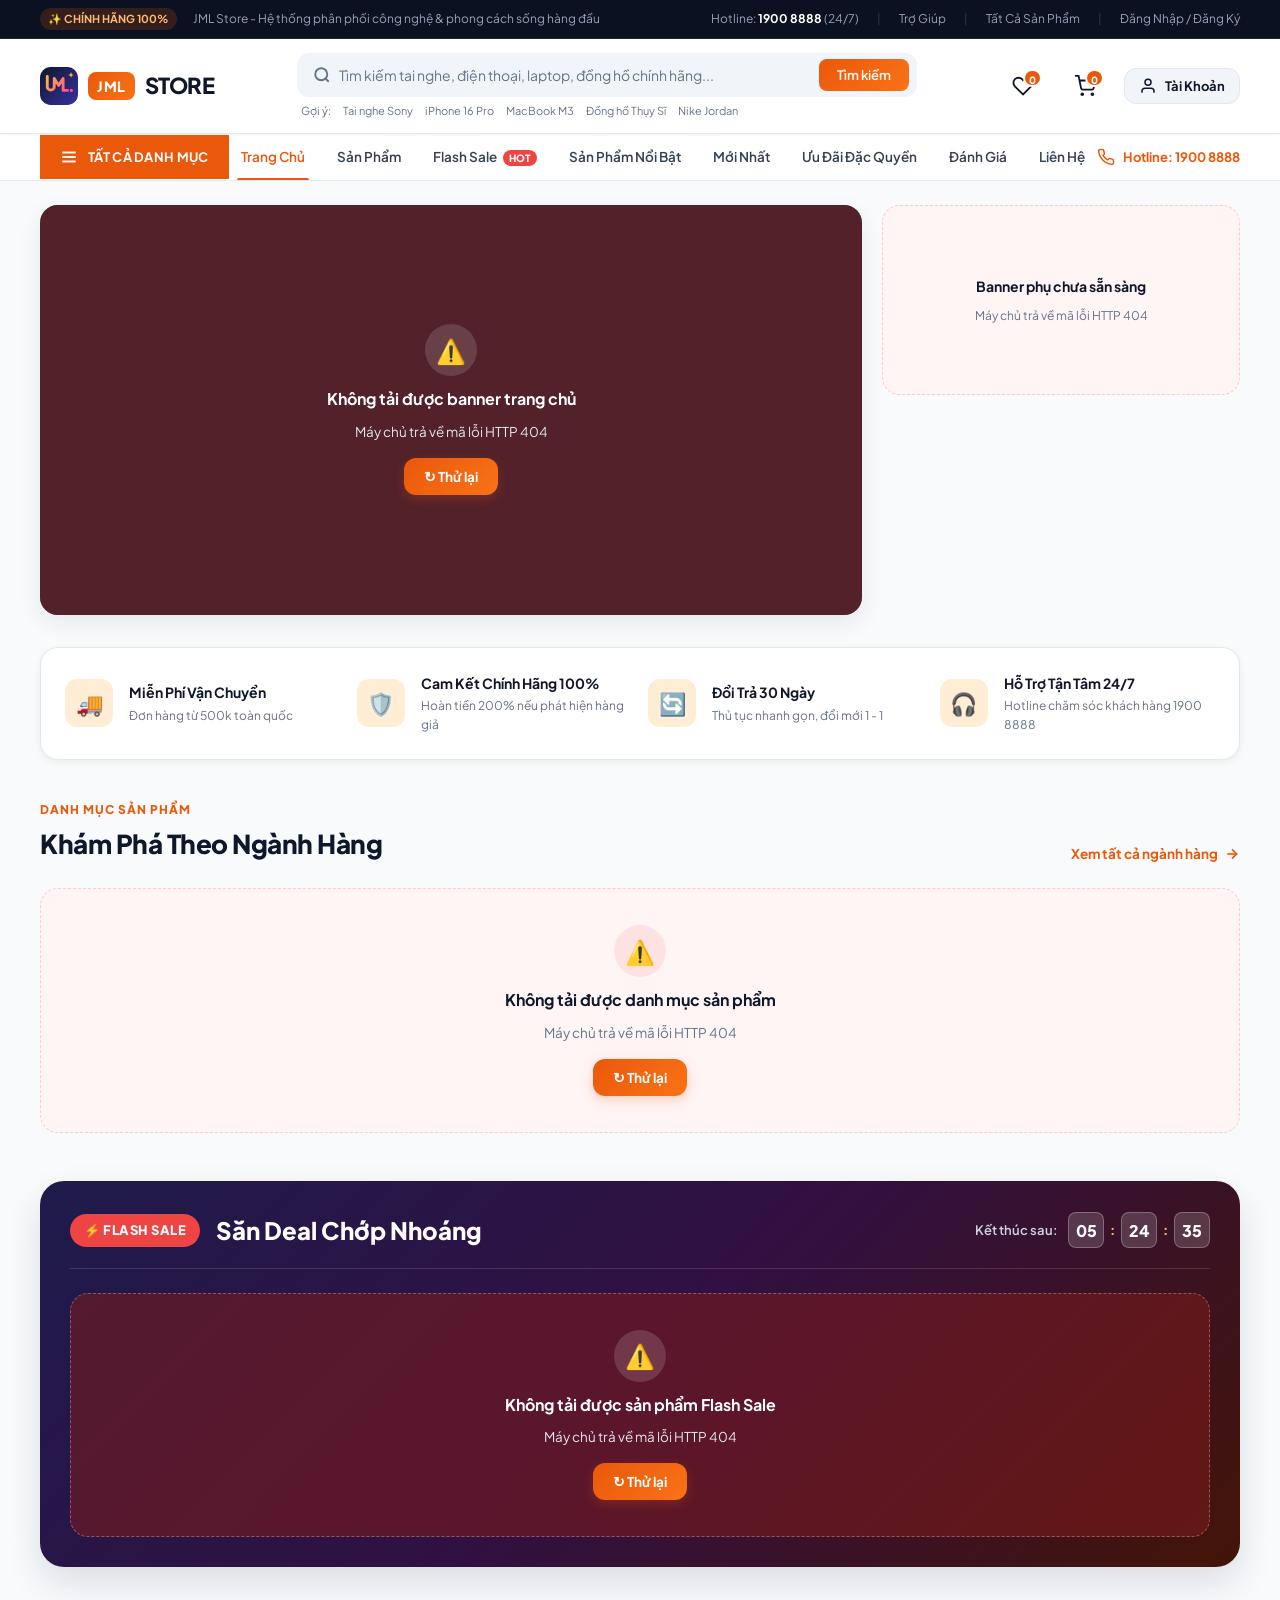
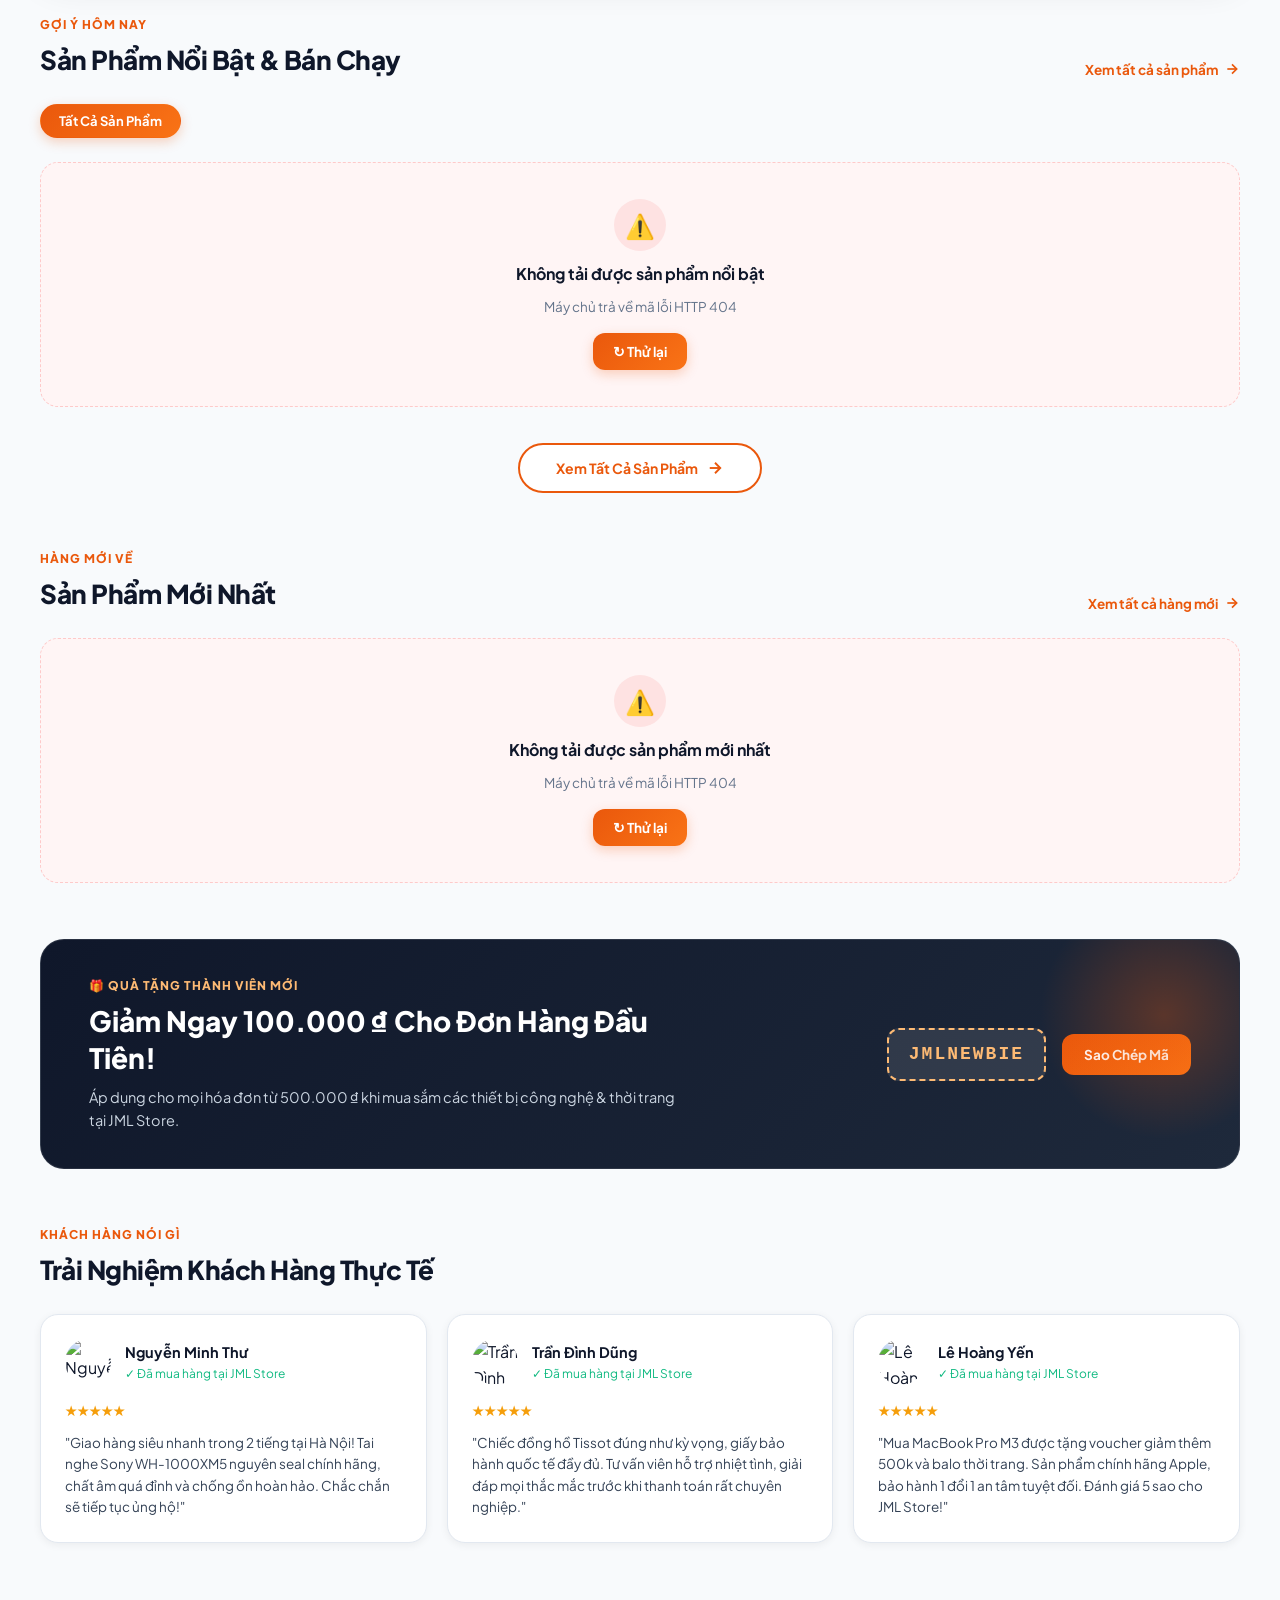
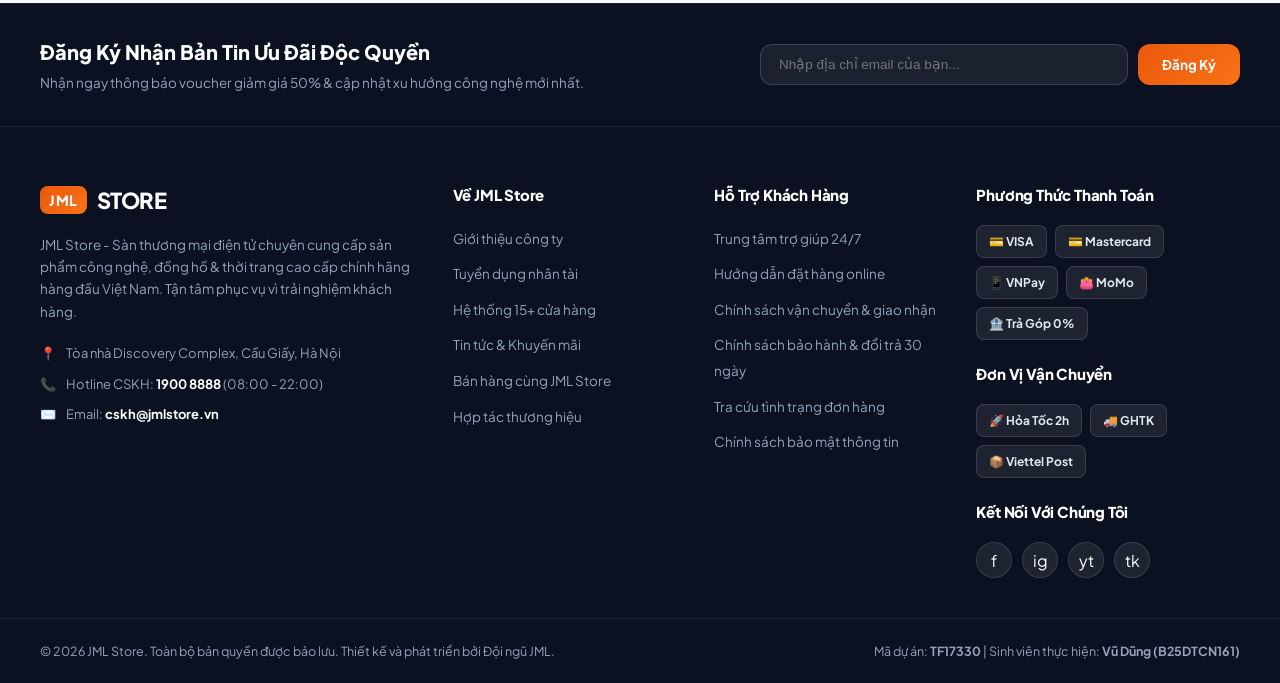
==== commit d73c156f: "TF1745E: noi trang chu voi API va them trang thai dang tai, loi, rong" ====
--- a/frontend/buyer/index.html
+++ b/frontend/buyer/index.html
@@ -1814,6 +1814,149 @@
       }
 
       /* ==========================================================================
+         12B. TRẠNG THÁI ĐANG TẢI (SKELETON), LỖI (ERROR) & RỖNG (EMPTY) - TF1745E
+         ========================================================================== */
+      @keyframes jmlShimmer {
+        0% { background-position: 200% 0; }
+        100% { background-position: -200% 0; }
+      }
+
+      .skeleton-block {
+        background: linear-gradient(90deg, #f1f5f9 25%, #e2e8f0 50%, #f1f5f9 75%);
+        background-size: 200% 100%;
+        animation: jmlShimmer 1.4s infinite linear;
+        border-radius: 8px;
+      }
+
+      .skeleton-block.dark {
+        background: linear-gradient(90deg, rgba(255,255,255,0.08) 25%, rgba(255,255,255,0.18) 50%, rgba(255,255,255,0.08) 75%);
+        background-size: 200% 100%;
+      }
+
+      .skeleton-card {
+        background: #ffffff;
+        border: 1px solid var(--border);
+        border-radius: var(--radius-md);
+        padding: 14px;
+        display: flex;
+        flex-direction: column;
+        gap: 10px;
+      }
+
+      .skeleton-card.dark {
+        background: rgba(255, 255, 255, 0.08);
+        border-color: rgba(255, 255, 255, 0.14);
+      }
+
+      .section-state-box {
+        grid-column: 1 / -1;
+        width: 100%;
+        min-height: 220px;
+        border-radius: var(--radius-lg);
+        border: 1px dashed #cbd5e1;
+        background: #ffffff;
+        padding: 36px 24px;
+        display: flex;
+        flex-direction: column;
+        align-items: center;
+        justify-content: center;
+        text-align: center;
+        gap: 10px;
+      }
+
+      .section-state-box.is-dark {
+        background: rgba(15, 23, 42, 0.65);
+        border-color: rgba(255, 255, 255, 0.25);
+        color: #f8fafc;
+        height: 100%;
+      }
+
+      .section-state-box.is-error {
+        border-color: #fecaca;
+        background: #fff5f5;
+      }
+
+      .section-state-box.is-dark.is-error {
+        background: rgba(127, 29, 29, 0.55);
+        border-color: rgba(254, 202, 202, 0.35);
+      }
+
+      .state-icon {
+        width: 52px;
+        height: 52px;
+        border-radius: 50%;
+        background: #f1f5f9;
+        display: flex;
+        align-items: center;
+        justify-content: center;
+        font-size: 24px;
+      }
+
+      .is-error .state-icon {
+        background: #fee2e2;
+      }
+
+      .is-dark .state-icon {
+        background: rgba(255, 255, 255, 0.14);
+      }
+
+      .state-title {
+        font-size: 16px;
+        font-weight: 700;
+        color: var(--secondary);
+      }
+
+      .is-dark .state-title {
+        color: #ffffff;
+      }
+
+      .state-desc {
+        font-size: 13.5px;
+        color: var(--text-muted);
+        max-width: 460px;
+        line-height: 1.5;
+      }
+
+      .is-dark .state-desc {
+        color: #e2e8f0;
+      }
+
+      .btn-retry {
+        margin-top: 6px;
+        padding: 10px 20px;
+        border-radius: var(--radius-md);
+        background: var(--primary-gradient);
+        color: #ffffff;
+        font-size: 13.5px;
+        font-weight: 700;
+        display: inline-flex;
+        align-items: center;
+        gap: 6px;
+        cursor: pointer;
+        border: none;
+        box-shadow: 0 4px 12px rgba(234, 88, 12, 0.25);
+        transition: var(--transition);
+      }
+
+      .btn-retry:hover {
+        transform: translateY(-1px);
+        box-shadow: 0 6px 16px rgba(234, 88, 12, 0.35);
+      }
+
+      .spinner-ring {
+        width: 34px;
+        height: 34px;
+        border: 3px solid rgba(255, 255, 255, 0.25);
+        border-top-color: var(--primary);
+        border-radius: 50%;
+        animation: jmlSpin 0.8s linear infinite;
+      }
+
+      @keyframes jmlSpin {
+        to { transform: rotate(360deg); }
+      }
+
+      /* ==========================================================================
          13. RESPONSIVE DESIGN (MEDIA QUERIES)
          ========================================================================== */
       @media (max-width: 1024px) {
@@ -1957,6 +2100,7 @@
           <li><a href="products.html">Sản Phẩm</a></li>
           <li><a href="#flash-sale">Flash Sale <span class="nav-hot-badge">HOT</span></a></li>
           <li><a href="#featured">Sản Phẩm Nổi Bật</a></li>
+          <li><a href="#latest">Mới Nhất</a></li>
           <li><a href="#promo">Ưu Đãi Đặc Quyền</a></li>
           <li><a href="#reviews">Đánh Giá</a></li>
           <li><a href="#footer">Liên Hệ</a></li>
@@ -1978,120 +2122,36 @@
            ==================================================================== -->
       <section class="hero-section">
         <div class="hero-grid">
-          <!-- Main Interactive Carousel Slider -->
+          <!-- Main Interactive Carousel Slider (Nạp từ API /api/homepage/banners) -->
           <div class="main-slider" id="mainSlider">
-            <!-- Slide 1: Audio & Tech -->
-            <div class="slide slide-1 active">
-              <div class="slide-content">
-                <span class="slide-tag">🔥 SIÊU SALE CÔNG NGHỆ 2026</span>
-                <h1 class="slide-title">Trải Nghiệm Đỉnh Cao Âm Thanh Studio</h1>
-                <p class="slide-desc">
-                  Thưởng thức âm thanh chuẩn Hi-Res Audio với tai nghe chống ồn chủ động cao cấp. Giảm ngay 35% duy nhất tuần này!
-                </p>
-                <div class="slide-actions">
-                  <a href="#featured" class="btn-hero-primary">
-                    Khám Phá Ngay
-                    <svg width="18" height="18" viewBox="0 0 24 24" fill="none" stroke="currentColor" stroke-width="2.5">
-                      <line x1="5" y1="12" x2="19" y2="12"></line>
-                      <polyline points="12 5 19 12 12 19"></polyline>
-                    </svg>
-                  </a>
-                  <a href="products.html" class="btn-hero-outline">Xem Danh Mục</a>
-                </div>
+            <div id="bannerSlidesContainer" style="position: relative; width: 100%; height: 100%;">
+              <div class="section-state-box is-dark is-loading" style="border-radius: 0; border: none;">
+                <div class="spinner-ring"></div>
+                <div class="state-title">Đang tải banner trang chủ...</div>
+                <div class="state-desc">Đang kết nối máy chủ để lấy các chương trình ưu đãi mới nhất.</div>
               </div>
             </div>
 
-            <!-- Slide 2: Luxury Watches -->
-            <div class="slide slide-2">
-              <div class="slide-content">
-                <span class="slide-tag">⌚ ĐỒNG HỒ TINH HOA THỤY SĨ</span>
-                <h2 class="slide-title">Khẳng Định Đẳng Cấp & Thời Khắc Sang Trọng</h2>
-                <p class="slide-desc">
-                  Bộ sưu tập đồng hồ cơ Automatic Chronograph phiên bản giới hạn. Kính Sapphire chống trầy, bảo hành quốc tế 5 năm.
-                </p>
-                <div class="slide-actions">
-                  <a href="#featured" class="btn-hero-primary">
-                    Xem Bộ Sưu Tập
-                    <svg width="18" height="18" viewBox="0 0 24 24" fill="none" stroke="currentColor" stroke-width="2.5">
-                      <line x1="5" y1="12" x2="19" y2="12"></line>
-                      <polyline points="12 5 19 12 12 19"></polyline>
-                    </svg>
-                  </a>
-                  <a href="products.html" class="btn-hero-outline">Tìm Hiểu Thêm</a>
-                </div>
-              </div>
-            </div>
-
-            <!-- Slide 3: Fashion -->
-            <div class="slide slide-3">
-              <div class="slide-content">
-                <span class="slide-tag">✨ TUẦN LỄ THỜI TRANG 2026</span>
-                <h2 class="slide-title">Phong Cách Thời Thượng Dẫn Đầu Xu Hướng</h2>
-                <p class="slide-desc">
-                  Áo măng tô dạ lông cừu, vest may đo và phụ kiện da cao cấp phong cách châu Âu. Ưu đãi độc quyền giảm tới 40%!
-                </p>
-                <div class="slide-actions">
-                  <a href="#featured" class="btn-hero-primary">
-                    Săn Deal Ngay
-                    <svg width="18" height="18" viewBox="0 0 24 24" fill="none" stroke="currentColor" stroke-width="2.5">
-                      <line x1="5" y1="12" x2="19" y2="12"></line>
-                      <polyline points="12 5 19 12 12 19"></polyline>
-                    </svg>
-                  </a>
-                  <a href="products.html" class="btn-hero-outline">Xem Tất Cả</a>
-                </div>
-              </div>
-            </div>
-
             <!-- Slider Navigation Buttons -->
-            <button class="slider-btn slider-prev" onclick="changeSlide(-1)" aria-label="Slide trước">
+            <button class="slider-btn slider-prev" id="sliderPrevBtn" onclick="changeSlide(-1)" aria-label="Slide trước" style="display: none;">
               <svg width="20" height="20" viewBox="0 0 24 24" fill="none" stroke="currentColor" stroke-width="2.5">
                 <polyline points="15 18 9 12 15 6"></polyline>
               </svg>
             </button>
-            <button class="slider-btn slider-next" onclick="changeSlide(1)" aria-label="Slide tiếp theo">
+            <button class="slider-btn slider-next" id="sliderNextBtn" onclick="changeSlide(1)" aria-label="Slide tiếp theo" style="display: none;">
               <svg width="20" height="20" viewBox="0 0 24 24" fill="none" stroke="currentColor" stroke-width="2.5">
                 <polyline points="9 18 15 12 9 6"></polyline>
               </svg>
             </button>
 
             <!-- Slider Indicators -->
-            <div class="slider-dots" id="sliderDots">
-              <div class="slider-dot active" onclick="setSlide(0)"></div>
-              <div class="slider-dot" onclick="setSlide(1)"></div>
-              <div class="slider-dot" onclick="setSlide(2)"></div>
-            </div>
+            <div class="slider-dots" id="sliderDots"></div>
           </div>
 
-          <!-- 2 Sub-Banners -->
-          <div class="side-banners">
-            <div class="side-banner-card side-banner-1">
-              <div class="side-banner-content">
-                <span class="side-banner-tag">BST SNEAKER RETRO</span>
-                <h3 class="side-banner-title">Phong Cách Đường Phố Đột Phá</h3>
-                <a href="products.html" class="side-banner-link">
-                  Khám phá ngay
-                  <svg width="16" height="16" viewBox="0 0 24 24" fill="none" stroke="currentColor" stroke-width="2.5">
-                    <line x1="5" y1="12" x2="19" y2="12"></line>
-                    <polyline points="12 5 19 12 12 19"></polyline>
-                  </svg>
-                </a>
-              </div>
-            </div>
-
-            <div class="side-banner-card side-banner-2">
-              <div class="side-banner-content">
-                <span class="side-banner-tag">PHỤ KIỆN DA THỦ CÔNG</span>
-                <h3 class="side-banner-title">Túi Xách & Ví Da Thật Nhập Khẩu</h3>
-                <a href="products.html" class="side-banner-link">
-                  Xem bộ sưu tập
-                  <svg width="16" height="16" viewBox="0 0 24 24" fill="none" stroke="currentColor" stroke-width="2.5">
-                    <line x1="5" y1="12" x2="19" y2="12"></line>
-                    <polyline points="12 5 19 12 12 19"></polyline>
-                  </svg>
-                </a>
-              </div>
-            </div>
+          <!-- 2 Sub-Banners (Nạp động từ API banner) -->
+          <div class="side-banners" id="sideBannersContainer">
+            <div class="side-banner-card skeleton-block" style="background-image: none; min-height: 190px;"></div>
+            <div class="side-banner-card skeleton-block" style="background-image: none; min-height: 190px;"></div>
           </div>
         </div>
       </section>
@@ -2150,63 +2210,7 @@
           </a>
         </div>
 
-        <div class="category-grid">
-          <!-- Category 1 -->
-          <div class="category-card" onclick="filterByCategory('audio')">
-            <div class="category-icon-wrapper">🎧</div>
-            <h3 class="category-name">Thiết Bị Âm Thanh</h3>
-            <span class="category-count">128+ sản phẩm</span>
-          </div>
-
-          <!-- Category 2 -->
-          <div class="category-card" onclick="filterByCategory('watch')">
-            <div class="category-icon-wrapper">⌚</div>
-            <h3 class="category-name">Đồng Hồ Hiệu</h3>
-            <span class="category-count">94+ sản phẩm</span>
-          </div>
-
-          <!-- Category 3 -->
-          <div class="category-card" onclick="filterByCategory('phone')">
-            <div class="category-icon-wrapper">📱</div>
-            <h3 class="category-name">Điện Thoại & Tablet</h3>
-            <span class="category-count">186+ sản phẩm</span>
-          </div>
-
-          <!-- Category 4 -->
-          <div class="category-card" onclick="filterByCategory('laptop')">
-            <div class="category-icon-wrapper">💻</div>
-            <h3 class="category-name">Laptop Siêu Mỏng</h3>
-            <span class="category-count">75+ sản phẩm</span>
-          </div>
-
-          <!-- Category 5 -->
-          <div class="category-card" onclick="filterByCategory('fashion-men')">
-            <div class="category-icon-wrapper">👔</div>
-            <h3 class="category-name">Thời Trang Nam</h3>
-            <span class="category-count">210+ sản phẩm</span>
-          </div>
-
-          <!-- Category 6 -->
-          <div class="category-card" onclick="filterByCategory('fashion-women')">
-            <div class="category-icon-wrapper">👗</div>
-            <h3 class="category-name">Thời Trang Nữ</h3>
-            <span class="category-count">315+ sản phẩm</span>
-          </div>
-
-          <!-- Category 7 -->
-          <div class="category-card" onclick="filterByCategory('shoes')">
-            <div class="category-icon-wrapper">👟</div>
-            <h3 class="category-name">Giày & Sneaker</h3>
-            <span class="category-count">142+ sản phẩm</span>
-          </div>
-
-          <!-- Category 8 -->
-          <div class="category-card" onclick="filterByCategory('bags')">
-            <div class="category-icon-wrapper">👜</div>
-            <h3 class="category-name">Túi Xách & Đồ Da</h3>
-            <span class="category-count">98+ sản phẩm</span>
-          </div>
-        </div>
+        <div class="category-grid" id="categoryGrid"></div>
       </section>
 
       <!-- ====================================================================
@@ -2230,95 +2234,7 @@
           </div>
         </div>
 
-        <div class="flash-grid">
-          <!-- Flash Item 1 -->
-          <div class="flash-card">
-            <div class="flash-img-box">
-              <img src="https://images.unsplash.com/photo-1505740420928-5e560c06d30e?auto=format&fit=crop&w=600&q=80" alt="Sony WH-1000XM5" />
-              <span class="discount-ribbon">-22%</span>
-            </div>
-            <h3 class="flash-prod-title">Tai Nghe Chống Ồn Không Dây Sony WH-1000XM5</h3>
-            <div class="flash-price-row">
-              <span class="current-price">6.990.000 ₫</span>
-              <span class="old-price">8.990.000 ₫</span>
-            </div>
-            <div class="deal-progress-box">
-              <div class="progress-track">
-                <div class="progress-bar" style="width: 82%;"></div>
-              </div>
-              <div class="deal-sold-text">
-                <span>🔥 Đã bán 82/100</span>
-                <span>Chỉ còn 18 cái</span>
-              </div>
-            </div>
-          </div>
-
-          <!-- Flash Item 2 -->
-          <div class="flash-card">
-            <div class="flash-img-box">
-              <img src="https://images.unsplash.com/photo-1523275335684-37898b6baf30?auto=format&fit=crop&w=600&q=80" alt="Apple Watch Ultra" />
-              <span class="discount-ribbon">-18%</span>
-            </div>
-            <h3 class="flash-prod-title">Đồng Hồ Thông Minh Apple Watch Ultra 2 Titanium 49mm</h3>
-            <div class="flash-price-row">
-              <span class="current-price">18.490.000 ₫</span>
-              <span class="old-price">22.490.000 ₫</span>
-            </div>
-            <div class="deal-progress-box">
-              <div class="progress-track">
-                <div class="progress-bar" style="width: 65%;"></div>
-              </div>
-              <div class="deal-sold-text">
-                <span>🔥 Đã bán 65/100</span>
-                <span>Chỉ còn 35 cái</span>
-              </div>
-            </div>
-          </div>
-
-          <!-- Flash Item 3 -->
-          <div class="flash-card">
-            <div class="flash-img-box">
-              <img src="https://images.unsplash.com/photo-1545454675-3531b543be5d?auto=format&fit=crop&w=600&q=80" alt="Marshall Stanmore III" />
-              <span class="discount-ribbon">-25%</span>
-            </div>
-            <h3 class="flash-prod-title">Loa Bluetooth Cao Cấp Marshall Stanmore III Chính Hãng</h3>
-            <div class="flash-price-row">
-              <span class="current-price">7.890.000 ₫</span>
-              <span class="old-price">10.490.000 ₫</span>
-            </div>
-            <div class="deal-progress-box">
-              <div class="progress-track">
-                <div class="progress-bar" style="width: 90%;"></div>
-              </div>
-              <div class="deal-sold-text">
-                <span>🔥 Đã bán 90/100</span>
-                <span>Sắp cháy hàng</span>
-              </div>
-            </div>
-          </div>
-
-          <!-- Flash Item 4 -->
-          <div class="flash-card">
-            <div class="flash-img-box">
-              <img src="https://images.unsplash.com/photo-1552346154-21d32810aba3?auto=format&fit=crop&w=600&q=80" alt="Nike Jordan 1" />
-              <span class="discount-ribbon">-30%</span>
-            </div>
-            <h3 class="flash-prod-title">Giày Thể Thao Sneaker Nike Air Jordan 1 Retro High OG</h3>
-            <div class="flash-price-row">
-              <span class="current-price">3.490.000 ₫</span>
-              <span class="old-price">4.990.000 ₫</span>
-            </div>
-            <div class="deal-progress-box">
-              <div class="progress-track">
-                <div class="progress-bar" style="width: 74%;"></div>
-              </div>
-              <div class="deal-sold-text">
-                <span>🔥 Đã bán 74/100</span>
-                <span>Chỉ còn 26 đôi</span>
-              </div>
-            </div>
-          </div>
-        </div>
+        <div class="flash-grid" id="flashGrid"></div>
       </section>
 
       <!-- ====================================================================
@@ -2339,417 +2255,45 @@
           </a>
         </div>
 
-        <!-- Filter Category Tabs -->
-        <div class="filter-tabs">
+        <!-- Filter Category Tabs (Nạp động từ API danh mục) -->
+        <div class="filter-tabs" id="featuredFilterTabs">
           <button class="tab-btn active" onclick="filterTab('all', this)">Tất Cả Sản Phẩm</button>
-          <button class="tab-btn" onclick="filterTab('tech', this)">💻 Thiết Bị Số &amp; PC</button>
-          <button class="tab-btn" onclick="filterTab('audio', this)">🎧 Âm Thanh Hi-End</button>
-          <button class="tab-btn" onclick="filterTab('watch', this)">⌚ Đồng Hồ Cao Cấp</button>
-          <button class="tab-btn" onclick="filterTab('fashion', this)">👔 Thời Trang &amp; Đồ Da</button>
         </div>
 
-        <!-- The Responsive Grid of 8 Featured Products with Mock Data -->
-        <div class="products-grid" id="productsGrid">
-          <!-- Product 1 -->
-          <article class="product-card" data-category="tech">
-            <div class="product-thumb">
-              <img src="https://images.unsplash.com/photo-1517336714731-489689fd1ca8?auto=format&fit=crop&w=600&q=80" alt="MacBook Pro M3" />
-              <div class="badge-group">
-                <span class="prod-badge badge-hot">HOT</span>
-                <span class="prod-badge badge-discount">-10%</span>
-              </div>
-              <button class="btn-wishlist" onclick="toggleWishlist(this)" title="Yêu thích">
-                <svg width="18" height="18" viewBox="0 0 24 24" fill="none" stroke="currentColor" stroke-width="2">
-                  <path d="M20.84 4.61a5.5 5.5 0 0 0-7.78 0L12 5.67l-1.06-1.06a5.5 5.5 0 0 0-7.78 7.78l1.06 1.06L12 21.23l7.78-7.78 1.06-1.06a5.5 5.5 0 0 0 0-7.78z"></path>
-                </svg>
-              </button>
-            </div>
-            <div class="product-body">
-              <div class="product-meta">
-                <span class="product-category">Apple Official</span>
-                <span>Đã bán 320+</span>
-              </div>
-              <h3 class="product-title">
-                <a href="products.html">Laptop Apple MacBook Pro 14 inch M3 Pro (18GB / 512GB SSD) Space Black</a>
-              </h3>
-              <div class="product-rating">
-                <span class="stars">★★★★★</span>
-                <span class="rating-count">5.0 (185)</span>
-              </div>
-              <div class="product-pricing">
-                <span class="current-price">48.990.000 ₫</span>
-                <span class="old-price">54.990.000 ₫</span>
-              </div>
-              <div class="product-actions">
-                <button class="btn-add-cart" onclick="addToCart('Laptop Apple MacBook Pro 14 M3 Pro', '48.990.000 ₫')">
-                  <svg width="16" height="16" viewBox="0 0 24 24" fill="none" stroke="currentColor" stroke-width="2">
-                    <circle cx="9" cy="21" r="1"></circle>
-                    <circle cx="20" cy="21" r="1"></circle>
-                    <path d="M1 1h4l2.68 13.39a2 2 0 0 0 2 1.61h9.72a2 2 0 0 0 2-1.61L23 6H6"></path>
-                  </svg>
-                  Thêm vào giỏ
-                </button>
-                <button class="btn-quick-view" onclick="quickView('Laptop Apple MacBook Pro 14 M3 Pro', '48.990.000 ₫', 'https://images.unsplash.com/photo-1517336714731-489689fd1ca8?auto=format&fit=crop&w=600&q=80', 'Apple M3 Pro 11-core CPU, 14-core GPU, màn hình Liquid Retina XDR 120Hz siêu nét.')" title="Xem nhanh">
-                  <svg width="16" height="16" viewBox="0 0 24 24" fill="none" stroke="currentColor" stroke-width="2">
-                    <path d="M1 12s4-8 11-8 11 8 11 8-4 8-11 8-11-8-11-8z"></path>
-                    <circle cx="12" cy="12" r="3"></circle>
-                  </svg>
-                </button>
-              </div>
-            </div>
-          </article>
-
-          <!-- Product 2 -->
-          <article class="product-card" data-category="audio">
-            <div class="product-thumb">
-              <img src="https://images.unsplash.com/photo-1546435770-a3e426bf472b?auto=format&fit=crop&w=600&q=80" alt="AirPods Max" />
-              <div class="badge-group">
-                <span class="prod-badge badge-new">MỚI</span>
-                <span class="prod-badge badge-discount">-12%</span>
-              </div>
-              <button class="btn-wishlist" onclick="toggleWishlist(this)" title="Yêu thích">
-                <svg width="18" height="18" viewBox="0 0 24 24" fill="none" stroke="currentColor" stroke-width="2">
-                  <path d="M20.84 4.61a5.5 5.5 0 0 0-7.78 0L12 5.67l-1.06-1.06a5.5 5.5 0 0 0-7.78 7.78l1.06 1.06L12 21.23l7.78-7.78 1.06-1.06a5.5 5.5 0 0 0 0-7.78z"></path>
-                </svg>
-              </button>
-            </div>
-            <div class="product-body">
-              <div class="product-meta">
-                <span class="product-category">Apple Sound</span>
-                <span>Đã bán 450+</span>
-              </div>
-              <h3 class="product-title">
-                <a href="products.html">Tai Nghe Chụp Tai Apple AirPods Max 2024 Cổng Sạc Type-C Midnight</a>
-              </h3>
-              <div class="product-rating">
-                <span class="stars">★★★★★</span>
-                <span class="rating-count">4.9 (214)</span>
-              </div>
-              <div class="product-pricing">
-                <span class="current-price">12.890.000 ₫</span>
-                <span class="old-price">14.690.000 ₫</span>
-              </div>
-              <div class="product-actions">
-                <button class="btn-add-cart" onclick="addToCart('Tai Nghe Apple AirPods Max 2024 Type-C', '12.890.000 ₫')">
-                  <svg width="16" height="16" viewBox="0 0 24 24" fill="none" stroke="currentColor" stroke-width="2">
-                    <circle cx="9" cy="21" r="1"></circle>
-                    <circle cx="20" cy="21" r="1"></circle>
-                    <path d="M1 1h4l2.68 13.39a2 2 0 0 0 2 1.61h9.72a2 2 0 0 0 2-1.61L23 6H6"></path>
-                  </svg>
-                  Thêm vào giỏ
-                </button>
-                <button class="btn-quick-view" onclick="quickView('Tai Nghe Apple AirPods Max 2024 Type-C', '12.890.000 ₫', 'https://images.unsplash.com/photo-1546435770-a3e426bf472b?auto=format&fit=crop&w=600&q=80', 'Công nghệ chống ồn ANC chủ động thông minh, âm thanh vòm Spatial Audio với tính năng theo dõi đầu sống động.')" title="Xem nhanh">
-                  <svg width="16" height="16" viewBox="0 0 24 24" fill="none" stroke="currentColor" stroke-width="2">
-                    <path d="M1 12s4-8 11-8 11 8 11 8-4 8-11 8-11-8-11-8z"></path>
-                    <circle cx="12" cy="12" r="3"></circle>
-                  </svg>
-                </button>
-              </div>
-            </div>
-          </article>
-
-          <!-- Product 3 -->
-          <article class="product-card" data-category="watch">
-            <div class="product-thumb">
-              <img src="https://images.unsplash.com/photo-1522335789203-aabd1fc54bc9?auto=format&fit=crop&w=600&q=80" alt="Tissot Watch" />
-              <div class="badge-group">
-                <span class="prod-badge badge-discount">-15%</span>
-              </div>
-              <button class="btn-wishlist" onclick="toggleWishlist(this)" title="Yêu thích">
-                <svg width="18" height="18" viewBox="0 0 24 24" fill="none" stroke="currentColor" stroke-width="2">
-                  <path d="M20.84 4.61a5.5 5.5 0 0 0-7.78 0L12 5.67l-1.06-1.06a5.5 5.5 0 0 0-7.78 7.78l1.06 1.06L12 21.23l7.78-7.78 1.06-1.06a5.5 5.5 0 0 0 0-7.78z"></path>
-                </svg>
-              </button>
-            </div>
-            <div class="product-body">
-              <div class="product-meta">
-                <span class="product-category">Tissot Swiss</span>
-                <span>Đã bán 110+</span>
-              </div>
-              <h3 class="product-title">
-                <a href="products.html">Đồng Hồ Cơ Nam Tissot Le Locle Powermatic 80 Dây Kim Loại Bạc Thụy Sĩ</a>
-              </h3>
-              <div class="product-rating">
-                <span class="stars">★★★★★</span>
-                <span class="rating-count">4.8 (89)</span>
-              </div>
-              <div class="product-pricing">
-                <span class="current-price">14.850.000 ₫</span>
-                <span class="old-price">17.500.000 ₫</span>
-              </div>
-              <div class="product-actions">
-                <button class="btn-add-cart" onclick="addToCart('Đồng Hồ Nam Tissot Le Locle Powermatic 80', '14.850.000 ₫')">
-                  <svg width="16" height="16" viewBox="0 0 24 24" fill="none" stroke="currentColor" stroke-width="2">
-                    <circle cx="9" cy="21" r="1"></circle>
-                    <circle cx="20" cy="21" r="1"></circle>
-                    <path d="M1 1h4l2.68 13.39a2 2 0 0 0 2 1.61h9.72a2 2 0 0 0 2-1.61L23 6H6"></path>
-                  </svg>
-                  Thêm vào giỏ
-                </button>
-                <button class="btn-quick-view" onclick="quickView('Đồng Hồ Nam Tissot Le Locle Powermatic 80', '14.850.000 ₫', 'https://images.unsplash.com/photo-1522335789203-aabd1fc54bc9?auto=format&fit=crop&w=600&q=80', 'Bộ máy cơ Thụy Sĩ Powermatic 80 trữ cót lên đến 80 giờ liên tục, mặt số guilloche tinh xảo.')" title="Xem nhanh">
-                  <svg width="16" height="16" viewBox="0 0 24 24" fill="none" stroke="currentColor" stroke-width="2">
-                    <path d="M1 12s4-8 11-8 11 8 11 8-4 8-11 8-11-8-11-8z"></path>
-                    <circle cx="12" cy="12" r="3"></circle>
-                  </svg>
-                </button>
-              </div>
-            </div>
-          </article>
-
-          <!-- Product 4 -->
-          <article class="product-card" data-category="tech">
-            <div class="product-thumb">
-              <img src="https://images.unsplash.com/photo-1695048133142-1a20484d2569?auto=format&fit=crop&w=600&q=80" alt="iPhone 16 Pro Max" />
-              <div class="badge-group">
-                <span class="prod-badge badge-hot">HOT</span>
-                <span class="prod-badge badge-discount">-8%</span>
-              </div>
-              <button class="btn-wishlist" onclick="toggleWishlist(this)" title="Yêu thích">
-                <svg width="18" height="18" viewBox="0 0 24 24" fill="none" stroke="currentColor" stroke-width="2">
-                  <path d="M20.84 4.61a5.5 5.5 0 0 0-7.78 0L12 5.67l-1.06-1.06a5.5 5.5 0 0 0-7.78 7.78l1.06 1.06L12 21.23l7.78-7.78 1.06-1.06a5.5 5.5 0 0 0 0-7.78z"></path>
-                </svg>
-              </button>
-            </div>
-            <div class="product-body">
-              <div class="product-meta">
-                <span class="product-category">Apple Mobile</span>
-                <span>Đã bán 780+</span>
-              </div>
-              <h3 class="product-title">
-                <a href="products.html">Điện Thoại Apple iPhone 16 Pro Max 256GB Titan Sa Mạc VN/A Chính Hãng</a>
-              </h3>
-              <div class="product-rating">
-                <span class="stars">★★★★★</span>
-                <span class="rating-count">5.0 (520)</span>
-              </div>
-              <div class="product-pricing">
-                <span class="current-price">34.490.000 ₫</span>
-                <span class="old-price">37.490.000 ₫</span>
-              </div>
-              <div class="product-actions">
-                <button class="btn-add-cart" onclick="addToCart('Điện Thoại Apple iPhone 16 Pro Max 256GB', '34.490.000 ₫')">
-                  <svg width="16" height="16" viewBox="0 0 24 24" fill="none" stroke="currentColor" stroke-width="2">
-                    <circle cx="9" cy="21" r="1"></circle>
-                    <circle cx="20" cy="21" r="1"></circle>
-                    <path d="M1 1h4l2.68 13.39a2 2 0 0 0 2 1.61h9.72a2 2 0 0 0 2-1.61L23 6H6"></path>
-                  </svg>
-                  Thêm vào giỏ
-                </button>
-                <button class="btn-quick-view" onclick="quickView('Apple iPhone 16 Pro Max 256GB Titan Sa Mạc', '34.490.000 ₫', 'https://images.unsplash.com/photo-1695048133142-1a20484d2569?auto=format&fit=crop&w=600&q=80', 'Khung viền Titanium cấp hàng không vũ trụ, chip A18 Pro mạnh mẽ vượt bậc, camera zoom quang học 5x sắc nét.')" title="Xem nhanh">
-                  <svg width="16" height="16" viewBox="0 0 24 24" fill="none" stroke="currentColor" stroke-width="2">
-                    <path d="M1 12s4-8 11-8 11 8 11 8-4 8-11 8-11-8-11-8z"></path>
-                    <circle cx="12" cy="12" r="3"></circle>
-                  </svg>
-                </button>
-              </div>
-            </div>
-          </article>
-
-          <!-- Product 5 -->
-          <article class="product-card" data-category="fashion">
-            <div class="product-thumb">
-              <img src="https://images.unsplash.com/photo-1548036328-c9fa89d128fa?auto=format&fit=crop&w=600&q=80" alt="Leather Bag" />
-              <div class="badge-group">
-                <span class="prod-badge badge-discount">-25%</span>
-              </div>
-              <button class="btn-wishlist" onclick="toggleWishlist(this)" title="Yêu thích">
-                <svg width="18" height="18" viewBox="0 0 24 24" fill="none" stroke="currentColor" stroke-width="2">
-                  <path d="M20.84 4.61a5.5 5.5 0 0 0-7.78 0L12 5.67l-1.06-1.06a5.5 5.5 0 0 0-7.78 7.78l1.06 1.06L12 21.23l7.78-7.78 1.06-1.06a5.5 5.5 0 0 0 0-7.78z"></path>
-                </svg>
-              </button>
-            </div>
-            <div class="product-body">
-              <div class="product-meta">
-                <span class="product-category">JML Leather</span>
-                <span>Đã bán 140+</span>
-              </div>
-              <h3 class="product-title">
-                <a href="products.html">Túi Xách Da Bò Sáp Thật Phong Cách Retro Cổ Điển Nhập Khẩu Italia</a>
-              </h3>
-              <div class="product-rating">
-                <span class="stars">★★★★★</span>
-                <span class="rating-count">4.9 (98)</span>
-              </div>
-              <div class="product-pricing">
-                <span class="current-price">2.450.000 ₫</span>
-                <span class="old-price">3.250.000 ₫</span>
-              </div>
-              <div class="product-actions">
-                <button class="btn-add-cart" onclick="addToCart('Túi Xách Da Bò Sáp Thật Retro JML', '2.450.000 ₫')">
-                  <svg width="16" height="16" viewBox="0 0 24 24" fill="none" stroke="currentColor" stroke-width="2">
-                    <circle cx="9" cy="21" r="1"></circle>
-                    <circle cx="20" cy="21" r="1"></circle>
-                    <path d="M1 1h4l2.68 13.39a2 2 0 0 0 2 1.61h9.72a2 2 0 0 0 2-1.61L23 6H6"></path>
-                  </svg>
-                  Thêm vào giỏ
-                </button>
-                <button class="btn-quick-view" onclick="quickView('Túi Xách Da Bò Sáp Thật Retro JML', '2.450.000 ₫', 'https://images.unsplash.com/photo-1548036328-c9fa89d128fa?auto=format&fit=crop&w=600&q=80', 'Gia công thủ công tỉ mỉ bằng chất liệu da bò sáp nguyên tấm, càng dùng da càng bóng và mềm mịn.')" title="Xem nhanh">
-                  <svg width="16" height="16" viewBox="0 0 24 24" fill="none" stroke="currentColor" stroke-width="2">
-                    <path d="M1 12s4-8 11-8 11 8 11 8-4 8-11 8-11-8-11-8z"></path>
-                    <circle cx="12" cy="12" r="3"></circle>
-                  </svg>
-                </button>
-              </div>
-            </div>
-          </article>
-
-          <!-- Product 6 -->
-          <article class="product-card" data-category="fashion">
-            <div class="product-thumb">
-              <img src="https://images.unsplash.com/photo-1539109136881-3be0616acf4b?auto=format&fit=crop&w=600&q=80" alt="Wool Coat" />
-              <div class="badge-group">
-                <span class="prod-badge badge-new">MỚI</span>
-                <span class="prod-badge badge-discount">-20%</span>
-              </div>
-              <button class="btn-wishlist" onclick="toggleWishlist(this)" title="Yêu thích">
-                <svg width="18" height="18" viewBox="0 0 24 24" fill="none" stroke="currentColor" stroke-width="2">
-                  <path d="M20.84 4.61a5.5 5.5 0 0 0-7.78 0L12 5.67l-1.06-1.06a5.5 5.5 0 0 0-7.78 7.78l1.06 1.06L12 21.23l7.78-7.78 1.06-1.06a5.5 5.5 0 0 0 0-7.78z"></path>
-                </svg>
-              </button>
-            </div>
-            <div class="product-body">
-              <div class="product-meta">
-                <span class="product-category">JML Fashion</span>
-                <span>Đã bán 230+</span>
-              </div>
-              <h3 class="product-title">
-                <a href="products.html">Áo Khoác Măng Tô Nam Dạ Wool Dáng Dài Cao Cấp Phong Cách Hàn Quốc</a>
-              </h3>
-              <div class="product-rating">
-                <span class="stars">★★★★★</span>
-                <span class="rating-count">4.8 (115)</span>
-              </div>
-              <div class="product-pricing">
-                <span class="current-price">2.850.000 ₫</span>
-                <span class="old-price">3.550.000 ₫</span>
-              </div>
-              <div class="product-actions">
-                <button class="btn-add-cart" onclick="addToCart('Áo Khoác Măng Tô Nam Dạ Wool Dáng Dài', '2.850.000 ₫')">
-                  <svg width="16" height="16" viewBox="0 0 24 24" fill="none" stroke="currentColor" stroke-width="2">
-                    <circle cx="9" cy="21" r="1"></circle>
-                    <circle cx="20" cy="21" r="1"></circle>
-                    <path d="M1 1h4l2.68 13.39a2 2 0 0 0 2 1.61h9.72a2 2 0 0 0 2-1.61L23 6H6"></path>
-                  </svg>
-                  Thêm vào giỏ
-                </button>
-                <button class="btn-quick-view" onclick="quickView('Áo Khoác Măng Tô Nam Dạ Wool Dáng Dài', '2.850.000 ₫', 'https://images.unsplash.com/photo-1539109136881-3be0616acf4b?auto=format&fit=crop&w=600&q=80', 'Chất liệu dạ lông cừu ép nhiệt dày dặn, giữ ấm vượt trội, phom dáng tôn vóc dáng chuẩn nam tính.')" title="Xem nhanh">
-                  <svg width="16" height="16" viewBox="0 0 24 24" fill="none" stroke="currentColor" stroke-width="2">
-                    <path d="M1 12s4-8 11-8 11 8 11 8-4 8-11 8-11-8-11-8z"></path>
-                    <circle cx="12" cy="12" r="3"></circle>
-                  </svg>
-                </button>
-              </div>
-            </div>
-          </article>
-
-          <!-- Product 7 -->
-          <article class="product-card" data-category="audio">
-            <div class="product-thumb">
-              <img src="https://images.unsplash.com/photo-1505740420928-5e560c06d30e?auto=format&fit=crop&w=600&q=80" alt="Sony Headphones" />
-              <div class="badge-group">
-                <span class="prod-badge badge-hot">HOT</span>
-                <span class="prod-badge badge-discount">-16%</span>
-              </div>
-              <button class="btn-wishlist" onclick="toggleWishlist(this)" title="Yêu thích">
-                <svg width="18" height="18" viewBox="0 0 24 24" fill="none" stroke="currentColor" stroke-width="2">
-                  <path d="M20.84 4.61a5.5 5.5 0 0 0-7.78 0L12 5.67l-1.06-1.06a5.5 5.5 0 0 0-7.78 7.78l1.06 1.06L12 21.23l7.78-7.78 1.06-1.06a5.5 5.5 0 0 0 0-7.78z"></path>
-                </svg>
-              </button>
-            </div>
-            <div class="product-body">
-              <div class="product-meta">
-                <span class="product-category">Sony Audio</span>
-                <span>Đã bán 590+</span>
-              </div>
-              <h3 class="product-title">
-                <a href="products.html">Tai Nghe Chống Ồn Cao Cấp Sony WH-1000XM4 Âm Bass Sâu Hi-Res</a>
-              </h3>
-              <div class="product-rating">
-                <span class="stars">★★★★★</span>
-                <span class="rating-count">4.9 (340)</span>
-              </div>
-              <div class="product-pricing">
-                <span class="current-price">5.490.000 ₫</span>
-                <span class="old-price">6.590.000 ₫</span>
-              </div>
-              <div class="product-actions">
-                <button class="btn-add-cart" onclick="addToCart('Tai Nghe Chống Ồn Sony WH-1000XM4', '5.490.000 ₫')">
-                  <svg width="16" height="16" viewBox="0 0 24 24" fill="none" stroke="currentColor" stroke-width="2">
-                    <circle cx="9" cy="21" r="1"></circle>
-                    <circle cx="20" cy="21" r="1"></circle>
-                    <path d="M1 1h4l2.68 13.39a2 2 0 0 0 2 1.61h9.72a2 2 0 0 0 2-1.61L23 6H6"></path>
-                  </svg>
-                  Thêm vào giỏ
-                </button>
-                <button class="btn-quick-view" onclick="quickView('Tai Nghe Chống Ồn Sony WH-1000XM4', '5.490.000 ₫', 'https://images.unsplash.com/photo-1505740420928-5e560c06d30e?auto=format&fit=crop&w=600&q=80', 'Pin sử dụng liên tục 30 giờ, chống ồn cá nhân hóa thông minh với vi xử lý HD QN1 chuyên biệt.')" title="Xem nhanh">
-                  <svg width="16" height="16" viewBox="0 0 24 24" fill="none" stroke="currentColor" stroke-width="2">
-                    <path d="M1 12s4-8 11-8 11 8 11 8-4 8-11 8-11-8-11-8z"></path>
-                    <circle cx="12" cy="12" r="3"></circle>
-                  </svg>
-                </button>
-              </div>
-            </div>
-          </article>
-
-          <!-- Product 8 -->
-          <article class="product-card" data-category="watch">
-            <div class="product-thumb">
-              <img src="https://images.unsplash.com/photo-1547996160-71dfabbce5fa?auto=format&fit=crop&w=600&q=80" alt="Seiko Presage" />
-              <div class="badge-group">
-                <span class="prod-badge badge-new">MỚI</span>
-              </div>
-              <button class="btn-wishlist" onclick="toggleWishlist(this)" title="Yêu thích">
-                <svg width="18" height="18" viewBox="0 0 24 24" fill="none" stroke="currentColor" stroke-width="2">
-                  <path d="M20.84 4.61a5.5 5.5 0 0 0-7.78 0L12 5.67l-1.06-1.06a5.5 5.5 0 0 0-7.78 7.78l1.06 1.06L12 21.23l7.78-7.78 1.06-1.06a5.5 5.5 0 0 0 0-7.78z"></path>
-                </svg>
-              </button>
-            </div>
-            <div class="product-body">
-              <div class="product-meta">
-                <span class="product-category">Seiko Japan</span>
-                <span>Đã bán 160+</span>
-              </div>
-              <h3 class="product-title">
-                <a href="products.html">Đồng Hồ Cơ Seiko Presage Cocktail Time Dây Da Nâu Sang Trọng</a>
-              </h3>
-              <div class="product-rating">
-                <span class="stars">★★★★★</span>
-                <span class="rating-count">4.8 (120)</span>
-              </div>
-              <div class="product-pricing">
-                <span class="current-price">9.800.000 ₫</span>
-                <span class="old-price">11.500.000 ₫</span>
-              </div>
-              <div class="product-actions">
-                <button class="btn-add-cart" onclick="addToCart('Đồng Hồ Cơ Seiko Presage Cocktail Time', '9.800.000 ₫')">
-                  <svg width="16" height="16" viewBox="0 0 24 24" fill="none" stroke="currentColor" stroke-width="2">
-                    <circle cx="9" cy="21" r="1"></circle>
-                    <circle cx="20" cy="21" r="1"></circle>
-                    <path d="M1 1h4l2.68 13.39a2 2 0 0 0 2 1.61h9.72a2 2 0 0 0 2-1.61L23 6H6"></path>
-                  </svg>
-                  Thêm vào giỏ
-                </button>
-                <button class="btn-quick-view" onclick="quickView('Đồng Hồ Cơ Seiko Presage Cocktail Time', '9.800.000 ₫', 'https://images.unsplash.com/photo-1547996160-71dfabbce5fa?auto=format&fit=crop&w=600&q=80', 'Mặt số vân tia hướng tâm lấy cảm hứng từ ly cocktail Blue Moon, kính vòm Hardlex đặc trưng của thương hiệu Seiko.')" title="Xem nhanh">
-                  <svg width="16" height="16" viewBox="0 0 24 24" fill="none" stroke="currentColor" stroke-width="2">
-                    <path d="M1 12s4-8 11-8 11 8 11 8-4 8-11 8-11-8-11-8z"></path>
-                    <circle cx="12" cy="12" r="3"></circle>
-                  </svg>
-                </button>
-              </div>
-            </div>
-          </article>
-        </div>
+        <!-- Lưới sản phẩm nổi bật (Nạp động từ API) -->
+        <div class="products-grid" id="productsGrid"></div>
 
         <!-- View More CTA -->
         <div class="view-more-box">
           <a href="products.html" class="btn-view-more">
-            <span>Xem Tất Cả 200+ Sản Phẩm</span>
+            <span>Xem Tất Cả Sản Phẩm</span>
             <svg width="18" height="18" viewBox="0 0 24 24" fill="none" stroke="currentColor" stroke-width="2.5">
               <line x1="5" y1="12" x2="19" y2="12"></line>
               <polyline points="12 5 19 12 12 19"></polyline>
             </svg>
           </a>
         </div>
+      </section>
+
+      <!-- ====================================================================
+           4. LƯỚI SẢN PHẨM MỚI NHẤT (LATEST PRODUCTS GRID - API /api/homepage)
+           ==================================================================== -->
+      <section id="latest" class="featured-section">
+        <div class="section-heading-row">
+          <div class="section-title-box">
+            <span class="section-badge">HÀNG MỚI VỀ</span>
+            <h2 class="section-title">Sản Phẩm Mới Nhất</h2>
+          </div>
+          <a href="products.html" class="section-view-all">
+            Xem tất cả hàng mới
+            <svg width="16" height="16" viewBox="0 0 24 24" fill="none" stroke="currentColor" stroke-width="2.5">
+              <line x1="5" y1="12" x2="19" y2="12"></line>
+              <polyline points="12 5 19 12 12 19"></polyline>
+            </svg>
+          </a>
+        </div>
+
+        <div class="products-grid" id="latestProductsGrid"></div>
       </section>
 
       <!-- ====================================================================
@@ -3012,24 +2556,726 @@
          JAVASCRIPT LOGIC & INTERACTIVITY
          ==================================================================== -->
     <script>
-      // 1. Interactive Slider Carousel
+      // ====================================================================
+      // 0. CẤU HÌNH API & STATE TRANG CHỦ (TF1745E)
+      // ====================================================================
+      const urlParams = new URLSearchParams(window.location.search);
+      const API_BASE_URL =
+        urlParams.get('api') ||
+        localStorage.getItem('JML_API_BASE_URL') ||
+        (window.location.hostname === '127.0.0.1' || window.location.hostname === 'localhost'
+          ? 'http://127.0.0.1:8000'
+          : '');
+
+      const FALLBACK_PRODUCT_IMG =
+        'https://images.unsplash.com/photo-1505740420928-5e560c06d30e?auto=format&fit=crop&w=600&q=80';
+      const FALLBACK_BANNER_IMG =
+        'https://images.unsplash.com/photo-1607082348824-0a96f2a4b9da?auto=format&fit=crop&w=1200&q=80';
+
+      let featuredProductsData = [];
+      let latestProductsData = [];
+      let flashProductsData = [];
+      let categoriesData = [];
+      let productLookupMap = {};
+      let activeFeaturedCategory = 'all';
+
+      function escapeHtml(str) {
+        return String(str ?? '')
+          .replace(/&/g, '&amp;')
+          .replace(/</g, '&lt;')
+          .replace(/>/g, '&gt;')
+          .replace(/"/g, '&quot;')
+          .replace(/'/g, '&#39;');
+      }
+
+      function formatPriceVND(value) {
+        const num = Number(value) || 0;
+        return num.toLocaleString('vi-VN') + ' ₫';
+      }
+
+      function normalizeProduct(raw) {
+        const images = Array.isArray(raw.images)
+          ? raw.images
+          : raw.image_url
+          ? [raw.image_url]
+          : raw.image
+          ? [raw.image]
+          : [];
+        return {
+          id: raw.id,
+          category: raw.category || 'other',
+          title: raw.title || 'Sản phẩm JML Store',
+          price: Number(raw.price) || 0,
+          originalPrice: Number(raw.originalPrice ?? raw.original_price ?? raw.price) || 0,
+          discount: raw.discount || '',
+          rating: Number(raw.rating ?? 5.0).toFixed(1),
+          sold: Number(raw.sold ?? raw.soldCount ?? 0),
+          totalStock: Number(raw.totalStock ?? raw.total_stock ?? 100),
+          image: images[0] || FALLBACK_PRODUCT_IMG,
+          exclusive: raw.exclusive || 'Chính Hãng',
+          shopName: raw.shopName || raw.shop_name || 'JML Official Store',
+          isFlashSale: Boolean(raw.isFlashSale ?? raw.is_flash_sale),
+          description:
+            raw.description ||
+            `Sản phẩm chính hãng phân phối bởi ${raw.shopName || raw.shop_name || 'JML Official Store'}. Bảo hành đầy đủ và hỗ trợ đổi trả trong 30 ngày.`,
+        };
+      }
+
+      function registerProducts(list) {
+        list.forEach((p) => {
+          if (p && p.id !== undefined && p.id !== null) {
+            productLookupMap[String(p.id)] = p;
+          }
+        });
+      }
+
+      async function fetchJsonWithTimeout(url, timeoutMs = 8000) {
+        const controller = new AbortController();
+        const timer = setTimeout(() => controller.abort(), timeoutMs);
+        try {
+          const response = await fetch(url, {
+            method: 'GET',
+            headers: { Accept: 'application/json' },
+            signal: controller.signal,
+          });
+          if (!response.ok) {
+            const err = new Error(`Máy chủ trả về mã lỗi HTTP ${response.status}`);
+            err.status = response.status;
+            throw err;
+          }
+          return await response.json();
+        } catch (err) {
+          if (err.name === 'AbortError') {
+            throw new Error('Kết nối API quá thời gian chờ (Timeout)');
+          }
+          throw err;
+        } finally {
+          clearTimeout(timer);
+        }
+      }
+
+      // ====================================================================
+      // 1. TRẠNG THÁI LOADING / ERROR / EMPTY CHO TỪNG KHU VỰC
+      // ====================================================================
+      function renderSectionLoading(section) {
+        if (section === 'banners') {
+          const slidesEl = document.getElementById('bannerSlidesContainer');
+          const dotsEl = document.getElementById('sliderDots');
+          const sideEl = document.getElementById('sideBannersContainer');
+          const prevBtn = document.getElementById('sliderPrevBtn');
+          const nextBtn = document.getElementById('sliderNextBtn');
+          if (prevBtn) prevBtn.style.display = 'none';
+          if (nextBtn) nextBtn.style.display = 'none';
+          if (dotsEl) dotsEl.innerHTML = '';
+          if (slidesEl) {
+            slidesEl.innerHTML = `
+              <div class="section-state-box is-dark is-loading" style="border-radius: 0; border: none;">
+                <div class="spinner-ring"></div>
+                <div class="state-title">Đang tải banner ưu đãi...</div>
+                <div class="state-desc">Vui lòng đợi trong giây lát.</div>
+              </div>`;
+          }
+          if (sideEl) {
+            sideEl.innerHTML = `
+              <div class="side-banner-card skeleton-block" style="background-image: none; min-height: 190px;"></div>
+              <div class="side-banner-card skeleton-block" style="background-image: none; min-height: 190px;"></div>`;
+          }
+          return;
+        }
+
+        if (section === 'categories') {
+          const grid = document.getElementById('categoryGrid');
+          if (!grid) return;
+          grid.innerHTML = Array.from({ length: 4 })
+            .map(
+              () => `
+              <div class="skeleton-card" style="align-items: center;">
+                <div class="skeleton-block" style="width: 60px; height: 60px; border-radius: 50%;"></div>
+                <div class="skeleton-block" style="width: 80%; height: 14px;"></div>
+                <div class="skeleton-block" style="width: 55%; height: 11px;"></div>
+              </div>`
+            )
+            .join('');
+          return;
+        }
+
+        if (section === 'flash') {
+          const grid = document.getElementById('flashGrid');
+          if (!grid) return;
+          grid.innerHTML = Array.from({ length: 4 })
+            .map(
+              () => `
+              <div class="skeleton-card dark">
+                <div class="skeleton-block dark" style="width: 100%; height: 170px;"></div>
+                <div class="skeleton-block dark" style="width: 90%; height: 16px;"></div>
+                <div class="skeleton-block dark" style="width: 60%; height: 16px;"></div>
+                <div class="skeleton-block dark" style="width: 100%; height: 8px; margin-top: 6px;"></div>
+              </div>`
+            )
+            .join('');
+          return;
+        }
+
+        const gridId = section === 'latest' ? 'latestProductsGrid' : 'productsGrid';
+        const grid = document.getElementById(gridId);
+        if (!grid) return;
+        grid.innerHTML = Array.from({ length: 4 })
+          .map(
+            () => `
+            <div class="skeleton-card">
+              <div class="skeleton-block" style="width: 100%; height: 200px;"></div>
+              <div class="skeleton-block" style="width: 45%; height: 12px;"></div>
+              <div class="skeleton-block" style="width: 95%; height: 16px;"></div>
+              <div class="skeleton-block" style="width: 65%; height: 16px;"></div>
+              <div class="skeleton-block" style="width: 100%; height: 36px; margin-top: 6px;"></div>
+            </div>`
+          )
+          .join('');
+      }
+
+      function renderSectionError(section, errorMsg) {
+        const safeMsg = escapeHtml(errorMsg || 'Không thể kết nối đến máy chủ API.');
+        if (section === 'banners') {
+          const slidesEl = document.getElementById('bannerSlidesContainer');
+          const sideEl = document.getElementById('sideBannersContainer');
+          const prevBtn = document.getElementById('sliderPrevBtn');
+          const nextBtn = document.getElementById('sliderNextBtn');
+          const dotsEl = document.getElementById('sliderDots');
+          if (prevBtn) prevBtn.style.display = 'none';
+          if (nextBtn) nextBtn.style.display = 'none';
+          if (dotsEl) dotsEl.innerHTML = '';
+          if (slidesEl) {
+            slidesEl.innerHTML = `
+              <div class="section-state-box is-dark is-error" style="border-radius: 0; border: none;">
+                <div class="state-icon">⚠️</div>
+                <div class="state-title">Không tải được banner trang chủ</div>
+                <div class="state-desc">${safeMsg}</div>
+                <button class="btn-retry" onclick="retrySection('banners')">↻ Thử lại</button>
+              </div>`;
+          }
+          if (sideEl) {
+            sideEl.innerHTML = `
+              <div class="section-state-box is-error" style="min-height: 190px; padding: 20px;">
+                <div class="state-title" style="font-size: 14px;">Banner phụ chưa sẵn sàng</div>
+                <div class="state-desc" style="font-size: 12px;">${safeMsg}</div>
+              </div>`;
+          }
+          return;
+        }
+
+        const map = {
+          categories: { id: 'categoryGrid', title: 'Không tải được danh mục sản phẩm', dark: false },
+          flash: { id: 'flashGrid', title: 'Không tải được sản phẩm Flash Sale', dark: true },
+          featured: { id: 'productsGrid', title: 'Không tải được sản phẩm nổi bật', dark: false },
+          latest: { id: 'latestProductsGrid', title: 'Không tải được sản phẩm mới nhất', dark: false },
+        };
+        const cfg = map[section];
+        const el = cfg && document.getElementById(cfg.id);
+        if (!el) return;
+        el.innerHTML = `
+          <div class="section-state-box ${cfg.dark ? 'is-dark' : ''} is-error">
+            <div class="state-icon">⚠️</div>
+            <div class="state-title">${cfg.title}</div>
+            <div class="state-desc">${safeMsg}</div>
+            <button class="btn-retry" onclick="retrySection('${section}')">↻ Thử lại</button>
+          </div>`;
+      }
+
+      function renderSectionEmpty(section, customTitle, customDesc) {
+        if (section === 'banners') {
+          const slidesEl = document.getElementById('bannerSlidesContainer');
+          const sideEl = document.getElementById('sideBannersContainer');
+          const prevBtn = document.getElementById('sliderPrevBtn');
+          const nextBtn = document.getElementById('sliderNextBtn');
+          const dotsEl = document.getElementById('sliderDots');
+          if (prevBtn) prevBtn.style.display = 'none';
+          if (nextBtn) nextBtn.style.display = 'none';
+          if (dotsEl) dotsEl.innerHTML = '';
+          if (slidesEl) {
+            slidesEl.innerHTML = `
+              <div class="section-state-box is-dark is-empty" style="border-radius: 0; border: none;">
+                <div class="state-icon">🖼️</div>
+                <div class="state-title">${escapeHtml(customTitle || 'Chưa có banner nào đang hoạt động')}</div>
+                <div class="state-desc">${escapeHtml(customDesc || 'Các chương trình khuyến mãi và banner nổi bật sẽ sớm được cập nhật.')}</div>
+              </div>`;
+          }
+          if (sideEl) {
+            sideEl.innerHTML = `
+              <div class="section-state-box is-empty" style="min-height: 190px; padding: 20px;">
+                <div class="state-icon" style="width: 40px; height: 40px; font-size: 18px;">📢</div>
+                <div class="state-title" style="font-size: 14px;">Chưa có banner phụ</div>
+              </div>`;
+          }
+          return;
+        }
+
+        const defaults = {
+          categories: {
+            id: 'categoryGrid',
+            icon: '🗂️',
+            title: 'Chưa có danh mục hiển thị',
+            desc: 'Hiện chưa có ngành hàng nào được kích hoạt trên trang chủ.',
+            dark: false,
+          },
+          flash: {
+            id: 'flashGrid',
+            icon: '⚡',
+            title: 'Chưa có deal Flash Sale',
+            desc: 'Hiện tại không có sản phẩm nào đang mở bán Flash Sale.',
+            dark: true,
+          },
+          featured: {
+            id: 'productsGrid',
+            icon: '🛍️',
+            title: 'Chưa có sản phẩm nổi bật',
+            desc: 'Danh sách sản phẩm nổi bật hiện đang trống.',
+            dark: false,
+          },
+          latest: {
+            id: 'latestProductsGrid',
+            icon: '✨',
+            title: 'Chưa có sản phẩm mới nhất',
+            desc: 'Hiện chưa có sản phẩm mới nào được đăng bán.',
+            dark: false,
+          },
+        };
+        const cfg = defaults[section];
+        const el = cfg && document.getElementById(cfg.id);
+        if (!el) return;
+        el.innerHTML = `
+          <div class="section-state-box ${cfg.dark ? 'is-dark' : ''} is-empty">
+            <div class="state-icon">${cfg.icon}</div>
+            <div class="state-title">${escapeHtml(customTitle || cfg.title)}</div>
+            <div class="state-desc">${escapeHtml(customDesc || cfg.desc)}</div>
+          </div>`;
+      }
+
+      // ====================================================================
+      // 2. RENDER DỮ LIỆU TỪ API VÀO TỪNG KHU VỰC
+      // ====================================================================
       let currentSlide = 0;
-      const slides = document.querySelectorAll('.slide');
-      const dots = document.querySelectorAll('.slider-dot');
       let slideTimer = null;
 
+      function renderBanners(banners) {
+        clearInterval(slideTimer);
+        const slidesEl = document.getElementById('bannerSlidesContainer');
+        const dotsEl = document.getElementById('sliderDots');
+        const sideEl = document.getElementById('sideBannersContainer');
+        const prevBtn = document.getElementById('sliderPrevBtn');
+        const nextBtn = document.getElementById('sliderNextBtn');
+
+        if (!Array.isArray(banners) || banners.length === 0) {
+          renderSectionEmpty('banners');
+          return;
+        }
+
+        const heroBanners = banners.slice(0, Math.max(1, banners.length - 2));
+        const subBanners = banners.length > 2 ? banners.slice(-2) : [];
+
+        if (slidesEl) {
+          slidesEl.innerHTML = heroBanners
+            .map((b, idx) => {
+              const title = escapeHtml(b.title || 'Ưu đãi JML Store');
+              const desc = escapeHtml(b.description || 'Khám phá ngay các sản phẩm chính hãng với giá ưu đãi nhất.');
+              const imgUrl = escapeHtml(b.imageUrl || b.image_url || FALLBACK_BANNER_IMG);
+              const linkUrl = escapeHtml(b.linkUrl || b.link_url || 'products.html');
+              const HeadingTag = idx === 0 ? 'h1' : 'h2';
+              return `
+                <div class="slide ${idx === 0 ? 'active' : ''}" style="background-image: url('${imgUrl}');">
+                  <div class="slide-content">
+                    <span class="slide-tag">✨ JML STORE BANNER #${idx + 1}</span>
+                    <${HeadingTag} class="slide-title">${title}</${HeadingTag}>
+                    <p class="slide-desc">${desc}</p>
+                    <div class="slide-actions">
+                      <a href="${linkUrl}" class="btn-hero-primary">
+                        Khám Phá Ngay
+                        <svg width="18" height="18" viewBox="0 0 24 24" fill="none" stroke="currentColor" stroke-width="2.5">
+                          <line x1="5" y1="12" x2="19" y2="12"></line>
+                          <polyline points="12 5 19 12 12 19"></polyline>
+                        </svg>
+                      </a>
+                      <a href="products.html" class="btn-hero-outline">Xem Danh Mục</a>
+                    </div>
+                  </div>
+                </div>`;
+            })
+            .join('');
+        }
+
+        const showControls = heroBanners.length > 1;
+        if (prevBtn) prevBtn.style.display = showControls ? 'flex' : 'none';
+        if (nextBtn) nextBtn.style.display = showControls ? 'flex' : 'none';
+        if (dotsEl) {
+          dotsEl.innerHTML = showControls
+            ? heroBanners
+                .map((_, idx) => `<div class="slider-dot ${idx === 0 ? 'active' : ''}" onclick="setSlide(${idx})"></div>`)
+                .join('')
+            : '';
+        }
+
+        if (sideEl) {
+          if (subBanners.length === 0) {
+            sideEl.innerHTML = `
+              <div class="section-state-box is-empty" style="min-height: 190px; padding: 20px;">
+                <div class="state-icon" style="width: 40px; height: 40px; font-size: 18px;">📢</div>
+                <div class="state-title" style="font-size: 14px;">Chưa có banner phụ</div>
+              </div>`;
+          } else {
+            sideEl.innerHTML = subBanners
+              .map((b) => {
+                const title = escapeHtml(b.title || 'Ưu đãi nổi bật');
+                const desc = escapeHtml(b.description || 'Khám phá bộ sưu tập');
+                const imgUrl = escapeHtml(b.imageUrl || b.image_url || FALLBACK_BANNER_IMG);
+                const linkUrl = escapeHtml(b.linkUrl || b.link_url || 'products.html');
+                return `
+                  <div class="side-banner-card" style="background-image: url('${imgUrl}');">
+                    <div class="side-banner-content">
+                      <span class="side-banner-tag">${desc}</span>
+                      <h3 class="side-banner-title">${title}</h3>
+                      <a href="${linkUrl}" class="side-banner-link">
+                        Khám phá ngay
+                        <svg width="16" height="16" viewBox="0 0 24 24" fill="none" stroke="currentColor" stroke-width="2.5">
+                          <line x1="5" y1="12" x2="19" y2="12"></line>
+                          <polyline points="12 5 19 12 12 19"></polyline>
+                        </svg>
+                      </a>
+                    </div>
+                  </div>`;
+              })
+              .join('');
+          }
+        }
+
+        currentSlide = 0;
+        if (showControls) {
+          autoPlaySlides();
+        }
+      }
+
+      function renderCategories(categories) {
+        categoriesData = Array.isArray(categories) ? categories : [];
+        const grid = document.getElementById('categoryGrid');
+        const tabsEl = document.getElementById('featuredFilterTabs');
+
+        if (tabsEl) {
+          const dynamicTabs = categoriesData
+            .map((c) => {
+              const id = escapeHtml(c.id);
+              const icon = escapeHtml(c.icon || '🛍️');
+              const name = escapeHtml(c.name || c.id);
+              const isActive = activeFeaturedCategory === c.id ? 'active' : '';
+              return `<button class="tab-btn ${isActive}" onclick="filterTab('${id}', this)">${icon} ${name}</button>`;
+            })
+            .join('');
+          tabsEl.innerHTML = `<button class="tab-btn ${activeFeaturedCategory === 'all' ? 'active' : ''}" onclick="filterTab('all', this)">Tất Cả Sản Phẩm</button>${dynamicTabs}`;
+        }
+
+        if (!grid) return;
+        if (categoriesData.length === 0) {
+          renderSectionEmpty('categories');
+          return;
+        }
+
+        grid.innerHTML = categoriesData
+          .map((c) => {
+            const id = escapeHtml(c.id);
+            const name = escapeHtml(c.name || c.id);
+            const icon = escapeHtml(c.icon || '🛍️');
+            const countText =
+              c.productCount !== undefined && c.productCount !== null
+                ? `${Number(c.productCount)} sản phẩm`
+                : 'Khám phá ngay';
+            return `
+              <div class="category-card" onclick="filterByCategory('${id}')">
+                <div class="category-icon-wrapper">${icon}</div>
+                <h3 class="category-name">${name}</h3>
+                <span class="category-count">${escapeHtml(countText)}</span>
+              </div>`;
+          })
+          .join('');
+      }
+
+      function renderFlashSale(items) {
+        flashProductsData = (Array.isArray(items) ? items : []).map(normalizeProduct);
+        registerProducts(flashProductsData);
+        const grid = document.getElementById('flashGrid');
+        if (!grid) return;
+
+        if (flashProductsData.length === 0) {
+          renderSectionEmpty('flash');
+          return;
+        }
+
+        grid.innerHTML = flashProductsData
+          .map((p) => {
+            const total = Math.max(p.totalStock || 100, p.sold || 1);
+            const pct = Math.min(100, Math.round((p.sold / total) * 100));
+            const remaining = Math.max(0, total - p.sold);
+            return `
+              <div class="flash-card" onclick="quickViewById('${escapeHtml(p.id)}')" style="cursor: pointer;">
+                <div class="flash-img-box">
+                  <img src="${escapeHtml(p.image)}" alt="${escapeHtml(p.title)}" loading="lazy" />
+                  ${p.discount ? `<span class="discount-ribbon">${escapeHtml(p.discount)}</span>` : ''}
+                </div>
+                <h3 class="flash-prod-title">${escapeHtml(p.title)}</h3>
+                <div class="flash-price-row">
+                  <span class="current-price">${formatPriceVND(p.price)}</span>
+                  ${p.originalPrice > p.price ? `<span class="old-price">${formatPriceVND(p.originalPrice)}</span>` : ''}
+                </div>
+                <div class="deal-progress-box">
+                  <div class="progress-track">
+                    <div class="progress-bar" style="width: ${pct}%;"></div>
+                  </div>
+                  <div class="deal-sold-text">
+                    <span>🔥 Đã bán ${p.sold}/${total}</span>
+                    <span>${remaining > 0 ? `Chỉ còn ${remaining}` : 'Sắp hết'}</span>
+                  </div>
+                </div>
+              </div>`;
+          })
+          .join('');
+      }
+
+      function buildProductCardHtml(p, badgeType = 'HOT') {
+        const badgeClass = badgeType === 'MỚI' ? 'badge-new' : 'badge-hot';
+        return `
+          <article class="product-card" data-category="${escapeHtml(p.category)}">
+            <div class="product-thumb">
+              <img src="${escapeHtml(p.image)}" alt="${escapeHtml(p.title)}" loading="lazy" />
+              <div class="badge-group">
+                <span class="prod-badge ${badgeClass}">${escapeHtml(p.exclusive || badgeType)}</span>
+                ${p.discount ? `<span class="prod-badge badge-discount">${escapeHtml(p.discount)}</span>` : ''}
+              </div>
+              <button class="btn-wishlist" onclick="toggleWishlist(this)" title="Yêu thích">
+                <svg width="18" height="18" viewBox="0 0 24 24" fill="none" stroke="currentColor" stroke-width="2">
+                  <path d="M20.84 4.61a5.5 5.5 0 0 0-7.78 0L12 5.67l-1.06-1.06a5.5 5.5 0 0 0-7.78 7.78l1.06 1.06L12 21.23l7.78-7.78 1.06-1.06a5.5 5.5 0 0 0 0-7.78z"></path>
+                </svg>
+              </button>
+            </div>
+            <div class="product-body">
+              <div class="product-meta">
+                <span class="product-category">${escapeHtml(p.shopName)}</span>
+                <span>Đã bán ${p.sold}</span>
+              </div>
+              <h3 class="product-title">
+                <a href="products.html?q=${encodeURIComponent(p.title)}">${escapeHtml(p.title)}</a>
+              </h3>
+              <div class="product-rating">
+                <span class="stars">★★★★★</span>
+                <span class="rating-count">${escapeHtml(p.rating)}</span>
+              </div>
+              <div class="product-pricing">
+                <span class="current-price">${formatPriceVND(p.price)}</span>
+                ${p.originalPrice > p.price ? `<span class="old-price">${formatPriceVND(p.originalPrice)}</span>` : ''}
+              </div>
+              <div class="product-actions">
+                <button class="btn-add-cart" onclick="addToCartById('${escapeHtml(p.id)}')">
+                  <svg width="16" height="16" viewBox="0 0 24 24" fill="none" stroke="currentColor" stroke-width="2">
+                    <circle cx="9" cy="21" r="1"></circle>
+                    <circle cx="20" cy="21" r="1"></circle>
+                    <path d="M1 1h4l2.68 13.39a2 2 0 0 0 2 1.61h9.72a2 2 0 0 0 2-1.61L23 6H6"></path>
+                  </svg>
+                  Thêm vào giỏ
+                </button>
+                <button class="btn-quick-view" onclick="quickViewById('${escapeHtml(p.id)}')" title="Xem nhanh">
+                  <svg width="16" height="16" viewBox="0 0 24 24" fill="none" stroke="currentColor" stroke-width="2">
+                    <path d="M1 12s4-8 11-8 11 8 11 8-4 8-11 8-11-8-11-8z"></path>
+                    <circle cx="12" cy="12" r="3"></circle>
+                  </svg>
+                </button>
+              </div>
+            </div>
+          </article>`;
+      }
+
+      function renderFeaturedProducts(items, categoryFilter = 'all') {
+        if (items !== null) {
+          featuredProductsData = (Array.isArray(items) ? items : []).map(normalizeProduct);
+          registerProducts(featuredProductsData);
+        }
+
+        const grid = document.getElementById('productsGrid');
+        if (!grid) return;
+
+        if (featuredProductsData.length === 0) {
+          renderSectionEmpty('featured');
+          return;
+        }
+
+        const filtered =
+          categoryFilter === 'all'
+            ? featuredProductsData
+            : featuredProductsData.filter((p) => p.category === categoryFilter);
+
+        if (filtered.length === 0) {
+          renderSectionEmpty(
+            'featured',
+            'Không có sản phẩm nào trong danh mục này',
+            'Hãy chọn danh mục khác hoặc nhấn "Tất Cả Sản Phẩm" để xem toàn bộ sản phẩm nổi bật.'
+          );
+          return;
+        }
+
+        grid.innerHTML = filtered.map((p) => buildProductCardHtml(p, 'HOT')).join('');
+      }
+
+      function renderLatestProducts(items) {
+        latestProductsData = (Array.isArray(items) ? items : []).map(normalizeProduct);
+        registerProducts(latestProductsData);
+        const grid = document.getElementById('latestProductsGrid');
+        if (!grid) return;
+
+        if (latestProductsData.length === 0) {
+          renderSectionEmpty('latest');
+          return;
+        }
+
+        grid.innerHTML = latestProductsData.map((p) => buildProductCardHtml(p, 'MỚI')).join('');
+      }
+
+      // ====================================================================
+      // 3. KẾT NỐI API TRANG CHỦ (/api/homepage & FALLBACK /api/products, /api/categories)
+      // ====================================================================
+      async function loadHomepageData() {
+        const forcedState = urlParams.get('state');
+        if (forcedState === 'loading') {
+          ['banners', 'categories', 'flash', 'featured', 'latest'].forEach(renderSectionLoading);
+          return;
+        }
+        if (forcedState === 'empty') {
+          ['banners', 'categories', 'flash', 'featured', 'latest'].forEach((s) => renderSectionEmpty(s));
+          return;
+        }
+        if (forcedState === 'error') {
+          ['banners', 'categories', 'flash', 'featured', 'latest'].forEach((s) =>
+            renderSectionError(s, 'Chế độ kiểm thử trạng thái lỗi kết nối API.')
+          );
+          return;
+        }
+
+        ['banners', 'categories', 'flash', 'featured', 'latest'].forEach(renderSectionLoading);
+
+        try {
+          const homeData = await fetchJsonWithTimeout(`${API_BASE_URL}/api/homepage`);
+          renderBanners(homeData.banners || []);
+          renderCategories(homeData.categories || []);
+          renderFeaturedProducts(homeData.featured_products || [], activeFeaturedCategory);
+          renderLatestProducts(homeData.latest_products || []);
+
+          // Nạp thêm Flash Sale từ /api/products
+          try {
+            const prodData = await fetchJsonWithTimeout(`${API_BASE_URL}/api/products`);
+            renderFlashSale(prodData.flash_products || []);
+          } catch (flashErr) {
+            const inlineFlash = [...(homeData.featured_products || []), ...(homeData.latest_products || [])].filter(
+              (p) => p.isFlashSale || p.is_flash_sale
+            );
+            if (inlineFlash.length > 0) {
+              renderFlashSale(inlineFlash);
+            } else {
+              renderSectionError('flash', flashErr.message);
+            }
+          }
+        } catch (err) {
+          // Nếu /api/homepage chưa tồn tại (404), thử lấy từ /api/categories và /api/products
+          if (err.status === 404) {
+            await Promise.all([retrySection('banners'), retrySection('categories'), loadProductsFallback()]);
+          } else {
+            ['banners', 'categories', 'flash', 'featured', 'latest'].forEach((s) =>
+              renderSectionError(s, err.message)
+            );
+          }
+        }
+      }
+
+      async function loadProductsFallback() {
+        try {
+          const data = await fetchJsonWithTimeout(`${API_BASE_URL}/api/products`);
+          const flash = data.flash_products || [];
+          const recommend = data.recommend_products || [];
+          const combined = [...recommend, ...flash];
+          const featuredSorted = [...combined].sort((a, b) => (b.rating || 0) - (a.rating || 0) || (b.sold || 0) - (a.sold || 0));
+          const latestSorted = [...combined].sort((a, b) => (b.id || 0) - (a.id || 0));
+
+          renderFlashSale(flash);
+          renderFeaturedProducts(featuredSorted, activeFeaturedCategory);
+          renderLatestProducts(latestSorted);
+        } catch (err) {
+          renderSectionError('flash', err.message);
+          renderSectionError('featured', err.message);
+          renderSectionError('latest', err.message);
+        }
+      }
+
+      async function retrySection(section) {
+        renderSectionLoading(section);
+        try {
+          if (section === 'banners') {
+            const data = await fetchJsonWithTimeout(`${API_BASE_URL}/api/homepage/banners`);
+            renderBanners(data.banners || []);
+          } else if (section === 'categories') {
+            try {
+              const data = await fetchJsonWithTimeout(`${API_BASE_URL}/api/homepage/categories`);
+              renderCategories(data.categories || []);
+            } catch (e) {
+              if (e.status === 404) {
+                const catData = await fetchJsonWithTimeout(`${API_BASE_URL}/api/categories`);
+                renderCategories(catData.categories || []);
+              } else {
+                throw e;
+              }
+            }
+          } else if (section === 'flash') {
+            const data = await fetchJsonWithTimeout(`${API_BASE_URL}/api/products`);
+            renderFlashSale(data.flash_products || []);
+          } else if (section === 'featured') {
+            try {
+              const data = await fetchJsonWithTimeout(`${API_BASE_URL}/api/homepage/featured-products`);
+              renderFeaturedProducts(data.featured_products || [], activeFeaturedCategory);
+            } catch (e) {
+              if (e.status === 404) {
+                const prodData = await fetchJsonWithTimeout(`${API_BASE_URL}/api/products`);
+                const combined = [...(prodData.recommend_products || []), ...(prodData.flash_products || [])];
+                renderFeaturedProducts(combined, activeFeaturedCategory);
+              } else {
+                throw e;
+              }
+            }
+          } else if (section === 'latest') {
+            try {
+              const data = await fetchJsonWithTimeout(`${API_BASE_URL}/api/homepage/latest-products`);
+              renderLatestProducts(data.latest_products || []);
+            } catch (e) {
+              if (e.status === 404) {
+                const prodData = await fetchJsonWithTimeout(`${API_BASE_URL}/api/products`);
+                const combined = [...(prodData.recommend_products || []), ...(prodData.flash_products || [])].sort(
+                  (a, b) => (b.id || 0) - (a.id || 0)
+                );
+                renderLatestProducts(combined);
+              } else {
+                throw e;
+              }
+            }
+          }
+        } catch (err) {
+          renderSectionError(section, err.message);
+        }
+      }
+
+      // ====================================================================
+      // 4. INTERACTIVE SLIDER CAROUSEL
+      // ====================================================================
       function showSlide(index) {
+        const slides = document.querySelectorAll('#bannerSlidesContainer .slide');
+        const dots = document.querySelectorAll('#sliderDots .slider-dot');
+        if (slides.length === 0) return;
+
         if (index >= slides.length) currentSlide = 0;
         else if (index < 0) currentSlide = slides.length - 1;
         else currentSlide = index;
 
-        slides.forEach((s, idx) => {
-          s.classList.toggle('active', idx === currentSlide);
-        });
-
-        dots.forEach((d, idx) => {
-          d.classList.toggle('active', idx === currentSlide);
-        });
+        slides.forEach((s, idx) => s.classList.toggle('active', idx === currentSlide));
+        dots.forEach((d, idx) => d.classList.toggle('active', idx === currentSlide));
       }
 
       function changeSlide(direction) {
@@ -3043,6 +3289,9 @@
       }
 
       function autoPlaySlides() {
+        clearInterval(slideTimer);
+        const slides = document.querySelectorAll('#bannerSlidesContainer .slide');
+        if (slides.length <= 1) return;
         slideTimer = setInterval(() => {
           showSlide(currentSlide + 1);
         }, 4500);
@@ -3053,10 +3302,12 @@
         autoPlaySlides();
       }
 
-      autoPlaySlides();
-
-      // 2. Countdown Timer for Flash Sale
-      let hours = 5, minutes = 24, seconds = 38;
+      // ====================================================================
+      // 5. COUNTDOWN TIMER FOR FLASH SALE
+      // ====================================================================
+      let hours = 5,
+        minutes = 24,
+        seconds = 38;
       const hoursEl = document.getElementById('timerHours');
       const minEl = document.getElementById('timerMinutes');
       const secEl = document.getElementById('timerSeconds');
@@ -3079,28 +3330,32 @@
         if (secEl) secEl.textContent = seconds < 10 ? '0' + seconds : seconds;
       }, 1000);
 
-      // 3. Category Filter Tabs
+      // ====================================================================
+      // 6. CATEGORY FILTER TABS & NAVIGATION
+      // ====================================================================
       function filterTab(category, btn) {
-        document.querySelectorAll('.tab-btn').forEach(b => b.classList.remove('active'));
-        btn.classList.add('active');
-
-        const cards = document.querySelectorAll('.product-card');
-        cards.forEach(card => {
-          if (category === 'all' || card.getAttribute('data-category') === category) {
-            card.style.display = 'flex';
-          } else {
-            card.style.display = 'none';
-          }
-        });
+        activeFeaturedCategory = category;
+        document.querySelectorAll('#featuredFilterTabs .tab-btn').forEach((b) => b.classList.remove('active'));
+        if (btn) btn.classList.add('active');
+        renderFeaturedProducts(null, category);
       }
 
       function filterByCategory(cat) {
         window.location.href = 'products.html?category=' + encodeURIComponent(cat);
       }
 
-      // 4. Cart & Wishlist Counters
-      let cartCount = 2;
-      let wishlistCount = 3;
+      // ====================================================================
+      // 7. CART, WISHLIST, TOAST & MODALS
+      // ====================================================================
+      let cartCount = 0;
+      let wishlistCount = 0;
+
+      function addToCartById(productId) {
+        const prod = productLookupMap[String(productId)];
+        if (prod) {
+          addToCart(prod.title, formatPriceVND(prod.price));
+        }
+      }
 
       function addToCart(productName, price) {
         cartCount++;
@@ -3126,7 +3381,6 @@
         showToast(`Giỏ hàng của bạn đang có ${cartCount} sản phẩm.`);
       }
 
-      // 5. Toast Notification System
       let toastTimeout = null;
       function showToast(message, icon = '🛒') {
         const toast = document.getElementById('toastBox');
@@ -3144,8 +3398,13 @@
         }, 3200);
       }
 
-      // 6. Quick View Modal
       let currentModalProd = { name: '', price: '' };
+      function quickViewById(productId) {
+        const prod = productLookupMap[String(productId)];
+        if (!prod) return;
+        quickView(prod.title, formatPriceVND(prod.price), prod.image, prod.description);
+      }
+
       function quickView(title, price, imgUrl, desc) {
         currentModalProd = { name: title, price: price };
         document.getElementById('modalTitle').textContent = title;
@@ -3165,7 +3424,6 @@
         closeQuickView();
       }
 
-      // 7. User Modal
       function openUserModal() {
         document.getElementById('userAuthModal').classList.add('active');
       }
@@ -3186,17 +3444,18 @@
         showToast('Đăng nhập thành công! Chào mừng bạn.', '🎉');
       }
 
-      // 8. Copy Voucher Code
       function copyVoucherCode() {
         const code = document.getElementById('voucherCode').textContent;
-        navigator.clipboard.writeText(code).then(() => {
-          showToast('Đã sao chép mã voucher ' + code + ' thành công!', '🎁');
-        }).catch(() => {
-          showToast('Mã voucher: ' + code, '🎁');
-        });
-      }
-
-      // 9. Newsletter & Search
+        navigator.clipboard
+          .writeText(code)
+          .then(() => {
+            showToast('Đã sao chép mã voucher ' + code + ' thành công!', '🎁');
+          })
+          .catch(() => {
+            showToast('Mã voucher: ' + code, '🎁');
+          });
+      }
+
       function handleNewsletter(e) {
         e.preventDefault();
         showToast('Cảm ơn bạn đã đăng ký nhận bản tin!', '✉️');
@@ -3213,9 +3472,9 @@
         }
       }
 
-      // 10. Back to top button
       window.addEventListener('scroll', () => {
         const backBtn = document.getElementById('backToTopBtn');
+        if (!backBtn) return;
         if (window.scrollY > 400) {
           backBtn.classList.add('show');
         } else {
@@ -3226,6 +3485,14 @@
       function scrollToTop() {
         window.scrollTo({ top: 0, behavior: 'smooth' });
       }
+
+      document.addEventListener('DOMContentLoaded', () => {
+        const cartEl = document.getElementById('cartBadge');
+        const wishEl = document.getElementById('wishlistCount');
+        if (cartEl) cartEl.textContent = cartCount;
+        if (wishEl) wishEl.textContent = wishlistCount;
+        loadHomepageData();
+      });
     </script>
   </body>
 </html>
